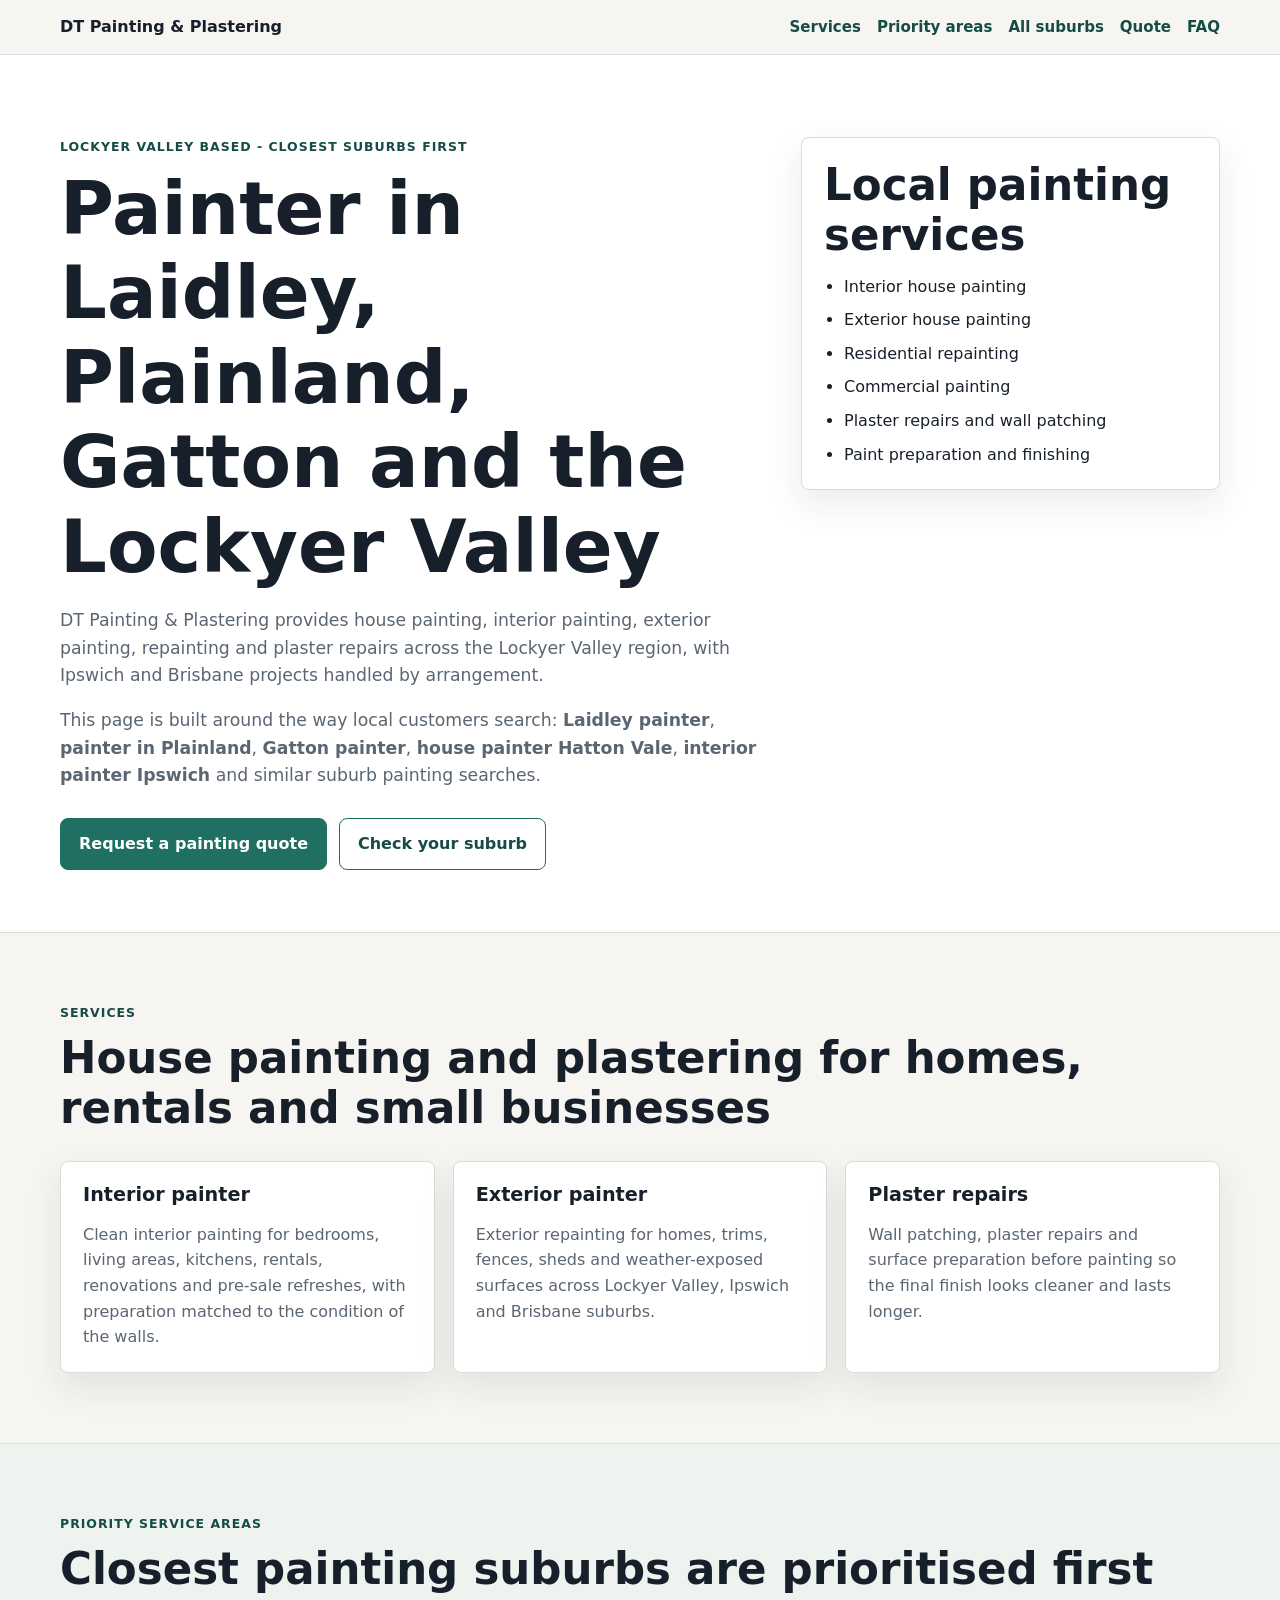
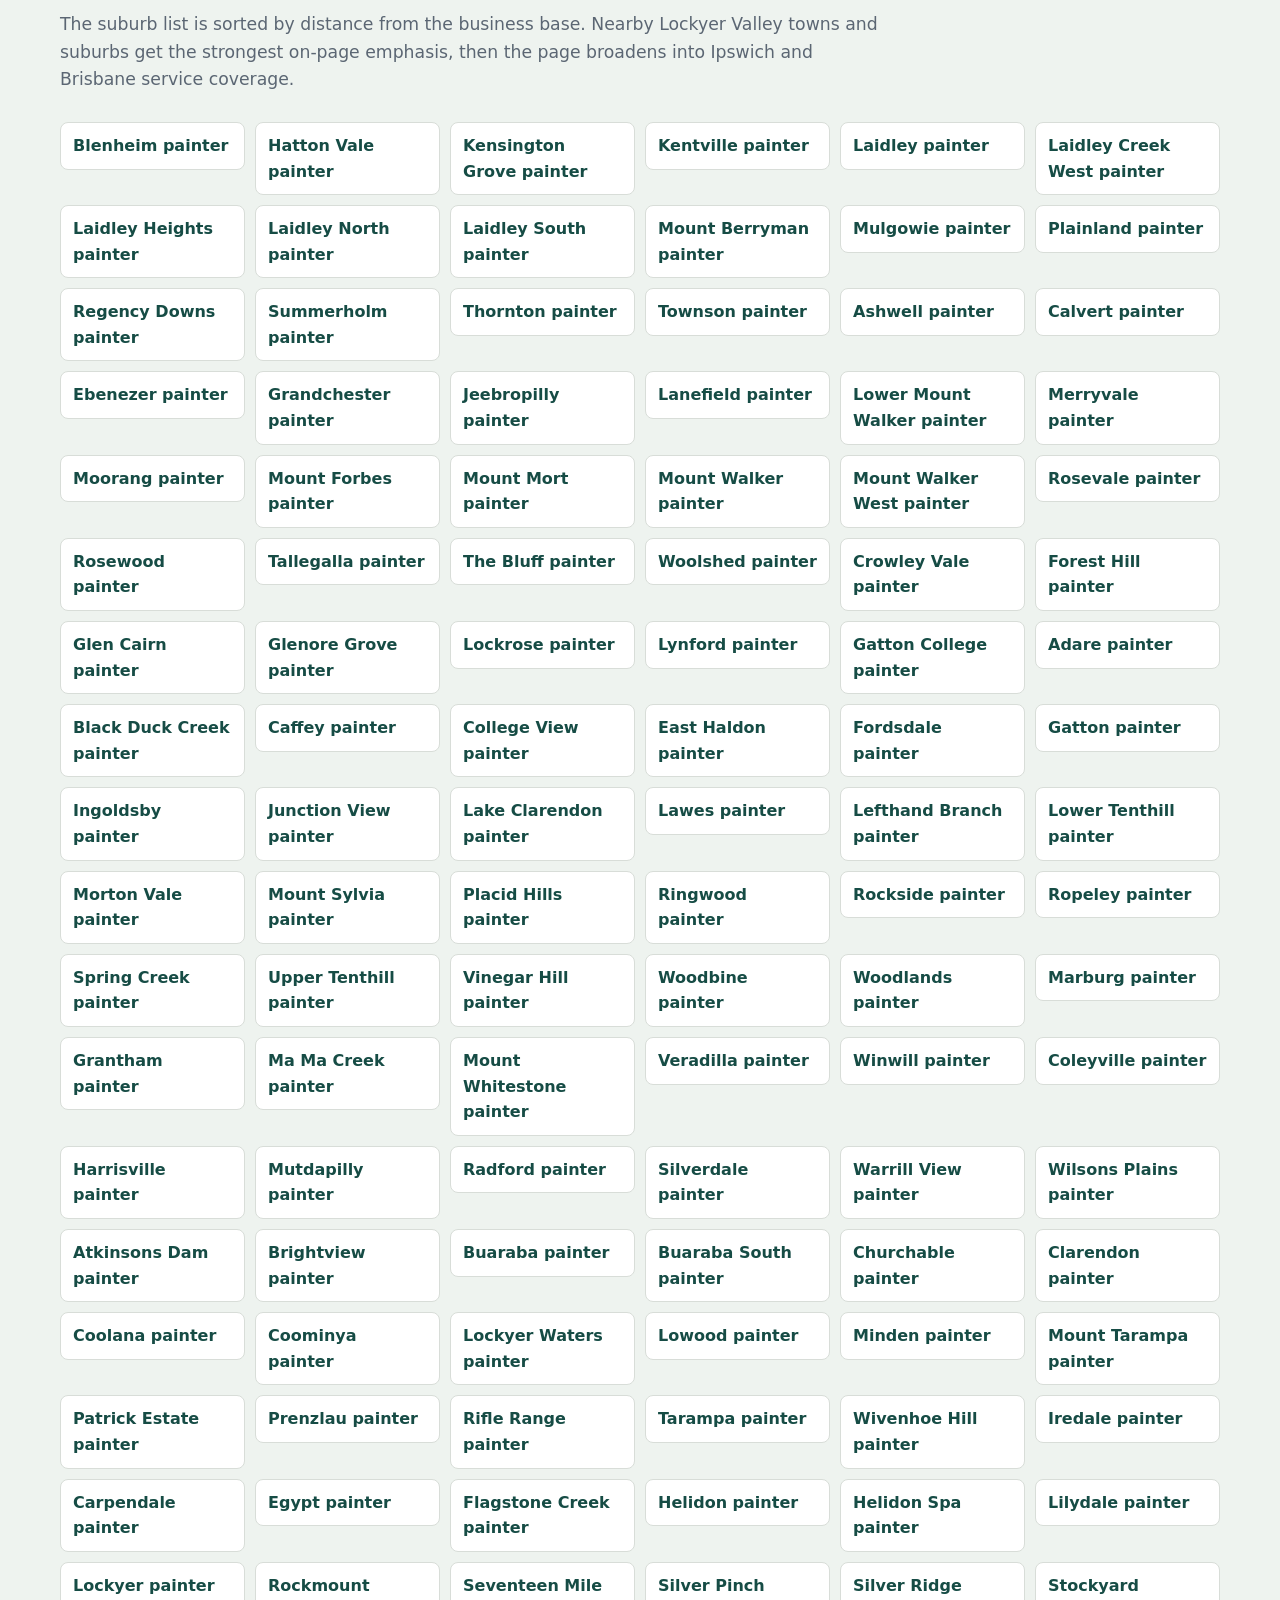
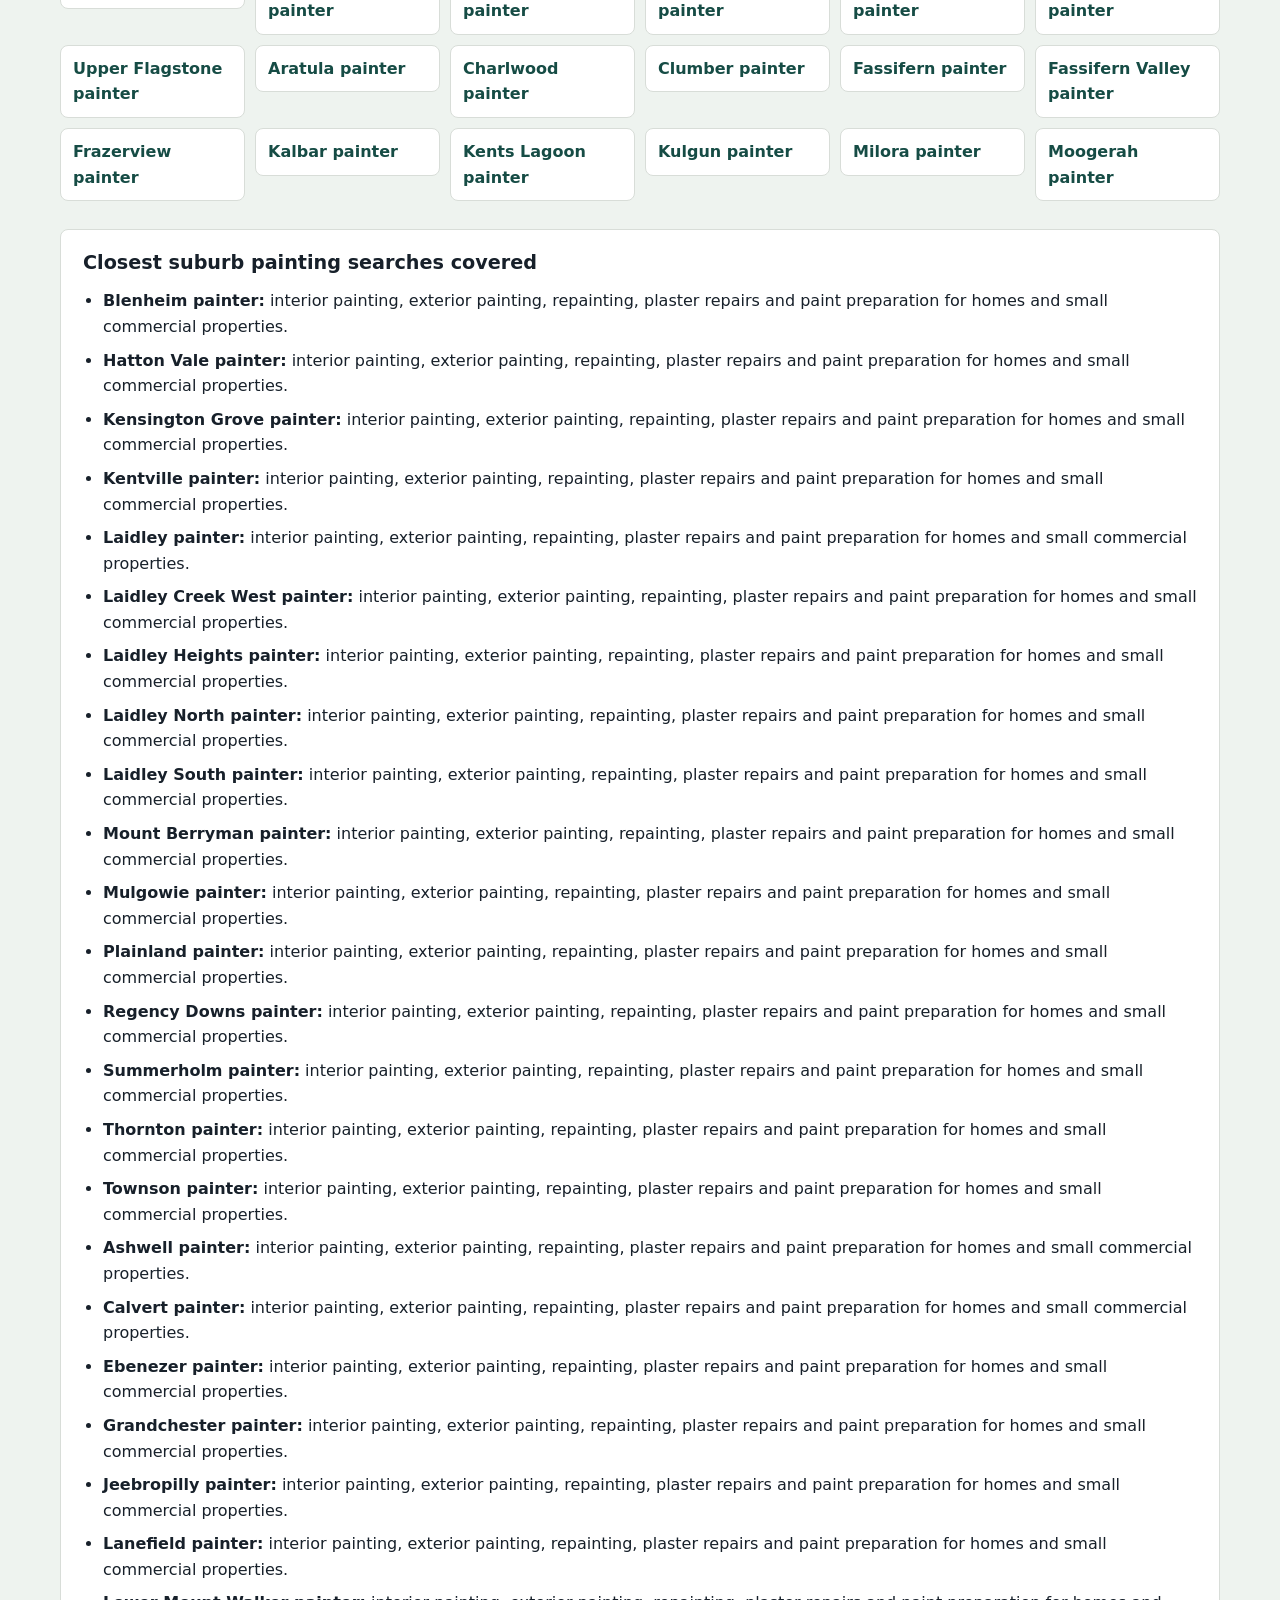
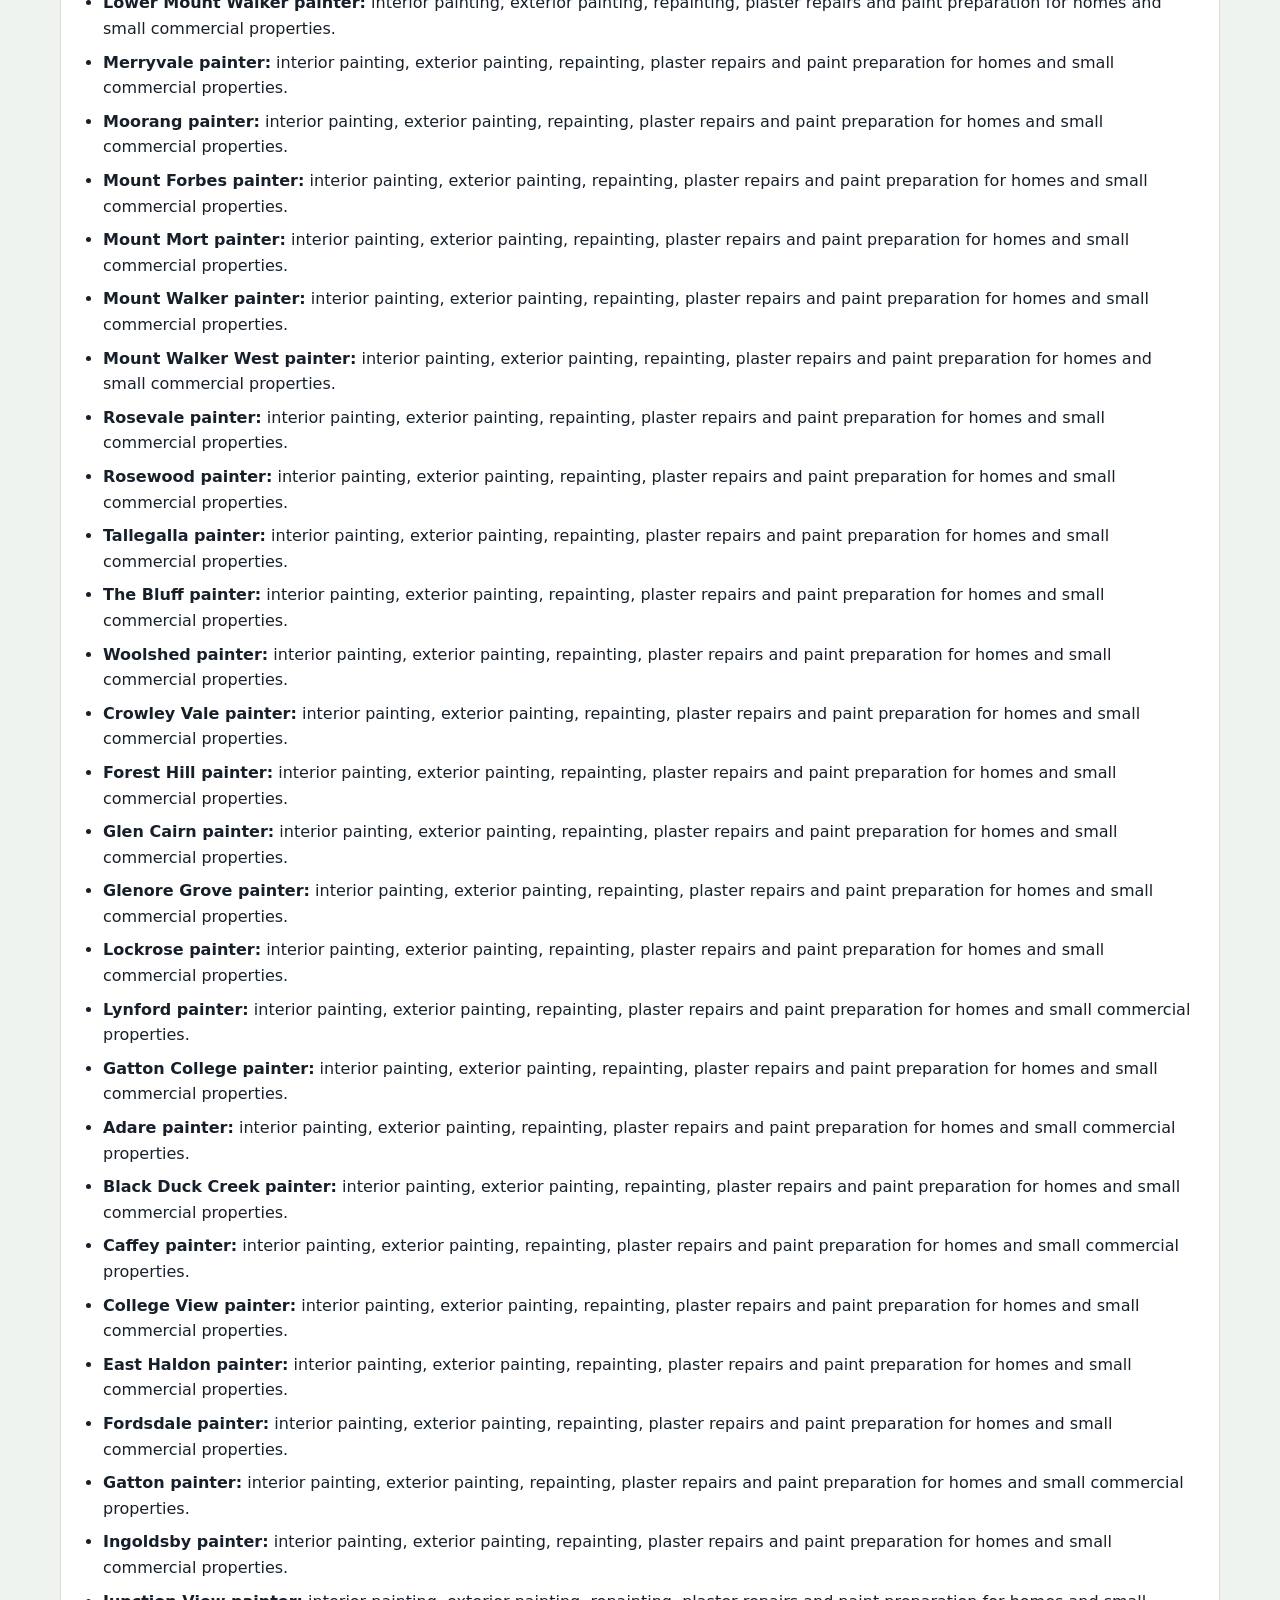
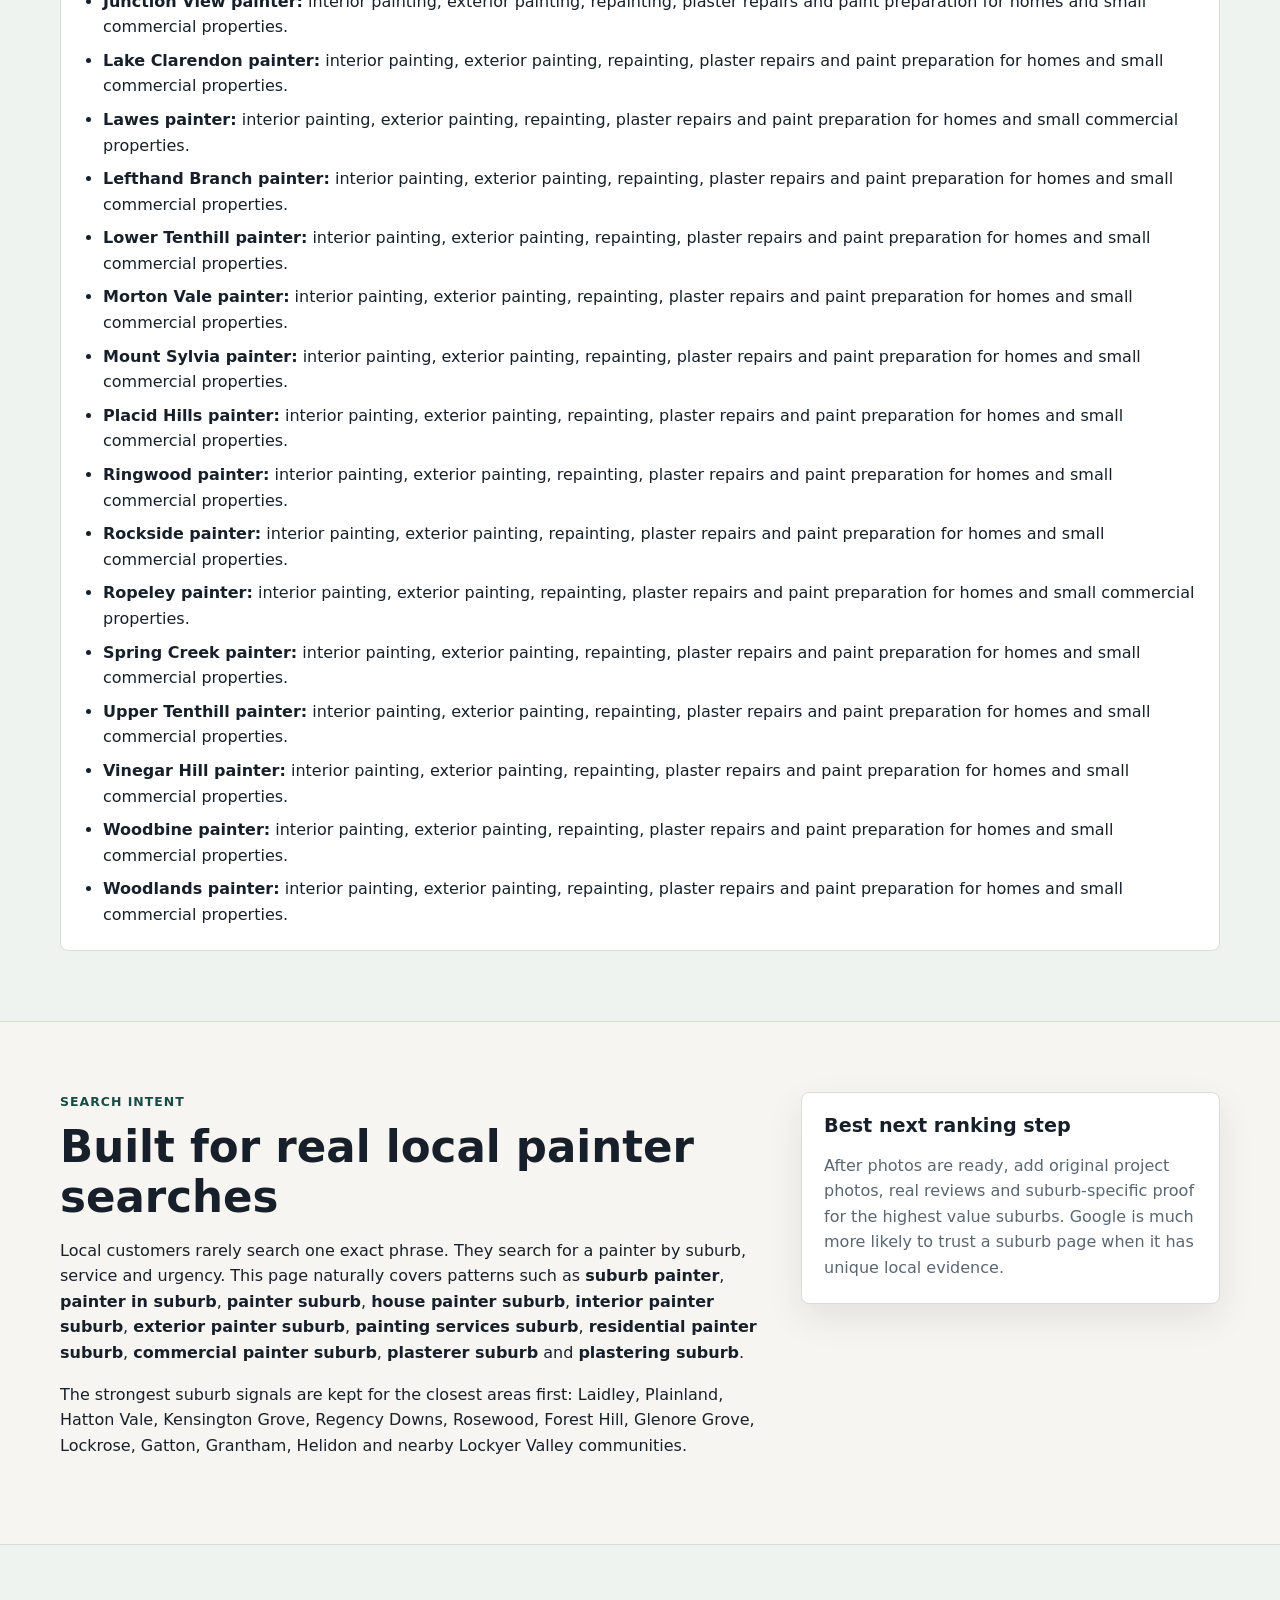
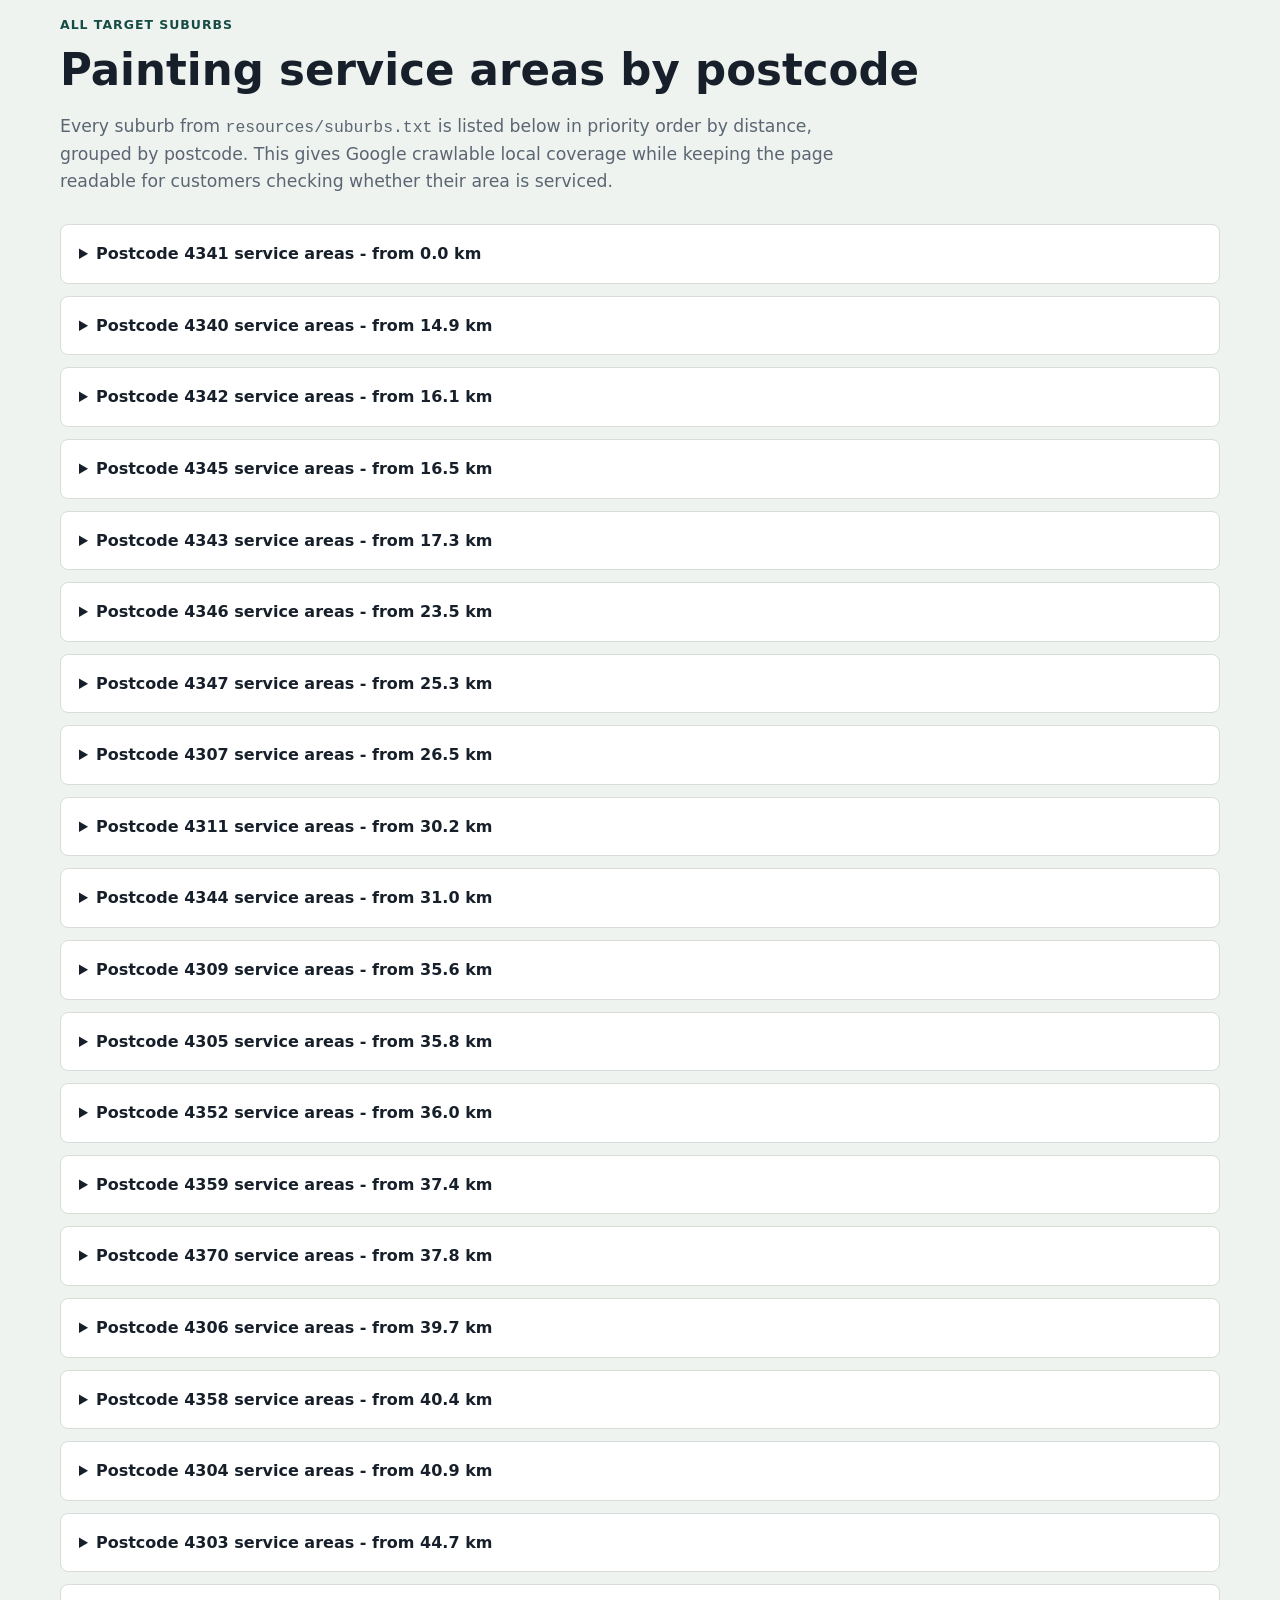
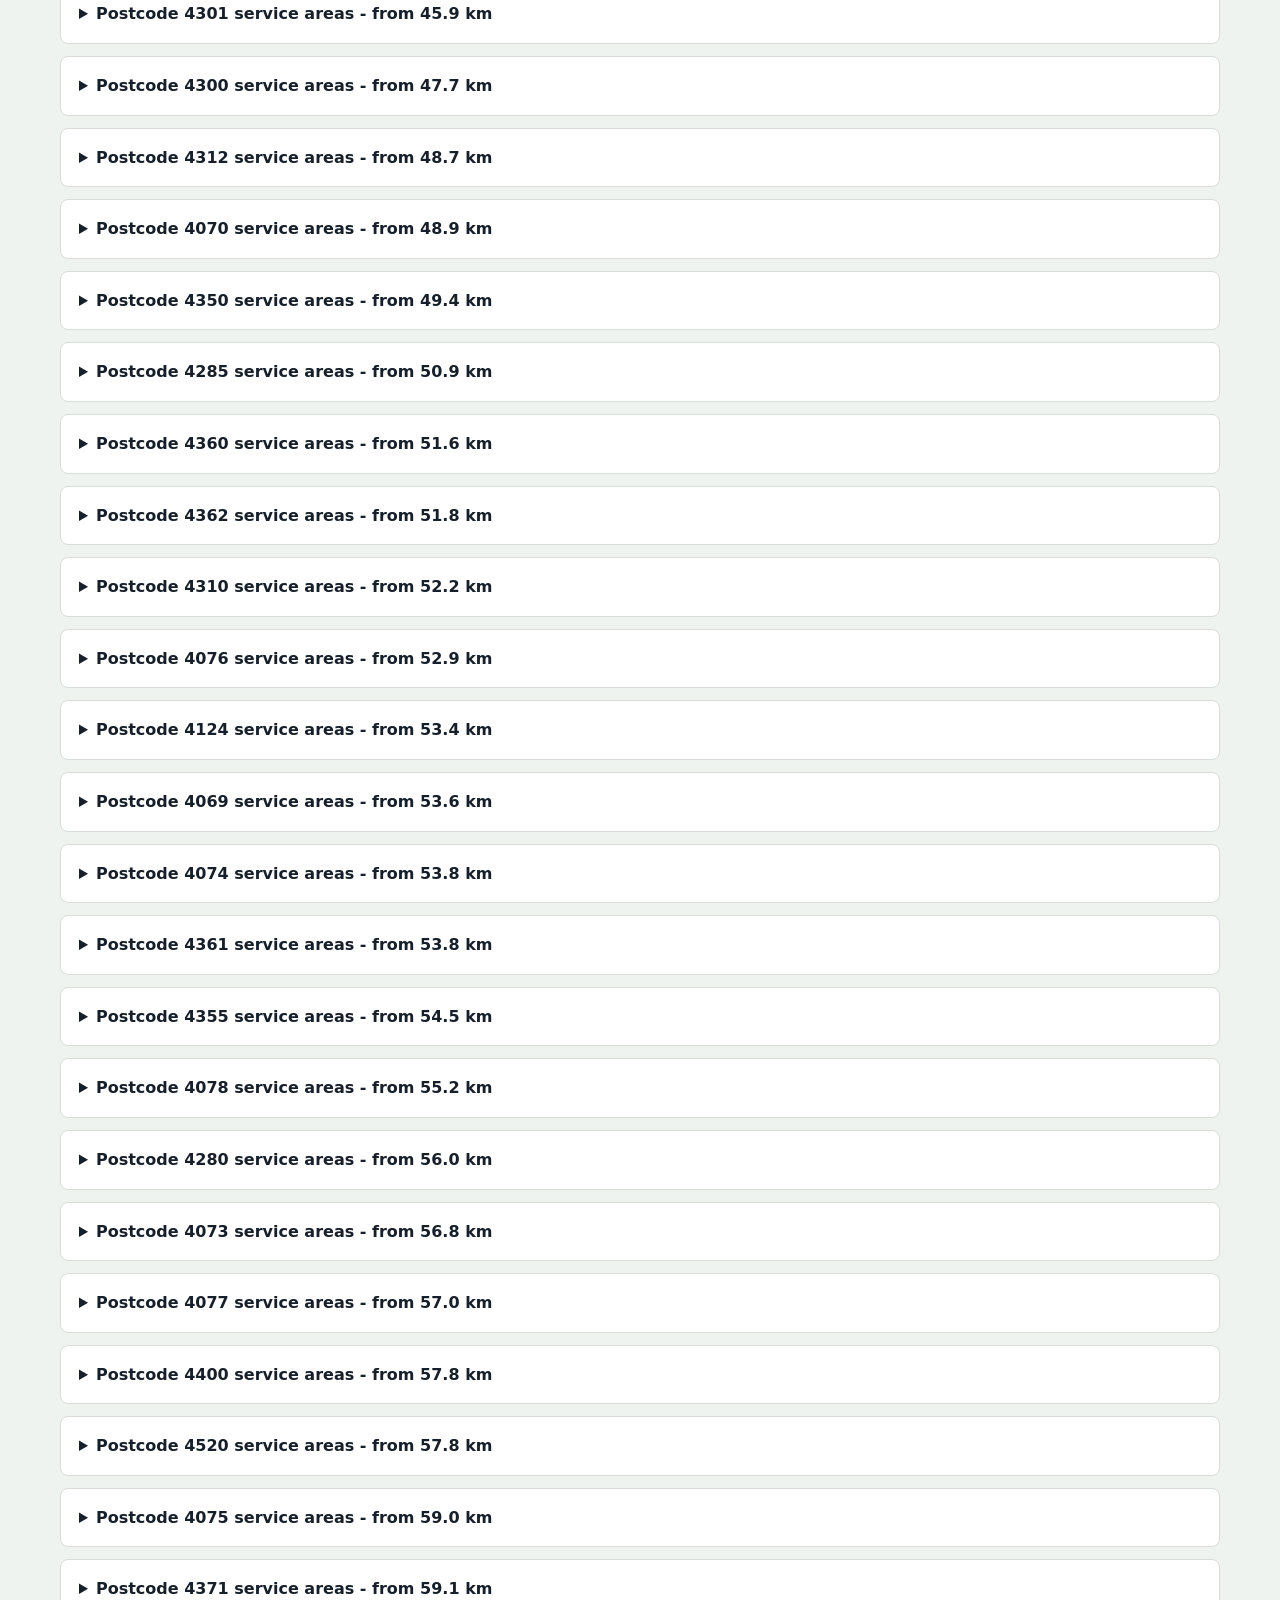
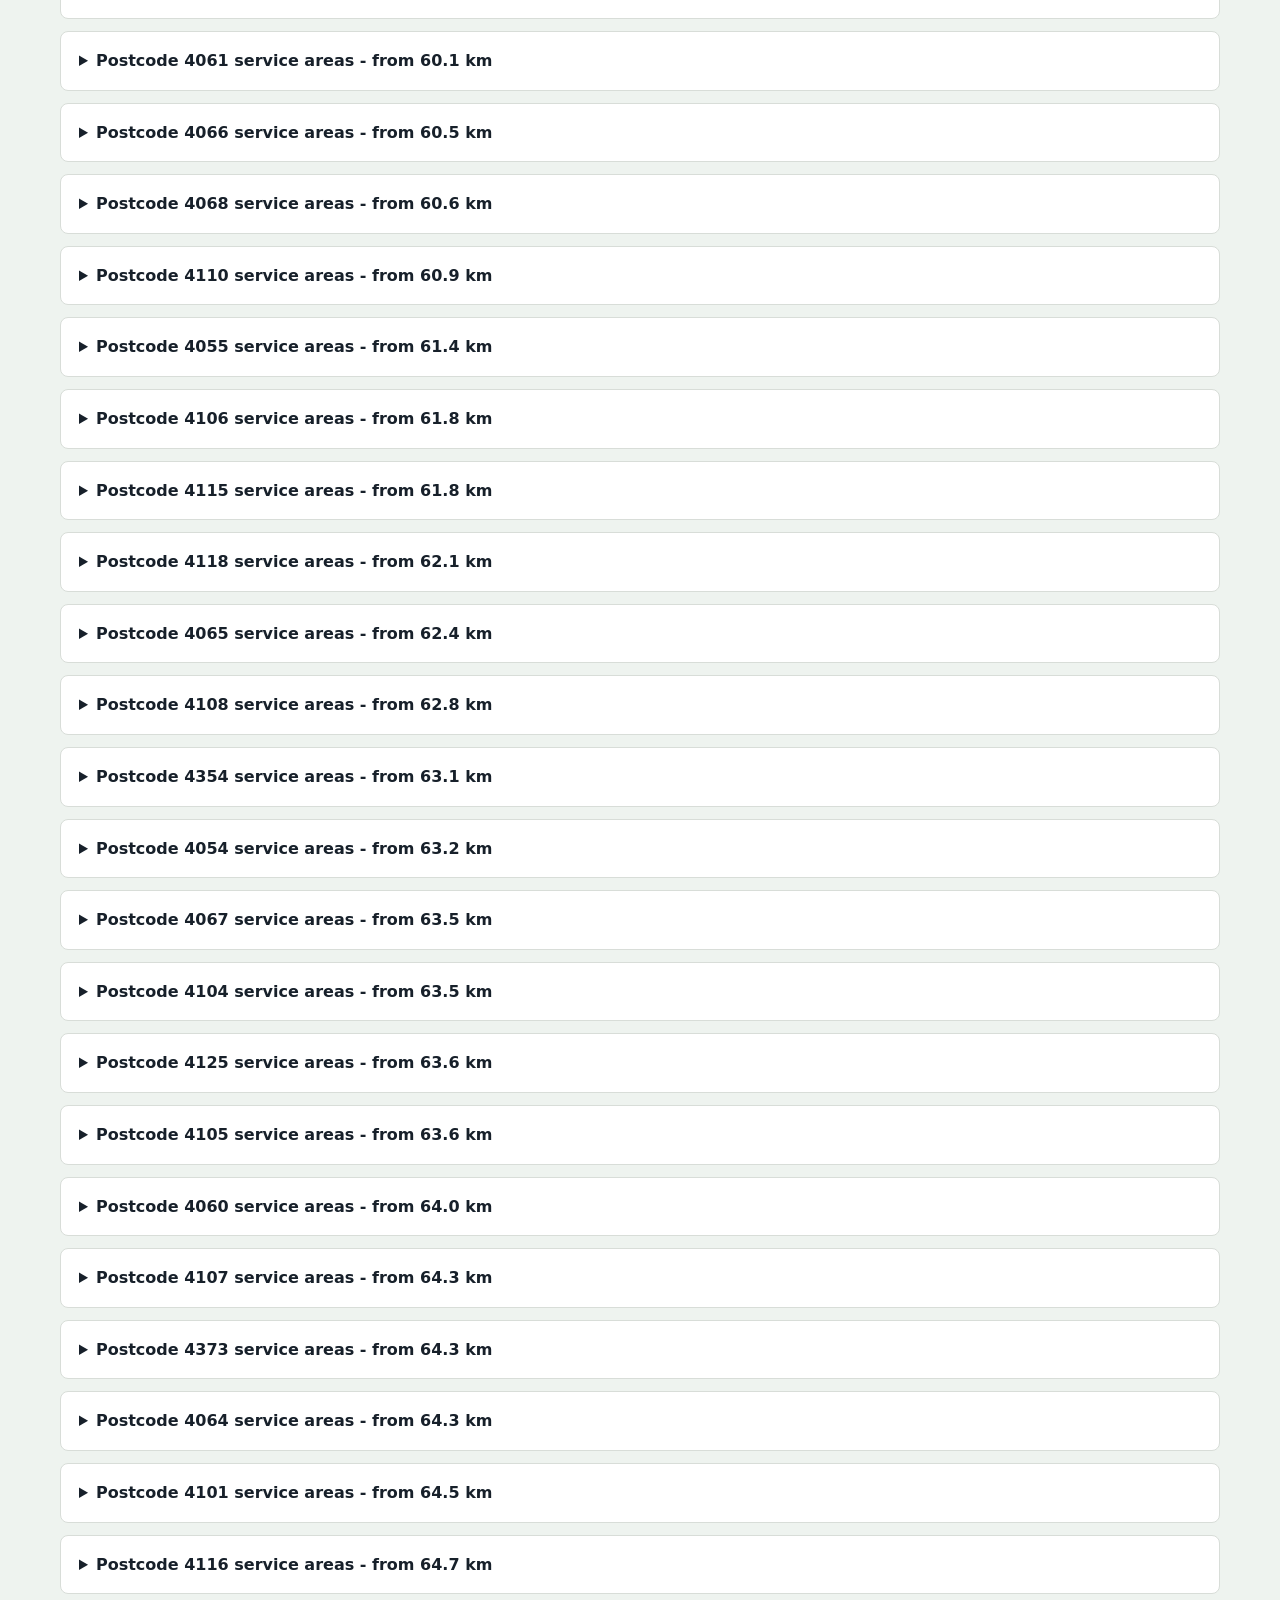
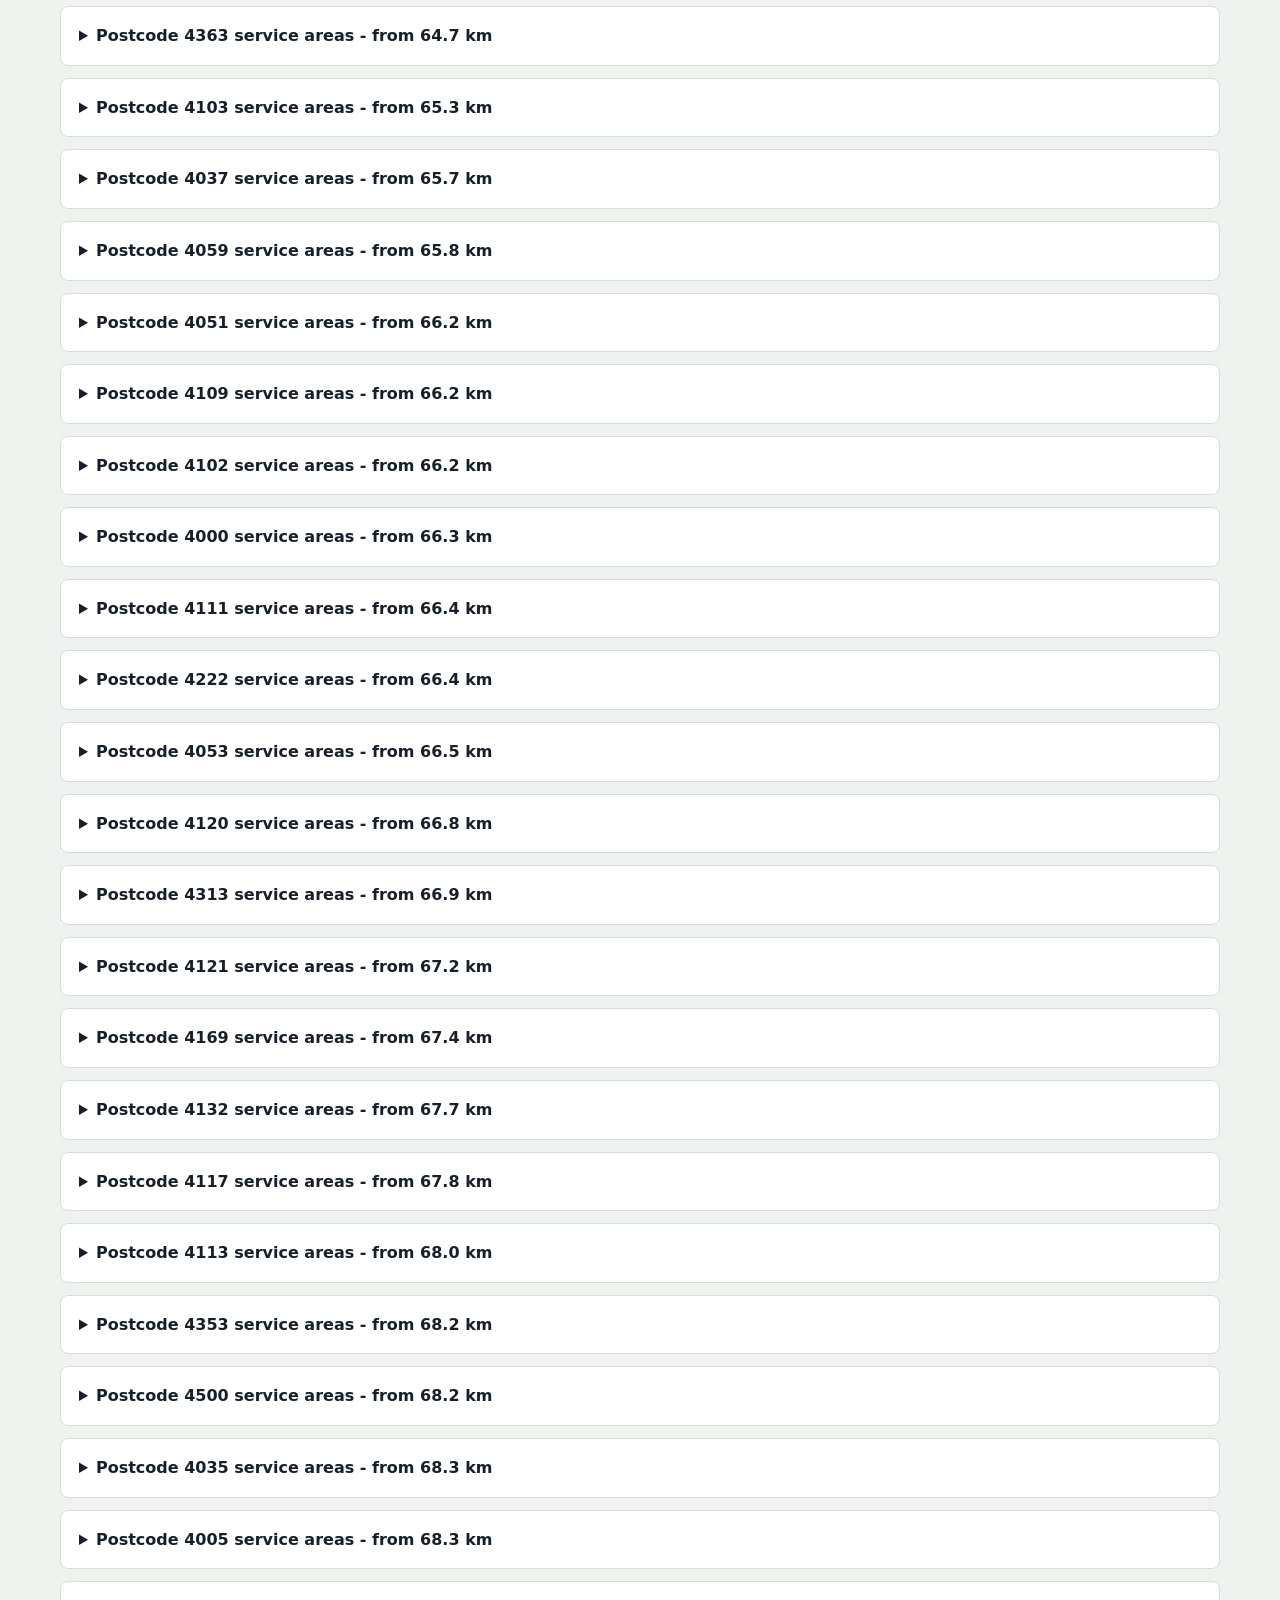
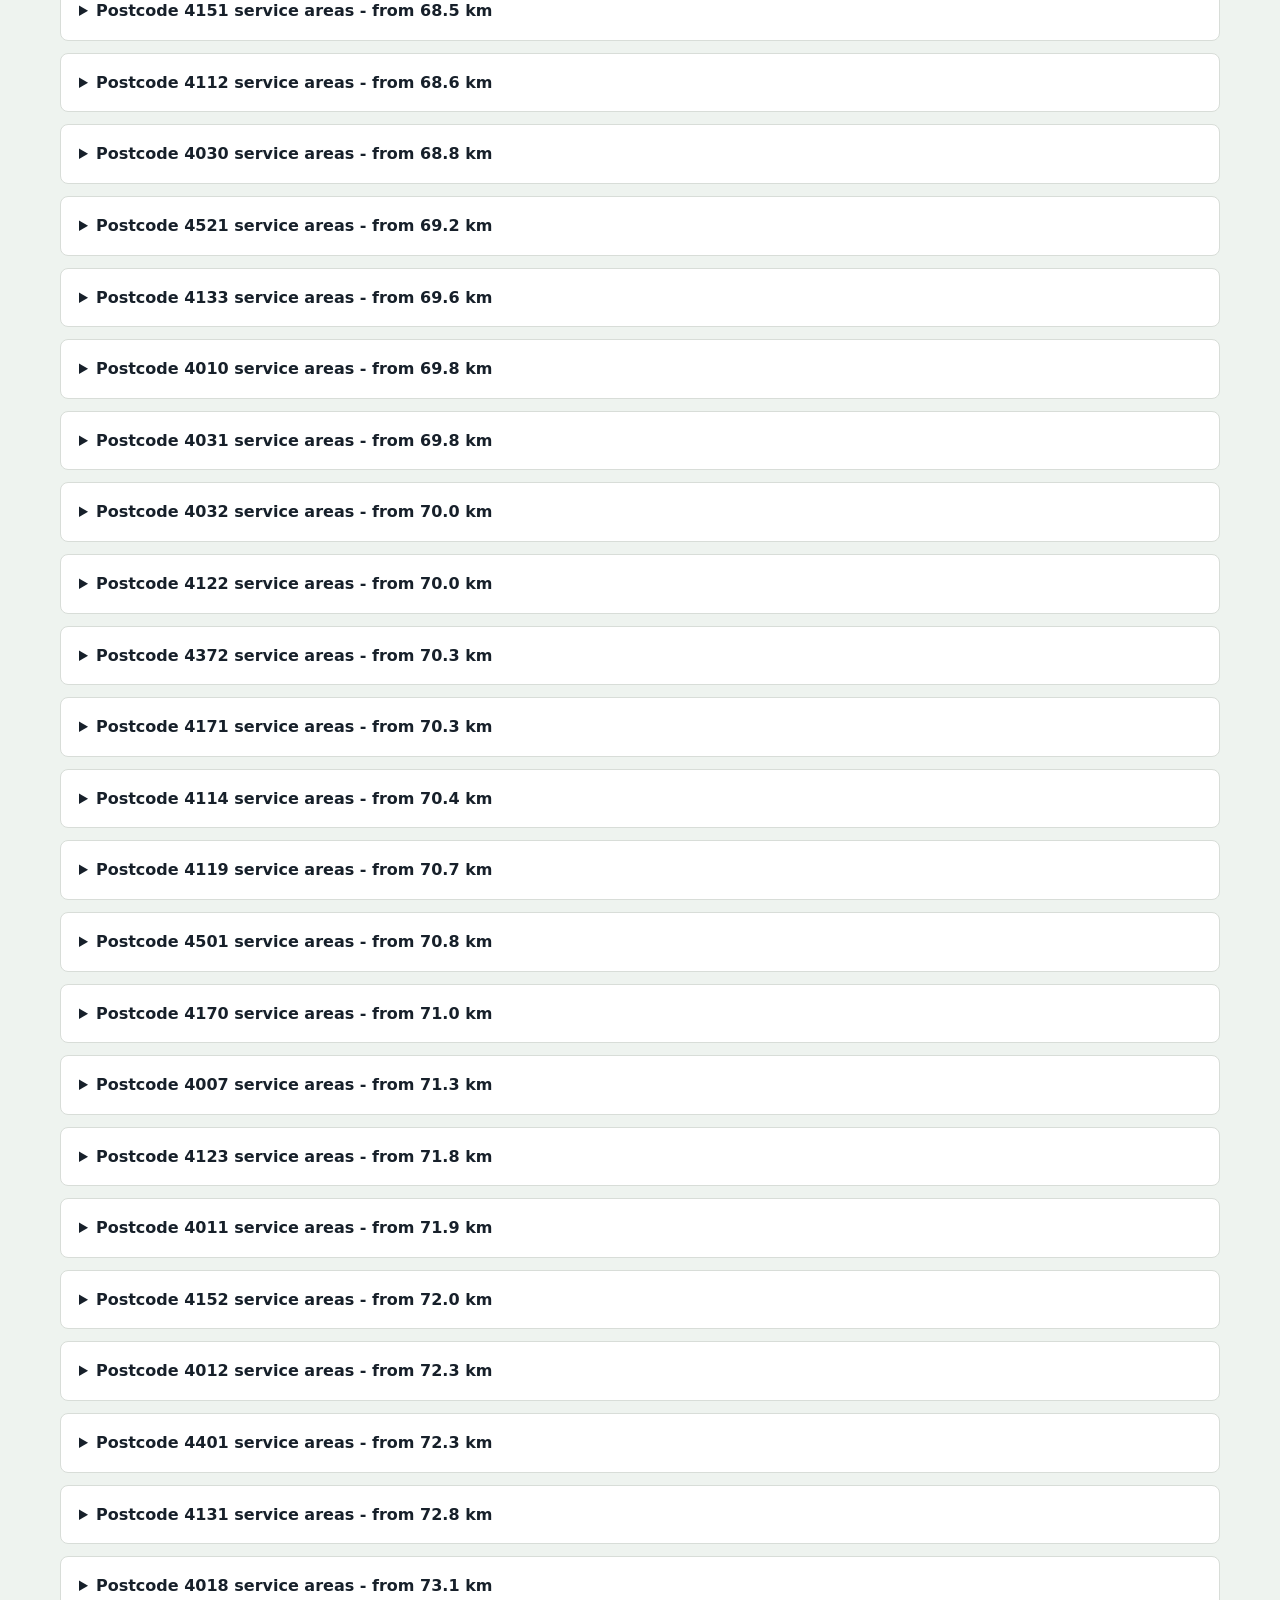
==== index.html @ c520f099 "Flatten static site files" ====
﻿<!doctype html>
<html lang="en-AU">
<head>
  <meta charset="utf-8">
  <meta name="viewport" content="width=device-width, initial-scale=1">
  <title>Painter in Laidley, Plainland, Gatton &amp; Lockyer Valley | DT Painting &amp; Plastering</title>
  <meta name="description" content="Lockyer Valley painter for Laidley, Plainland, Gatton, Hatton Vale, Rosewood, Ipswich and Brisbane. Interior painting, exterior painting, house painting and plaster repairs.">
  <meta name="robots" content="index,follow,max-image-preview:large">
  <link rel="canonical" href="https://dtpaintingandplastering.com/">

  <meta property="og:type" content="website">
  <meta property="og:locale" content="en_AU">
  <meta property="og:site_name" content="DT Painting &amp; Plastering">
  <meta property="og:title" content="Painter in Laidley, Plainland, Gatton &amp; Lockyer Valley">
  <meta property="og:description" content="House painting, interior painting, exterior painting and plaster repairs across Lockyer Valley, Ipswich and Brisbane.">
  <meta property="og:url" content="https://dtpaintingandplastering.com/">
  <meta property="og:image" content="https://dtpaintingandplastering.com/assets/og-image.svg">

  <meta name="twitter:card" content="summary_large_image">
  <meta name="twitter:title" content="Painter in Laidley, Plainland, Gatton &amp; Lockyer Valley">
  <meta name="twitter:description" content="Painting and plastering services across Lockyer Valley, Ipswich and Brisbane, QLD.">
  <meta name="twitter:image" content="https://dtpaintingandplastering.com/assets/og-image.svg">

  <link rel="preload" href="/assets/site.css" as="style">
  <link rel="stylesheet" href="/assets/site.css">
  <link rel="icon" href="/assets/favicon.svg" type="image/svg+xml">

  <script type="application/ld+json">{"@context":"https://schema.org","@graph":[{"name":"DT Painting \u0026 Plastering","@id":"https://dtpaintingandplastering.com/#website","publisher":{"@id":"https://dtpaintingandplastering.com/#business"},"@type":"WebSite","url":"https://dtpaintingandplastering.com/","inLanguage":"en-AU"},{"@id":"https://dtpaintingandplastering.com/#webpage","@type":"WebPage","url":"https://dtpaintingandplastering.com/","name":"Painter in Laidley, Plainland, Gatton, Lockyer Valley, Ipswich and Brisbane","description":"DT Painting \u0026 Plastering provides house painting, interior painting, exterior painting, repainting and plaster repairs across Lockyer Valley, Ipswich and Brisbane, QLD.","inLanguage":"en-AU","about":{"@id":"https://dtpaintingandplastering.com/#business"},"isPartOf":{"@id":"https://dtpaintingandplastering.com/#website"}},{"url":"https://dtpaintingandplastering.com/","knowsAbout":["Painter near me","House painting","Interior painting","Exterior painting","Residential repainting","Commercial painting","Plaster repairs","Wall patching","Paint preparation"],"description":"Lockyer Valley based painting and plastering business servicing nearby suburbs first, plus Ipswich and Brisbane areas.","@type":"HousePainter","hasOfferCatalog":{"name":"Painting and plastering services","itemListElement":[{"@type":"Offer","itemOffered":{"name":"Interior house painting","@type":"Service"}},{"@type":"Offer","itemOffered":{"name":"Exterior house painting","@type":"Service"}},{"@type":"Offer","itemOffered":{"name":"Plastering and wall repairs","@type":"Service"}}],"@type":"OfferCatalog"},"image":"https://dtpaintingandplastering.com/assets/og-image.svg","name":"DT Painting \u0026 Plastering","address":{"addressRegion":"QLD","addressLocality":"Lockyer Valley","@type":"PostalAddress","addressCountry":"AU"},"areaServed":[{"name":"Lockyer Valley QLD","@type":"AdministrativeArea"},{"name":"Ipswich QLD","@type":"City"},{"name":"Brisbane QLD","@type":"City"},{"name":"Blenheim QLD 4341","@type":"Place"},{"name":"Hatton Vale QLD 4341","@type":"Place"},{"name":"Kensington Grove QLD 4341","@type":"Place"},{"name":"Kentville QLD 4341","@type":"Place"},{"name":"Laidley QLD 4341","@type":"Place"},{"name":"Laidley Creek West QLD 4341","@type":"Place"},{"name":"Laidley Heights QLD 4341","@type":"Place"},{"name":"Laidley North QLD 4341","@type":"Place"},{"name":"Laidley South QLD 4341","@type":"Place"},{"name":"Mount Berryman QLD 4341","@type":"Place"},{"name":"Mulgowie QLD 4341","@type":"Place"},{"name":"Plainland QLD 4341","@type":"Place"},{"name":"Regency Downs QLD 4341","@type":"Place"},{"name":"Summerholm QLD 4341","@type":"Place"},{"name":"Thornton QLD 4341","@type":"Place"},{"name":"Townson QLD 4341","@type":"Place"},{"name":"Ashwell QLD 4340","@type":"Place"},{"name":"Calvert QLD 4340","@type":"Place"},{"name":"Ebenezer QLD 4340","@type":"Place"},{"name":"Grandchester QLD 4340","@type":"Place"},{"name":"Jeebropilly QLD 4340","@type":"Place"},{"name":"Lanefield QLD 4340","@type":"Place"},{"name":"Lower Mount Walker QLD 4340","@type":"Place"},{"name":"Merryvale QLD 4340","@type":"Place"},{"name":"Moorang QLD 4340","@type":"Place"},{"name":"Mount Forbes QLD 4340","@type":"Place"},{"name":"Mount Mort QLD 4340","@type":"Place"},{"name":"Mount Walker QLD 4340","@type":"Place"},{"name":"Mount Walker West QLD 4340","@type":"Place"},{"name":"Rosevale QLD 4340","@type":"Place"},{"name":"Rosewood QLD 4340","@type":"Place"},{"name":"Tallegalla QLD 4340","@type":"Place"},{"name":"The Bluff QLD 4340","@type":"Place"},{"name":"Woolshed QLD 4340","@type":"Place"},{"name":"Crowley Vale QLD 4342","@type":"Place"},{"name":"Forest Hill QLD 4342","@type":"Place"},{"name":"Glen Cairn QLD 4342","@type":"Place"},{"name":"Glenore Grove QLD 4342","@type":"Place"},{"name":"Lockrose QLD 4342","@type":"Place"},{"name":"Lynford QLD 4342","@type":"Place"},{"name":"Gatton College QLD 4345","@type":"Place"},{"name":"Adare QLD 4343","@type":"Place"},{"name":"Black Duck Creek QLD 4343","@type":"Place"},{"name":"Caffey QLD 4343","@type":"Place"},{"name":"College View QLD 4343","@type":"Place"},{"name":"East Haldon QLD 4343","@type":"Place"},{"name":"Fordsdale QLD 4343","@type":"Place"},{"name":"Gatton QLD 4343","@type":"Place"},{"name":"Ingoldsby QLD 4343","@type":"Place"},{"name":"Junction View QLD 4343","@type":"Place"},{"name":"Lake Clarendon QLD 4343","@type":"Place"},{"name":"Lawes QLD 4343","@type":"Place"},{"name":"Lefthand Branch QLD 4343","@type":"Place"},{"name":"Lower Tenthill QLD 4343","@type":"Place"},{"name":"Morton Vale QLD 4343","@type":"Place"},{"name":"Mount Sylvia QLD 4343","@type":"Place"},{"name":"Placid Hills QLD 4343","@type":"Place"},{"name":"Ringwood QLD 4343","@type":"Place"},{"name":"Rockside QLD 4343","@type":"Place"},{"name":"Ropeley QLD 4343","@type":"Place"},{"name":"Spring Creek QLD 4343","@type":"Place"},{"name":"Upper Tenthill QLD 4343","@type":"Place"},{"name":"Vinegar Hill QLD 4343","@type":"Place"},{"name":"Woodbine QLD 4343","@type":"Place"},{"name":"Woodlands QLD 4343","@type":"Place"},{"name":"Marburg QLD 4346","@type":"Place"},{"name":"Grantham QLD 4347","@type":"Place"},{"name":"Ma Ma Creek QLD 4347","@type":"Place"},{"name":"Mount Whitestone QLD 4347","@type":"Place"},{"name":"Veradilla QLD 4347","@type":"Place"},{"name":"Winwill QLD 4347","@type":"Place"},{"name":"Coleyville QLD 4307","@type":"Place"},{"name":"Harrisville QLD 4307","@type":"Place"},{"name":"Mutdapilly QLD 4307","@type":"Place"},{"name":"Radford QLD 4307","@type":"Place"},{"name":"Silverdale QLD 4307","@type":"Place"},{"name":"Warrill View QLD 4307","@type":"Place"},{"name":"Wilsons Plains QLD 4307","@type":"Place"},{"name":"Atkinsons Dam QLD 4311","@type":"Place"},{"name":"Brightview QLD 4311","@type":"Place"},{"name":"Buaraba QLD 4311","@type":"Place"},{"name":"Buaraba South QLD 4311","@type":"Place"},{"name":"Churchable QLD 4311","@type":"Place"},{"name":"Clarendon QLD 4311","@type":"Place"},{"name":"Coolana QLD 4311","@type":"Place"},{"name":"Coominya QLD 4311","@type":"Place"},{"name":"Lockyer Waters QLD 4311","@type":"Place"},{"name":"Lowood QLD 4311","@type":"Place"},{"name":"Minden QLD 4311","@type":"Place"},{"name":"Mount Tarampa QLD 4311","@type":"Place"},{"name":"Patrick Estate QLD 4311","@type":"Place"},{"name":"Prenzlau QLD 4311","@type":"Place"},{"name":"Rifle Range QLD 4311","@type":"Place"},{"name":"Tarampa QLD 4311","@type":"Place"},{"name":"Wivenhoe Hill QLD 4311","@type":"Place"},{"name":"Iredale QLD 4344","@type":"Place"},{"name":"Carpendale QLD 4344","@type":"Place"},{"name":"Egypt QLD 4344","@type":"Place"},{"name":"Flagstone Creek QLD 4344","@type":"Place"},{"name":"Helidon QLD 4344","@type":"Place"},{"name":"Helidon Spa QLD 4344","@type":"Place"},{"name":"Lilydale QLD 4344","@type":"Place"},{"name":"Lockyer QLD 4344","@type":"Place"},{"name":"Rockmount QLD 4344","@type":"Place"},{"name":"Seventeen Mile QLD 4344","@type":"Place"},{"name":"Silver Pinch QLD 4344","@type":"Place"},{"name":"Silver Ridge QLD 4344","@type":"Place"},{"name":"Stockyard QLD 4344","@type":"Place"},{"name":"Upper Flagstone QLD 4344","@type":"Place"},{"name":"Aratula QLD 4309","@type":"Place"},{"name":"Charlwood QLD 4309","@type":"Place"},{"name":"Clumber QLD 4309","@type":"Place"},{"name":"Fassifern QLD 4309","@type":"Place"},{"name":"Fassifern Valley QLD 4309","@type":"Place"},{"name":"Frazerview QLD 4309","@type":"Place"},{"name":"Kalbar QLD 4309","@type":"Place"},{"name":"Kents Lagoon QLD 4309","@type":"Place"},{"name":"Kulgun QLD 4309","@type":"Place"},{"name":"Milora QLD 4309","@type":"Place"},{"name":"Moogerah QLD 4309","@type":"Place"},{"name":"Morwincha QLD 4309","@type":"Place"},{"name":"Mount Edwards QLD 4309","@type":"Place"},{"name":"Munbilla QLD 4309","@type":"Place"},{"name":"Obum Obum QLD 4309","@type":"Place"},{"name":"Tarome QLD 4309","@type":"Place"},{"name":"Teviotville QLD 4309","@type":"Place"},{"name":"Washpool QLD 4309","@type":"Place"},{"name":"Basin Pocket QLD 4305","@type":"Place"},{"name":"Brassall QLD 4305","@type":"Place"},{"name":"Brassall Heights QLD 4305","@type":"Place"},{"name":"Bremer QLD 4305","@type":"Place"},{"name":"Churchill QLD 4305","@type":"Place"},{"name":"Coalfalls QLD 4305","@type":"Place"},{"name":"East Ipswich QLD 4305","@type":"Place"},{"name":"Eastern Heights QLD 4305","@type":"Place"},{"name":"Flinders View QLD 4305","@type":"Place"},{"name":"Ipswich QLD 4305","@type":"Place"},{"name":"Leichhardt QLD 4305","@type":"Place"},{"name":"Limestone Ridges QLD 4305","@type":"Place"},{"name":"Moores Pocket QLD 4305","@type":"Place"},{"name":"Newtown QLD 4305","@type":"Place"},{"name":"North Ipswich QLD 4305","@type":"Place"},{"name":"North Tivoli QLD 4305","@type":"Place"},{"name":"One Mile QLD 4305","@type":"Place"},{"name":"Raceview QLD 4305","@type":"Place"},{"name":"Raymonds Hill QLD 4305","@type":"Place"},{"name":"Sadliers Crossing QLD 4305","@type":"Place"},{"name":"Tivoli QLD 4305","@type":"Place"},{"name":"West Ipswich QLD 4305","@type":"Place"},{"name":"Woodend QLD 4305","@type":"Place"},{"name":"Wulkuraka QLD 4305","@type":"Place"},{"name":"Yamanto QLD 4305","@type":"Place"},{"name":"Silver Ridge QLD 4352","@type":"Place"},{"name":"Ascot QLD 4359","@type":"Place"},{"name":"Budgee QLD 4359","@type":"Place"},{"name":"Greenmount QLD 4359","@type":"Place"},{"name":"Greenmount East QLD 4359","@type":"Place"},{"name":"Hirstglen QLD 4359","@type":"Place"},{"name":"West Haldon QLD 4359","@type":"Place"},{"name":"North Branch QLD 4370","@type":"Place"},{"name":"Amberley QLD 4306","@type":"Place"},{"name":"Avoca Vale QLD 4306","@type":"Place"},{"name":"Banks Creek QLD 4306","@type":"Place"},{"name":"Barellan Point QLD 4306","@type":"Place"},{"name":"Bellhaven QLD 4306","@type":"Place"},{"name":"Benarkin QLD 4306","@type":"Place"},{"name":"Benarkin North QLD 4306","@type":"Place"},{"name":"Blackbutt QLD 4306","@type":"Place"},{"name":"Blackbutt North QLD 4306","@type":"Place"},{"name":"Blackbutt South QLD 4306","@type":"Place"},{"name":"Blacksoil QLD 4306","@type":"Place"},{"name":"Blackwall QLD 4306","@type":"Place"},{"name":"Borallon QLD 4306","@type":"Place"},{"name":"Cherry Creek QLD 4306","@type":"Place"},{"name":"Chuwar QLD 4306","@type":"Place"},{"name":"Colinton QLD 4306","@type":"Place"},{"name":"Deebing Heights QLD 4306","@type":"Place"},{"name":"Dundas QLD 4306","@type":"Place"},{"name":"England Creek QLD 4306","@type":"Place"},{"name":"Fairney View QLD 4306","@type":"Place"}],"@id":"https://dtpaintingandplastering.com/#business"},{"mainEntity":[{"acceptedAnswer":{"text":"Yes. DT Painting \u0026 Plastering is based in the Lockyer Valley region and prioritises nearby suburbs including Laidley, Plainland, Hatton Vale, Kensington Grove, Regency Downs and surrounding communities.","@type":"Answer"},"name":"Do you service Laidley, Plainland and nearby Lockyer Valley suburbs?","@type":"Question"},{"acceptedAnswer":{"text":"The page is written around common local searches such as suburb painter, painter in suburb, painter suburb, house painter suburb, interior painter suburb, exterior painter suburb and plastering suburb.","@type":"Answer"},"name":"What searches is this painting page relevant for?","@type":"Question"},{"acceptedAnswer":{"text":"Yes. DT Painting \u0026 Plastering services the Lockyer Valley region first, then Ipswich and Brisbane areas by project size, timing and location.","@type":"Answer"},"name":"Do you provide painting services in Ipswich and Brisbane?","@type":"Question"},{"acceptedAnswer":{"text":"Services include interior house painting, exterior house painting, residential repainting, commercial painting, plaster repairs, wall patching, surface preparation and finishing.","@type":"Answer"},"name":"What painting and plastering services do you offer?","@type":"Question"}],"@id":"https://dtpaintingandplastering.com/#faq-schema","@type":"FAQPage"}]}</script>
</head>
<body>
  <a class="skip-link" href="#main">Skip to content</a>

  <header class="site-header" aria-label="Site header">
    <div class="container header-inner">
      <p class="brand" aria-label="DT Painting and Plastering">DT Painting &amp; Plastering</p>
      <nav class="nav" aria-label="Main navigation">
        <a href="#services">Services</a>
        <a href="#priority-areas">Priority areas</a>
        <a href="#all-areas">All suburbs</a>
        <a href="#quote">Quote</a>
        <a href="#faq">FAQ</a>
      </nav>
    </div>
  </header>

  <main id="main">
    <section class="hero">
      <div class="container hero-grid">
        <div>
          <p class="eyebrow">Lockyer Valley based - closest suburbs first</p>
          <h1>Painter in Laidley, Plainland, Gatton and the Lockyer Valley</h1>
          <p class="hero-copy">DT Painting &amp; Plastering provides house painting, interior painting, exterior painting, repainting and plaster repairs across the Lockyer Valley region, with Ipswich and Brisbane projects handled by arrangement.</p>
          <p class="hero-copy">This page is built around the way local customers search: <strong>Laidley painter</strong>, <strong>painter in Plainland</strong>, <strong>Gatton painter</strong>, <strong>house painter Hatton Vale</strong>, <strong>interior painter Ipswich</strong> and similar suburb painting searches.</p>
          <div class="cta-row" aria-label="Contact options">
            <a class="button primary" href="#quote">Request a painting quote</a>
            <a class="button secondary" href="#all-areas">Check your suburb</a>
          </div>
        </div>
        <div class="hero-panel" aria-label="Core local painting services">
          <h2>Local painting services</h2>
          <ul>
            <li>Interior house painting</li>
            <li>Exterior house painting</li>
            <li>Residential repainting</li>
            <li>Commercial painting</li>
            <li>Plaster repairs and wall patching</li>
            <li>Paint preparation and finishing</li>
          </ul>
        </div>
      </div>
    </section>

    <section class="section" id="services">
      <div class="container">
        <p class="eyebrow">Services</p>
        <h2>House painting and plastering for homes, rentals and small businesses</h2>
        <div class="cards three">
          <article class="card">
            <h3>Interior painter</h3>
            <p>Clean interior painting for bedrooms, living areas, kitchens, rentals, renovations and pre-sale refreshes, with preparation matched to the condition of the walls.</p>
          </article>
          <article class="card">
            <h3>Exterior painter</h3>
            <p>Exterior repainting for homes, trims, fences, sheds and weather-exposed surfaces across Lockyer Valley, Ipswich and Brisbane suburbs.</p>
          </article>
          <article class="card">
            <h3>Plaster repairs</h3>
            <p>Wall patching, plaster repairs and surface preparation before painting so the final finish looks cleaner and lasts longer.</p>
          </article>
        </div>
      </div>
    </section>

    <section class="section muted" id="priority-areas">
      <div class="container">
        <p class="eyebrow">Priority service areas</p>
        <h2>Closest painting suburbs are prioritised first</h2>
        <p class="section-copy">The suburb list is sorted by distance from the business base. Nearby Lockyer Valley towns and suburbs get the strongest on-page emphasis, then the page broadens into Ipswich and Brisbane service coverage.</p>

        <ul class="chip-list" aria-label="Priority suburb painter links">
              <li><a href="#area-blenheim-4341">Blenheim painter</a></li>
              <li><a href="#area-hatton-vale-4341">Hatton Vale painter</a></li>
              <li><a href="#area-kensington-grove-4341">Kensington Grove painter</a></li>
              <li><a href="#area-kentville-4341">Kentville painter</a></li>
              <li><a href="#area-laidley-4341">Laidley painter</a></li>
              <li><a href="#area-laidley-creek-west-4341">Laidley Creek West painter</a></li>
              <li><a href="#area-laidley-heights-4341">Laidley Heights painter</a></li>
              <li><a href="#area-laidley-north-4341">Laidley North painter</a></li>
              <li><a href="#area-laidley-south-4341">Laidley South painter</a></li>
              <li><a href="#area-mount-berryman-4341">Mount Berryman painter</a></li>
              <li><a href="#area-mulgowie-4341">Mulgowie painter</a></li>
              <li><a href="#area-plainland-4341">Plainland painter</a></li>
              <li><a href="#area-regency-downs-4341">Regency Downs painter</a></li>
              <li><a href="#area-summerholm-4341">Summerholm painter</a></li>
              <li><a href="#area-thornton-4341">Thornton painter</a></li>
              <li><a href="#area-townson-4341">Townson painter</a></li>
              <li><a href="#area-ashwell-4340">Ashwell painter</a></li>
              <li><a href="#area-calvert-4340">Calvert painter</a></li>
              <li><a href="#area-ebenezer-4340">Ebenezer painter</a></li>
              <li><a href="#area-grandchester-4340">Grandchester painter</a></li>
              <li><a href="#area-jeebropilly-4340">Jeebropilly painter</a></li>
              <li><a href="#area-lanefield-4340">Lanefield painter</a></li>
              <li><a href="#area-lower-mount-walker-4340">Lower Mount Walker painter</a></li>
              <li><a href="#area-merryvale-4340">Merryvale painter</a></li>
              <li><a href="#area-moorang-4340">Moorang painter</a></li>
              <li><a href="#area-mount-forbes-4340">Mount Forbes painter</a></li>
              <li><a href="#area-mount-mort-4340">Mount Mort painter</a></li>
              <li><a href="#area-mount-walker-4340">Mount Walker painter</a></li>
              <li><a href="#area-mount-walker-west-4340">Mount Walker West painter</a></li>
              <li><a href="#area-rosevale-4340">Rosevale painter</a></li>
              <li><a href="#area-rosewood-4340">Rosewood painter</a></li>
              <li><a href="#area-tallegalla-4340">Tallegalla painter</a></li>
              <li><a href="#area-the-bluff-4340">The Bluff painter</a></li>
              <li><a href="#area-woolshed-4340">Woolshed painter</a></li>
              <li><a href="#area-crowley-vale-4342">Crowley Vale painter</a></li>
              <li><a href="#area-forest-hill-4342">Forest Hill painter</a></li>
              <li><a href="#area-glen-cairn-4342">Glen Cairn painter</a></li>
              <li><a href="#area-glenore-grove-4342">Glenore Grove painter</a></li>
              <li><a href="#area-lockrose-4342">Lockrose painter</a></li>
              <li><a href="#area-lynford-4342">Lynford painter</a></li>
              <li><a href="#area-gatton-college-4345">Gatton College painter</a></li>
              <li><a href="#area-adare-4343">Adare painter</a></li>
              <li><a href="#area-black-duck-creek-4343">Black Duck Creek painter</a></li>
              <li><a href="#area-caffey-4343">Caffey painter</a></li>
              <li><a href="#area-college-view-4343">College View painter</a></li>
              <li><a href="#area-east-haldon-4343">East Haldon painter</a></li>
              <li><a href="#area-fordsdale-4343">Fordsdale painter</a></li>
              <li><a href="#area-gatton-4343">Gatton painter</a></li>
              <li><a href="#area-ingoldsby-4343">Ingoldsby painter</a></li>
              <li><a href="#area-junction-view-4343">Junction View painter</a></li>
              <li><a href="#area-lake-clarendon-4343">Lake Clarendon painter</a></li>
              <li><a href="#area-lawes-4343">Lawes painter</a></li>
              <li><a href="#area-lefthand-branch-4343">Lefthand Branch painter</a></li>
              <li><a href="#area-lower-tenthill-4343">Lower Tenthill painter</a></li>
              <li><a href="#area-morton-vale-4343">Morton Vale painter</a></li>
              <li><a href="#area-mount-sylvia-4343">Mount Sylvia painter</a></li>
              <li><a href="#area-placid-hills-4343">Placid Hills painter</a></li>
              <li><a href="#area-ringwood-4343">Ringwood painter</a></li>
              <li><a href="#area-rockside-4343">Rockside painter</a></li>
              <li><a href="#area-ropeley-4343">Ropeley painter</a></li>
              <li><a href="#area-spring-creek-4343">Spring Creek painter</a></li>
              <li><a href="#area-upper-tenthill-4343">Upper Tenthill painter</a></li>
              <li><a href="#area-vinegar-hill-4343">Vinegar Hill painter</a></li>
              <li><a href="#area-woodbine-4343">Woodbine painter</a></li>
              <li><a href="#area-woodlands-4343">Woodlands painter</a></li>
              <li><a href="#area-marburg-4346">Marburg painter</a></li>
              <li><a href="#area-grantham-4347">Grantham painter</a></li>
              <li><a href="#area-ma-ma-creek-4347">Ma Ma Creek painter</a></li>
              <li><a href="#area-mount-whitestone-4347">Mount Whitestone painter</a></li>
              <li><a href="#area-veradilla-4347">Veradilla painter</a></li>
              <li><a href="#area-winwill-4347">Winwill painter</a></li>
              <li><a href="#area-coleyville-4307">Coleyville painter</a></li>
              <li><a href="#area-harrisville-4307">Harrisville painter</a></li>
              <li><a href="#area-mutdapilly-4307">Mutdapilly painter</a></li>
              <li><a href="#area-radford-4307">Radford painter</a></li>
              <li><a href="#area-silverdale-4307">Silverdale painter</a></li>
              <li><a href="#area-warrill-view-4307">Warrill View painter</a></li>
              <li><a href="#area-wilsons-plains-4307">Wilsons Plains painter</a></li>
              <li><a href="#area-atkinsons-dam-4311">Atkinsons Dam painter</a></li>
              <li><a href="#area-brightview-4311">Brightview painter</a></li>
              <li><a href="#area-buaraba-4311">Buaraba painter</a></li>
              <li><a href="#area-buaraba-south-4311">Buaraba South painter</a></li>
              <li><a href="#area-churchable-4311">Churchable painter</a></li>
              <li><a href="#area-clarendon-4311">Clarendon painter</a></li>
              <li><a href="#area-coolana-4311">Coolana painter</a></li>
              <li><a href="#area-coominya-4311">Coominya painter</a></li>
              <li><a href="#area-lockyer-waters-4311">Lockyer Waters painter</a></li>
              <li><a href="#area-lowood-4311">Lowood painter</a></li>
              <li><a href="#area-minden-4311">Minden painter</a></li>
              <li><a href="#area-mount-tarampa-4311">Mount Tarampa painter</a></li>
              <li><a href="#area-patrick-estate-4311">Patrick Estate painter</a></li>
              <li><a href="#area-prenzlau-4311">Prenzlau painter</a></li>
              <li><a href="#area-rifle-range-4311">Rifle Range painter</a></li>
              <li><a href="#area-tarampa-4311">Tarampa painter</a></li>
              <li><a href="#area-wivenhoe-hill-4311">Wivenhoe Hill painter</a></li>
              <li><a href="#area-iredale-4344">Iredale painter</a></li>
              <li><a href="#area-carpendale-4344">Carpendale painter</a></li>
              <li><a href="#area-egypt-4344">Egypt painter</a></li>
              <li><a href="#area-flagstone-creek-4344">Flagstone Creek painter</a></li>
              <li><a href="#area-helidon-4344">Helidon painter</a></li>
              <li><a href="#area-helidon-spa-4344">Helidon Spa painter</a></li>
              <li><a href="#area-lilydale-4344">Lilydale painter</a></li>
              <li><a href="#area-lockyer-4344">Lockyer painter</a></li>
              <li><a href="#area-rockmount-4344">Rockmount painter</a></li>
              <li><a href="#area-seventeen-mile-4344">Seventeen Mile painter</a></li>
              <li><a href="#area-silver-pinch-4344">Silver Pinch painter</a></li>
              <li><a href="#area-silver-ridge-4344">Silver Ridge painter</a></li>
              <li><a href="#area-stockyard-4344">Stockyard painter</a></li>
              <li><a href="#area-upper-flagstone-4344">Upper Flagstone painter</a></li>
              <li><a href="#area-aratula-4309">Aratula painter</a></li>
              <li><a href="#area-charlwood-4309">Charlwood painter</a></li>
              <li><a href="#area-clumber-4309">Clumber painter</a></li>
              <li><a href="#area-fassifern-4309">Fassifern painter</a></li>
              <li><a href="#area-fassifern-valley-4309">Fassifern Valley painter</a></li>
              <li><a href="#area-frazerview-4309">Frazerview painter</a></li>
              <li><a href="#area-kalbar-4309">Kalbar painter</a></li>
              <li><a href="#area-kents-lagoon-4309">Kents Lagoon painter</a></li>
              <li><a href="#area-kulgun-4309">Kulgun painter</a></li>
              <li><a href="#area-milora-4309">Milora painter</a></li>
              <li><a href="#area-moogerah-4309">Moogerah painter</a></li>
        </ul>

        <div class="local-intent">
          <h3>Closest suburb painting searches covered</h3>
          <ul>
              <li><strong>Blenheim painter:</strong> interior painting, exterior painting, repainting, plaster repairs and paint preparation for homes and small commercial properties.</li>
              <li><strong>Hatton Vale painter:</strong> interior painting, exterior painting, repainting, plaster repairs and paint preparation for homes and small commercial properties.</li>
              <li><strong>Kensington Grove painter:</strong> interior painting, exterior painting, repainting, plaster repairs and paint preparation for homes and small commercial properties.</li>
              <li><strong>Kentville painter:</strong> interior painting, exterior painting, repainting, plaster repairs and paint preparation for homes and small commercial properties.</li>
              <li><strong>Laidley painter:</strong> interior painting, exterior painting, repainting, plaster repairs and paint preparation for homes and small commercial properties.</li>
              <li><strong>Laidley Creek West painter:</strong> interior painting, exterior painting, repainting, plaster repairs and paint preparation for homes and small commercial properties.</li>
              <li><strong>Laidley Heights painter:</strong> interior painting, exterior painting, repainting, plaster repairs and paint preparation for homes and small commercial properties.</li>
              <li><strong>Laidley North painter:</strong> interior painting, exterior painting, repainting, plaster repairs and paint preparation for homes and small commercial properties.</li>
              <li><strong>Laidley South painter:</strong> interior painting, exterior painting, repainting, plaster repairs and paint preparation for homes and small commercial properties.</li>
              <li><strong>Mount Berryman painter:</strong> interior painting, exterior painting, repainting, plaster repairs and paint preparation for homes and small commercial properties.</li>
              <li><strong>Mulgowie painter:</strong> interior painting, exterior painting, repainting, plaster repairs and paint preparation for homes and small commercial properties.</li>
              <li><strong>Plainland painter:</strong> interior painting, exterior painting, repainting, plaster repairs and paint preparation for homes and small commercial properties.</li>
              <li><strong>Regency Downs painter:</strong> interior painting, exterior painting, repainting, plaster repairs and paint preparation for homes and small commercial properties.</li>
              <li><strong>Summerholm painter:</strong> interior painting, exterior painting, repainting, plaster repairs and paint preparation for homes and small commercial properties.</li>
              <li><strong>Thornton painter:</strong> interior painting, exterior painting, repainting, plaster repairs and paint preparation for homes and small commercial properties.</li>
              <li><strong>Townson painter:</strong> interior painting, exterior painting, repainting, plaster repairs and paint preparation for homes and small commercial properties.</li>
              <li><strong>Ashwell painter:</strong> interior painting, exterior painting, repainting, plaster repairs and paint preparation for homes and small commercial properties.</li>
              <li><strong>Calvert painter:</strong> interior painting, exterior painting, repainting, plaster repairs and paint preparation for homes and small commercial properties.</li>
              <li><strong>Ebenezer painter:</strong> interior painting, exterior painting, repainting, plaster repairs and paint preparation for homes and small commercial properties.</li>
              <li><strong>Grandchester painter:</strong> interior painting, exterior painting, repainting, plaster repairs and paint preparation for homes and small commercial properties.</li>
              <li><strong>Jeebropilly painter:</strong> interior painting, exterior painting, repainting, plaster repairs and paint preparation for homes and small commercial properties.</li>
              <li><strong>Lanefield painter:</strong> interior painting, exterior painting, repainting, plaster repairs and paint preparation for homes and small commercial properties.</li>
              <li><strong>Lower Mount Walker painter:</strong> interior painting, exterior painting, repainting, plaster repairs and paint preparation for homes and small commercial properties.</li>
              <li><strong>Merryvale painter:</strong> interior painting, exterior painting, repainting, plaster repairs and paint preparation for homes and small commercial properties.</li>
              <li><strong>Moorang painter:</strong> interior painting, exterior painting, repainting, plaster repairs and paint preparation for homes and small commercial properties.</li>
              <li><strong>Mount Forbes painter:</strong> interior painting, exterior painting, repainting, plaster repairs and paint preparation for homes and small commercial properties.</li>
              <li><strong>Mount Mort painter:</strong> interior painting, exterior painting, repainting, plaster repairs and paint preparation for homes and small commercial properties.</li>
              <li><strong>Mount Walker painter:</strong> interior painting, exterior painting, repainting, plaster repairs and paint preparation for homes and small commercial properties.</li>
              <li><strong>Mount Walker West painter:</strong> interior painting, exterior painting, repainting, plaster repairs and paint preparation for homes and small commercial properties.</li>
              <li><strong>Rosevale painter:</strong> interior painting, exterior painting, repainting, plaster repairs and paint preparation for homes and small commercial properties.</li>
              <li><strong>Rosewood painter:</strong> interior painting, exterior painting, repainting, plaster repairs and paint preparation for homes and small commercial properties.</li>
              <li><strong>Tallegalla painter:</strong> interior painting, exterior painting, repainting, plaster repairs and paint preparation for homes and small commercial properties.</li>
              <li><strong>The Bluff painter:</strong> interior painting, exterior painting, repainting, plaster repairs and paint preparation for homes and small commercial properties.</li>
              <li><strong>Woolshed painter:</strong> interior painting, exterior painting, repainting, plaster repairs and paint preparation for homes and small commercial properties.</li>
              <li><strong>Crowley Vale painter:</strong> interior painting, exterior painting, repainting, plaster repairs and paint preparation for homes and small commercial properties.</li>
              <li><strong>Forest Hill painter:</strong> interior painting, exterior painting, repainting, plaster repairs and paint preparation for homes and small commercial properties.</li>
              <li><strong>Glen Cairn painter:</strong> interior painting, exterior painting, repainting, plaster repairs and paint preparation for homes and small commercial properties.</li>
              <li><strong>Glenore Grove painter:</strong> interior painting, exterior painting, repainting, plaster repairs and paint preparation for homes and small commercial properties.</li>
              <li><strong>Lockrose painter:</strong> interior painting, exterior painting, repainting, plaster repairs and paint preparation for homes and small commercial properties.</li>
              <li><strong>Lynford painter:</strong> interior painting, exterior painting, repainting, plaster repairs and paint preparation for homes and small commercial properties.</li>
              <li><strong>Gatton College painter:</strong> interior painting, exterior painting, repainting, plaster repairs and paint preparation for homes and small commercial properties.</li>
              <li><strong>Adare painter:</strong> interior painting, exterior painting, repainting, plaster repairs and paint preparation for homes and small commercial properties.</li>
              <li><strong>Black Duck Creek painter:</strong> interior painting, exterior painting, repainting, plaster repairs and paint preparation for homes and small commercial properties.</li>
              <li><strong>Caffey painter:</strong> interior painting, exterior painting, repainting, plaster repairs and paint preparation for homes and small commercial properties.</li>
              <li><strong>College View painter:</strong> interior painting, exterior painting, repainting, plaster repairs and paint preparation for homes and small commercial properties.</li>
              <li><strong>East Haldon painter:</strong> interior painting, exterior painting, repainting, plaster repairs and paint preparation for homes and small commercial properties.</li>
              <li><strong>Fordsdale painter:</strong> interior painting, exterior painting, repainting, plaster repairs and paint preparation for homes and small commercial properties.</li>
              <li><strong>Gatton painter:</strong> interior painting, exterior painting, repainting, plaster repairs and paint preparation for homes and small commercial properties.</li>
              <li><strong>Ingoldsby painter:</strong> interior painting, exterior painting, repainting, plaster repairs and paint preparation for homes and small commercial properties.</li>
              <li><strong>Junction View painter:</strong> interior painting, exterior painting, repainting, plaster repairs and paint preparation for homes and small commercial properties.</li>
              <li><strong>Lake Clarendon painter:</strong> interior painting, exterior painting, repainting, plaster repairs and paint preparation for homes and small commercial properties.</li>
              <li><strong>Lawes painter:</strong> interior painting, exterior painting, repainting, plaster repairs and paint preparation for homes and small commercial properties.</li>
              <li><strong>Lefthand Branch painter:</strong> interior painting, exterior painting, repainting, plaster repairs and paint preparation for homes and small commercial properties.</li>
              <li><strong>Lower Tenthill painter:</strong> interior painting, exterior painting, repainting, plaster repairs and paint preparation for homes and small commercial properties.</li>
              <li><strong>Morton Vale painter:</strong> interior painting, exterior painting, repainting, plaster repairs and paint preparation for homes and small commercial properties.</li>
              <li><strong>Mount Sylvia painter:</strong> interior painting, exterior painting, repainting, plaster repairs and paint preparation for homes and small commercial properties.</li>
              <li><strong>Placid Hills painter:</strong> interior painting, exterior painting, repainting, plaster repairs and paint preparation for homes and small commercial properties.</li>
              <li><strong>Ringwood painter:</strong> interior painting, exterior painting, repainting, plaster repairs and paint preparation for homes and small commercial properties.</li>
              <li><strong>Rockside painter:</strong> interior painting, exterior painting, repainting, plaster repairs and paint preparation for homes and small commercial properties.</li>
              <li><strong>Ropeley painter:</strong> interior painting, exterior painting, repainting, plaster repairs and paint preparation for homes and small commercial properties.</li>
              <li><strong>Spring Creek painter:</strong> interior painting, exterior painting, repainting, plaster repairs and paint preparation for homes and small commercial properties.</li>
              <li><strong>Upper Tenthill painter:</strong> interior painting, exterior painting, repainting, plaster repairs and paint preparation for homes and small commercial properties.</li>
              <li><strong>Vinegar Hill painter:</strong> interior painting, exterior painting, repainting, plaster repairs and paint preparation for homes and small commercial properties.</li>
              <li><strong>Woodbine painter:</strong> interior painting, exterior painting, repainting, plaster repairs and paint preparation for homes and small commercial properties.</li>
              <li><strong>Woodlands painter:</strong> interior painting, exterior painting, repainting, plaster repairs and paint preparation for homes and small commercial properties.</li>
          </ul>
        </div>
      </div>
    </section>

    <section class="section" id="seo-targets">
      <div class="container split">
        <div>
          <p class="eyebrow">Search intent</p>
          <h2>Built for real local painter searches</h2>
          <p>Local customers rarely search one exact phrase. They search for a painter by suburb, service and urgency. This page naturally covers patterns such as <strong>suburb painter</strong>, <strong>painter in suburb</strong>, <strong>painter suburb</strong>, <strong>house painter suburb</strong>, <strong>interior painter suburb</strong>, <strong>exterior painter suburb</strong>, <strong>painting services suburb</strong>, <strong>residential painter suburb</strong>, <strong>commercial painter suburb</strong>, <strong>plasterer suburb</strong> and <strong>plastering suburb</strong>.</p>
          <p>The strongest suburb signals are kept for the closest areas first: Laidley, Plainland, Hatton Vale, Kensington Grove, Regency Downs, Rosewood, Forest Hill, Glenore Grove, Lockrose, Gatton, Grantham, Helidon and nearby Lockyer Valley communities.</p>
        </div>
        <aside class="note" aria-label="Important SEO note">
          <h3>Best next ranking step</h3>
          <p>After photos are ready, add original project photos, real reviews and suburb-specific proof for the highest value suburbs. Google is much more likely to trust a suburb page when it has unique local evidence.</p>
        </aside>
      </div>
    </section>

    <section class="section muted" id="all-areas">
      <div class="container">
        <p class="eyebrow">All target suburbs</p>
        <h2>Painting service areas by postcode</h2>
        <p class="section-copy">Every suburb from <code>resources/suburbs.txt</code> is listed below in priority order by distance, grouped by postcode. This gives Google crawlable local coverage while keeping the page readable for customers checking whether their area is serviced.</p>
        <div class="postcode-groups">
            <details>
              <summary>Postcode 4341 service areas - from 0.0 km</summary>
              <ul class="suburb-list">
                  <li id="area-blenheim-4341">Blenheim painter, painter in Blenheim, house painter Blenheim, interior painter Blenheim, exterior painter Blenheim</li>
                  <li id="area-hatton-vale-4341">Hatton Vale painter, painter in Hatton Vale, house painter Hatton Vale, interior painter Hatton Vale, exterior painter Hatton Vale</li>
                  <li id="area-kensington-grove-4341">Kensington Grove painter, painter in Kensington Grove, house painter Kensington Grove, interior painter Kensington Grove, exterior painter Kensington Grove</li>
                  <li id="area-kentville-4341">Kentville painter, painter in Kentville, house painter Kentville, interior painter Kentville, exterior painter Kentville</li>
                  <li id="area-laidley-4341">Laidley painter, painter in Laidley, house painter Laidley, interior painter Laidley, exterior painter Laidley</li>
                  <li id="area-laidley-creek-west-4341">Laidley Creek West painter, painter in Laidley Creek West, house painter Laidley Creek West, interior painter Laidley Creek West, exterior painter Laidley Creek West</li>
                  <li id="area-laidley-heights-4341">Laidley Heights painter, painter in Laidley Heights, house painter Laidley Heights, interior painter Laidley Heights, exterior painter Laidley Heights</li>
                  <li id="area-laidley-north-4341">Laidley North painter, painter in Laidley North, house painter Laidley North, interior painter Laidley North, exterior painter Laidley North</li>
                  <li id="area-laidley-south-4341">Laidley South painter, painter in Laidley South, house painter Laidley South, interior painter Laidley South, exterior painter Laidley South</li>
                  <li id="area-mount-berryman-4341">Mount Berryman painter, painter in Mount Berryman, house painter Mount Berryman, interior painter Mount Berryman, exterior painter Mount Berryman</li>
                  <li id="area-mulgowie-4341">Mulgowie painter, painter in Mulgowie, house painter Mulgowie, interior painter Mulgowie, exterior painter Mulgowie</li>
                  <li id="area-plainland-4341">Plainland painter, painter in Plainland, house painter Plainland, interior painter Plainland, exterior painter Plainland</li>
                  <li id="area-regency-downs-4341">Regency Downs painter, painter in Regency Downs, house painter Regency Downs, interior painter Regency Downs, exterior painter Regency Downs</li>
                  <li id="area-summerholm-4341">Summerholm painter, painter in Summerholm, house painter Summerholm, interior painter Summerholm, exterior painter Summerholm</li>
                  <li id="area-thornton-4341">Thornton painter, painter in Thornton, house painter Thornton, interior painter Thornton, exterior painter Thornton</li>
                  <li id="area-townson-4341">Townson painter, painter in Townson, house painter Townson, interior painter Townson, exterior painter Townson</li>
              </ul>
            </details>
            <details>
              <summary>Postcode 4340 service areas - from 14.9 km</summary>
              <ul class="suburb-list">
                  <li id="area-ashwell-4340">Ashwell painter, painter in Ashwell, house painter Ashwell, interior painter Ashwell, exterior painter Ashwell</li>
                  <li id="area-calvert-4340">Calvert painter, painter in Calvert, house painter Calvert, interior painter Calvert, exterior painter Calvert</li>
                  <li id="area-ebenezer-4340">Ebenezer painter, painter in Ebenezer, house painter Ebenezer, interior painter Ebenezer, exterior painter Ebenezer</li>
                  <li id="area-grandchester-4340">Grandchester painter, painter in Grandchester, house painter Grandchester, interior painter Grandchester, exterior painter Grandchester</li>
                  <li id="area-jeebropilly-4340">Jeebropilly painter, painter in Jeebropilly, house painter Jeebropilly, interior painter Jeebropilly, exterior painter Jeebropilly</li>
                  <li id="area-lanefield-4340">Lanefield painter, painter in Lanefield, house painter Lanefield, interior painter Lanefield, exterior painter Lanefield</li>
                  <li id="area-lower-mount-walker-4340">Lower Mount Walker painter, painter in Lower Mount Walker, house painter Lower Mount Walker, interior painter Lower Mount Walker, exterior painter Lower Mount Walker</li>
                  <li id="area-merryvale-4340">Merryvale painter, painter in Merryvale, house painter Merryvale, interior painter Merryvale, exterior painter Merryvale</li>
                  <li id="area-moorang-4340">Moorang painter, painter in Moorang, house painter Moorang, interior painter Moorang, exterior painter Moorang</li>
                  <li id="area-mount-forbes-4340">Mount Forbes painter, painter in Mount Forbes, house painter Mount Forbes, interior painter Mount Forbes, exterior painter Mount Forbes</li>
                  <li id="area-mount-mort-4340">Mount Mort painter, painter in Mount Mort, house painter Mount Mort, interior painter Mount Mort, exterior painter Mount Mort</li>
                  <li id="area-mount-walker-4340">Mount Walker painter, painter in Mount Walker, house painter Mount Walker, interior painter Mount Walker, exterior painter Mount Walker</li>
                  <li id="area-mount-walker-west-4340">Mount Walker West painter, painter in Mount Walker West, house painter Mount Walker West, interior painter Mount Walker West, exterior painter Mount Walker West</li>
                  <li id="area-rosevale-4340">Rosevale painter, painter in Rosevale, house painter Rosevale, interior painter Rosevale, exterior painter Rosevale</li>
                  <li id="area-rosewood-4340">Rosewood painter, painter in Rosewood, house painter Rosewood, interior painter Rosewood, exterior painter Rosewood</li>
                  <li id="area-tallegalla-4340">Tallegalla painter, painter in Tallegalla, house painter Tallegalla, interior painter Tallegalla, exterior painter Tallegalla</li>
                  <li id="area-the-bluff-4340">The Bluff painter, painter in The Bluff, house painter The Bluff, interior painter The Bluff, exterior painter The Bluff</li>
                  <li id="area-woolshed-4340">Woolshed painter, painter in Woolshed, house painter Woolshed, interior painter Woolshed, exterior painter Woolshed</li>
              </ul>
            </details>
            <details>
              <summary>Postcode 4342 service areas - from 16.1 km</summary>
              <ul class="suburb-list">
                  <li id="area-crowley-vale-4342">Crowley Vale painter, painter in Crowley Vale, house painter Crowley Vale, interior painter Crowley Vale, exterior painter Crowley Vale</li>
                  <li id="area-forest-hill-4342">Forest Hill painter, painter in Forest Hill, house painter Forest Hill, interior painter Forest Hill, exterior painter Forest Hill</li>
                  <li id="area-glen-cairn-4342">Glen Cairn painter, painter in Glen Cairn, house painter Glen Cairn, interior painter Glen Cairn, exterior painter Glen Cairn</li>
                  <li id="area-glenore-grove-4342">Glenore Grove painter, painter in Glenore Grove, house painter Glenore Grove, interior painter Glenore Grove, exterior painter Glenore Grove</li>
                  <li id="area-lockrose-4342">Lockrose painter, painter in Lockrose, house painter Lockrose, interior painter Lockrose, exterior painter Lockrose</li>
                  <li id="area-lynford-4342">Lynford painter, painter in Lynford, house painter Lynford, interior painter Lynford, exterior painter Lynford</li>
              </ul>
            </details>
            <details>
              <summary>Postcode 4345 service areas - from 16.5 km</summary>
              <ul class="suburb-list">
                  <li id="area-gatton-college-4345">Gatton College painter, painter in Gatton College, house painter Gatton College, interior painter Gatton College, exterior painter Gatton College</li>
              </ul>
            </details>
            <details>
              <summary>Postcode 4343 service areas - from 17.3 km</summary>
              <ul class="suburb-list">
                  <li id="area-adare-4343">Adare painter, painter in Adare, house painter Adare, interior painter Adare, exterior painter Adare</li>
                  <li id="area-black-duck-creek-4343">Black Duck Creek painter, painter in Black Duck Creek, house painter Black Duck Creek, interior painter Black Duck Creek, exterior painter Black Duck Creek</li>
                  <li id="area-caffey-4343">Caffey painter, painter in Caffey, house painter Caffey, interior painter Caffey, exterior painter Caffey</li>
                  <li id="area-college-view-4343">College View painter, painter in College View, house painter College View, interior painter College View, exterior painter College View</li>
                  <li id="area-east-haldon-4343">East Haldon painter, painter in East Haldon, house painter East Haldon, interior painter East Haldon, exterior painter East Haldon</li>
                  <li id="area-fordsdale-4343">Fordsdale painter, painter in Fordsdale, house painter Fordsdale, interior painter Fordsdale, exterior painter Fordsdale</li>
                  <li id="area-gatton-4343">Gatton painter, painter in Gatton, house painter Gatton, interior painter Gatton, exterior painter Gatton</li>
                  <li id="area-ingoldsby-4343">Ingoldsby painter, painter in Ingoldsby, house painter Ingoldsby, interior painter Ingoldsby, exterior painter Ingoldsby</li>
                  <li id="area-junction-view-4343">Junction View painter, painter in Junction View, house painter Junction View, interior painter Junction View, exterior painter Junction View</li>
                  <li id="area-lake-clarendon-4343">Lake Clarendon painter, painter in Lake Clarendon, house painter Lake Clarendon, interior painter Lake Clarendon, exterior painter Lake Clarendon</li>
                  <li id="area-lawes-4343">Lawes painter, painter in Lawes, house painter Lawes, interior painter Lawes, exterior painter Lawes</li>
                  <li id="area-lefthand-branch-4343">Lefthand Branch painter, painter in Lefthand Branch, house painter Lefthand Branch, interior painter Lefthand Branch, exterior painter Lefthand Branch</li>
                  <li id="area-lower-tenthill-4343">Lower Tenthill painter, painter in Lower Tenthill, house painter Lower Tenthill, interior painter Lower Tenthill, exterior painter Lower Tenthill</li>
                  <li id="area-morton-vale-4343">Morton Vale painter, painter in Morton Vale, house painter Morton Vale, interior painter Morton Vale, exterior painter Morton Vale</li>
                  <li id="area-mount-sylvia-4343">Mount Sylvia painter, painter in Mount Sylvia, house painter Mount Sylvia, interior painter Mount Sylvia, exterior painter Mount Sylvia</li>
                  <li id="area-placid-hills-4343">Placid Hills painter, painter in Placid Hills, house painter Placid Hills, interior painter Placid Hills, exterior painter Placid Hills</li>
                  <li id="area-ringwood-4343">Ringwood painter, painter in Ringwood, house painter Ringwood, interior painter Ringwood, exterior painter Ringwood</li>
                  <li id="area-rockside-4343">Rockside painter, painter in Rockside, house painter Rockside, interior painter Rockside, exterior painter Rockside</li>
                  <li id="area-ropeley-4343">Ropeley painter, painter in Ropeley, house painter Ropeley, interior painter Ropeley, exterior painter Ropeley</li>
                  <li id="area-spring-creek-4343">Spring Creek painter, painter in Spring Creek, house painter Spring Creek, interior painter Spring Creek, exterior painter Spring Creek</li>
                  <li id="area-upper-tenthill-4343">Upper Tenthill painter, painter in Upper Tenthill, house painter Upper Tenthill, interior painter Upper Tenthill, exterior painter Upper Tenthill</li>
                  <li id="area-vinegar-hill-4343">Vinegar Hill painter, painter in Vinegar Hill, house painter Vinegar Hill, interior painter Vinegar Hill, exterior painter Vinegar Hill</li>
                  <li id="area-woodbine-4343">Woodbine painter, painter in Woodbine, house painter Woodbine, interior painter Woodbine, exterior painter Woodbine</li>
                  <li id="area-woodlands-4343">Woodlands painter, painter in Woodlands, house painter Woodlands, interior painter Woodlands, exterior painter Woodlands</li>
              </ul>
            </details>
            <details>
              <summary>Postcode 4346 service areas - from 23.5 km</summary>
              <ul class="suburb-list">
                  <li id="area-marburg-4346">Marburg painter, painter in Marburg, house painter Marburg, interior painter Marburg, exterior painter Marburg</li>
              </ul>
            </details>
            <details>
              <summary>Postcode 4347 service areas - from 25.3 km</summary>
              <ul class="suburb-list">
                  <li id="area-grantham-4347">Grantham painter, painter in Grantham, house painter Grantham, interior painter Grantham, exterior painter Grantham</li>
                  <li id="area-ma-ma-creek-4347">Ma Ma Creek painter, painter in Ma Ma Creek, house painter Ma Ma Creek, interior painter Ma Ma Creek, exterior painter Ma Ma Creek</li>
                  <li id="area-mount-whitestone-4347">Mount Whitestone painter, painter in Mount Whitestone, house painter Mount Whitestone, interior painter Mount Whitestone, exterior painter Mount Whitestone</li>
                  <li id="area-veradilla-4347">Veradilla painter, painter in Veradilla, house painter Veradilla, interior painter Veradilla, exterior painter Veradilla</li>
                  <li id="area-winwill-4347">Winwill painter, painter in Winwill, house painter Winwill, interior painter Winwill, exterior painter Winwill</li>
              </ul>
            </details>
            <details>
              <summary>Postcode 4307 service areas - from 26.5 km</summary>
              <ul class="suburb-list">
                  <li id="area-coleyville-4307">Coleyville painter, painter in Coleyville, house painter Coleyville, interior painter Coleyville, exterior painter Coleyville</li>
                  <li id="area-harrisville-4307">Harrisville painter, painter in Harrisville, house painter Harrisville, interior painter Harrisville, exterior painter Harrisville</li>
                  <li id="area-mutdapilly-4307">Mutdapilly painter, painter in Mutdapilly, house painter Mutdapilly, interior painter Mutdapilly, exterior painter Mutdapilly</li>
                  <li id="area-radford-4307">Radford painter, painter in Radford, house painter Radford, interior painter Radford, exterior painter Radford</li>
                  <li id="area-silverdale-4307">Silverdale painter, painter in Silverdale, house painter Silverdale, interior painter Silverdale, exterior painter Silverdale</li>
                  <li id="area-warrill-view-4307">Warrill View painter, painter in Warrill View, house painter Warrill View, interior painter Warrill View, exterior painter Warrill View</li>
                  <li id="area-wilsons-plains-4307">Wilsons Plains painter, painter in Wilsons Plains, house painter Wilsons Plains, interior painter Wilsons Plains, exterior painter Wilsons Plains</li>
              </ul>
            </details>
            <details>
              <summary>Postcode 4311 service areas - from 30.2 km</summary>
              <ul class="suburb-list">
                  <li id="area-atkinsons-dam-4311">Atkinsons Dam painter, painter in Atkinsons Dam, house painter Atkinsons Dam, interior painter Atkinsons Dam, exterior painter Atkinsons Dam</li>
                  <li id="area-brightview-4311">Brightview painter, painter in Brightview, house painter Brightview, interior painter Brightview, exterior painter Brightview</li>
                  <li id="area-buaraba-4311">Buaraba painter, painter in Buaraba, house painter Buaraba, interior painter Buaraba, exterior painter Buaraba</li>
                  <li id="area-buaraba-south-4311">Buaraba South painter, painter in Buaraba South, house painter Buaraba South, interior painter Buaraba South, exterior painter Buaraba South</li>
                  <li id="area-churchable-4311">Churchable painter, painter in Churchable, house painter Churchable, interior painter Churchable, exterior painter Churchable</li>
                  <li id="area-clarendon-4311">Clarendon painter, painter in Clarendon, house painter Clarendon, interior painter Clarendon, exterior painter Clarendon</li>
                  <li id="area-coolana-4311">Coolana painter, painter in Coolana, house painter Coolana, interior painter Coolana, exterior painter Coolana</li>
                  <li id="area-coominya-4311">Coominya painter, painter in Coominya, house painter Coominya, interior painter Coominya, exterior painter Coominya</li>
                  <li id="area-lockyer-waters-4311">Lockyer Waters painter, painter in Lockyer Waters, house painter Lockyer Waters, interior painter Lockyer Waters, exterior painter Lockyer Waters</li>
                  <li id="area-lowood-4311">Lowood painter, painter in Lowood, house painter Lowood, interior painter Lowood, exterior painter Lowood</li>
                  <li id="area-minden-4311">Minden painter, painter in Minden, house painter Minden, interior painter Minden, exterior painter Minden</li>
                  <li id="area-mount-tarampa-4311">Mount Tarampa painter, painter in Mount Tarampa, house painter Mount Tarampa, interior painter Mount Tarampa, exterior painter Mount Tarampa</li>
                  <li id="area-patrick-estate-4311">Patrick Estate painter, painter in Patrick Estate, house painter Patrick Estate, interior painter Patrick Estate, exterior painter Patrick Estate</li>
                  <li id="area-prenzlau-4311">Prenzlau painter, painter in Prenzlau, house painter Prenzlau, interior painter Prenzlau, exterior painter Prenzlau</li>
                  <li id="area-rifle-range-4311">Rifle Range painter, painter in Rifle Range, house painter Rifle Range, interior painter Rifle Range, exterior painter Rifle Range</li>
                  <li id="area-tarampa-4311">Tarampa painter, painter in Tarampa, house painter Tarampa, interior painter Tarampa, exterior painter Tarampa</li>
                  <li id="area-wivenhoe-hill-4311">Wivenhoe Hill painter, painter in Wivenhoe Hill, house painter Wivenhoe Hill, interior painter Wivenhoe Hill, exterior painter Wivenhoe Hill</li>
              </ul>
            </details>
            <details>
              <summary>Postcode 4344 service areas - from 31.0 km</summary>
              <ul class="suburb-list">
                  <li id="area-iredale-4344">Iredale painter, painter in Iredale, house painter Iredale, interior painter Iredale, exterior painter Iredale</li>
                  <li id="area-carpendale-4344">Carpendale painter, painter in Carpendale, house painter Carpendale, interior painter Carpendale, exterior painter Carpendale</li>
                  <li id="area-egypt-4344">Egypt painter, painter in Egypt, house painter Egypt, interior painter Egypt, exterior painter Egypt</li>
                  <li id="area-flagstone-creek-4344">Flagstone Creek painter, painter in Flagstone Creek, house painter Flagstone Creek, interior painter Flagstone Creek, exterior painter Flagstone Creek</li>
                  <li id="area-helidon-4344">Helidon painter, painter in Helidon, house painter Helidon, interior painter Helidon, exterior painter Helidon</li>
                  <li id="area-helidon-spa-4344">Helidon Spa painter, painter in Helidon Spa, house painter Helidon Spa, interior painter Helidon Spa, exterior painter Helidon Spa</li>
                  <li id="area-lilydale-4344">Lilydale painter, painter in Lilydale, house painter Lilydale, interior painter Lilydale, exterior painter Lilydale</li>
                  <li id="area-lockyer-4344">Lockyer painter, painter in Lockyer, house painter Lockyer, interior painter Lockyer, exterior painter Lockyer</li>
                  <li id="area-rockmount-4344">Rockmount painter, painter in Rockmount, house painter Rockmount, interior painter Rockmount, exterior painter Rockmount</li>
                  <li id="area-seventeen-mile-4344">Seventeen Mile painter, painter in Seventeen Mile, house painter Seventeen Mile, interior painter Seventeen Mile, exterior painter Seventeen Mile</li>
                  <li id="area-silver-pinch-4344">Silver Pinch painter, painter in Silver Pinch, house painter Silver Pinch, interior painter Silver Pinch, exterior painter Silver Pinch</li>
                  <li id="area-silver-ridge-4344">Silver Ridge painter, painter in Silver Ridge, house painter Silver Ridge, interior painter Silver Ridge, exterior painter Silver Ridge</li>
                  <li id="area-stockyard-4344">Stockyard painter, painter in Stockyard, house painter Stockyard, interior painter Stockyard, exterior painter Stockyard</li>
                  <li id="area-upper-flagstone-4344">Upper Flagstone painter, painter in Upper Flagstone, house painter Upper Flagstone, interior painter Upper Flagstone, exterior painter Upper Flagstone</li>
              </ul>
            </details>
            <details>
              <summary>Postcode 4309 service areas - from 35.6 km</summary>
              <ul class="suburb-list">
                  <li id="area-aratula-4309">Aratula painter, painter in Aratula, house painter Aratula, interior painter Aratula, exterior painter Aratula</li>
                  <li id="area-charlwood-4309">Charlwood painter, painter in Charlwood, house painter Charlwood, interior painter Charlwood, exterior painter Charlwood</li>
                  <li id="area-clumber-4309">Clumber painter, painter in Clumber, house painter Clumber, interior painter Clumber, exterior painter Clumber</li>
                  <li id="area-fassifern-4309">Fassifern painter, painter in Fassifern, house painter Fassifern, interior painter Fassifern, exterior painter Fassifern</li>
                  <li id="area-fassifern-valley-4309">Fassifern Valley painter, painter in Fassifern Valley, house painter Fassifern Valley, interior painter Fassifern Valley, exterior painter Fassifern Valley</li>
                  <li id="area-frazerview-4309">Frazerview painter, painter in Frazerview, house painter Frazerview, interior painter Frazerview, exterior painter Frazerview</li>
                  <li id="area-kalbar-4309">Kalbar painter, painter in Kalbar, house painter Kalbar, interior painter Kalbar, exterior painter Kalbar</li>
                  <li id="area-kents-lagoon-4309">Kents Lagoon painter, painter in Kents Lagoon, house painter Kents Lagoon, interior painter Kents Lagoon, exterior painter Kents Lagoon</li>
                  <li id="area-kulgun-4309">Kulgun painter, painter in Kulgun, house painter Kulgun, interior painter Kulgun, exterior painter Kulgun</li>
                  <li id="area-milora-4309">Milora painter, painter in Milora, house painter Milora, interior painter Milora, exterior painter Milora</li>
                  <li id="area-moogerah-4309">Moogerah painter, painter in Moogerah, house painter Moogerah, interior painter Moogerah, exterior painter Moogerah</li>
                  <li id="area-morwincha-4309">Morwincha painter, painter in Morwincha, house painter Morwincha, interior painter Morwincha, exterior painter Morwincha</li>
                  <li id="area-mount-edwards-4309">Mount Edwards painter, painter in Mount Edwards, house painter Mount Edwards, interior painter Mount Edwards, exterior painter Mount Edwards</li>
                  <li id="area-munbilla-4309">Munbilla painter, painter in Munbilla, house painter Munbilla, interior painter Munbilla, exterior painter Munbilla</li>
                  <li id="area-obum-obum-4309">Obum Obum painter, painter in Obum Obum, house painter Obum Obum, interior painter Obum Obum, exterior painter Obum Obum</li>
                  <li id="area-tarome-4309">Tarome painter, painter in Tarome, house painter Tarome, interior painter Tarome, exterior painter Tarome</li>
                  <li id="area-teviotville-4309">Teviotville painter, painter in Teviotville, house painter Teviotville, interior painter Teviotville, exterior painter Teviotville</li>
                  <li id="area-washpool-4309">Washpool painter, painter in Washpool, house painter Washpool, interior painter Washpool, exterior painter Washpool</li>
              </ul>
            </details>
            <details>
              <summary>Postcode 4305 service areas - from 35.8 km</summary>
              <ul class="suburb-list">
                  <li id="area-basin-pocket-4305">Basin Pocket painter, painter in Basin Pocket, house painter Basin Pocket, interior painter Basin Pocket, exterior painter Basin Pocket</li>
                  <li id="area-brassall-4305">Brassall painter, painter in Brassall, house painter Brassall, interior painter Brassall, exterior painter Brassall</li>
                  <li id="area-brassall-heights-4305">Brassall Heights painter, painter in Brassall Heights, house painter Brassall Heights, interior painter Brassall Heights, exterior painter Brassall Heights</li>
                  <li id="area-bremer-4305">Bremer painter, painter in Bremer, house painter Bremer, interior painter Bremer, exterior painter Bremer</li>
                  <li id="area-churchill-4305">Churchill painter, painter in Churchill, house painter Churchill, interior painter Churchill, exterior painter Churchill</li>
                  <li id="area-coalfalls-4305">Coalfalls painter, painter in Coalfalls, house painter Coalfalls, interior painter Coalfalls, exterior painter Coalfalls</li>
                  <li id="area-east-ipswich-4305">East Ipswich painter, painter in East Ipswich, house painter East Ipswich, interior painter East Ipswich, exterior painter East Ipswich</li>
                  <li id="area-eastern-heights-4305">Eastern Heights painter, painter in Eastern Heights, house painter Eastern Heights, interior painter Eastern Heights, exterior painter Eastern Heights</li>
                  <li id="area-flinders-view-4305">Flinders View painter, painter in Flinders View, house painter Flinders View, interior painter Flinders View, exterior painter Flinders View</li>
                  <li id="area-ipswich-4305">Ipswich painter, painter in Ipswich, house painter Ipswich, interior painter Ipswich, exterior painter Ipswich</li>
                  <li id="area-leichhardt-4305">Leichhardt painter, painter in Leichhardt, house painter Leichhardt, interior painter Leichhardt, exterior painter Leichhardt</li>
                  <li id="area-limestone-ridges-4305">Limestone Ridges painter, painter in Limestone Ridges, house painter Limestone Ridges, interior painter Limestone Ridges, exterior painter Limestone Ridges</li>
                  <li id="area-moores-pocket-4305">Moores Pocket painter, painter in Moores Pocket, house painter Moores Pocket, interior painter Moores Pocket, exterior painter Moores Pocket</li>
                  <li id="area-newtown-4305">Newtown painter, painter in Newtown, house painter Newtown, interior painter Newtown, exterior painter Newtown</li>
                  <li id="area-north-ipswich-4305">North Ipswich painter, painter in North Ipswich, house painter North Ipswich, interior painter North Ipswich, exterior painter North Ipswich</li>
                  <li id="area-north-tivoli-4305">North Tivoli painter, painter in North Tivoli, house painter North Tivoli, interior painter North Tivoli, exterior painter North Tivoli</li>
                  <li id="area-one-mile-4305">One Mile painter, painter in One Mile, house painter One Mile, interior painter One Mile, exterior painter One Mile</li>
                  <li id="area-raceview-4305">Raceview painter, painter in Raceview, house painter Raceview, interior painter Raceview, exterior painter Raceview</li>
                  <li id="area-raymonds-hill-4305">Raymonds Hill painter, painter in Raymonds Hill, house painter Raymonds Hill, interior painter Raymonds Hill, exterior painter Raymonds Hill</li>
                  <li id="area-sadliers-crossing-4305">Sadliers Crossing painter, painter in Sadliers Crossing, house painter Sadliers Crossing, interior painter Sadliers Crossing, exterior painter Sadliers Crossing</li>
                  <li id="area-tivoli-4305">Tivoli painter, painter in Tivoli, house painter Tivoli, interior painter Tivoli, exterior painter Tivoli</li>
                  <li id="area-west-ipswich-4305">West Ipswich painter, painter in West Ipswich, house painter West Ipswich, interior painter West Ipswich, exterior painter West Ipswich</li>
                  <li id="area-woodend-4305">Woodend painter, painter in Woodend, house painter Woodend, interior painter Woodend, exterior painter Woodend</li>
                  <li id="area-wulkuraka-4305">Wulkuraka painter, painter in Wulkuraka, house painter Wulkuraka, interior painter Wulkuraka, exterior painter Wulkuraka</li>
                  <li id="area-yamanto-4305">Yamanto painter, painter in Yamanto, house painter Yamanto, interior painter Yamanto, exterior painter Yamanto</li>
              </ul>
            </details>
            <details>
              <summary>Postcode 4352 service areas - from 36.0 km</summary>
              <ul class="suburb-list">
                  <li id="area-silver-ridge-4352">Silver Ridge painter, painter in Silver Ridge, house painter Silver Ridge, interior painter Silver Ridge, exterior painter Silver Ridge</li>
                  <li id="area-palmtree-4352">Palmtree painter, painter in Palmtree, house painter Palmtree, interior painter Palmtree, exterior painter Palmtree</li>
                  <li id="area-amiens-4352">Amiens painter, painter in Amiens, house painter Amiens, interior painter Amiens, exterior painter Amiens</li>
                  <li id="area-ballard-4352">Ballard painter, painter in Ballard, house painter Ballard, interior painter Ballard, exterior painter Ballard</li>
                  <li id="area-bapaume-4352">Bapaume painter, painter in Bapaume, house painter Bapaume, interior painter Bapaume, exterior painter Bapaume</li>
                  <li id="area-birnam-4352">Birnam painter, painter in Birnam, house painter Birnam, interior painter Birnam, exterior painter Birnam</li>
                  <li id="area-blanchview-4352">Blanchview painter, painter in Blanchview, house painter Blanchview, interior painter Blanchview, exterior painter Blanchview</li>
                  <li id="area-branchview-4352">Branchview painter, painter in Branchview, house painter Branchview, interior painter Branchview, exterior painter Branchview</li>
                  <li id="area-cabarlah-4352">Cabarlah painter, painter in Cabarlah, house painter Cabarlah, interior painter Cabarlah, exterior painter Cabarlah</li>
                  <li id="area-cawdor-4352">Cawdor painter, painter in Cawdor, house painter Cawdor, interior painter Cawdor, exterior painter Cawdor</li>
                  <li id="area-cement-mills-4352">Cement Mills painter, painter in Cement Mills, house painter Cement Mills, interior painter Cement Mills, exterior painter Cement Mills</li>
                  <li id="area-coalbank-4352">Coalbank painter, painter in Coalbank, house painter Coalbank, interior painter Coalbank, exterior painter Coalbank</li>
                  <li id="area-condamine-plains-4352">Condamine Plains painter, painter in Condamine Plains, house painter Condamine Plains, interior painter Condamine Plains, exterior painter Condamine Plains</li>
                  <li id="area-cutella-4352">Cutella painter, painter in Cutella, house painter Cutella, interior painter Cutella, exterior painter Cutella</li>
                  <li id="area-derrymore-4352">Derrymore painter, painter in Derrymore, house painter Derrymore, interior painter Derrymore, exterior painter Derrymore</li>
                  <li id="area-djuan-4352">Djuan painter, painter in Djuan, house painter Djuan, interior painter Djuan, exterior painter Djuan</li>
                  <li id="area-doctor-creek-4352">Doctor Creek painter, painter in Doctor Creek, house painter Doctor Creek, interior painter Doctor Creek, exterior painter Doctor Creek</li>
                  <li id="area-evergreen-4352">Evergreen painter, painter in Evergreen, house painter Evergreen, interior painter Evergreen, exterior painter Evergreen</li>
                  <li id="area-fifteen-mile-4352">Fifteen Mile painter, painter in Fifteen Mile, house painter Fifteen Mile, interior painter Fifteen Mile, exterior painter Fifteen Mile</li>
                  <li id="area-geham-4352">Geham painter, painter in Geham, house painter Geham, interior painter Geham, exterior painter Geham</li>
                  <li id="area-glencoe-4352">Glencoe painter, painter in Glencoe, house painter Glencoe, interior painter Glencoe, exterior painter Glencoe</li>
                  <li id="area-gore-4352">Gore painter, painter in Gore, house painter Gore, interior painter Gore, exterior painter Gore</li>
                  <li id="area-gowrie-junction-4352">Gowrie Junction painter, painter in Gowrie Junction, house painter Gowrie Junction, interior painter Gowrie Junction, exterior painter Gowrie Junction</li>
                  <li id="area-gowrie-little-plain-4352">Gowrie Little Plain painter, painter in Gowrie Little Plain, house painter Gowrie Little Plain, interior painter Gowrie Little Plain, exterior painter Gowrie Little Plain</li>
                  <li id="area-grape-tree-4352">Grape Tree painter, painter in Grape Tree, house painter Grape Tree, interior painter Grape Tree, exterior painter Grape Tree</li>
                  <li id="area-groomsville-4352">Groomsville painter, painter in Groomsville, house painter Groomsville, interior painter Groomsville, exterior painter Groomsville</li>
                  <li id="area-hampton-4352">Hampton painter, painter in Hampton, house painter Hampton, interior painter Hampton, exterior painter Hampton</li>
                  <li id="area-highfields-4352">Highfields painter, painter in Highfields, house painter Highfields, interior painter Highfields, exterior painter Highfields</li>
                  <li id="area-highgrove-4352">Highgrove painter, painter in Highgrove, house painter Highgrove, interior painter Highgrove, exterior painter Highgrove</li>
                  <li id="area-hodgson-vale-4352">Hodgson Vale painter, painter in Hodgson Vale, house painter Hodgson Vale, interior painter Hodgson Vale, exterior painter Hodgson Vale</li>
                  <li id="area-iredale-4352">Iredale painter, painter in Iredale, house painter Iredale, interior painter Iredale, exterior painter Iredale</li>
                  <li id="area-karara-4352">Karara painter, painter in Karara, house painter Karara, interior painter Karara, exterior painter Karara</li>
                  <li id="area-kleinton-4352">Kleinton painter, painter in Kleinton, house painter Kleinton, interior painter Kleinton, exterior painter Kleinton</li>
                  <li id="area-kulpi-4352">Kulpi painter, painter in Kulpi, house painter Kulpi, interior painter Kulpi, exterior painter Kulpi</li>
                  <li id="area-kurrowah-4352">Kurrowah painter, painter in Kurrowah, house painter Kurrowah, interior painter Kurrowah, exterior painter Kurrowah</li>
                  <li id="area-lilyvale-4352">Lilyvale painter, painter in Lilyvale, house painter Lilyvale, interior painter Lilyvale, exterior painter Lilyvale</li>
                  <li id="area-lyra-4352">Lyra painter, painter in Lyra, house painter Lyra, interior painter Lyra, exterior painter Lyra</li>
                  <li id="area-maclagan-4352">Maclagan painter, painter in Maclagan, house painter Maclagan, interior painter Maclagan, exterior painter Maclagan</li>
                  <li id="area-malling-4352">Malling painter, painter in Malling, house painter Malling, interior painter Malling, exterior painter Malling</li>
                  <li id="area-meringandan-4352">Meringandan painter, painter in Meringandan, house painter Meringandan, interior painter Meringandan, exterior painter Meringandan</li>
                  <li id="area-meringandan-west-4352">Meringandan West painter, painter in Meringandan West, house painter Meringandan West, interior painter Meringandan West, exterior painter Meringandan West</li>
                  <li id="area-merritts-creek-4352">Merritts Creek painter, painter in Merritts Creek, house painter Merritts Creek, interior painter Merritts Creek, exterior painter Merritts Creek</li>
                  <li id="area-mount-luke-4352">Mount Luke painter, painter in Mount Luke, house painter Mount Luke, interior painter Mount Luke, exterior painter Mount Luke</li>
                  <li id="area-muniganeen-4352">Muniganeen painter, painter in Muniganeen, house painter Muniganeen, interior painter Muniganeen, exterior painter Muniganeen</li>
                  <li id="area-murphys-creek-4352">Murphys Creek painter, painter in Murphys Creek, house painter Murphys Creek, interior painter Murphys Creek, exterior painter Murphys Creek</li>
                  <li id="area-narko-4352">Narko painter, painter in Narko, house painter Narko, interior painter Narko, exterior painter Narko</li>
                  <li id="area-north-maclagan-4352">North Maclagan painter, painter in North Maclagan, house painter North Maclagan, interior painter North Maclagan, exterior painter North Maclagan</li>
                  <li id="area-nutgrove-4352">Nutgrove painter, painter in Nutgrove, house painter Nutgrove, interior painter Nutgrove, exterior painter Nutgrove</li>
                  <li id="area-oman-ama-4352">Oman Ama painter, painter in Oman Ama, house painter Oman Ama, interior painter Oman Ama, exterior painter Oman Ama</li>
                  <li id="area-palm-tree-4352">Palm Tree painter, painter in Palm Tree, house painter Palm Tree, interior painter Palm Tree, exterior painter Palm Tree</li>
                  <li id="area-pampas-4352">Pampas painter, painter in Pampas, house painter Pampas, interior painter Pampas, exterior painter Pampas</li>
                  <li id="area-pechey-4352">Pechey painter, painter in Pechey, house painter Pechey, interior painter Pechey, exterior painter Pechey</li>
                  <li id="area-peranga-4352">Peranga painter, painter in Peranga, house painter Peranga, interior painter Peranga, exterior painter Peranga</li>
                  <li id="area-perseverance-4352">Perseverance painter, painter in Perseverance, house painter Perseverance, interior painter Perseverance, exterior painter Perseverance</li>
                  <li id="area-postmans-ridge-4352">Postmans Ridge painter, painter in Postmans Ridge, house painter Postmans Ridge, interior painter Postmans Ridge, exterior painter Postmans Ridge</li>
                  <li id="area-pozieres-4352">Pozieres painter, painter in Pozieres, house painter Pozieres, interior painter Pozieres, exterior painter Pozieres</li>
                  <li id="area-preston-4352">Preston painter, painter in Preston, house painter Preston, interior painter Preston, exterior painter Preston</li>
                  <li id="area-ramsay-4352">Ramsay painter, painter in Ramsay, house painter Ramsay, interior painter Ramsay, exterior painter Ramsay</li>
                  <li id="area-rangemore-4352">Rangemore painter, painter in Rangemore, house painter Rangemore, interior painter Rangemore, exterior painter Rangemore</li>
                  <li id="area-ravensbourne-4352">Ravensbourne painter, painter in Ravensbourne, house painter Ravensbourne, interior painter Ravensbourne, exterior painter Ravensbourne</li>
                  <li id="area-severnlea-4352">Severnlea painter, painter in Severnlea, house painter Severnlea, interior painter Severnlea, exterior painter Severnlea</li>
                  <li id="area-spring-bluff-4352">Spring Bluff painter, painter in Spring Bluff, house painter Spring Bluff, interior painter Spring Bluff, exterior painter Spring Bluff</li>
                  <li id="area-st-aubyn-4352">St Aubyn painter, painter in St Aubyn, house painter St Aubyn, interior painter St Aubyn, exterior painter St Aubyn</li>
                  <li id="area-thornville-4352">Thornville painter, painter in Thornville, house painter Thornville, interior painter Thornville, exterior painter Thornville</li>
                  <li id="area-toowoomba-mc-4352">Toowoomba Mc painter, painter in Toowoomba Mc, house painter Toowoomba Mc, interior painter Toowoomba Mc, exterior painter Toowoomba Mc</li>
                  <li id="area-tummaville-4352">Tummaville painter, painter in Tummaville, house painter Tummaville, interior painter Tummaville, exterior painter Tummaville</li>
                  <li id="area-umbiram-4352">Umbiram painter, painter in Umbiram, house painter Umbiram, interior painter Umbiram, exterior painter Umbiram</li>
                  <li id="area-upper-lockyer-4352">Upper Lockyer painter, painter in Upper Lockyer, house painter Upper Lockyer, interior painter Upper Lockyer, exterior painter Upper Lockyer</li>
                  <li id="area-whichello-4352">Whichello painter, painter in Whichello, house painter Whichello, interior painter Whichello, exterior painter Whichello</li>
                  <li id="area-white-mountain-4352">White Mountain painter, painter in White Mountain, house painter White Mountain, interior painter White Mountain, exterior painter White Mountain</li>
                  <li id="area-withcott-4352">Withcott painter, painter in Withcott, house painter Withcott, interior painter Withcott, exterior painter Withcott</li>
                  <li id="area-woodleigh-4352">Woodleigh painter, painter in Woodleigh, house painter Woodleigh, interior painter Woodleigh, exterior painter Woodleigh</li>
                  <li id="area-woolmer-4352">Woolmer painter, painter in Woolmer, house painter Woolmer, interior painter Woolmer, exterior painter Woolmer</li>
                  <li id="area-wutul-4352">Wutul painter, painter in Wutul, house painter Wutul, interior painter Wutul, exterior painter Wutul</li>
                  <li id="area-wyreema-4352">Wyreema painter, painter in Wyreema, house painter Wyreema, interior painter Wyreema, exterior painter Wyreema</li>
                  <li id="area-yalangur-4352">Yalangur painter, painter in Yalangur, house painter Yalangur, interior painter Yalangur, exterior painter Yalangur</li>
                  <li id="area-yandilla-4352">Yandilla painter, painter in Yandilla, house painter Yandilla, interior painter Yandilla, exterior painter Yandilla</li>
                  <li id="area-vale-view-4352">Vale View painter, painter in Vale View, house painter Vale View, interior painter Vale View, exterior painter Vale View</li>
                  <li id="area-grapetree-4352">Grapetree painter, painter in Grapetree, house painter Grapetree, interior painter Grapetree, exterior painter Grapetree</li>
              </ul>
            </details>
            <details>
              <summary>Postcode 4359 service areas - from 37.4 km</summary>
              <ul class="suburb-list">
                  <li id="area-ascot-4359">Ascot painter, painter in Ascot, house painter Ascot, interior painter Ascot, exterior painter Ascot</li>
                  <li id="area-budgee-4359">Budgee painter, painter in Budgee, house painter Budgee, interior painter Budgee, exterior painter Budgee</li>
                  <li id="area-greenmount-4359">Greenmount painter, painter in Greenmount, house painter Greenmount, interior painter Greenmount, exterior painter Greenmount</li>
                  <li id="area-greenmount-east-4359">Greenmount East painter, painter in Greenmount East, house painter Greenmount East, interior painter Greenmount East, exterior painter Greenmount East</li>
                  <li id="area-hirstglen-4359">Hirstglen painter, painter in Hirstglen, house painter Hirstglen, interior painter Hirstglen, exterior painter Hirstglen</li>
                  <li id="area-west-haldon-4359">West Haldon painter, painter in West Haldon, house painter West Haldon, interior painter West Haldon, exterior painter West Haldon</li>
                  <li id="area-east-greenmount-4359">East Greenmount painter, painter in East Greenmount, house painter East Greenmount, interior painter East Greenmount, exterior painter East Greenmount</li>
              </ul>
            </details>
            <details>
              <summary>Postcode 4370 service areas - from 37.8 km</summary>
              <ul class="suburb-list">
                  <li id="area-north-branch-4370">North Branch painter, painter in North Branch, house painter North Branch, interior painter North Branch, exterior painter North Branch</li>
                  <li id="area-tregony-4370">Tregony painter, painter in Tregony, house painter Tregony, interior painter Tregony, exterior painter Tregony</li>
                  <li id="area-upper-freestone-4370">Upper Freestone painter, painter in Upper Freestone, house painter Upper Freestone, interior painter Upper Freestone, exterior painter Upper Freestone</li>
                  <li id="area-glengallan-4370">Glengallan painter, painter in Glengallan, house painter Glengallan, interior painter Glengallan, exterior painter Glengallan</li>
                  <li id="area-mount-sturt-4370">Mount Sturt painter, painter in Mount Sturt, house painter Mount Sturt, interior painter Mount Sturt, exterior painter Mount Sturt</li>
                  <li id="area-sladevale-4370">Sladevale painter, painter in Sladevale, house painter Sladevale, interior painter Sladevale, exterior painter Sladevale</li>
                  <li id="area-willowvale-4370">Willowvale painter, painter in Willowvale, house painter Willowvale, interior painter Willowvale, exterior painter Willowvale</li>
                  <li id="area-swan-creek-4370">Swan Creek painter, painter in Swan Creek, house painter Swan Creek, interior painter Swan Creek, exterior painter Swan Creek</li>
                  <li id="area-mount-colliery-4370">Mount Colliery painter, painter in Mount Colliery, house painter Mount Colliery, interior painter Mount Colliery, exterior painter Mount Colliery</li>
                  <li id="area-the-hermitage-4370">The Hermitage painter, painter in The Hermitage, house painter The Hermitage, interior painter The Hermitage, exterior painter The Hermitage</li>
                  <li id="area-danderoo-4370">Danderoo painter, painter in Danderoo, house painter Danderoo, interior painter Danderoo, exterior painter Danderoo</li>
                  <li id="area-womina-4370">Womina painter, painter in Womina, house painter Womina, interior painter Womina, exterior painter Womina</li>
                  <li id="area-mount-tabor-4370">Mount Tabor painter, painter in Mount Tabor, house painter Mount Tabor, interior painter Mount Tabor, exterior painter Mount Tabor</li>
                  <li id="area-massie-4370">Massie painter, painter in Massie, house painter Massie, interior painter Massie, exterior painter Massie</li>
                  <li id="area-rosehill-4370">Rosehill painter, painter in Rosehill, house painter Rosehill, interior painter Rosehill, exterior painter Rosehill</li>
                  <li id="area-toolburra-4370">Toolburra painter, painter in Toolburra, house painter Toolburra, interior painter Toolburra, exterior painter Toolburra</li>
                  <li id="area-wiyarra-4370">Wiyarra painter, painter in Wiyarra, house painter Wiyarra, interior painter Wiyarra, exterior painter Wiyarra</li>
                  <li id="area-canningvale-4370">Canningvale painter, painter in Canningvale, house painter Canningvale, interior painter Canningvale, exterior painter Canningvale</li>
                  <li id="area-bony-mountain-4370">Bony Mountain painter, painter in Bony Mountain, house painter Bony Mountain, interior painter Bony Mountain, exterior painter Bony Mountain</li>
                  <li id="area-leslie-4370">Leslie painter, painter in Leslie, house painter Leslie, interior painter Leslie, exterior painter Leslie</li>
                  <li id="area-allan-4370">Allan painter, painter in Allan, house painter Allan, interior painter Allan, exterior painter Allan</li>
                  <li id="area-upper-wheatvale-4370">Upper Wheatvale painter, painter in Upper Wheatvale, house painter Upper Wheatvale, interior painter Upper Wheatvale, exterior painter Upper Wheatvale</li>
                  <li id="area-clintonvale-4370">Clintonvale painter, painter in Clintonvale, house painter Clintonvale, interior painter Clintonvale, exterior painter Clintonvale</li>
                  <li id="area-cunningham-4370">Cunningham painter, painter in Cunningham, house painter Cunningham, interior painter Cunningham, exterior painter Cunningham</li>
                  <li id="area-elbow-valley-4370">Elbow Valley painter, painter in Elbow Valley, house painter Elbow Valley, interior painter Elbow Valley, exterior painter Elbow Valley</li>
                  <li id="area-freestone-4370">Freestone painter, painter in Freestone, house painter Freestone, interior painter Freestone, exterior painter Freestone</li>
                  <li id="area-gladfield-4370">Gladfield painter, painter in Gladfield, house painter Gladfield, interior painter Gladfield, exterior painter Gladfield</li>
                  <li id="area-glennie-heights-4370">Glennie Heights painter, painter in Glennie Heights, house painter Glennie Heights, interior painter Glennie Heights, exterior painter Glennie Heights</li>
                  <li id="area-junabee-4370">Junabee painter, painter in Junabee, house painter Junabee, interior painter Junabee, exterior painter Junabee</li>
                  <li id="area-maryvale-4370">Maryvale painter, painter in Maryvale, house painter Maryvale, interior painter Maryvale, exterior painter Maryvale</li>
                  <li id="area-murrays-bridge-4370">Murrays Bridge painter, painter in Murrays Bridge, house painter Murrays Bridge, interior painter Murrays Bridge, exterior painter Murrays Bridge</li>
                  <li id="area-pratten-4370">Pratten painter, painter in Pratten, house painter Pratten, interior painter Pratten, exterior painter Pratten</li>
                  <li id="area-rosenthal-4370">Rosenthal painter, painter in Rosenthal, house painter Rosenthal, interior painter Rosenthal, exterior painter Rosenthal</li>
                  <li id="area-warwick-4370">Warwick painter, painter in Warwick, house painter Warwick, interior painter Warwick, exterior painter Warwick</li>
                  <li id="area-warwick-dc-4370">Warwick Dc painter, painter in Warwick Dc, house painter Warwick Dc, interior painter Warwick Dc, exterior painter Warwick Dc</li>
                  <li id="area-morgan-park-4370">Morgan Park painter, painter in Morgan Park, house painter Morgan Park, interior painter Morgan Park, exterior painter Morgan Park</li>
                  <li id="area-wheatvale-4370">Wheatvale painter, painter in Wheatvale, house painter Wheatvale, interior painter Wheatvale, exterior painter Wheatvale</li>
                  <li id="area-loch-lomond-4370">Loch Lomond painter, painter in Loch Lomond, house painter Loch Lomond, interior painter Loch Lomond, exterior painter Loch Lomond</li>
              </ul>
            </details>
            <details>
              <summary>Postcode 4306 service areas - from 39.7 km</summary>
              <ul class="suburb-list">
                  <li id="area-amberley-4306">Amberley painter, painter in Amberley, house painter Amberley, interior painter Amberley, exterior painter Amberley</li>
                  <li id="area-avoca-vale-4306">Avoca Vale painter, painter in Avoca Vale, house painter Avoca Vale, interior painter Avoca Vale, exterior painter Avoca Vale</li>
                  <li id="area-banks-creek-4306">Banks Creek painter, painter in Banks Creek, house painter Banks Creek, interior painter Banks Creek, exterior painter Banks Creek</li>
                  <li id="area-barellan-point-4306">Barellan Point painter, painter in Barellan Point, house painter Barellan Point, interior painter Barellan Point, exterior painter Barellan Point</li>
                  <li id="area-bellhaven-4306">Bellhaven painter, painter in Bellhaven, house painter Bellhaven, interior painter Bellhaven, exterior painter Bellhaven</li>
                  <li id="area-benarkin-4306">Benarkin painter, painter in Benarkin, house painter Benarkin, interior painter Benarkin, exterior painter Benarkin</li>
                  <li id="area-benarkin-north-4306">Benarkin North painter, painter in Benarkin North, house painter Benarkin North, interior painter Benarkin North, exterior painter Benarkin North</li>
                  <li id="area-blackbutt-4306">Blackbutt painter, painter in Blackbutt, house painter Blackbutt, interior painter Blackbutt, exterior painter Blackbutt</li>
                  <li id="area-blackbutt-north-4306">Blackbutt North painter, painter in Blackbutt North, house painter Blackbutt North, interior painter Blackbutt North, exterior painter Blackbutt North</li>
                  <li id="area-blackbutt-south-4306">Blackbutt South painter, painter in Blackbutt South, house painter Blackbutt South, interior painter Blackbutt South, exterior painter Blackbutt South</li>
                  <li id="area-blacksoil-4306">Blacksoil painter, painter in Blacksoil, house painter Blacksoil, interior painter Blacksoil, exterior painter Blacksoil</li>
                  <li id="area-blackwall-4306">Blackwall painter, painter in Blackwall, house painter Blackwall, interior painter Blackwall, exterior painter Blackwall</li>
                  <li id="area-borallon-4306">Borallon painter, painter in Borallon, house painter Borallon, interior painter Borallon, exterior painter Borallon</li>
                  <li id="area-cherry-creek-4306">Cherry Creek painter, painter in Cherry Creek, house painter Cherry Creek, interior painter Cherry Creek, exterior painter Cherry Creek</li>
                  <li id="area-chuwar-4306">Chuwar painter, painter in Chuwar, house painter Chuwar, interior painter Chuwar, exterior painter Chuwar</li>
                  <li id="area-colinton-4306">Colinton painter, painter in Colinton, house painter Colinton, interior painter Colinton, exterior painter Colinton</li>
                  <li id="area-deebing-heights-4306">Deebing Heights painter, painter in Deebing Heights, house painter Deebing Heights, interior painter Deebing Heights, exterior painter Deebing Heights</li>
                  <li id="area-dundas-4306">Dundas painter, painter in Dundas, house painter Dundas, interior painter Dundas, exterior painter Dundas</li>
                  <li id="area-england-creek-4306">England Creek painter, painter in England Creek, house painter England Creek, interior painter England Creek, exterior painter England Creek</li>
                  <li id="area-fairney-view-4306">Fairney View painter, painter in Fairney View, house painter Fairney View, interior painter Fairney View, exterior painter Fairney View</li>
                  <li id="area-fernvale-4306">Fernvale painter, painter in Fernvale, house painter Fernvale, interior painter Fernvale, exterior painter Fernvale</li>
                  <li id="area-forest-glade-4306">Forest Glade painter, painter in Forest Glade, house painter Forest Glade, interior painter Forest Glade, exterior painter Forest Glade</li>
                  <li id="area-glamorgan-vale-4306">Glamorgan Vale painter, painter in Glamorgan Vale, house painter Glamorgan Vale, interior painter Glamorgan Vale, exterior painter Glamorgan Vale</li>
                  <li id="area-googa-creek-4306">Googa Creek painter, painter in Googa Creek, house painter Googa Creek, interior painter Googa Creek, exterior painter Googa Creek</li>
                  <li id="area-goolman-4306">Goolman painter, painter in Goolman, house painter Goolman, interior painter Goolman, exterior painter Goolman</li>
                  <li id="area-haigslea-4306">Haigslea painter, painter in Haigslea, house painter Haigslea, interior painter Haigslea, exterior painter Haigslea</li>
                  <li id="area-harlin-4306">Harlin painter, painter in Harlin, house painter Harlin, interior painter Harlin, exterior painter Harlin</li>
                  <li id="area-holts-hill-4306">Holts Hill painter, painter in Holts Hill, house painter Holts Hill, interior painter Holts Hill, exterior painter Holts Hill</li>
                  <li id="area-ironbark-4306">Ironbark painter, painter in Ironbark, house painter Ironbark, interior painter Ironbark, exterior painter Ironbark</li>
                  <li id="area-karalee-4306">Karalee painter, painter in Karalee, house painter Karalee, interior painter Karalee, exterior painter Karalee</li>
                  <li id="area-karana-downs-4306">Karana Downs painter, painter in Karana Downs, house painter Karana Downs, interior painter Karana Downs, exterior painter Karana Downs</li>
                  <li id="area-karrabin-4306">Karrabin painter, painter in Karrabin, house painter Karrabin, interior painter Karrabin, exterior painter Karrabin</li>
                  <li id="area-kholo-4306">Kholo painter, painter in Kholo, house painter Kholo, interior painter Kholo, exterior painter Kholo</li>
                  <li id="area-lake-manchester-4306">Lake Manchester painter, painter in Lake Manchester, house painter Lake Manchester, interior painter Lake Manchester, exterior painter Lake Manchester</li>
                  <li id="area-lark-hill-4306">Lark Hill painter, painter in Lark Hill, house painter Lark Hill, interior painter Lark Hill, exterior painter Lark Hill</li>
                  <li id="area-linville-4306">Linville painter, painter in Linville, house painter Linville, interior painter Linville, exterior painter Linville</li>
                  <li id="area-loamside-4306">Loamside painter, painter in Loamside, house painter Loamside, interior painter Loamside, exterior painter Loamside</li>
                  <li id="area-monsildale-4306">Monsildale painter, painter in Monsildale, house painter Monsildale, interior painter Monsildale, exterior painter Monsildale</li>
                  <li id="area-moore-4306">Moore painter, painter in Moore, house painter Moore, interior painter Moore, exterior painter Moore</li>
                  <li id="area-mount-binga-4306">Mount Binga painter, painter in Mount Binga, house painter Mount Binga, interior painter Mount Binga, exterior painter Mount Binga</li>
                  <li id="area-mount-crosby-4306">Mount Crosby painter, painter in Mount Crosby, house painter Mount Crosby, interior painter Mount Crosby, exterior painter Mount Crosby</li>
                  <li id="area-mount-marrow-4306">Mount Marrow painter, painter in Mount Marrow, house painter Mount Marrow, interior painter Mount Marrow, exterior painter Mount Marrow</li>
                  <li id="area-mount-stanley-4306">Mount Stanley painter, painter in Mount Stanley, house painter Mount Stanley, interior painter Mount Stanley, exterior painter Mount Stanley</li>
                  <li id="area-muirlea-4306">Muirlea painter, painter in Muirlea, house painter Muirlea, interior painter Muirlea, exterior painter Muirlea</li>
                  <li id="area-nukku-4306">Nukku painter, painter in Nukku, house painter Nukku, interior painter Nukku, exterior painter Nukku</li>
                  <li id="area-peak-crossing-4306">Peak Crossing painter, painter in Peak Crossing, house painter Peak Crossing, interior painter Peak Crossing, exterior painter Peak Crossing</li>
                  <li id="area-pine-mountain-4306">Pine Mountain painter, painter in Pine Mountain, house painter Pine Mountain, interior painter Pine Mountain, exterior painter Pine Mountain</li>
                  <li id="area-purga-4306">Purga painter, painter in Purga, house painter Purga, interior painter Purga, exterior painter Purga</li>
                  <li id="area-ripley-4306">Ripley painter, painter in Ripley, house painter Ripley, interior painter Ripley, exterior painter Ripley</li>
                  <li id="area-south-ripley-4306">South Ripley painter, painter in South Ripley, house painter South Ripley, interior painter South Ripley, exterior painter South Ripley</li>
                  <li id="area-split-yard-creek-4306">Split Yard Creek painter, painter in Split Yard Creek, house painter Split Yard Creek, interior painter Split Yard Creek, exterior painter Split Yard Creek</li>
                  <li id="area-swanbank-4306">Swanbank painter, painter in Swanbank, house painter Swanbank, interior painter Swanbank, exterior painter Swanbank</li>
                  <li id="area-taromeo-4306">Taromeo painter, painter in Taromeo, house painter Taromeo, interior painter Taromeo, exterior painter Taromeo</li>
                  <li id="area-teelah-4306">Teelah painter, painter in Teelah, house painter Teelah, interior painter Teelah, exterior painter Teelah</li>
                  <li id="area-thagoona-4306">Thagoona painter, painter in Thagoona, house painter Thagoona, interior painter Thagoona, exterior painter Thagoona</li>
                  <li id="area-vernor-4306">Vernor painter, painter in Vernor, house painter Vernor, interior painter Vernor, exterior painter Vernor</li>
                  <li id="area-walloon-4306">Walloon painter, painter in Walloon, house painter Walloon, interior painter Walloon, exterior painter Walloon</li>
                  <li id="area-wanora-4306">Wanora painter, painter in Wanora, house painter Wanora, interior painter Wanora, exterior painter Wanora</li>
                  <li id="area-west-amberley-4306">West Amberley painter, painter in West Amberley, house painter West Amberley, interior painter West Amberley, exterior painter West Amberley</li>
                  <li id="area-willowbank-4306">Willowbank painter, painter in Willowbank, house painter Willowbank, interior painter Willowbank, exterior painter Willowbank</li>
                  <li id="area-wivenhoe-4306">Wivenhoe painter, painter in Wivenhoe, house painter Wivenhoe, interior painter Wivenhoe, exterior painter Wivenhoe</li>
                  <li id="area-wivenhoe-pocket-4306">Wivenhoe Pocket painter, painter in Wivenhoe Pocket, house painter Wivenhoe Pocket, interior painter Wivenhoe Pocket, exterior painter Wivenhoe Pocket</li>
                  <li id="area-washpool-4306">Washpool painter, painter in Washpool, house painter Washpool, interior painter Washpool, exterior painter Washpool</li>
                  <li id="area-white-rock-4306">White Rock painter, painter in White Rock, house painter White Rock, interior painter White Rock, exterior painter White Rock</li>
              </ul>
            </details>
            <details>
              <summary>Postcode 4358 service areas - from 40.4 km</summary>
              <ul class="suburb-list">
                  <li id="area-ramsay-4358">Ramsay painter, painter in Ramsay, house painter Ramsay, interior painter Ramsay, exterior painter Ramsay</li>
                  <li id="area-cambooya-4358">Cambooya painter, painter in Cambooya, house painter Cambooya, interior painter Cambooya, exterior painter Cambooya</li>
                  <li id="area-felton-4358">Felton painter, painter in Felton, house painter Felton, interior painter Felton, exterior painter Felton</li>
                  <li id="area-felton-east-4358">Felton East painter, painter in Felton East, house painter Felton East, interior painter Felton East, exterior painter Felton East</li>
                  <li id="area-felton-south-4358">Felton South painter, painter in Felton South, house painter Felton South, interior painter Felton South, exterior painter Felton South</li>
                  <li id="area-vale-view-4358">Vale View painter, painter in Vale View, house painter Vale View, interior painter Vale View, exterior painter Vale View</li>
              </ul>
            </details>
            <details>
              <summary>Postcode 4304 service areas - from 40.9 km</summary>
              <ul class="suburb-list">
                  <li id="area-blackstone-4304">Blackstone painter, painter in Blackstone, house painter Blackstone, interior painter Blackstone, exterior painter Blackstone</li>
                  <li id="area-booval-4304">Booval painter, painter in Booval, house painter Booval, interior painter Booval, exterior painter Booval</li>
                  <li id="area-booval-bc-4304">Booval Bc painter, painter in Booval Bc, house painter Booval Bc, interior painter Booval Bc, exterior painter Booval Bc</li>
                  <li id="area-booval-dc-4304">Booval Dc painter, painter in Booval Dc, house painter Booval Dc, interior painter Booval Dc, exterior painter Booval Dc</li>
                  <li id="area-booval-fair-4304">Booval Fair painter, painter in Booval Fair, house painter Booval Fair, interior painter Booval Fair, exterior painter Booval Fair</li>
                  <li id="area-bundamba-4304">Bundamba painter, painter in Bundamba, house painter Bundamba, interior painter Bundamba, exterior painter Bundamba</li>
                  <li id="area-ebbw-vale-4304">Ebbw Vale painter, painter in Ebbw Vale, house painter Ebbw Vale, interior painter Ebbw Vale, exterior painter Ebbw Vale</li>
                  <li id="area-north-booval-4304">North Booval painter, painter in North Booval, house painter North Booval, interior painter North Booval, exterior painter North Booval</li>
                  <li id="area-silkstone-4304">Silkstone painter, painter in Silkstone, house painter Silkstone, interior painter Silkstone, exterior painter Silkstone</li>
              </ul>
            </details>
            <details>
              <summary>Postcode 4303 service areas - from 44.7 km</summary>
              <ul class="suburb-list">
                  <li id="area-dinmore-4303">Dinmore painter, painter in Dinmore, house painter Dinmore, interior painter Dinmore, exterior painter Dinmore</li>
                  <li id="area-new-chum-4303">New Chum painter, painter in New Chum, house painter New Chum, interior painter New Chum, exterior painter New Chum</li>
                  <li id="area-riverview-4303">Riverview painter, painter in Riverview, house painter Riverview, interior painter Riverview, exterior painter Riverview</li>
              </ul>
            </details>
            <details>
              <summary>Postcode 4301 service areas - from 45.9 km</summary>
              <ul class="suburb-list">
                  <li id="area-collingwood-park-4301">Collingwood Park painter, painter in Collingwood Park, house painter Collingwood Park, interior painter Collingwood Park, exterior painter Collingwood Park</li>
                  <li id="area-greenwood-village-4301">Greenwood Village painter, painter in Greenwood Village, house painter Greenwood Village, interior painter Greenwood Village, exterior painter Greenwood Village</li>
                  <li id="area-redbank-4301">Redbank painter, painter in Redbank, house painter Redbank, interior painter Redbank, exterior painter Redbank</li>
                  <li id="area-redbank-plains-4301">Redbank Plains painter, painter in Redbank Plains, house painter Redbank Plains, interior painter Redbank Plains, exterior painter Redbank Plains</li>
              </ul>
            </details>
            <details>
              <summary>Postcode 4300 service areas - from 47.7 km</summary>
              <ul class="suburb-list">
                  <li id="area-spring-mountain-4300">Spring Mountain painter, painter in Spring Mountain, house painter Spring Mountain, interior painter Spring Mountain, exterior painter Spring Mountain</li>
                  <li id="area-augustine-heights-4300">Augustine Heights painter, painter in Augustine Heights, house painter Augustine Heights, interior painter Augustine Heights, exterior painter Augustine Heights</li>
                  <li id="area-bellbird-park-4300">Bellbird Park painter, painter in Bellbird Park, house painter Bellbird Park, interior painter Bellbird Park, exterior painter Bellbird Park</li>
                  <li id="area-brookwater-4300">Brookwater painter, painter in Brookwater, house painter Brookwater, interior painter Brookwater, exterior painter Brookwater</li>
                  <li id="area-camira-4300">Camira painter, painter in Camira, house painter Camira, interior painter Camira, exterior painter Camira</li>
                  <li id="area-carole-park-4300">Carole Park painter, painter in Carole Park, house painter Carole Park, interior painter Carole Park, exterior painter Carole Park</li>
                  <li id="area-gailes-4300">Gailes painter, painter in Gailes, house painter Gailes, interior painter Gailes, exterior painter Gailes</li>
                  <li id="area-goodna-4300">Goodna painter, painter in Goodna, house painter Goodna, interior painter Goodna, exterior painter Goodna</li>
                  <li id="area-goodna-dc-4300">Goodna Dc painter, painter in Goodna Dc, house painter Goodna Dc, interior painter Goodna Dc, exterior painter Goodna Dc</li>
                  <li id="area-goodna-east-4300">Goodna East painter, painter in Goodna East, house painter Goodna East, interior painter Goodna East, exterior painter Goodna East</li>
                  <li id="area-opossum-creek-4300">Opossum Creek painter, painter in Opossum Creek, house painter Opossum Creek, interior painter Opossum Creek, exterior painter Opossum Creek</li>
                  <li id="area-springfield-4300">Springfield painter, painter in Springfield, house painter Springfield, interior painter Springfield, exterior painter Springfield</li>
                  <li id="area-springfield-lakes-4300">Springfield Lakes painter, painter in Springfield Lakes, house painter Springfield Lakes, interior painter Springfield Lakes, exterior painter Springfield Lakes</li>
                  <li id="area-springfield-central-4300">Springfield Central painter, painter in Springfield Central, house painter Springfield Central, interior painter Springfield Central, exterior painter Springfield Central</li>
              </ul>
            </details>
            <details>
              <summary>Postcode 4312 service areas - from 48.7 km</summary>
              <ul class="suburb-list">
                  <li id="area-bryden-4312">Bryden painter, painter in Bryden, house painter Bryden, interior painter Bryden, exterior painter Bryden</li>
                  <li id="area-caboonbah-4312">Caboonbah painter, painter in Caboonbah, house painter Caboonbah, interior painter Caboonbah, exterior painter Caboonbah</li>
                  <li id="area-coal-creek-4312">Coal Creek painter, painter in Coal Creek, house painter Coal Creek, interior painter Coal Creek, exterior painter Coal Creek</li>
                  <li id="area-crossdale-4312">Crossdale painter, painter in Crossdale, house painter Crossdale, interior painter Crossdale, exterior painter Crossdale</li>
                  <li id="area-esk-4312">Esk painter, painter in Esk, house painter Esk, interior painter Esk, exterior painter Esk</li>
                  <li id="area-eskdale-4312">Eskdale painter, painter in Eskdale, house painter Eskdale, interior painter Eskdale, exterior painter Eskdale</li>
                  <li id="area-glen-esk-4312">Glen Esk painter, painter in Glen Esk, house painter Glen Esk, interior painter Glen Esk, exterior painter Glen Esk</li>
                  <li id="area-moombra-4312">Moombra painter, painter in Moombra, house painter Moombra, interior painter Moombra, exterior painter Moombra</li>
                  <li id="area-mount-byron-4312">Mount Byron painter, painter in Mount Byron, house painter Mount Byron, interior painter Mount Byron, exterior painter Mount Byron</li>
                  <li id="area-mount-hallen-4312">Mount Hallen painter, painter in Mount Hallen, house painter Mount Hallen, interior painter Mount Hallen, exterior painter Mount Hallen</li>
                  <li id="area-murrumba-4312">Murrumba painter, painter in Murrumba, house painter Murrumba, interior painter Murrumba, exterior painter Murrumba</li>
                  <li id="area-redbank-creek-4312">Redbank Creek painter, painter in Redbank Creek, house painter Redbank Creek, interior painter Redbank Creek, exterior painter Redbank Creek</li>
                  <li id="area-somerset-dam-4312">Somerset Dam painter, painter in Somerset Dam, house painter Somerset Dam, interior painter Somerset Dam, exterior painter Somerset Dam</li>
              </ul>
            </details>
            <details>
              <summary>Postcode 4070 service areas - from 48.9 km</summary>
              <ul class="suburb-list">
                  <li id="area-anstead-4070">Anstead painter, painter in Anstead, house painter Anstead, interior painter Anstead, exterior painter Anstead</li>
                  <li id="area-bellbowrie-4070">Bellbowrie painter, painter in Bellbowrie, house painter Bellbowrie, interior painter Bellbowrie, exterior painter Bellbowrie</li>
                  <li id="area-moggill-4070">Moggill painter, painter in Moggill, house painter Moggill, interior painter Moggill, exterior painter Moggill</li>
                  <li id="area-priors-pocket-4070">Priors Pocket painter, painter in Priors Pocket, house painter Priors Pocket, interior painter Priors Pocket, exterior painter Priors Pocket</li>
              </ul>
            </details>
            <details>
              <summary>Postcode 4350 service areas - from 49.4 km</summary>
              <ul class="suburb-list">
                  <li id="area-wilsonton-heights-4350">Wilsonton Heights painter, painter in Wilsonton Heights, house painter Wilsonton Heights, interior painter Wilsonton Heights, exterior painter Wilsonton Heights</li>
                  <li id="area-athol-4350">Athol painter, painter in Athol, house painter Athol, interior painter Athol, exterior painter Athol</li>
                  <li id="area-blue-mountain-heights-4350">Blue Mountain Heights painter, painter in Blue Mountain Heights, house painter Blue Mountain Heights, interior painter Blue Mountain Heights, exterior painter Blue Mountain Heights</li>
                  <li id="area-carrington-4350">Carrington painter, painter in Carrington, house painter Carrington, interior painter Carrington, exterior painter Carrington</li>
                  <li id="area-centenary-heights-4350">Centenary Heights painter, painter in Centenary Heights, house painter Centenary Heights, interior painter Centenary Heights, exterior painter Centenary Heights</li>
                  <li id="area-charlton-4350">Charlton painter, painter in Charlton, house painter Charlton, interior painter Charlton, exterior painter Charlton</li>
                  <li id="area-clifford-gardens-4350">Clifford Gardens painter, painter in Clifford Gardens, house painter Clifford Gardens, interior painter Clifford Gardens, exterior painter Clifford Gardens</li>
                  <li id="area-cotswold-hills-4350">Cotswold Hills painter, painter in Cotswold Hills, house painter Cotswold Hills, interior painter Cotswold Hills, exterior painter Cotswold Hills</li>
                  <li id="area-cranley-4350">Cranley painter, painter in Cranley, house painter Cranley, interior painter Cranley, exterior painter Cranley</li>
                  <li id="area-darling-heights-4350">Darling Heights painter, painter in Darling Heights, house painter Darling Heights, interior painter Darling Heights, exterior painter Darling Heights</li>
                  <li id="area-drayton-4350">Drayton painter, painter in Drayton, house painter Drayton, interior painter Drayton, exterior painter Drayton</li>
                  <li id="area-drayton-north-4350">Drayton North painter, painter in Drayton North, house painter Drayton North, interior painter Drayton North, exterior painter Drayton North</li>
                  <li id="area-east-toowoomba-4350">East Toowoomba painter, painter in East Toowoomba, house painter East Toowoomba, interior painter East Toowoomba, exterior painter East Toowoomba</li>
                  <li id="area-eastlake-4350">Eastlake painter, painter in Eastlake, house painter Eastlake, interior painter Eastlake, exterior painter Eastlake</li>
                  <li id="area-finnie-4350">Finnie painter, painter in Finnie, house painter Finnie, interior painter Finnie, exterior painter Finnie</li>
                  <li id="area-glenvale-4350">Glenvale painter, painter in Glenvale, house painter Glenvale, interior painter Glenvale, exterior painter Glenvale</li>
                  <li id="area-glenvale-park-4350">Glenvale Park painter, painter in Glenvale Park, house painter Glenvale Park, interior painter Glenvale Park, exterior painter Glenvale Park</li>
                  <li id="area-gowrie-4350">Gowrie painter, painter in Gowrie, house painter Gowrie, interior painter Gowrie, exterior painter Gowrie</li>
                  <li id="area-gowrie-mountain-4350">Gowrie Mountain painter, painter in Gowrie Mountain, house painter Gowrie Mountain, interior painter Gowrie Mountain, exterior painter Gowrie Mountain</li>
                  <li id="area-harlaxton-4350">Harlaxton painter, painter in Harlaxton, house painter Harlaxton, interior painter Harlaxton, exterior painter Harlaxton</li>
                  <li id="area-harristown-4350">Harristown painter, painter in Harristown, house painter Harristown, interior painter Harristown, exterior painter Harristown</li>
                  <li id="area-kearneys-spring-4350">Kearneys Spring painter, painter in Kearneys Spring, house painter Kearneys Spring, interior painter Kearneys Spring, exterior painter Kearneys Spring</li>
                  <li id="area-macdonaldtown-4350">Macdonaldtown painter, painter in Macdonaldtown, house painter Macdonaldtown, interior painter Macdonaldtown, exterior painter Macdonaldtown</li>
                  <li id="area-middle-ridge-4350">Middle Ridge painter, painter in Middle Ridge, house painter Middle Ridge, interior painter Middle Ridge, exterior painter Middle Ridge</li>
                  <li id="area-mount-kynoch-4350">Mount Kynoch painter, painter in Mount Kynoch, house painter Mount Kynoch, interior painter Mount Kynoch, exterior painter Mount Kynoch</li>
                  <li id="area-mount-lofty-4350">Mount Lofty painter, painter in Mount Lofty, house painter Mount Lofty, interior painter Mount Lofty, exterior painter Mount Lofty</li>
                  <li id="area-mount-rascal-4350">Mount Rascal painter, painter in Mount Rascal, house painter Mount Rascal, interior painter Mount Rascal, exterior painter Mount Rascal</li>
                  <li id="area-newtown-4350">Newtown painter, painter in Newtown, house painter Newtown, interior painter Newtown, exterior painter Newtown</li>
                  <li id="area-north-toowoomba-4350">North Toowoomba painter, painter in North Toowoomba, house painter North Toowoomba, interior painter North Toowoomba, exterior painter North Toowoomba</li>
                  <li id="area-northlands-4350">Northlands painter, painter in Northlands, house painter Northlands, interior painter Northlands, exterior painter Northlands</li>
                  <li id="area-picnic-point-4350">Picnic Point painter, painter in Picnic Point, house painter Picnic Point, interior painter Picnic Point, exterior painter Picnic Point</li>
                  <li id="area-prince-henry-heights-4350">Prince Henry Heights painter, painter in Prince Henry Heights, house painter Prince Henry Heights, interior painter Prince Henry Heights, exterior painter Prince Henry Heights</li>
                  <li id="area-rangeville-4350">Rangeville painter, painter in Rangeville, house painter Rangeville, interior painter Rangeville, exterior painter Rangeville</li>
                  <li id="area-redwood-4350">Redwood painter, painter in Redwood, house painter Redwood, interior painter Redwood, exterior painter Redwood</li>
                  <li id="area-rockville-4350">Rockville painter, painter in Rockville, house painter Rockville, interior painter Rockville, exterior painter Rockville</li>
                  <li id="area-south-toowoomba-4350">South Toowoomba painter, painter in South Toowoomba, house painter South Toowoomba, interior painter South Toowoomba, exterior painter South Toowoomba</li>
                  <li id="area-southtown-4350">Southtown painter, painter in Southtown, house painter Southtown, interior painter Southtown, exterior painter Southtown</li>
                  <li id="area-toowoomba-4350">Toowoomba painter, painter in Toowoomba, house painter Toowoomba, interior painter Toowoomba, exterior painter Toowoomba</li>
                  <li id="area-toowoomba-bc-4350">Toowoomba Bc painter, painter in Toowoomba Bc, house painter Toowoomba Bc, interior painter Toowoomba Bc, exterior painter Toowoomba Bc</li>
                  <li id="area-toowoomba-city-4350">Toowoomba City painter, painter in Toowoomba City, house painter Toowoomba City, interior painter Toowoomba City, exterior painter Toowoomba City</li>
                  <li id="area-toowoomba-dc-4350">Toowoomba Dc painter, painter in Toowoomba Dc, house painter Toowoomba Dc, interior painter Toowoomba Dc, exterior painter Toowoomba Dc</li>
                  <li id="area-toowoomba-east-4350">Toowoomba East painter, painter in Toowoomba East, house painter Toowoomba East, interior painter Toowoomba East, exterior painter Toowoomba East</li>
                  <li id="area-toowoomba-south-4350">Toowoomba South painter, painter in Toowoomba South, house painter Toowoomba South, interior painter Toowoomba South, exterior painter Toowoomba South</li>
                  <li id="area-toowoomba-village-fair-4350">Toowoomba Village Fair painter, painter in Toowoomba Village Fair, house painter Toowoomba Village Fair, interior painter Toowoomba Village Fair, exterior painter Toowoomba Village Fair</li>
                  <li id="area-toowoomba-west-4350">Toowoomba West painter, painter in Toowoomba West, house painter Toowoomba West, interior painter Toowoomba West, exterior painter Toowoomba West</li>
                  <li id="area-top-camp-4350">Top Camp painter, painter in Top Camp, house painter Top Camp, interior painter Top Camp, exterior painter Top Camp</li>
                  <li id="area-torrington-4350">Torrington painter, painter in Torrington, house painter Torrington, interior painter Torrington, exterior painter Torrington</li>
                  <li id="area-wellcamp-4350">Wellcamp painter, painter in Wellcamp, house painter Wellcamp, interior painter Wellcamp, exterior painter Wellcamp</li>
                  <li id="area-westbrook-4350">Westbrook painter, painter in Westbrook, house painter Westbrook, interior painter Westbrook, exterior painter Westbrook</li>
                  <li id="area-wilsonton-4350">Wilsonton painter, painter in Wilsonton, house painter Wilsonton, interior painter Wilsonton, exterior painter Wilsonton</li>
                  <li id="area-wyalla-plaza-4350">Wyalla Plaza painter, painter in Wyalla Plaza, house painter Wyalla Plaza, interior painter Wyalla Plaza, exterior painter Wyalla Plaza</li>
              </ul>
            </details>
            <details>
              <summary>Postcode 4285 service areas - from 50.9 km</summary>
              <ul class="suburb-list">
                  <li id="area-flinders-lakes-4285">Flinders Lakes painter, painter in Flinders Lakes, house painter Flinders Lakes, interior painter Flinders Lakes, exterior painter Flinders Lakes</li>
                  <li id="area-monarch-glen-4285">Monarch Glen painter, painter in Monarch Glen, house painter Monarch Glen, interior painter Monarch Glen, exterior painter Monarch Glen</li>
                  <li id="area-allenview-4285">Allenview painter, painter in Allenview, house painter Allenview, interior painter Allenview, exterior painter Allenview</li>
                  <li id="area-beaudesert-4285">Beaudesert painter, painter in Beaudesert, house painter Beaudesert, interior painter Beaudesert, exterior painter Beaudesert</li>
                  <li id="area-birnam-4285">Birnam painter, painter in Birnam, house painter Birnam, interior painter Birnam, exterior painter Birnam</li>
                  <li id="area-bromelton-4285">Bromelton painter, painter in Bromelton, house painter Bromelton, interior painter Bromelton, exterior painter Bromelton</li>
                  <li id="area-cainbable-4285">Cainbable painter, painter in Cainbable, house painter Cainbable, interior painter Cainbable, exterior painter Cainbable</li>
                  <li id="area-cedar-grove-4285">Cedar Grove painter, painter in Cedar Grove, house painter Cedar Grove, interior painter Cedar Grove, exterior painter Cedar Grove</li>
                  <li id="area-cedar-vale-4285">Cedar Vale painter, painter in Cedar Vale, house painter Cedar Vale, interior painter Cedar Vale, exterior painter Cedar Vale</li>
                  <li id="area-chinghee-creek-4285">Chinghee Creek painter, painter in Chinghee Creek, house painter Chinghee Creek, interior painter Chinghee Creek, exterior painter Chinghee Creek</li>
                  <li id="area-christmas-creek-4285">Christmas Creek painter, painter in Christmas Creek, house painter Christmas Creek, interior painter Christmas Creek, exterior painter Christmas Creek</li>
                  <li id="area-cryna-4285">Cryna painter, painter in Cryna, house painter Cryna, interior painter Cryna, exterior painter Cryna</li>
                  <li id="area-darlington-4285">Darlington painter, painter in Darlington, house painter Darlington, interior painter Darlington, exterior painter Darlington</li>
                  <li id="area-gleneagle-4285">Gleneagle painter, painter in Gleneagle, house painter Gleneagle, interior painter Gleneagle, exterior painter Gleneagle</li>
                  <li id="area-hillview-4285">Hillview painter, painter in Hillview, house painter Hillview, interior painter Hillview, exterior painter Hillview</li>
                  <li id="area-ilbogan-4285">Ilbogan painter, painter in Ilbogan, house painter Ilbogan, interior painter Ilbogan, exterior painter Ilbogan</li>
                  <li id="area-innisplain-4285">Innisplain painter, painter in Innisplain, house painter Innisplain, interior painter Innisplain, exterior painter Innisplain</li>
                  <li id="area-josephville-4285">Josephville painter, painter in Josephville, house painter Josephville, interior painter Josephville, exterior painter Josephville</li>
                  <li id="area-kagaru-4285">Kagaru painter, painter in Kagaru, house painter Kagaru, interior painter Kagaru, exterior painter Kagaru</li>
                  <li id="area-kerry-4285">Kerry painter, painter in Kerry, house painter Kerry, interior painter Kerry, exterior painter Kerry</li>
                  <li id="area-knapp-creek-4285">Knapp Creek painter, painter in Knapp Creek, house painter Knapp Creek, interior painter Knapp Creek, exterior painter Knapp Creek</li>
                  <li id="area-kooralbyn-4285">Kooralbyn painter, painter in Kooralbyn, house painter Kooralbyn, interior painter Kooralbyn, exterior painter Kooralbyn</li>
                  <li id="area-lamington-4285">Lamington painter, painter in Lamington, house painter Lamington, interior painter Lamington, exterior painter Lamington</li>
                  <li id="area-laravale-4285">Laravale painter, painter in Laravale, house painter Laravale, interior painter Laravale, exterior painter Laravale</li>
                  <li id="area-mount-gipps-4285">Mount Gipps painter, painter in Mount Gipps, house painter Mount Gipps, interior painter Mount Gipps, exterior painter Mount Gipps</li>
                  <li id="area-mundoolun-4285">Mundoolun painter, painter in Mundoolun, house painter Mundoolun, interior painter Mundoolun, exterior painter Mundoolun</li>
                  <li id="area-nindooinbah-4285">Nindooinbah painter, painter in Nindooinbah, house painter Nindooinbah, interior painter Nindooinbah, exterior painter Nindooinbah</li>
                  <li id="area-oaky-creek-4285">Oaky Creek painter, painter in Oaky Creek, house painter Oaky Creek, interior painter Oaky Creek, exterior painter Oaky Creek</li>
                  <li id="area-tabooba-4285">Tabooba painter, painter in Tabooba, house painter Tabooba, interior painter Tabooba, exterior painter Tabooba</li>
                  <li id="area-tabragalba-4285">Tabragalba painter, painter in Tabragalba, house painter Tabragalba, interior painter Tabragalba, exterior painter Tabragalba</li>
                  <li id="area-tamrookum-4285">Tamrookum painter, painter in Tamrookum, house painter Tamrookum, interior painter Tamrookum, exterior painter Tamrookum</li>
                  <li id="area-tamrookum-creek-4285">Tamrookum Creek painter, painter in Tamrookum Creek, house painter Tamrookum Creek, interior painter Tamrookum Creek, exterior painter Tamrookum Creek</li>
                  <li id="area-undullah-4285">Undullah painter, painter in Undullah, house painter Undullah, interior painter Undullah, exterior painter Undullah</li>
                  <li id="area-veresdale-4285">Veresdale painter, painter in Veresdale, house painter Veresdale, interior painter Veresdale, exterior painter Veresdale</li>
                  <li id="area-veresdale-scrub-4285">Veresdale Scrub painter, painter in Veresdale Scrub, house painter Veresdale Scrub, interior painter Veresdale Scrub, exterior painter Veresdale Scrub</li>
                  <li id="area-woodhill-4285">Woodhill painter, painter in Woodhill, house painter Woodhill, interior painter Woodhill, exterior painter Woodhill</li>
              </ul>
            </details>
            <details>
              <summary>Postcode 4360 service areas - from 51.6 km</summary>
              <ul class="suburb-list">
                  <li id="area-nobby-4360">Nobby painter, painter in Nobby, house painter Nobby, interior painter Nobby, exterior painter Nobby</li>
              </ul>
            </details>
            <details>
              <summary>Postcode 4362 service areas - from 51.8 km</summary>
              <ul class="suburb-list">
                  <li id="area-berat-4362">Berat painter, painter in Berat, house painter Berat, interior painter Berat, exterior painter Berat</li>
                  <li id="area-hendon-4362">Hendon painter, painter in Hendon, house painter Hendon, interior painter Hendon, exterior painter Hendon</li>
                  <li id="area-ellinthorp-4362">Ellinthorp painter, painter in Ellinthorp, house painter Ellinthorp, interior painter Ellinthorp, exterior painter Ellinthorp</li>
                  <li id="area-talgai-4362">Talgai painter, painter in Talgai, house painter Talgai, interior painter Talgai, exterior painter Talgai</li>
                  <li id="area-allora-4362">Allora painter, painter in Allora, house painter Allora, interior painter Allora, exterior painter Allora</li>
                  <li id="area-deuchar-4362">Deuchar painter, painter in Deuchar, house painter Deuchar, interior painter Deuchar, exterior painter Deuchar</li>
                  <li id="area-goomburra-4362">Goomburra painter, painter in Goomburra, house painter Goomburra, interior painter Goomburra, exterior painter Goomburra</li>
                  <li id="area-mount-marshall-4362">Mount Marshall painter, painter in Mount Marshall, house painter Mount Marshall, interior painter Mount Marshall, exterior painter Mount Marshall</li>
              </ul>
            </details>
            <details>
              <summary>Postcode 4310 service areas - from 52.2 km</summary>
              <ul class="suburb-list">
                  <li id="area-allandale-4310">Allandale painter, painter in Allandale, house painter Allandale, interior painter Allandale, exterior painter Allandale</li>
                  <li id="area-anthony-4310">Anthony painter, painter in Anthony, house painter Anthony, interior painter Anthony, exterior painter Anthony</li>
                  <li id="area-blantyre-4310">Blantyre painter, painter in Blantyre, house painter Blantyre, interior painter Blantyre, exterior painter Blantyre</li>
                  <li id="area-boonah-4310">Boonah painter, painter in Boonah, house painter Boonah, interior painter Boonah, exterior painter Boonah</li>
                  <li id="area-bunburra-4310">Bunburra painter, painter in Bunburra, house painter Bunburra, interior painter Bunburra, exterior painter Bunburra</li>
                  <li id="area-bunjurgen-4310">Bunjurgen painter, painter in Bunjurgen, house painter Bunjurgen, interior painter Bunjurgen, exterior painter Bunjurgen</li>
                  <li id="area-burnett-creek-4310">Burnett Creek painter, painter in Burnett Creek, house painter Burnett Creek, interior painter Burnett Creek, exterior painter Burnett Creek</li>
                  <li id="area-cannon-creek-4310">Cannon Creek painter, painter in Cannon Creek, house painter Cannon Creek, interior painter Cannon Creek, exterior painter Cannon Creek</li>
                  <li id="area-carneys-creek-4310">Carneys Creek painter, painter in Carneys Creek, house painter Carneys Creek, interior painter Carneys Creek, exterior painter Carneys Creek</li>
                  <li id="area-coochin-4310">Coochin painter, painter in Coochin, house painter Coochin, interior painter Coochin, exterior painter Coochin</li>
                  <li id="area-coulson-4310">Coulson painter, painter in Coulson, house painter Coulson, interior painter Coulson, exterior painter Coulson</li>
                  <li id="area-croftby-4310">Croftby painter, painter in Croftby, house painter Croftby, interior painter Croftby, exterior painter Croftby</li>
                  <li id="area-dugandan-4310">Dugandan painter, painter in Dugandan, house painter Dugandan, interior painter Dugandan, exterior painter Dugandan</li>
                  <li id="area-frenches-creek-4310">Frenches Creek painter, painter in Frenches Creek, house painter Frenches Creek, interior painter Frenches Creek, exterior painter Frenches Creek</li>
                  <li id="area-hoya-4310">Hoya painter, painter in Hoya, house painter Hoya, interior painter Hoya, exterior painter Hoya</li>
                  <li id="area-kents-pocket-4310">Kents Pocket painter, painter in Kents Pocket, house painter Kents Pocket, interior painter Kents Pocket, exterior painter Kents Pocket</li>
                  <li id="area-lake-moogerah-4310">Lake Moogerah painter, painter in Lake Moogerah, house painter Lake Moogerah, interior painter Lake Moogerah, exterior painter Lake Moogerah</li>
                  <li id="area-maroon-4310">Maroon painter, painter in Maroon, house painter Maroon, interior painter Maroon, exterior painter Maroon</li>
                  <li id="area-maroon-dam-4310">Maroon Dam painter, painter in Maroon Dam, house painter Maroon Dam, interior painter Maroon Dam, exterior painter Maroon Dam</li>
                  <li id="area-milbong-4310">Milbong painter, painter in Milbong, house painter Milbong, interior painter Milbong, exterior painter Milbong</li>
                  <li id="area-milford-4310">Milford painter, painter in Milford, house painter Milford, interior painter Milford, exterior painter Milford</li>
                  <li id="area-mount-alford-4310">Mount Alford painter, painter in Mount Alford, house painter Mount Alford, interior painter Mount Alford, exterior painter Mount Alford</li>
                  <li id="area-mount-french-4310">Mount French painter, painter in Mount French, house painter Mount French, interior painter Mount French, exterior painter Mount French</li>
                  <li id="area-roadvale-4310">Roadvale painter, painter in Roadvale, house painter Roadvale, interior painter Roadvale, exterior painter Roadvale</li>
                  <li id="area-templin-4310">Templin painter, painter in Templin, house painter Templin, interior painter Templin, exterior painter Templin</li>
                  <li id="area-wallaces-creek-4310">Wallaces Creek painter, painter in Wallaces Creek, house painter Wallaces Creek, interior painter Wallaces Creek, exterior painter Wallaces Creek</li>
                  <li id="area-woolooman-4310">Woolooman painter, painter in Woolooman, house painter Woolooman, interior painter Woolooman, exterior painter Woolooman</li>
                  <li id="area-wyaralong-4310">Wyaralong painter, painter in Wyaralong, house painter Wyaralong, interior painter Wyaralong, exterior painter Wyaralong</li>
              </ul>
            </details>
            <details>
              <summary>Postcode 4076 service areas - from 52.9 km</summary>
              <ul class="suburb-list">
                  <li id="area-darra-4076">Darra painter, painter in Darra, house painter Darra, interior painter Darra, exterior painter Darra</li>
                  <li id="area-wacol-4076">Wacol painter, painter in Wacol, house painter Wacol, interior painter Wacol, exterior painter Wacol</li>
                  <li id="area-wacol-east-immigration-centre-4076">Wacol East Immigration Centre painter, painter in Wacol East Immigration Centre, house painter Wacol East Immigration Centre, interior painter Wacol East Immigration Centre, exterior painter Wacol East Immigration Centre</li>
              </ul>
            </details>
            <details>
              <summary>Postcode 4124 service areas - from 53.4 km</summary>
              <ul class="suburb-list">
                  <li id="area-silverbark-ridge-4124">Silverbark Ridge painter, painter in Silverbark Ridge, house painter Silverbark Ridge, interior painter Silverbark Ridge, exterior painter Silverbark Ridge</li>
                  <li id="area-boronia-heights-4124">Boronia Heights painter, painter in Boronia Heights, house painter Boronia Heights, interior painter Boronia Heights, exterior painter Boronia Heights</li>
                  <li id="area-greenbank-4124">Greenbank painter, painter in Greenbank, house painter Greenbank, interior painter Greenbank, exterior painter Greenbank</li>
                  <li id="area-lyons-4124">Lyons painter, painter in Lyons, house painter Lyons, interior painter Lyons, exterior painter Lyons</li>
                  <li id="area-new-beith-4124">New Beith painter, painter in New Beith, house painter New Beith, interior painter New Beith, exterior painter New Beith</li>
              </ul>
            </details>
            <details>
              <summary>Postcode 4069 service areas - from 53.6 km</summary>
              <ul class="suburb-list">
                  <li id="area-brookfield-4069">Brookfield painter, painter in Brookfield, house painter Brookfield, interior painter Brookfield, exterior painter Brookfield</li>
                  <li id="area-chapel-hill-4069">Chapel Hill painter, painter in Chapel Hill, house painter Chapel Hill, interior painter Chapel Hill, exterior painter Chapel Hill</li>
                  <li id="area-fig-tree-pocket-4069">Fig Tree Pocket painter, painter in Fig Tree Pocket, house painter Fig Tree Pocket, interior painter Fig Tree Pocket, exterior painter Fig Tree Pocket</li>
                  <li id="area-kenmore-4069">Kenmore painter, painter in Kenmore, house painter Kenmore, interior painter Kenmore, exterior painter Kenmore</li>
                  <li id="area-kenmore-dc-4069">Kenmore Dc painter, painter in Kenmore Dc, house painter Kenmore Dc, interior painter Kenmore Dc, exterior painter Kenmore Dc</li>
                  <li id="area-kenmore-east-4069">Kenmore East painter, painter in Kenmore East, house painter Kenmore East, interior painter Kenmore East, exterior painter Kenmore East</li>
                  <li id="area-kenmore-hills-4069">Kenmore Hills painter, painter in Kenmore Hills, house painter Kenmore Hills, interior painter Kenmore Hills, exterior painter Kenmore Hills</li>
                  <li id="area-lone-pine-4069">Lone Pine painter, painter in Lone Pine, house painter Lone Pine, interior painter Lone Pine, exterior painter Lone Pine</li>
                  <li id="area-pinjarra-hills-4069">Pinjarra Hills painter, painter in Pinjarra Hills, house painter Pinjarra Hills, interior painter Pinjarra Hills, exterior painter Pinjarra Hills</li>
                  <li id="area-pullenvale-4069">Pullenvale painter, painter in Pullenvale, house painter Pullenvale, interior painter Pullenvale, exterior painter Pullenvale</li>
                  <li id="area-upper-brookfield-4069">Upper Brookfield painter, painter in Upper Brookfield, house painter Upper Brookfield, interior painter Upper Brookfield, exterior painter Upper Brookfield</li>
              </ul>
            </details>
            <details>
              <summary>Postcode 4074 service areas - from 53.8 km</summary>
              <ul class="suburb-list">
                  <li id="area-jamboree-heights-4074">Jamboree Heights painter, painter in Jamboree Heights, house painter Jamboree Heights, interior painter Jamboree Heights, exterior painter Jamboree Heights</li>
                  <li id="area-jindalee-4074">Jindalee painter, painter in Jindalee, house painter Jindalee, interior painter Jindalee, exterior painter Jindalee</li>
                  <li id="area-middle-park-4074">Middle Park painter, painter in Middle Park, house painter Middle Park, interior painter Middle Park, exterior painter Middle Park</li>
                  <li id="area-mount-ommaney-4074">Mount Ommaney painter, painter in Mount Ommaney, house painter Mount Ommaney, interior painter Mount Ommaney, exterior painter Mount Ommaney</li>
                  <li id="area-riverhills-4074">Riverhills painter, painter in Riverhills, house painter Riverhills, interior painter Riverhills, exterior painter Riverhills</li>
                  <li id="area-sumner-4074">Sumner painter, painter in Sumner, house painter Sumner, interior painter Sumner, exterior painter Sumner</li>
                  <li id="area-sumner-park-bc-4074">Sumner Park Bc painter, painter in Sumner Park Bc, house painter Sumner Park Bc, interior painter Sumner Park Bc, exterior painter Sumner Park Bc</li>
                  <li id="area-westlake-4074">Westlake painter, painter in Westlake, house painter Westlake, interior painter Westlake, exterior painter Westlake</li>
              </ul>
            </details>
            <details>
              <summary>Postcode 4361 service areas - from 53.8 km</summary>
              <ul class="suburb-list">
                  <li id="area-back-plains-4361">Back Plains painter, painter in Back Plains, house painter Back Plains, interior painter Back Plains, exterior painter Back Plains</li>
                  <li id="area-clifton-4361">Clifton painter, painter in Clifton, house painter Clifton, interior painter Clifton, exterior painter Clifton</li>
                  <li id="area-ellangowan-4361">Ellangowan painter, painter in Ellangowan, house painter Ellangowan, interior painter Ellangowan, exterior painter Ellangowan</li>
                  <li id="area-elphinstone-4361">Elphinstone painter, painter in Elphinstone, house painter Elphinstone, interior painter Elphinstone, exterior painter Elphinstone</li>
                  <li id="area-headington-hill-4361">Headington Hill painter, painter in Headington Hill, house painter Headington Hill, interior painter Headington Hill, exterior painter Headington Hill</li>
                  <li id="area-kings-creek-4361">Kings Creek painter, painter in Kings Creek, house painter Kings Creek, interior painter Kings Creek, exterior painter Kings Creek</li>
                  <li id="area-manapouri-4361">Manapouri painter, painter in Manapouri, house painter Manapouri, interior painter Manapouri, exterior painter Manapouri</li>
                  <li id="area-missen-flat-4361">Missen Flat painter, painter in Missen Flat, house painter Missen Flat, interior painter Missen Flat, exterior painter Missen Flat</li>
                  <li id="area-mount-molar-4361">Mount Molar painter, painter in Mount Molar, house painter Mount Molar, interior painter Mount Molar, exterior painter Mount Molar</li>
                  <li id="area-nevilton-4361">Nevilton painter, painter in Nevilton, house painter Nevilton, interior painter Nevilton, exterior painter Nevilton</li>
                  <li id="area-pilton-4361">Pilton painter, painter in Pilton, house painter Pilton, interior painter Pilton, exterior painter Pilton</li>
                  <li id="area-ryeford-4361">Ryeford painter, painter in Ryeford, house painter Ryeford, interior painter Ryeford, exterior painter Ryeford</li>
                  <li id="area-sandy-camp-4361">Sandy Camp painter, painter in Sandy Camp, house painter Sandy Camp, interior painter Sandy Camp, exterior painter Sandy Camp</li>
                  <li id="area-spring-creek-4361">Spring Creek painter, painter in Spring Creek, house painter Spring Creek, interior painter Spring Creek, exterior painter Spring Creek</li>
                  <li id="area-upper-pilton-4361">Upper Pilton painter, painter in Upper Pilton, house painter Upper Pilton, interior painter Upper Pilton, exterior painter Upper Pilton</li>
                  <li id="area-victoria-hill-4361">Victoria Hill painter, painter in Victoria Hill, house painter Victoria Hill, interior painter Victoria Hill, exterior painter Victoria Hill</li>
              </ul>
            </details>
            <details>
              <summary>Postcode 4355 service areas - from 54.5 km</summary>
              <ul class="suburb-list">
                  <li id="area-cressbrook-creek-4355">Cressbrook Creek painter, painter in Cressbrook Creek, house painter Cressbrook Creek, interior painter Cressbrook Creek, exterior painter Cressbrook Creek</li>
                  <li id="area-anduramba-4355">Anduramba painter, painter in Anduramba, house painter Anduramba, interior painter Anduramba, exterior painter Anduramba</li>
                  <li id="area-crows-nest-4355">Crows Nest painter, painter in Crows Nest, house painter Crows Nest, interior painter Crows Nest, exterior painter Crows Nest</li>
                  <li id="area-emu-creek-4355">Emu Creek painter, painter in Emu Creek, house painter Emu Creek, interior painter Emu Creek, exterior painter Emu Creek</li>
                  <li id="area-genaven-4355">Genaven painter, painter in Genaven, house painter Genaven, interior painter Genaven, exterior painter Genaven</li>
                  <li id="area-glenhaven-4355">Glenhaven painter, painter in Glenhaven, house painter Glenhaven, interior painter Glenhaven, exterior painter Glenhaven</li>
                  <li id="area-jones-gully-4355">Jones Gully painter, painter in Jones Gully, house painter Jones Gully, interior painter Jones Gully, exterior painter Jones Gully</li>
                  <li id="area-mountain-camp-4355">Mountain Camp painter, painter in Mountain Camp, house painter Mountain Camp, interior painter Mountain Camp, exterior painter Mountain Camp</li>
                  <li id="area-nukinenda-4355">Nukinenda painter, painter in Nukinenda, house painter Nukinenda, interior painter Nukinenda, exterior painter Nukinenda</li>
                  <li id="area-pierce-creek-4355">Pierce Creek painter, painter in Pierce Creek, house painter Pierce Creek, interior painter Pierce Creek, exterior painter Pierce Creek</li>
                  <li id="area-pinelands-4355">Pinelands painter, painter in Pinelands, house painter Pinelands, interior painter Pinelands, exterior painter Pinelands</li>
                  <li id="area-plainby-4355">Plainby painter, painter in Plainby, house painter Plainby, interior painter Plainby, exterior painter Plainby</li>
                  <li id="area-sylvia-vale-4355">Sylvia Vale painter, painter in Sylvia Vale, house painter Sylvia Vale, interior painter Sylvia Vale, exterior painter Sylvia Vale</li>
                  <li id="area-the-bluff-4355">The Bluff painter, painter in The Bluff, house painter The Bluff, interior painter The Bluff, exterior painter The Bluff</li>
                  <li id="area-upper-pinelands-4355">Upper Pinelands painter, painter in Upper Pinelands, house painter Upper Pinelands, interior painter Upper Pinelands, exterior painter Upper Pinelands</li>
                  <li id="area-pierces-creek-4355">Pierces Creek painter, painter in Pierces Creek, house painter Pierces Creek, interior painter Pierces Creek, exterior painter Pierces Creek</li>
                  <li id="area-glenaven-4355">Glenaven painter, painter in Glenaven, house painter Glenaven, interior painter Glenaven, exterior painter Glenaven</li>
              </ul>
            </details>
            <details>
              <summary>Postcode 4078 service areas - from 55.2 km</summary>
              <ul class="suburb-list">
                  <li id="area-ellen-grove-4078">Ellen Grove painter, painter in Ellen Grove, house painter Ellen Grove, interior painter Ellen Grove, exterior painter Ellen Grove</li>
                  <li id="area-forest-lake-4078">Forest Lake painter, painter in Forest Lake, house painter Forest Lake, interior painter Forest Lake, exterior painter Forest Lake</li>
              </ul>
            </details>
            <details>
              <summary>Postcode 4280 service areas - from 56.0 km</summary>
              <ul class="suburb-list">
                  <li id="area-flagstone-4280">Flagstone painter, painter in Flagstone, house painter Flagstone, interior painter Flagstone, exterior painter Flagstone</li>
                  <li id="area-riverbend-4280">Riverbend painter, painter in Riverbend, house painter Riverbend, interior painter Riverbend, exterior painter Riverbend</li>
                  <li id="area-glenlogan-4280">Glenlogan painter, painter in Glenlogan, house painter Glenlogan, interior painter Glenlogan, exterior painter Glenlogan</li>
                  <li id="area-jimboomba-4280">Jimboomba painter, painter in Jimboomba, house painter Jimboomba, interior painter Jimboomba, exterior painter Jimboomba</li>
                  <li id="area-maclean-4280">Maclean painter, painter in Maclean, house painter Maclean, interior painter Maclean, exterior painter Maclean</li>
                  <li id="area-north-maclean-4280">North Maclean painter, painter in North Maclean, house painter North Maclean, interior painter North Maclean, exterior painter North Maclean</li>
                  <li id="area-south-maclean-4280">South Maclean painter, painter in South Maclean, house painter South Maclean, interior painter South Maclean, exterior painter South Maclean</li>
                  <li id="area-stockleigh-4280">Stockleigh painter, painter in Stockleigh, house painter Stockleigh, interior painter Stockleigh, exterior painter Stockleigh</li>
              </ul>
            </details>
            <details>
              <summary>Postcode 4073 service areas - from 56.8 km</summary>
              <ul class="suburb-list">
                  <li id="area-seventeen-mile-rocks-4073">Seventeen Mile Rocks painter, painter in Seventeen Mile Rocks, house painter Seventeen Mile Rocks, interior painter Seventeen Mile Rocks, exterior painter Seventeen Mile Rocks</li>
                  <li id="area-sinnamon-park-4073">Sinnamon Park painter, painter in Sinnamon Park, house painter Sinnamon Park, interior painter Sinnamon Park, exterior painter Sinnamon Park</li>
              </ul>
            </details>
            <details>
              <summary>Postcode 4077 service areas - from 57.0 km</summary>
              <ul class="suburb-list">
                  <li id="area-doolandella-4077">Doolandella painter, painter in Doolandella, house painter Doolandella, interior painter Doolandella, exterior painter Doolandella</li>
                  <li id="area-durack-4077">Durack painter, painter in Durack, house painter Durack, interior painter Durack, exterior painter Durack</li>
                  <li id="area-inala-4077">Inala painter, painter in Inala, house painter Inala, interior painter Inala, exterior painter Inala</li>
                  <li id="area-inala-east-4077">Inala East painter, painter in Inala East, house painter Inala East, interior painter Inala East, exterior painter Inala East</li>
                  <li id="area-inala-heights-4077">Inala Heights painter, painter in Inala Heights, house painter Inala Heights, interior painter Inala Heights, exterior painter Inala Heights</li>
                  <li id="area-inala-west-4077">Inala West painter, painter in Inala West, house painter Inala West, interior painter Inala West, exterior painter Inala West</li>
                  <li id="area-richlands-4077">Richlands painter, painter in Richlands, house painter Richlands, interior painter Richlands, exterior painter Richlands</li>
                  <li id="area-richlands-bc-4077">Richlands Bc painter, painter in Richlands Bc, house painter Richlands Bc, interior painter Richlands Bc, exterior painter Richlands Bc</li>
                  <li id="area-richlands-dc-4077">Richlands Dc painter, painter in Richlands Dc, house painter Richlands Dc, interior painter Richlands Dc, exterior painter Richlands Dc</li>
                  <li id="area-serviceton-4077">Serviceton painter, painter in Serviceton, house painter Serviceton, interior painter Serviceton, exterior painter Serviceton</li>
              </ul>
            </details>
            <details>
              <summary>Postcode 4400 service areas - from 57.8 km</summary>
              <ul class="suburb-list">
                  <li id="area-kingsthorpe-4400">Kingsthorpe painter, painter in Kingsthorpe, house painter Kingsthorpe, interior painter Kingsthorpe, exterior painter Kingsthorpe</li>
              </ul>
            </details>
            <details>
              <summary>Postcode 4520 service areas - from 57.8 km</summary>
              <ul class="suburb-list">
                  <li id="area-camp-mountain-4520">Camp Mountain painter, painter in Camp Mountain, house painter Camp Mountain, interior painter Camp Mountain, exterior painter Camp Mountain</li>
                  <li id="area-cedar-creek-4520">Cedar Creek painter, painter in Cedar Creek, house painter Cedar Creek, interior painter Cedar Creek, exterior painter Cedar Creek</li>
                  <li id="area-closeburn-4520">Closeburn painter, painter in Closeburn, house painter Closeburn, interior painter Closeburn, exterior painter Closeburn</li>
                  <li id="area-draper-4520">Draper painter, painter in Draper, house painter Draper, interior painter Draper, exterior painter Draper</li>
                  <li id="area-enoggera-reservoir-4520">Enoggera Reservoir painter, painter in Enoggera Reservoir, house painter Enoggera Reservoir, interior painter Enoggera Reservoir, exterior painter Enoggera Reservoir</li>
                  <li id="area-highvale-4520">Highvale painter, painter in Highvale, house painter Highvale, interior painter Highvale, exterior painter Highvale</li>
                  <li id="area-jollys-lookout-4520">Jollys Lookout painter, painter in Jollys Lookout, house painter Jollys Lookout, interior painter Jollys Lookout, exterior painter Jollys Lookout</li>
                  <li id="area-kobble-creek-4520">Kobble Creek painter, painter in Kobble Creek, house painter Kobble Creek, interior painter Kobble Creek, exterior painter Kobble Creek</li>
                  <li id="area-mount-glorious-4520">Mount Glorious painter, painter in Mount Glorious, house painter Mount Glorious, interior painter Mount Glorious, exterior painter Mount Glorious</li>
                  <li id="area-mount-nebo-4520">Mount Nebo painter, painter in Mount Nebo, house painter Mount Nebo, interior painter Mount Nebo, exterior painter Mount Nebo</li>
                  <li id="area-mount-samson-4520">Mount Samson painter, painter in Mount Samson, house painter Mount Samson, interior painter Mount Samson, exterior painter Mount Samson</li>
                  <li id="area-samford-4520">Samford painter, painter in Samford, house painter Samford, interior painter Samford, exterior painter Samford</li>
                  <li id="area-samford-valley-4520">Samford Valley painter, painter in Samford Valley, house painter Samford Valley, interior painter Samford Valley, exterior painter Samford Valley</li>
                  <li id="area-samford-village-4520">Samford Village painter, painter in Samford Village, house painter Samford Village, interior painter Samford Village, exterior painter Samford Village</li>
                  <li id="area-samsonvale-4520">Samsonvale painter, painter in Samsonvale, house painter Samsonvale, interior painter Samsonvale, exterior painter Samsonvale</li>
                  <li id="area-wights-mountain-4520">Wights Mountain painter, painter in Wights Mountain, house painter Wights Mountain, interior painter Wights Mountain, exterior painter Wights Mountain</li>
                  <li id="area-yugar-4520">Yugar painter, painter in Yugar, house painter Yugar, interior painter Yugar, exterior painter Yugar</li>
                  <li id="area-armstrong-creek-4520">Armstrong Creek painter, painter in Armstrong Creek, house painter Armstrong Creek, interior painter Armstrong Creek, exterior painter Armstrong Creek</li>
              </ul>
            </details>
            <details>
              <summary>Postcode 4075 service areas - from 59.0 km</summary>
              <ul class="suburb-list">
                  <li id="area-corinda-4075">Corinda painter, painter in Corinda, house painter Corinda, interior painter Corinda, exterior painter Corinda</li>
                  <li id="area-graceville-4075">Graceville painter, painter in Graceville, house painter Graceville, interior painter Graceville, exterior painter Graceville</li>
                  <li id="area-graceville-east-4075">Graceville East painter, painter in Graceville East, house painter Graceville East, interior painter Graceville East, exterior painter Graceville East</li>
                  <li id="area-oxley-4075">Oxley painter, painter in Oxley, house painter Oxley, interior painter Oxley, exterior painter Oxley</li>
                  <li id="area-sherwood-4075">Sherwood painter, painter in Sherwood, house painter Sherwood, interior painter Sherwood, exterior painter Sherwood</li>
              </ul>
            </details>
            <details>
              <summary>Postcode 4371 service areas - from 59.1 km</summary>
              <ul class="suburb-list">
                  <li id="area-emu-vale-4371">Emu Vale painter, painter in Emu Vale, house painter Emu Vale, interior painter Emu Vale, exterior painter Emu Vale</li>
                  <li id="area-swanfels-4371">Swanfels painter, painter in Swanfels, house painter Swanfels, interior painter Swanfels, exterior painter Swanfels</li>
                  <li id="area-yangan-4371">Yangan painter, painter in Yangan, house painter Yangan, interior painter Yangan, exterior painter Yangan</li>
              </ul>
            </details>
            <details>
              <summary>Postcode 4061 service areas - from 60.1 km</summary>
              <ul class="suburb-list">
                  <li id="area-the-gap-4061">The Gap painter, painter in The Gap, house painter The Gap, interior painter The Gap, exterior painter The Gap</li>
              </ul>
            </details>
            <details>
              <summary>Postcode 4066 service areas - from 60.5 km</summary>
              <ul class="suburb-list">
                  <li id="area-auchenflower-4066">Auchenflower painter, painter in Auchenflower, house painter Auchenflower, interior painter Auchenflower, exterior painter Auchenflower</li>
                  <li id="area-mount-coot-tha-4066">Mount Coot-tha painter, painter in Mount Coot-tha, house painter Mount Coot-tha, interior painter Mount Coot-tha, exterior painter Mount Coot-tha</li>
                  <li id="area-stuartholme-4066">Stuartholme painter, painter in Stuartholme, house painter Stuartholme, interior painter Stuartholme, exterior painter Stuartholme</li>
                  <li id="area-toowong-4066">Toowong painter, painter in Toowong, house painter Toowong, interior painter Toowong, exterior painter Toowong</li>
                  <li id="area-toowong-bc-4066">Toowong Bc painter, painter in Toowong Bc, house painter Toowong Bc, interior painter Toowong Bc, exterior painter Toowong Bc</li>
                  <li id="area-toowong-dc-4066">Toowong Dc painter, painter in Toowong Dc, house painter Toowong Dc, interior painter Toowong Dc, exterior painter Toowong Dc</li>
                  <li id="area-torwood-4066">Torwood painter, painter in Torwood, house painter Torwood, interior painter Torwood, exterior painter Torwood</li>
              </ul>
            </details>
            <details>
              <summary>Postcode 4068 service areas - from 60.6 km</summary>
              <ul class="suburb-list">
                  <li id="area-chelmer-4068">Chelmer painter, painter in Chelmer, house painter Chelmer, interior painter Chelmer, exterior painter Chelmer</li>
                  <li id="area-indooroopilly-4068">Indooroopilly painter, painter in Indooroopilly, house painter Indooroopilly, interior painter Indooroopilly, exterior painter Indooroopilly</li>
                  <li id="area-indooroopilly-centre-4068">Indooroopilly Centre painter, painter in Indooroopilly Centre, house painter Indooroopilly Centre, interior painter Indooroopilly Centre, exterior painter Indooroopilly Centre</li>
                  <li id="area-long-pocket-4068">Long Pocket painter, painter in Long Pocket, house painter Long Pocket, interior painter Long Pocket, exterior painter Long Pocket</li>
                  <li id="area-taringa-4068">Taringa painter, painter in Taringa, house painter Taringa, interior painter Taringa, exterior painter Taringa</li>
              </ul>
            </details>
            <details>
              <summary>Postcode 4110 service areas - from 60.9 km</summary>
              <ul class="suburb-list">
                  <li id="area-acacia-ridge-4110">Acacia Ridge painter, painter in Acacia Ridge, house painter Acacia Ridge, interior painter Acacia Ridge, exterior painter Acacia Ridge</li>
                  <li id="area-acacia-ridge-bc-4110">Acacia Ridge Bc painter, painter in Acacia Ridge Bc, house painter Acacia Ridge Bc, interior painter Acacia Ridge Bc, exterior painter Acacia Ridge Bc</li>
                  <li id="area-acacia-ridge-dc-4110">Acacia Ridge Dc painter, painter in Acacia Ridge Dc, house painter Acacia Ridge Dc, interior painter Acacia Ridge Dc, exterior painter Acacia Ridge Dc</li>
                  <li id="area-heathwood-4110">Heathwood painter, painter in Heathwood, house painter Heathwood, interior painter Heathwood, exterior painter Heathwood</li>
                  <li id="area-larapinta-4110">Larapinta painter, painter in Larapinta, house painter Larapinta, interior painter Larapinta, exterior painter Larapinta</li>
                  <li id="area-pallara-4110">Pallara painter, painter in Pallara, house painter Pallara, interior painter Pallara, exterior painter Pallara</li>
                  <li id="area-willawong-4110">Willawong painter, painter in Willawong, house painter Willawong, interior painter Willawong, exterior painter Willawong</li>
              </ul>
            </details>
            <details>
              <summary>Postcode 4055 service areas - from 61.4 km</summary>
              <ul class="suburb-list">
                  <li id="area-bunya-4055">Bunya painter, painter in Bunya, house painter Bunya, interior painter Bunya, exterior painter Bunya</li>
                  <li id="area-ferny-grove-4055">Ferny Grove painter, painter in Ferny Grove, house painter Ferny Grove, interior painter Ferny Grove, exterior painter Ferny Grove</li>
                  <li id="area-ferny-hills-4055">Ferny Hills painter, painter in Ferny Hills, house painter Ferny Hills, interior painter Ferny Hills, exterior painter Ferny Hills</li>
                  <li id="area-ferny-hills-dc-4055">Ferny Hills Dc painter, painter in Ferny Hills Dc, house painter Ferny Hills Dc, interior painter Ferny Hills Dc, exterior painter Ferny Hills Dc</li>
                  <li id="area-kedron-upper-4055">Kedron Upper painter, painter in Kedron Upper, house painter Kedron Upper, interior painter Kedron Upper, exterior painter Kedron Upper</li>
                  <li id="area-upper-kedron-4055">Upper Kedron painter, painter in Upper Kedron, house painter Upper Kedron, interior painter Upper Kedron, exterior painter Upper Kedron</li>
              </ul>
            </details>
            <details>
              <summary>Postcode 4106 service areas - from 61.8 km</summary>
              <ul class="suburb-list">
                  <li id="area-brisbane-market-4106">Brisbane Market painter, painter in Brisbane Market, house painter Brisbane Market, interior painter Brisbane Market, exterior painter Brisbane Market</li>
                  <li id="area-rocklea-4106">Rocklea painter, painter in Rocklea, house painter Rocklea, interior painter Rocklea, exterior painter Rocklea</li>
                  <li id="area-rocklea-dc-4106">Rocklea Dc painter, painter in Rocklea Dc, house painter Rocklea Dc, interior painter Rocklea Dc, exterior painter Rocklea Dc</li>
              </ul>
            </details>
            <details>
              <summary>Postcode 4115 service areas - from 61.8 km</summary>
              <ul class="suburb-list">
                  <li id="area-algester-4115">Algester painter, painter in Algester, house painter Algester, interior painter Algester, exterior painter Algester</li>
                  <li id="area-parkinson-4115">Parkinson painter, painter in Parkinson, house painter Parkinson, interior painter Parkinson, exterior painter Parkinson</li>
              </ul>
            </details>
            <details>
              <summary>Postcode 4118 service areas - from 62.1 km</summary>
              <ul class="suburb-list">
                  <li id="area-browns-plains-4118">Browns Plains painter, painter in Browns Plains, house painter Browns Plains, interior painter Browns Plains, exterior painter Browns Plains</li>
                  <li id="area-browns-plains-bc-4118">Browns Plains Bc painter, painter in Browns Plains Bc, house painter Browns Plains Bc, interior painter Browns Plains Bc, exterior painter Browns Plains Bc</li>
                  <li id="area-brownsleigh-4118">Brownsleigh painter, painter in Brownsleigh, house painter Brownsleigh, interior painter Brownsleigh, exterior painter Brownsleigh</li>
                  <li id="area-forestdale-4118">Forestdale painter, painter in Forestdale, house painter Forestdale, interior painter Forestdale, exterior painter Forestdale</li>
                  <li id="area-heritage-park-4118">Heritage Park painter, painter in Heritage Park, house painter Heritage Park, interior painter Heritage Park, exterior painter Heritage Park</li>
                  <li id="area-hillcrest-4118">Hillcrest painter, painter in Hillcrest, house painter Hillcrest, interior painter Hillcrest, exterior painter Hillcrest</li>
                  <li id="area-regents-park-4118">Regents Park painter, painter in Regents Park, house painter Regents Park, interior painter Regents Park, exterior painter Regents Park</li>
              </ul>
            </details>
            <details>
              <summary>Postcode 4065 service areas - from 62.4 km</summary>
              <ul class="suburb-list">
                  <li id="area-bardon-4065">Bardon painter, painter in Bardon, house painter Bardon, interior painter Bardon, exterior painter Bardon</li>
                  <li id="area-bardon-west-4065">Bardon West painter, painter in Bardon West, house painter Bardon West, interior painter Bardon West, exterior painter Bardon West</li>
                  <li id="area-jubilee-4065">Jubilee painter, painter in Jubilee, house painter Jubilee, interior painter Jubilee, exterior painter Jubilee</li>
                  <li id="area-rainworth-4065">Rainworth painter, painter in Rainworth, house painter Rainworth, interior painter Rainworth, exterior painter Rainworth</li>
              </ul>
            </details>
            <details>
              <summary>Postcode 4108 service areas - from 62.8 km</summary>
              <ul class="suburb-list">
                  <li id="area-archerfield-4108">Archerfield painter, painter in Archerfield, house painter Archerfield, interior painter Archerfield, exterior painter Archerfield</li>
                  <li id="area-coopers-plains-4108">Coopers Plains painter, painter in Coopers Plains, house painter Coopers Plains, interior painter Coopers Plains, exterior painter Coopers Plains</li>
              </ul>
            </details>
            <details>
              <summary>Postcode 4354 service areas - from 63.1 km</summary>
              <ul class="suburb-list">
                  <li id="area-douglas-4354">Douglas painter, painter in Douglas, house painter Douglas, interior painter Douglas, exterior painter Douglas</li>
                  <li id="area-goombungee-4354">Goombungee painter, painter in Goombungee, house painter Goombungee, interior painter Goombungee, exterior painter Goombungee</li>
                  <li id="area-kilbirnie-4354">Kilbirnie painter, painter in Kilbirnie, house painter Kilbirnie, interior painter Kilbirnie, exterior painter Kilbirnie</li>
              </ul>
            </details>
            <details>
              <summary>Postcode 4054 service areas - from 63.2 km</summary>
              <ul class="suburb-list">
                  <li id="area-arana-hills-4054">Arana Hills painter, painter in Arana Hills, house painter Arana Hills, interior painter Arana Hills, exterior painter Arana Hills</li>
                  <li id="area-grovely-4054">Grovely painter, painter in Grovely, house painter Grovely, interior painter Grovely, exterior painter Grovely</li>
                  <li id="area-keperra-4054">Keperra painter, painter in Keperra, house painter Keperra, interior painter Keperra, exterior painter Keperra</li>
              </ul>
            </details>
            <details>
              <summary>Postcode 4067 service areas - from 63.5 km</summary>
              <ul class="suburb-list">
                  <li id="area-ironside-4067">Ironside painter, painter in Ironside, house painter Ironside, interior painter Ironside, exterior painter Ironside</li>
                  <li id="area-st-lucia-4067">St Lucia painter, painter in St Lucia, house painter St Lucia, interior painter St Lucia, exterior painter St Lucia</li>
                  <li id="area-st-lucia-south-4067">St Lucia South painter, painter in St Lucia South, house painter St Lucia South, interior painter St Lucia South, exterior painter St Lucia South</li>
              </ul>
            </details>
            <details>
              <summary>Postcode 4104 service areas - from 63.5 km</summary>
              <ul class="suburb-list">
                  <li id="area-yeronga-4104">Yeronga painter, painter in Yeronga, house painter Yeronga, interior painter Yeronga, exterior painter Yeronga</li>
                  <li id="area-yeronga-west-4104">Yeronga West painter, painter in Yeronga West, house painter Yeronga West, interior painter Yeronga West, exterior painter Yeronga West</li>
              </ul>
            </details>
            <details>
              <summary>Postcode 4125 service areas - from 63.6 km</summary>
              <ul class="suburb-list">
                  <li id="area-munruben-4125">Munruben painter, painter in Munruben, house painter Munruben, interior painter Munruben, exterior painter Munruben</li>
                  <li id="area-park-ridge-4125">Park Ridge painter, painter in Park Ridge, house painter Park Ridge, interior painter Park Ridge, exterior painter Park Ridge</li>
                  <li id="area-park-ridge-south-4125">Park Ridge South painter, painter in Park Ridge South, house painter Park Ridge South, interior painter Park Ridge South, exterior painter Park Ridge South</li>
              </ul>
            </details>
            <details>
              <summary>Postcode 4105 service areas - from 63.6 km</summary>
              <ul class="suburb-list">
                  <li id="area-clifton-hill-4105">Clifton Hill painter, painter in Clifton Hill, house painter Clifton Hill, interior painter Clifton Hill, exterior painter Clifton Hill</li>
                  <li id="area-moorooka-4105">Moorooka painter, painter in Moorooka, house painter Moorooka, interior painter Moorooka, exterior painter Moorooka</li>
                  <li id="area-moorvale-4105">Moorvale painter, painter in Moorvale, house painter Moorvale, interior painter Moorvale, exterior painter Moorvale</li>
                  <li id="area-tennyson-4105">Tennyson painter, painter in Tennyson, house painter Tennyson, interior painter Tennyson, exterior painter Tennyson</li>
                  <li id="area-yeerongpilly-4105">Yeerongpilly painter, painter in Yeerongpilly, house painter Yeerongpilly, interior painter Yeerongpilly, exterior painter Yeerongpilly</li>
              </ul>
            </details>
            <details>
              <summary>Postcode 4060 service areas - from 64.0 km</summary>
              <ul class="suburb-list">
                  <li id="area-ashgrove-4060">Ashgrove painter, painter in Ashgrove, house painter Ashgrove, interior painter Ashgrove, exterior painter Ashgrove</li>
                  <li id="area-ashgrove-west-4060">Ashgrove West painter, painter in Ashgrove West, house painter Ashgrove West, interior painter Ashgrove West, exterior painter Ashgrove West</li>
                  <li id="area-dorrington-4060">Dorrington painter, painter in Dorrington, house painter Dorrington, interior painter Dorrington, exterior painter Dorrington</li>
                  <li id="area-st-johns-wood-4060">St Johns Wood painter, painter in St Johns Wood, house painter St Johns Wood, interior painter St Johns Wood, exterior painter St Johns Wood</li>
              </ul>
            </details>
            <details>
              <summary>Postcode 4107 service areas - from 64.3 km</summary>
              <ul class="suburb-list">
                  <li id="area-salisbury-4107">Salisbury painter, painter in Salisbury, house painter Salisbury, interior painter Salisbury, exterior painter Salisbury</li>
                  <li id="area-salisbury-east-4107">Salisbury East painter, painter in Salisbury East, house painter Salisbury East, interior painter Salisbury East, exterior painter Salisbury East</li>
              </ul>
            </details>
            <details>
              <summary>Postcode 4373 service areas - from 64.3 km</summary>
              <ul class="suburb-list">
                  <li id="area-the-head-4373">The Head painter, painter in The Head, house painter The Head, interior painter The Head, exterior painter The Head</li>
                  <li id="area-the-falls-4373">The Falls painter, painter in The Falls, house painter The Falls, interior painter The Falls, exterior painter The Falls</li>
                  <li id="area-killarney-4373">Killarney painter, painter in Killarney, house painter Killarney, interior painter Killarney, exterior painter Killarney</li>
              </ul>
            </details>
            <details>
              <summary>Postcode 4064 service areas - from 64.3 km</summary>
              <ul class="suburb-list">
                  <li id="area-baroona-4064">Baroona painter, painter in Baroona, house painter Baroona, interior painter Baroona, exterior painter Baroona</li>
                  <li id="area-milton-4064">Milton painter, painter in Milton, house painter Milton, interior painter Milton, exterior painter Milton</li>
                  <li id="area-milton-bc-4064">Milton Bc painter, painter in Milton Bc, house painter Milton Bc, interior painter Milton Bc, exterior painter Milton Bc</li>
                  <li id="area-paddington-4064">Paddington painter, painter in Paddington, house painter Paddington, interior painter Paddington, exterior painter Paddington</li>
                  <li id="area-rosalie-4064">Rosalie painter, painter in Rosalie, house painter Rosalie, interior painter Rosalie, exterior painter Rosalie</li>
              </ul>
            </details>
            <details>
              <summary>Postcode 4101 service areas - from 64.5 km</summary>
              <ul class="suburb-list">
                  <li id="area-highgate-hill-4101">Highgate Hill painter, painter in Highgate Hill, house painter Highgate Hill, interior painter Highgate Hill, exterior painter Highgate Hill</li>
                  <li id="area-mater-hill-4101">Mater Hill painter, painter in Mater Hill, house painter Mater Hill, interior painter Mater Hill, exterior painter Mater Hill</li>
                  <li id="area-mater-hospital-4101">Mater Hospital painter, painter in Mater Hospital, house painter Mater Hospital, interior painter Mater Hospital, exterior painter Mater Hospital</li>
                  <li id="area-south-bank-4101">South Bank painter, painter in South Bank, house painter South Bank, interior painter South Bank, exterior painter South Bank</li>
                  <li id="area-south-brisbane-4101">South Brisbane painter, painter in South Brisbane, house painter South Brisbane, interior painter South Brisbane, exterior painter South Brisbane</li>
                  <li id="area-south-brisbane-bc-4101">South Brisbane Bc painter, painter in South Brisbane Bc, house painter South Brisbane Bc, interior painter South Brisbane Bc, exterior painter South Brisbane Bc</li>
                  <li id="area-west-end-4101">West End painter, painter in West End, house painter West End, interior painter West End, exterior painter West End</li>
              </ul>
            </details>
            <details>
              <summary>Postcode 4116 service areas - from 64.7 km</summary>
              <ul class="suburb-list">
                  <li id="area-calamvale-4116">Calamvale painter, painter in Calamvale, house painter Calamvale, interior painter Calamvale, exterior painter Calamvale</li>
                  <li id="area-drewvale-4116">Drewvale painter, painter in Drewvale, house painter Drewvale, interior painter Drewvale, exterior painter Drewvale</li>
                  <li id="area-stretton-4116">Stretton painter, painter in Stretton, house painter Stretton, interior painter Stretton, exterior painter Stretton</li>
              </ul>
            </details>
            <details>
              <summary>Postcode 4363 service areas - from 64.7 km</summary>
              <ul class="suburb-list">
                  <li id="area-southbrook-4363">Southbrook painter, painter in Southbrook, house painter Southbrook, interior painter Southbrook, exterior painter Southbrook</li>
              </ul>
            </details>
            <details>
              <summary>Postcode 4103 service areas - from 65.3 km</summary>
              <ul class="suburb-list">
                  <li id="area-annerley-4103">Annerley painter, painter in Annerley, house painter Annerley, interior painter Annerley, exterior painter Annerley</li>
                  <li id="area-annerley-dc-4103">Annerley Dc painter, painter in Annerley Dc, house painter Annerley Dc, interior painter Annerley Dc, exterior painter Annerley Dc</li>
                  <li id="area-fairfield-4103">Fairfield painter, painter in Fairfield, house painter Fairfield, interior painter Fairfield, exterior painter Fairfield</li>
                  <li id="area-fairfield-gardens-4103">Fairfield Gardens painter, painter in Fairfield Gardens, house painter Fairfield Gardens, interior painter Fairfield Gardens, exterior painter Fairfield Gardens</li>
                  <li id="area-thompson-estate-4103">Thompson Estate painter, painter in Thompson Estate, house painter Thompson Estate, interior painter Thompson Estate, exterior painter Thompson Estate</li>
              </ul>
            </details>
            <details>
              <summary>Postcode 4037 service areas - from 65.7 km</summary>
              <ul class="suburb-list">
                  <li id="area-eatons-hill-4037">Eatons Hill painter, painter in Eatons Hill, house painter Eatons Hill, interior painter Eatons Hill, exterior painter Eatons Hill</li>
              </ul>
            </details>
            <details>
              <summary>Postcode 4059 service areas - from 65.8 km</summary>
              <ul class="suburb-list">
                  <li id="area-ballymore-4059">Ballymore painter, painter in Ballymore, house painter Ballymore, interior painter Ballymore, exterior painter Ballymore</li>
                  <li id="area-ithaca-4059">Ithaca painter, painter in Ithaca, house painter Ithaca, interior painter Ithaca, exterior painter Ithaca</li>
                  <li id="area-kelvin-grove-4059">Kelvin Grove painter, painter in Kelvin Grove, house painter Kelvin Grove, interior painter Kelvin Grove, exterior painter Kelvin Grove</li>
                  <li id="area-kelvin-grove-bc-4059">Kelvin Grove Bc painter, painter in Kelvin Grove Bc, house painter Kelvin Grove Bc, interior painter Kelvin Grove Bc, exterior painter Kelvin Grove Bc</li>
                  <li id="area-kelvin-grove-dc-4059">Kelvin Grove Dc painter, painter in Kelvin Grove Dc, house painter Kelvin Grove Dc, interior painter Kelvin Grove Dc, exterior painter Kelvin Grove Dc</li>
                  <li id="area-normanby-4059">Normanby painter, painter in Normanby, house painter Normanby, interior painter Normanby, exterior painter Normanby</li>
                  <li id="area-red-hill-4059">Red Hill painter, painter in Red Hill, house painter Red Hill, interior painter Red Hill, exterior painter Red Hill</li>
              </ul>
            </details>
            <details>
              <summary>Postcode 4051 service areas - from 66.2 km</summary>
              <ul class="suburb-list">
                  <li id="area-alderley-4051">Alderley painter, painter in Alderley, house painter Alderley, interior painter Alderley, exterior painter Alderley</li>
                  <li id="area-enoggera-4051">Enoggera painter, painter in Enoggera, house painter Enoggera, interior painter Enoggera, exterior painter Enoggera</li>
                  <li id="area-gaythorne-4051">Gaythorne painter, painter in Gaythorne, house painter Gaythorne, interior painter Gaythorne, exterior painter Gaythorne</li>
                  <li id="area-grange-4051">Grange painter, painter in Grange, house painter Grange, interior painter Grange, exterior painter Grange</li>
                  <li id="area-newmarket-4051">Newmarket painter, painter in Newmarket, house painter Newmarket, interior painter Newmarket, exterior painter Newmarket</li>
                  <li id="area-the-grange-4051">The Grange painter, painter in The Grange, house painter The Grange, interior painter The Grange, exterior painter The Grange</li>
                  <li id="area-wilston-4051">Wilston painter, painter in Wilston, house painter Wilston, interior painter Wilston, exterior painter Wilston</li>
              </ul>
            </details>
            <details>
              <summary>Postcode 4109 service areas - from 66.2 km</summary>
              <ul class="suburb-list">
                  <li id="area-altandi-4109">Altandi painter, painter in Altandi, house painter Altandi, interior painter Altandi, exterior painter Altandi</li>
                  <li id="area-banoon-4109">Banoon painter, painter in Banoon, house painter Banoon, interior painter Banoon, exterior painter Banoon</li>
                  <li id="area-macgregor-4109">Macgregor painter, painter in Macgregor, house painter Macgregor, interior painter Macgregor, exterior painter Macgregor</li>
                  <li id="area-robertson-4109">Robertson painter, painter in Robertson, house painter Robertson, interior painter Robertson, exterior painter Robertson</li>
                  <li id="area-sunnybank-4109">Sunnybank painter, painter in Sunnybank, house painter Sunnybank, interior painter Sunnybank, exterior painter Sunnybank</li>
                  <li id="area-sunnybank-hills-4109">Sunnybank Hills painter, painter in Sunnybank Hills, house painter Sunnybank Hills, interior painter Sunnybank Hills, exterior painter Sunnybank Hills</li>
                  <li id="area-sunnybank-south-4109">Sunnybank South painter, painter in Sunnybank South, house painter Sunnybank South, interior painter Sunnybank South, exterior painter Sunnybank South</li>
              </ul>
            </details>
            <details>
              <summary>Postcode 4102 service areas - from 66.2 km</summary>
              <ul class="suburb-list">
                  <li id="area-buranda-4102">Buranda painter, painter in Buranda, house painter Buranda, interior painter Buranda, exterior painter Buranda</li>
                  <li id="area-dutton-park-4102">Dutton Park painter, painter in Dutton Park, house painter Dutton Park, interior painter Dutton Park, exterior painter Dutton Park</li>
                  <li id="area-princess-alexandra-hospital-4102">Princess Alexandra Hospital painter, painter in Princess Alexandra Hospital, house painter Princess Alexandra Hospital, interior painter Princess Alexandra Hospital, exterior painter Princess Alexandra Hospital</li>
                  <li id="area-woolloongabba-4102">Woolloongabba painter, painter in Woolloongabba, house painter Woolloongabba, interior painter Woolloongabba, exterior painter Woolloongabba</li>
              </ul>
            </details>
            <details>
              <summary>Postcode 4000 service areas - from 66.3 km</summary>
              <ul class="suburb-list">
                  <li id="area-brisbane-4000">Brisbane painter, painter in Brisbane, house painter Brisbane, interior painter Brisbane, exterior painter Brisbane</li>
                  <li id="area-brisbane-adelaide-street-4000">Brisbane Adelaide Street painter, painter in Brisbane Adelaide Street, house painter Brisbane Adelaide Street, interior painter Brisbane Adelaide Street, exterior painter Brisbane Adelaide Street</li>
                  <li id="area-brisbane-city-dc-4000">Brisbane City Dc painter, painter in Brisbane City Dc, house painter Brisbane City Dc, interior painter Brisbane City Dc, exterior painter Brisbane City Dc</li>
                  <li id="area-brisbane-gpo-4000">Brisbane Gpo painter, painter in Brisbane Gpo, house painter Brisbane Gpo, interior painter Brisbane Gpo, exterior painter Brisbane Gpo</li>
                  <li id="area-brisbane-city-4000">Brisbane-city painter, painter in Brisbane-city, house painter Brisbane-city, interior painter Brisbane-city, exterior painter Brisbane-city</li>
                  <li id="area-parliament-house-4000">Parliament House painter, painter in Parliament House, house painter Parliament House, interior painter Parliament House, exterior painter Parliament House</li>
                  <li id="area-petrie-terrace-4000">Petrie Terrace painter, painter in Petrie Terrace, house painter Petrie Terrace, interior painter Petrie Terrace, exterior painter Petrie Terrace</li>
                  <li id="area-spring-hill-4000">Spring Hill painter, painter in Spring Hill, house painter Spring Hill, interior painter Spring Hill, exterior painter Spring Hill</li>
                  <li id="area-brisbane-city-4000-2">Brisbane City painter, painter in Brisbane City, house painter Brisbane City, interior painter Brisbane City, exterior painter Brisbane City</li>
              </ul>
            </details>
            <details>
              <summary>Postcode 4111 service areas - from 66.4 km</summary>
              <ul class="suburb-list">
                  <li id="area-griffith-university-4111">Griffith University painter, painter in Griffith University, house painter Griffith University, interior painter Griffith University, exterior painter Griffith University</li>
                  <li id="area-nathan-4111">Nathan painter, painter in Nathan, house painter Nathan, interior painter Nathan, exterior painter Nathan</li>
              </ul>
            </details>
            <details>
              <summary>Postcode 4222 service areas - from 66.4 km</summary>
              <ul class="suburb-list">
                  <li id="area-griffith-university-4222">Griffith University painter, painter in Griffith University, house painter Griffith University, interior painter Griffith University, exterior painter Griffith University</li>
              </ul>
            </details>
            <details>
              <summary>Postcode 4053 service areas - from 66.5 km</summary>
              <ul class="suburb-list">
                  <li id="area-brookside-centre-4053">Brookside Centre painter, painter in Brookside Centre, house painter Brookside Centre, interior painter Brookside Centre, exterior painter Brookside Centre</li>
                  <li id="area-everton-hills-4053">Everton Hills painter, painter in Everton Hills, house painter Everton Hills, interior painter Everton Hills, exterior painter Everton Hills</li>
                  <li id="area-everton-park-4053">Everton Park painter, painter in Everton Park, house painter Everton Park, interior painter Everton Park, exterior painter Everton Park</li>
                  <li id="area-mcdowall-4053">Mcdowall painter, painter in Mcdowall, house painter Mcdowall, interior painter Mcdowall, exterior painter Mcdowall</li>
                  <li id="area-mitchelton-4053">Mitchelton painter, painter in Mitchelton, house painter Mitchelton, interior painter Mitchelton, exterior painter Mitchelton</li>
                  <li id="area-oxford-park-4053">Oxford Park painter, painter in Oxford Park, house painter Oxford Park, interior painter Oxford Park, exterior painter Oxford Park</li>
                  <li id="area-somerset-hills-4053">Somerset Hills painter, painter in Somerset Hills, house painter Somerset Hills, interior painter Somerset Hills, exterior painter Somerset Hills</li>
                  <li id="area-stafford-4053">Stafford painter, painter in Stafford, house painter Stafford, interior painter Stafford, exterior painter Stafford</li>
                  <li id="area-stafford-bc-4053">Stafford Bc painter, painter in Stafford Bc, house painter Stafford Bc, interior painter Stafford Bc, exterior painter Stafford Bc</li>
                  <li id="area-stafford-city-4053">Stafford City painter, painter in Stafford City, house painter Stafford City, interior painter Stafford City, exterior painter Stafford City</li>
                  <li id="area-stafford-dc-4053">Stafford Dc painter, painter in Stafford Dc, house painter Stafford Dc, interior painter Stafford Dc, exterior painter Stafford Dc</li>
                  <li id="area-stafford-heights-4053">Stafford Heights painter, painter in Stafford Heights, house painter Stafford Heights, interior painter Stafford Heights, exterior painter Stafford Heights</li>
              </ul>
            </details>
            <details>
              <summary>Postcode 4120 service areas - from 66.8 km</summary>
              <ul class="suburb-list">
                  <li id="area-greenslopes-4120">Greenslopes painter, painter in Greenslopes, house painter Greenslopes, interior painter Greenslopes, exterior painter Greenslopes</li>
                  <li id="area-loreto-hill-4120">Loreto Hill painter, painter in Loreto Hill, house painter Loreto Hill, interior painter Loreto Hill, exterior painter Loreto Hill</li>
                  <li id="area-stones-corner-4120">Stones Corner painter, painter in Stones Corner, house painter Stones Corner, interior painter Stones Corner, exterior painter Stones Corner</li>
              </ul>
            </details>
            <details>
              <summary>Postcode 4313 service areas - from 66.9 km</summary>
              <ul class="suburb-list">
                  <li id="area-biarra-4313">Biarra painter, painter in Biarra, house painter Biarra, interior painter Biarra, exterior painter Biarra</li>
                  <li id="area-braemore-4313">Braemore painter, painter in Braemore, house painter Braemore, interior painter Braemore, exterior painter Braemore</li>
                  <li id="area-cooeeimbardi-4313">Cooeeimbardi painter, painter in Cooeeimbardi, house painter Cooeeimbardi, interior painter Cooeeimbardi, exterior painter Cooeeimbardi</li>
                  <li id="area-cressbrook-4313">Cressbrook painter, painter in Cressbrook, house painter Cressbrook, interior painter Cressbrook, exterior painter Cressbrook</li>
                  <li id="area-fulham-4313">Fulham painter, painter in Fulham, house painter Fulham, interior painter Fulham, exterior painter Fulham</li>
                  <li id="area-gregors-creek-4313">Gregors Creek painter, painter in Gregors Creek, house painter Gregors Creek, interior painter Gregors Creek, exterior painter Gregors Creek</li>
                  <li id="area-ivory-creek-4313">Ivory Creek painter, painter in Ivory Creek, house painter Ivory Creek, interior painter Ivory Creek, exterior painter Ivory Creek</li>
                  <li id="area-lower-cressbrook-4313">Lower Cressbrook painter, painter in Lower Cressbrook, house painter Lower Cressbrook, interior painter Lower Cressbrook, exterior painter Lower Cressbrook</li>
                  <li id="area-mount-beppo-4313">Mount Beppo painter, painter in Mount Beppo, house painter Mount Beppo, interior painter Mount Beppo, exterior painter Mount Beppo</li>
                  <li id="area-ottaba-4313">Ottaba painter, painter in Ottaba, house painter Ottaba, interior painter Ottaba, exterior painter Ottaba</li>
                  <li id="area-scrub-creek-4313">Scrub Creek painter, painter in Scrub Creek, house painter Scrub Creek, interior painter Scrub Creek, exterior painter Scrub Creek</li>
                  <li id="area-toogoolawah-4313">Toogoolawah painter, painter in Toogoolawah, house painter Toogoolawah, interior painter Toogoolawah, exterior painter Toogoolawah</li>
                  <li id="area-yimbun-4313">Yimbun painter, painter in Yimbun, house painter Yimbun, interior painter Yimbun, exterior painter Yimbun</li>
              </ul>
            </details>
            <details>
              <summary>Postcode 4121 service areas - from 67.2 km</summary>
              <ul class="suburb-list">
                  <li id="area-ekibin-4121">Ekibin painter, painter in Ekibin, house painter Ekibin, interior painter Ekibin, exterior painter Ekibin</li>
                  <li id="area-holland-park-4121">Holland Park painter, painter in Holland Park, house painter Holland Park, interior painter Holland Park, exterior painter Holland Park</li>
                  <li id="area-holland-park-east-4121">Holland Park East painter, painter in Holland Park East, house painter Holland Park East, interior painter Holland Park East, exterior painter Holland Park East</li>
                  <li id="area-holland-park-west-4121">Holland Park West painter, painter in Holland Park West, house painter Holland Park West, interior painter Holland Park West, exterior painter Holland Park West</li>
                  <li id="area-mount-thompson-4121">Mount Thompson painter, painter in Mount Thompson, house painter Mount Thompson, interior painter Mount Thompson, exterior painter Mount Thompson</li>
                  <li id="area-tarragindi-4121">Tarragindi painter, painter in Tarragindi, house painter Tarragindi, interior painter Tarragindi, exterior painter Tarragindi</li>
                  <li id="area-wellers-hill-4121">Wellers Hill painter, painter in Wellers Hill, house painter Wellers Hill, interior painter Wellers Hill, exterior painter Wellers Hill</li>
              </ul>
            </details>
            <details>
              <summary>Postcode 4169 service areas - from 67.4 km</summary>
              <ul class="suburb-list">
                  <li id="area-east-brisbane-4169">East Brisbane painter, painter in East Brisbane, house painter East Brisbane, interior painter East Brisbane, exterior painter East Brisbane</li>
                  <li id="area-kangaroo-point-4169">Kangaroo Point painter, painter in Kangaroo Point, house painter Kangaroo Point, interior painter Kangaroo Point, exterior painter Kangaroo Point</li>
                  <li id="area-stanley-bridge-4169">Stanley Bridge painter, painter in Stanley Bridge, house painter Stanley Bridge, interior painter Stanley Bridge, exterior painter Stanley Bridge</li>
              </ul>
            </details>
            <details>
              <summary>Postcode 4132 service areas - from 67.7 km</summary>
              <ul class="suburb-list">
                  <li id="area-crestmead-4132">Crestmead painter, painter in Crestmead, house painter Crestmead, interior painter Crestmead, exterior painter Crestmead</li>
                  <li id="area-crestmead-dc-4132">Crestmead Dc painter, painter in Crestmead Dc, house painter Crestmead Dc, interior painter Crestmead Dc, exterior painter Crestmead Dc</li>
                  <li id="area-marsden-4132">Marsden painter, painter in Marsden, house painter Marsden, interior painter Marsden, exterior painter Marsden</li>
                  <li id="area-marsden-postal-depot-4132">Marsden Postal Depot painter, painter in Marsden Postal Depot, house painter Marsden Postal Depot, interior painter Marsden Postal Depot, exterior painter Marsden Postal Depot</li>
              </ul>
            </details>
            <details>
              <summary>Postcode 4117 service areas - from 67.8 km</summary>
              <ul class="suburb-list">
                  <li id="area-berrinba-4117">Berrinba painter, painter in Berrinba, house painter Berrinba, interior painter Berrinba, exterior painter Berrinba</li>
                  <li id="area-karawatha-4117">Karawatha painter, painter in Karawatha, house painter Karawatha, interior painter Karawatha, exterior painter Karawatha</li>
              </ul>
            </details>
            <details>
              <summary>Postcode 4113 service areas - from 68.0 km</summary>
              <ul class="suburb-list">
                  <li id="area-eight-mile-plains-4113">Eight Mile Plains painter, painter in Eight Mile Plains, house painter Eight Mile Plains, interior painter Eight Mile Plains, exterior painter Eight Mile Plains</li>
                  <li id="area-fruitgrove-4113">Fruitgrove painter, painter in Fruitgrove, house painter Fruitgrove, interior painter Fruitgrove, exterior painter Fruitgrove</li>
                  <li id="area-runcorn-4113">Runcorn painter, painter in Runcorn, house painter Runcorn, interior painter Runcorn, exterior painter Runcorn</li>
              </ul>
            </details>
            <details>
              <summary>Postcode 4353 service areas - from 68.2 km</summary>
              <ul class="suburb-list">
                  <li id="area-bergen-4353">Bergen painter, painter in Bergen, house painter Bergen, interior painter Bergen, exterior painter Bergen</li>
                  <li id="area-east-cooyar-4353">East Cooyar painter, painter in East Cooyar, house painter East Cooyar, interior painter East Cooyar, exterior painter East Cooyar</li>
                  <li id="area-haden-4353">Haden painter, painter in Haden, house painter Haden, interior painter Haden, exterior painter Haden</li>
              </ul>
            </details>
            <details>
              <summary>Postcode 4500 service areas - from 68.2 km</summary>
              <ul class="suburb-list">
                  <li id="area-bray-park-4500">Bray Park painter, painter in Bray Park, house painter Bray Park, interior painter Bray Park, exterior painter Bray Park</li>
                  <li id="area-brendale-4500">Brendale painter, painter in Brendale, house painter Brendale, interior painter Brendale, exterior painter Brendale</li>
                  <li id="area-brendale-bc-4500">Brendale Bc painter, painter in Brendale Bc, house painter Brendale Bc, interior painter Brendale Bc, exterior painter Brendale Bc</li>
                  <li id="area-brendale-dc-4500">Brendale Dc painter, painter in Brendale Dc, house painter Brendale Dc, interior painter Brendale Dc, exterior painter Brendale Dc</li>
                  <li id="area-cashmere-4500">Cashmere painter, painter in Cashmere, house painter Cashmere, interior painter Cashmere, exterior painter Cashmere</li>
                  <li id="area-clear-mountain-4500">Clear Mountain painter, painter in Clear Mountain, house painter Clear Mountain, interior painter Clear Mountain, exterior painter Clear Mountain</li>
                  <li id="area-joyner-4500">Joyner painter, painter in Joyner, house painter Joyner, interior painter Joyner, exterior painter Joyner</li>
                  <li id="area-strathpine-4500">Strathpine painter, painter in Strathpine, house painter Strathpine, interior painter Strathpine, exterior painter Strathpine</li>
                  <li id="area-strathpine-centre-4500">Strathpine Centre painter, painter in Strathpine Centre, house painter Strathpine Centre, interior painter Strathpine Centre, exterior painter Strathpine Centre</li>
                  <li id="area-strathpine-city-4500">Strathpine City painter, painter in Strathpine City, house painter Strathpine City, interior painter Strathpine City, exterior painter Strathpine City</li>
                  <li id="area-warner-4500">Warner painter, painter in Warner, house painter Warner, interior painter Warner, exterior painter Warner</li>
              </ul>
            </details>
            <details>
              <summary>Postcode 4035 service areas - from 68.3 km</summary>
              <ul class="suburb-list">
                  <li id="area-albany-creek-4035">Albany Creek painter, painter in Albany Creek, house painter Albany Creek, interior painter Albany Creek, exterior painter Albany Creek</li>
                  <li id="area-bridgeman-downs-4035">Bridgeman Downs painter, painter in Bridgeman Downs, house painter Bridgeman Downs, interior painter Bridgeman Downs, exterior painter Bridgeman Downs</li>
                  <li id="area-cashs-crossing-4035">Cashs Crossing painter, painter in Cashs Crossing, house painter Cashs Crossing, interior painter Cashs Crossing, exterior painter Cashs Crossing</li>
              </ul>
            </details>
            <details>
              <summary>Postcode 4005 service areas - from 68.3 km</summary>
              <ul class="suburb-list">
                  <li id="area-new-farm-4005">New Farm painter, painter in New Farm, house painter New Farm, interior painter New Farm, exterior painter New Farm</li>
                  <li id="area-teneriffe-4005">Teneriffe painter, painter in Teneriffe, house painter Teneriffe, interior painter Teneriffe, exterior painter Teneriffe</li>
              </ul>
            </details>
            <details>
              <summary>Postcode 4151 service areas - from 68.5 km</summary>
              <ul class="suburb-list">
                  <li id="area-coorparoo-4151">Coorparoo painter, painter in Coorparoo, house painter Coorparoo, interior painter Coorparoo, exterior painter Coorparoo</li>
                  <li id="area-coorparoo-bc-4151">Coorparoo Bc painter, painter in Coorparoo Bc, house painter Coorparoo Bc, interior painter Coorparoo Bc, exterior painter Coorparoo Bc</li>
                  <li id="area-coorparoo-dc-4151">Coorparoo Dc painter, painter in Coorparoo Dc, house painter Coorparoo Dc, interior painter Coorparoo Dc, exterior painter Coorparoo Dc</li>
              </ul>
            </details>
            <details>
              <summary>Postcode 4112 service areas - from 68.6 km</summary>
              <ul class="suburb-list">
                  <li id="area-kuraby-4112">Kuraby painter, painter in Kuraby, house painter Kuraby, interior painter Kuraby, exterior painter Kuraby</li>
              </ul>
            </details>
            <details>
              <summary>Postcode 4030 service areas - from 68.8 km</summary>
              <ul class="suburb-list">
                  <li id="area-eildon-hill-4030">Eildon Hill painter, painter in Eildon Hill, house painter Eildon Hill, interior painter Eildon Hill, exterior painter Eildon Hill</li>
                  <li id="area-kalinga-4030">Kalinga painter, painter in Kalinga, house painter Kalinga, interior painter Kalinga, exterior painter Kalinga</li>
                  <li id="area-lutwyche-4030">Lutwyche painter, painter in Lutwyche, house painter Lutwyche, interior painter Lutwyche, exterior painter Lutwyche</li>
                  <li id="area-windsor-4030">Windsor painter, painter in Windsor, house painter Windsor, interior painter Windsor, exterior painter Windsor</li>
                  <li id="area-wooloowin-4030">Wooloowin painter, painter in Wooloowin, house painter Wooloowin, interior painter Wooloowin, exterior painter Wooloowin</li>
              </ul>
            </details>
            <details>
              <summary>Postcode 4521 service areas - from 69.2 km</summary>
              <ul class="suburb-list">
                  <li id="area-campbells-pocket-4521">Campbells Pocket painter, painter in Campbells Pocket, house painter Campbells Pocket, interior painter Campbells Pocket, exterior painter Campbells Pocket</li>
                  <li id="area-dayboro-4521">Dayboro painter, painter in Dayboro, house painter Dayboro, interior painter Dayboro, exterior painter Dayboro</li>
                  <li id="area-king-scrub-4521">King Scrub painter, painter in King Scrub, house painter King Scrub, interior painter King Scrub, exterior painter King Scrub</li>
                  <li id="area-laceys-creek-4521">Laceys Creek painter, painter in Laceys Creek, house painter Laceys Creek, interior painter Laceys Creek, exterior painter Laceys Creek</li>
                  <li id="area-mount-mee-4521">Mount Mee painter, painter in Mount Mee, house painter Mount Mee, interior painter Mount Mee, exterior painter Mount Mee</li>
                  <li id="area-mount-pleasant-4521">Mount Pleasant painter, painter in Mount Pleasant, house painter Mount Pleasant, interior painter Mount Pleasant, exterior painter Mount Pleasant</li>
                  <li id="area-ocean-view-4521">Ocean View painter, painter in Ocean View, house painter Ocean View, interior painter Ocean View, exterior painter Ocean View</li>
                  <li id="area-rush-creek-4521">Rush Creek painter, painter in Rush Creek, house painter Rush Creek, interior painter Rush Creek, exterior painter Rush Creek</li>
              </ul>
            </details>
            <details>
              <summary>Postcode 4133 service areas - from 69.6 km</summary>
              <ul class="suburb-list">
                  <li id="area-chambers-flat-4133">Chambers Flat painter, painter in Chambers Flat, house painter Chambers Flat, interior painter Chambers Flat, exterior painter Chambers Flat</li>
                  <li id="area-logan-reserve-4133">Logan Reserve painter, painter in Logan Reserve, house painter Logan Reserve, interior painter Logan Reserve, exterior painter Logan Reserve</li>
                  <li id="area-waterford-4133">Waterford painter, painter in Waterford, house painter Waterford, interior painter Waterford, exterior painter Waterford</li>
                  <li id="area-waterford-west-4133">Waterford West painter, painter in Waterford West, house painter Waterford West, interior painter Waterford West, exterior painter Waterford West</li>
              </ul>
            </details>
            <details>
              <summary>Postcode 4010 service areas - from 69.8 km</summary>
              <ul class="suburb-list">
                  <li id="area-albion-4010">Albion painter, painter in Albion, house painter Albion, interior painter Albion, exterior painter Albion</li>
                  <li id="area-albion-bc-4010">Albion Bc painter, painter in Albion Bc, house painter Albion Bc, interior painter Albion Bc, exterior painter Albion Bc</li>
                  <li id="area-albion-dc-4010">Albion Dc painter, painter in Albion Dc, house painter Albion Dc, interior painter Albion Dc, exterior painter Albion Dc</li>
                  <li id="area-breakfast-creek-4010">Breakfast Creek painter, painter in Breakfast Creek, house painter Breakfast Creek, interior painter Breakfast Creek, exterior painter Breakfast Creek</li>
              </ul>
            </details>
            <details>
              <summary>Postcode 4031 service areas - from 69.8 km</summary>
              <ul class="suburb-list">
                  <li id="area-glen-kedron-4031">Glen Kedron painter, painter in Glen Kedron, house painter Glen Kedron, interior painter Glen Kedron, exterior painter Glen Kedron</li>
                  <li id="area-gordon-park-4031">Gordon Park painter, painter in Gordon Park, house painter Gordon Park, interior painter Gordon Park, exterior painter Gordon Park</li>
                  <li id="area-kedron-4031">Kedron painter, painter in Kedron, house painter Kedron, interior painter Kedron, exterior painter Kedron</li>
              </ul>
            </details>
            <details>
              <summary>Postcode 4032 service areas - from 70.0 km</summary>
              <ul class="suburb-list">
                  <li id="area-chermside-4032">Chermside painter, painter in Chermside, house painter Chermside, interior painter Chermside, exterior painter Chermside</li>
                  <li id="area-chermside-bc-4032">Chermside Bc painter, painter in Chermside Bc, house painter Chermside Bc, interior painter Chermside Bc, exterior painter Chermside Bc</li>
                  <li id="area-chermside-centre-4032">Chermside Centre painter, painter in Chermside Centre, house painter Chermside Centre, interior painter Chermside Centre, exterior painter Chermside Centre</li>
                  <li id="area-chermside-south-4032">Chermside South painter, painter in Chermside South, house painter Chermside South, interior painter Chermside South, exterior painter Chermside South</li>
                  <li id="area-chermside-west-4032">Chermside West painter, painter in Chermside West, house painter Chermside West, interior painter Chermside West, exterior painter Chermside West</li>
                  <li id="area-craigslea-4032">Craigslea painter, painter in Craigslea, house painter Craigslea, interior painter Craigslea, exterior painter Craigslea</li>
              </ul>
            </details>
            <details>
              <summary>Postcode 4122 service areas - from 70.0 km</summary>
              <ul class="suburb-list">
                  <li id="area-mansfield-4122">Mansfield painter, painter in Mansfield, house painter Mansfield, interior painter Mansfield, exterior painter Mansfield</li>
                  <li id="area-mansfield-bc-4122">Mansfield Bc painter, painter in Mansfield Bc, house painter Mansfield Bc, interior painter Mansfield Bc, exterior painter Mansfield Bc</li>
                  <li id="area-mansfield-dc-4122">Mansfield Dc painter, painter in Mansfield Dc, house painter Mansfield Dc, interior painter Mansfield Dc, exterior painter Mansfield Dc</li>
                  <li id="area-mount-gravatt-4122">Mount Gravatt painter, painter in Mount Gravatt, house painter Mount Gravatt, interior painter Mount Gravatt, exterior painter Mount Gravatt</li>
                  <li id="area-mount-gravatt-east-4122">Mount Gravatt East painter, painter in Mount Gravatt East, house painter Mount Gravatt East, interior painter Mount Gravatt East, exterior painter Mount Gravatt East</li>
                  <li id="area-upper-mount-gravatt-4122">Upper Mount Gravatt painter, painter in Upper Mount Gravatt, house painter Upper Mount Gravatt, interior painter Upper Mount Gravatt, exterior painter Upper Mount Gravatt</li>
                  <li id="area-upper-mount-gravatt-bc-4122">Upper Mount Gravatt Bc painter, painter in Upper Mount Gravatt Bc, house painter Upper Mount Gravatt Bc, interior painter Upper Mount Gravatt Bc, exterior painter Upper Mount Gravatt Bc</li>
                  <li id="area-wishart-4122">Wishart painter, painter in Wishart, house painter Wishart, interior painter Wishart, exterior painter Wishart</li>
              </ul>
            </details>
            <details>
              <summary>Postcode 4372 service areas - from 70.3 km</summary>
              <ul class="suburb-list">
                  <li id="area-tannymorel-4372">Tannymorel painter, painter in Tannymorel, house painter Tannymorel, interior painter Tannymorel, exterior painter Tannymorel</li>
              </ul>
            </details>
            <details>
              <summary>Postcode 4171 service areas - from 70.3 km</summary>
              <ul class="suburb-list">
                  <li id="area-balmoral-4171">Balmoral painter, painter in Balmoral, house painter Balmoral, interior painter Balmoral, exterior painter Balmoral</li>
                  <li id="area-bulimba-4171">Bulimba painter, painter in Bulimba, house painter Bulimba, interior painter Bulimba, exterior painter Bulimba</li>
                  <li id="area-galloways-hill-4171">Galloways Hill painter, painter in Galloways Hill, house painter Galloways Hill, interior painter Galloways Hill, exterior painter Galloways Hill</li>
                  <li id="area-hawthorne-4171">Hawthorne painter, painter in Hawthorne, house painter Hawthorne, interior painter Hawthorne, exterior painter Hawthorne</li>
              </ul>
            </details>
            <details>
              <summary>Postcode 4114 service areas - from 70.4 km</summary>
              <ul class="suburb-list">
                  <li id="area-kingston-4114">Kingston painter, painter in Kingston, house painter Kingston, interior painter Kingston, exterior painter Kingston</li>
                  <li id="area-logan-central-4114">Logan Central painter, painter in Logan Central, house painter Logan Central, interior painter Logan Central, exterior painter Logan Central</li>
                  <li id="area-logan-city-bc-4114">Logan City Bc painter, painter in Logan City Bc, house painter Logan City Bc, interior painter Logan City Bc, exterior painter Logan City Bc</li>
                  <li id="area-logan-city-dc-4114">Logan City Dc painter, painter in Logan City Dc, house painter Logan City Dc, interior painter Logan City Dc, exterior painter Logan City Dc</li>
                  <li id="area-trinder-park-4114">Trinder Park painter, painter in Trinder Park, house painter Trinder Park, interior painter Trinder Park, exterior painter Trinder Park</li>
                  <li id="area-woodridge-4114">Woodridge painter, painter in Woodridge, house painter Woodridge, interior painter Woodridge, exterior painter Woodridge</li>
                  <li id="area-woodridge-east-4114">Woodridge East painter, painter in Woodridge East, house painter Woodridge East, interior painter Woodridge East, exterior painter Woodridge East</li>
              </ul>
            </details>
            <details>
              <summary>Postcode 4119 service areas - from 70.7 km</summary>
              <ul class="suburb-list">
                  <li id="area-underwood-4119">Underwood painter, painter in Underwood, house painter Underwood, interior painter Underwood, exterior painter Underwood</li>
              </ul>
            </details>
            <details>
              <summary>Postcode 4501 service areas - from 70.8 km</summary>
              <ul class="suburb-list">
                  <li id="area-lawnton-4501">Lawnton painter, painter in Lawnton, house painter Lawnton, interior painter Lawnton, exterior painter Lawnton</li>
              </ul>
            </details>
            <details>
              <summary>Postcode 4170 service areas - from 71.0 km</summary>
              <ul class="suburb-list">
                  <li id="area-cannon-hill-4170">Cannon Hill painter, painter in Cannon Hill, house painter Cannon Hill, interior painter Cannon Hill, exterior painter Cannon Hill</li>
                  <li id="area-colmslie-4170">Colmslie painter, painter in Colmslie, house painter Colmslie, interior painter Colmslie, exterior painter Colmslie</li>
                  <li id="area-morningside-4170">Morningside painter, painter in Morningside, house painter Morningside, interior painter Morningside, exterior painter Morningside</li>
                  <li id="area-norman-park-4170">Norman Park painter, painter in Norman Park, house painter Norman Park, interior painter Norman Park, exterior painter Norman Park</li>
                  <li id="area-seven-hills-4170">Seven Hills painter, painter in Seven Hills, house painter Seven Hills, interior painter Seven Hills, exterior painter Seven Hills</li>
              </ul>
            </details>
            <details>
              <summary>Postcode 4007 service areas - from 71.3 km</summary>
              <ul class="suburb-list">
                  <li id="area-ascot-4007">Ascot painter, painter in Ascot, house painter Ascot, interior painter Ascot, exterior painter Ascot</li>
                  <li id="area-brisbane-airport-4007">Brisbane Airport painter, painter in Brisbane Airport, house painter Brisbane Airport, interior painter Brisbane Airport, exterior painter Brisbane Airport</li>
                  <li id="area-doomben-4007">Doomben painter, painter in Doomben, house painter Doomben, interior painter Doomben, exterior painter Doomben</li>
                  <li id="area-hamilton-4007">Hamilton painter, painter in Hamilton, house painter Hamilton, interior painter Hamilton, exterior painter Hamilton</li>
                  <li id="area-hamilton-central-4007">Hamilton Central painter, painter in Hamilton Central, house painter Hamilton Central, interior painter Hamilton Central, exterior painter Hamilton Central</li>
                  <li id="area-whinstanes-4007">Whinstanes painter, painter in Whinstanes, house painter Whinstanes, interior painter Whinstanes, exterior painter Whinstanes</li>
              </ul>
            </details>
            <details>
              <summary>Postcode 4123 service areas - from 71.8 km</summary>
              <ul class="suburb-list">
                  <li id="area-priests-gully-4123">Priests Gully painter, painter in Priests Gully, house painter Priests Gully, interior painter Priests Gully, exterior painter Priests Gully</li>
                  <li id="area-rochedale-4123">Rochedale painter, painter in Rochedale, house painter Rochedale, interior painter Rochedale, exterior painter Rochedale</li>
                  <li id="area-rochedale-south-4123">Rochedale South painter, painter in Rochedale South, house painter Rochedale South, interior painter Rochedale South, exterior painter Rochedale South</li>
              </ul>
            </details>
            <details>
              <summary>Postcode 4011 service areas - from 71.9 km</summary>
              <ul class="suburb-list">
                  <li id="area-clayfield-4011">Clayfield painter, painter in Clayfield, house painter Clayfield, interior painter Clayfield, exterior painter Clayfield</li>
                  <li id="area-eagle-junction-4011">Eagle Junction painter, painter in Eagle Junction, house painter Eagle Junction, interior painter Eagle Junction, exterior painter Eagle Junction</li>
                  <li id="area-hendra-4011">Hendra painter, painter in Hendra, house painter Hendra, interior painter Hendra, exterior painter Hendra</li>
              </ul>
            </details>
            <details>
              <summary>Postcode 4152 service areas - from 72.0 km</summary>
              <ul class="suburb-list">
                  <li id="area-camp-hill-4152">Camp Hill painter, painter in Camp Hill, house painter Camp Hill, interior painter Camp Hill, exterior painter Camp Hill</li>
                  <li id="area-carina-4152">Carina painter, painter in Carina, house painter Carina, interior painter Carina, exterior painter Carina</li>
                  <li id="area-carina-heights-4152">Carina Heights painter, painter in Carina Heights, house painter Carina Heights, interior painter Carina Heights, exterior painter Carina Heights</li>
                  <li id="area-carina-north-4152">Carina North painter, painter in Carina North, house painter Carina North, interior painter Carina North, exterior painter Carina North</li>
                  <li id="area-carindale-4152">Carindale painter, painter in Carindale, house painter Carindale, interior painter Carindale, exterior painter Carindale</li>
                  <li id="area-whites-hill-4152">Whites Hill painter, painter in Whites Hill, house painter Whites Hill, interior painter Whites Hill, exterior painter Whites Hill</li>
              </ul>
            </details>
            <details>
              <summary>Postcode 4012 service areas - from 72.3 km</summary>
              <ul class="suburb-list">
                  <li id="area-nundah-4012">Nundah painter, painter in Nundah, house painter Nundah, interior painter Nundah, exterior painter Nundah</li>
                  <li id="area-toombul-4012">Toombul painter, painter in Toombul, house painter Toombul, interior painter Toombul, exterior painter Toombul</li>
                  <li id="area-wavell-heights-4012">Wavell Heights painter, painter in Wavell Heights, house painter Wavell Heights, interior painter Wavell Heights, exterior painter Wavell Heights</li>
                  <li id="area-wavell-heights-north-4012">Wavell Heights North painter, painter in Wavell Heights North, house painter Wavell Heights North, interior painter Wavell Heights North, exterior painter Wavell Heights North</li>
              </ul>
            </details>
            <details>
              <summary>Postcode 4401 service areas - from 72.3 km</summary>
              <ul class="suburb-list">
                  <li id="area-acland-4401">Acland painter, painter in Acland, house painter Acland, interior painter Acland, exterior painter Acland</li>
                  <li id="area-aubigny-4401">Aubigny painter, painter in Aubigny, house painter Aubigny, interior painter Aubigny, exterior painter Aubigny</li>
                  <li id="area-balgowan-4401">Balgowan painter, painter in Balgowan, house painter Balgowan, interior painter Balgowan, exterior painter Balgowan</li>
                  <li id="area-biddeston-4401">Biddeston painter, painter in Biddeston, house painter Biddeston, interior painter Biddeston, exterior painter Biddeston</li>
                  <li id="area-boodua-4401">Boodua painter, painter in Boodua, house painter Boodua, interior painter Boodua, exterior painter Boodua</li>
                  <li id="area-devon-park-4401">Devon Park painter, painter in Devon Park, house painter Devon Park, interior painter Devon Park, exterior painter Devon Park</li>
                  <li id="area-greenwood-4401">Greenwood painter, painter in Greenwood, house painter Greenwood, interior painter Greenwood, exterior painter Greenwood</li>
                  <li id="area-highland-plains-4401">Highland Plains painter, painter in Highland Plains, house painter Highland Plains, interior painter Highland Plains, exterior painter Highland Plains</li>
                  <li id="area-kelvinhaugh-4401">Kelvinhaugh painter, painter in Kelvinhaugh, house painter Kelvinhaugh, interior painter Kelvinhaugh, exterior painter Kelvinhaugh</li>
                  <li id="area-mount-irving-4401">Mount Irving painter, painter in Mount Irving, house painter Mount Irving, interior painter Mount Irving, exterior painter Mount Irving</li>
                  <li id="area-muldu-4401">Muldu painter, painter in Muldu, house painter Muldu, interior painter Muldu, exterior painter Muldu</li>
                  <li id="area-oakey-4401">Oakey painter, painter in Oakey, house painter Oakey, interior painter Oakey, exterior painter Oakey</li>
                  <li id="area-rosalie-plains-4401">Rosalie Plains painter, painter in Rosalie Plains, house painter Rosalie Plains, interior painter Rosalie Plains, exterior painter Rosalie Plains</li>
                  <li id="area-sabine-4401">Sabine painter, painter in Sabine, house painter Sabine, interior painter Sabine, exterior painter Sabine</li>
                  <li id="area-silverleigh-4401">Silverleigh painter, painter in Silverleigh, house painter Silverleigh, interior painter Silverleigh, exterior painter Silverleigh</li>
                  <li id="area-yargullen-4401">Yargullen painter, painter in Yargullen, house painter Yargullen, interior painter Yargullen, exterior painter Yargullen</li>
              </ul>
            </details>
            <details>
              <summary>Postcode 4131 service areas - from 72.8 km</summary>
              <ul class="suburb-list">
                  <li id="area-loganlea-4131">Loganlea painter, painter in Loganlea, house painter Loganlea, interior painter Loganlea, exterior painter Loganlea</li>
                  <li id="area-meadowbrook-4131">Meadowbrook painter, painter in Meadowbrook, house painter Meadowbrook, interior painter Meadowbrook, exterior painter Meadowbrook</li>
              </ul>
            </details>
            <details>
              <summary>Postcode 4018 service areas - from 73.1 km</summary>
              <ul class="suburb-list">
                  <li id="area-fitzgibbon-4018">Fitzgibbon painter, painter in Fitzgibbon, house painter Fitzgibbon, interior painter Fitzgibbon, exterior painter Fitzgibbon</li>
                  <li id="area-taigum-4018">Taigum painter, painter in Taigum, house painter Taigum, interior painter Taigum, exterior painter Taigum</li>
              </ul>
            </details>
            <details>
              <summary>Postcode 4036 service areas - from 73.3 km</summary>
              <ul class="suburb-list">
                  <li id="area-bald-hills-4036">Bald Hills painter, painter in Bald Hills, house painter Bald Hills, interior painter Bald Hills, exterior painter Bald Hills</li>
              </ul>
            </details>
            <details>
              <summary>Postcode 4502 service areas - from 73.3 km</summary>
              <ul class="suburb-list">
                  <li id="area-frenchs-forest-4502">Frenchs Forest painter, painter in Frenchs Forest, house painter Frenchs Forest, interior painter Frenchs Forest, exterior painter Frenchs Forest</li>
                  <li id="area-petrie-4502">Petrie painter, painter in Petrie, house painter Petrie, interior painter Petrie, exterior painter Petrie</li>
              </ul>
            </details>
            <details>
              <summary>Postcode 4034 service areas - from 73.5 km</summary>
              <ul class="suburb-list">
                  <li id="area-aspley-4034">Aspley painter, painter in Aspley, house painter Aspley, interior painter Aspley, exterior painter Aspley</li>
                  <li id="area-boondall-4034">Boondall painter, painter in Boondall, house painter Boondall, interior painter Boondall, exterior painter Boondall</li>
                  <li id="area-carseldine-4034">Carseldine painter, painter in Carseldine, house painter Carseldine, interior painter Carseldine, exterior painter Carseldine</li>
                  <li id="area-geebung-4034">Geebung painter, painter in Geebung, house painter Geebung, interior painter Geebung, exterior painter Geebung</li>
                  <li id="area-zillmere-4034">Zillmere painter, painter in Zillmere, house painter Zillmere, interior painter Zillmere, exterior painter Zillmere</li>
              </ul>
            </details>
            <details>
              <summary>Postcode 4127 service areas - from 73.7 km</summary>
              <ul class="suburb-list">
                  <li id="area-chatswood-hills-4127">Chatswood Hills painter, painter in Chatswood Hills, house painter Chatswood Hills, interior painter Chatswood Hills, exterior painter Chatswood Hills</li>
                  <li id="area-daisy-hill-4127">Daisy Hill painter, painter in Daisy Hill, house painter Daisy Hill, interior painter Daisy Hill, exterior painter Daisy Hill</li>
                  <li id="area-priestdale-4127">Priestdale painter, painter in Priestdale, house painter Priestdale, interior painter Priestdale, exterior painter Priestdale</li>
                  <li id="area-slacks-creek-4127">Slacks Creek painter, painter in Slacks Creek, house painter Slacks Creek, interior painter Slacks Creek, exterior painter Slacks Creek</li>
                  <li id="area-springwood-4127">Springwood painter, painter in Springwood, house painter Springwood, interior painter Springwood, exterior painter Springwood</li>
                  <li id="area-springwood-bc-4127">Springwood Bc painter, painter in Springwood Bc, house painter Springwood Bc, interior painter Springwood Bc, exterior painter Springwood Bc</li>
              </ul>
            </details>
            <details>
              <summary>Postcode 4172 service areas - from 74.2 km</summary>
              <ul class="suburb-list">
                  <li id="area-murarrie-4172">Murarrie painter, painter in Murarrie, house painter Murarrie, interior painter Murarrie, exterior painter Murarrie</li>
              </ul>
            </details>
            <details>
              <summary>Postcode 4013 service areas - from 74.3 km</summary>
              <ul class="suburb-list">
                  <li id="area-northgate-4013">Northgate painter, painter in Northgate, house painter Northgate, interior painter Northgate, exterior painter Northgate</li>
                  <li id="area-northgate-mc-4013">Northgate Mc painter, painter in Northgate Mc, house painter Northgate Mc, interior painter Northgate Mc, exterior painter Northgate Mc</li>
              </ul>
            </details>
            <details>
              <summary>Postcode 9464 service areas - from 74.3 km</summary>
              <ul class="suburb-list">
                  <li id="area-northgate-mc-9464">Northgate Mc painter, painter in Northgate Mc, house painter Northgate Mc, interior painter Northgate Mc, exterior painter Northgate Mc</li>
              </ul>
            </details>
            <details>
              <summary>Postcode 4515 service areas - from 74.3 km</summary>
              <ul class="suburb-list">
                  <li id="area-hazeldean-4515">Hazeldean painter, painter in Hazeldean, house painter Hazeldean, interior painter Hazeldean, exterior painter Hazeldean</li>
              </ul>
            </details>
            <details>
              <summary>Postcode 4207 service areas - from 74.7 km</summary>
              <ul class="suburb-list">
                  <li id="area-kairabah-4207">Kairabah painter, painter in Kairabah, house painter Kairabah, interior painter Kairabah, exterior painter Kairabah</li>
              </ul>
            </details>
            <details>
              <summary>Postcode 4205 service areas - from 74.8 km</summary>
              <ul class="suburb-list">
                  <li id="area-bethania-4205">Bethania painter, painter in Bethania, house painter Bethania, interior painter Bethania, exterior painter Bethania</li>
              </ul>
            </details>
        </div>
      </div>
    </section>

    <section class="section" id="quote">
      <div class="container">
        <p class="eyebrow">Quotes</p>
        <h2>Request a painting quote</h2>
        <p class="section-copy">Add the real phone number, email address or quote form here. Keep the same business name, phone, service area and address wording on the Google Business Profile, website and local directory listings.</p>
        <div class="contact-panel">
          <p><strong>Business:</strong> DT Painting &amp; Plastering</p>
          <p><strong>Base:</strong> Lockyer Valley region, Queensland</p>
          <p><strong>Service area:</strong> Lockyer Valley first, plus Ipswich and Brisbane regions</p>
          <p><strong>Phone:</strong> TODO: add phone number</p>
          <p><strong>Email:</strong> TODO: add quote email</p>
        </div>
      </div>
    </section>

    <section class="section muted" id="faq">
      <div class="container">
        <p class="eyebrow">FAQ</p>
        <h2>Painting service questions</h2>
        <div class="faq-list">
          <details>
            <summary>Do you service Laidley, Plainland and nearby Lockyer Valley suburbs?</summary>
            <p>Yes. DT Painting &amp; Plastering is based in the Lockyer Valley region and prioritises nearby suburbs including Laidley, Plainland, Hatton Vale, Kensington Grove, Regency Downs and surrounding communities.</p>
          </details>
          <details>
            <summary>Do you provide painting services in Ipswich and Brisbane?</summary>
            <p>Yes. Ipswich and Brisbane jobs are available by arrangement depending on project size, location and schedule.</p>
          </details>
          <details>
            <summary>What painting services do you offer?</summary>
            <p>Core services include interior painting, exterior painting, residential repainting, commercial painting, plaster repairs, wall patching, paint preparation and finishing.</p>
          </details>
          <details>
            <summary>Can you help before selling or renting a property?</summary>
            <p>Yes. Repainting and wall repairs can help present a home or rental property more cleanly before sale, lease or inspection.</p>
          </details>
          <details>
            <summary>Why are the closest suburbs listed first?</summary>
            <p>Nearby suburbs are more relevant to the business location, so they receive stronger priority signals before broader Ipswich and Brisbane coverage.</p>
          </details>
        </div>
      </div>
    </section>
  </main>

  <footer class="site-footer">
    <div class="container footer-inner">
      <p>&copy; <span id="year">2026</span> DT Painting &amp; Plastering. Painter for Lockyer Valley, Ipswich and Brisbane, QLD.</p>
      <p><a href="/sitemap.xml">Sitemap</a></p>
    </div>
  </footer>

  <script>
    document.getElementById('year').textContent = new Date().getFullYear();
  </script>
</body>
</html>
---- assets/site.css ----
:root {
  color-scheme: light;
  --bg: #f7f5f1;
  --ink: #17202a;
  --muted: #5b6673;
  --brand: #1f6f63;
  --brand-dark: #164c45;
  --accent: #b4582d;
  --card: #ffffff;
  --line: #d8ddd8;
  --soft: #eef3ef;
  --shadow: 0 14px 36px rgba(23, 32, 42, 0.09);
  --radius: 8px;
  font-family: Inter, ui-sans-serif, system-ui, -apple-system, BlinkMacSystemFont, "Segoe UI", sans-serif;
}

* { box-sizing: border-box; }

html { scroll-behavior: smooth; }

body {
  margin: 0;
  background: var(--bg);
  color: var(--ink);
  line-height: 1.6;
}

a { color: var(--brand-dark); }
a:hover { color: var(--brand); }
code { font-size: 0.95em; }

.container {
  width: min(1160px, calc(100% - 32px));
  margin-inline: auto;
}

.skip-link {
  position: absolute;
  left: -999px;
  top: 12px;
  background: var(--ink);
  color: #fff;
  padding: 8px 12px;
  border-radius: var(--radius);
  z-index: 10;
}
.skip-link:focus { left: 12px; }

.site-header {
  position: sticky;
  top: 0;
  z-index: 5;
  background: rgba(247, 245, 241, 0.96);
  backdrop-filter: blur(10px);
  border-bottom: 1px solid var(--line);
}

.header-inner,
.footer-inner {
  display: flex;
  align-items: center;
  justify-content: space-between;
  gap: 20px;
}

.brand {
  margin: 14px 0;
  font-weight: 800;
  letter-spacing: 0;
}

.nav {
  display: flex;
  gap: 16px;
  flex-wrap: wrap;
  font-size: 0.94rem;
}
.nav a { text-decoration: none; font-weight: 700; }

.hero {
  padding: 82px 0 62px;
  background: #fff;
  border-bottom: 1px solid var(--line);
}

.hero-grid,
.split {
  display: grid;
  grid-template-columns: minmax(0, 1.35fr) minmax(300px, 0.8fr);
  gap: 34px;
  align-items: start;
}

.eyebrow {
  margin: 0 0 10px;
  color: var(--brand-dark);
  font-weight: 800;
  text-transform: uppercase;
  letter-spacing: 0.08em;
  font-size: 0.78rem;
}

h1,
h2,
h3 {
  line-height: 1.15;
  letter-spacing: 0;
  margin: 0 0 14px;
}

h1 {
  font-size: clamp(2.2rem, 6vw, 4.6rem);
  max-width: 980px;
}

h2 { font-size: clamp(1.75rem, 3.4vw, 2.8rem); }
h3 { font-size: 1.2rem; }

.hero-copy,
.section-copy {
  max-width: 820px;
  color: var(--muted);
  font-size: 1.08rem;
}

.cta-row {
  display: flex;
  gap: 12px;
  flex-wrap: wrap;
  margin-top: 28px;
}

.button {
  display: inline-flex;
  align-items: center;
  justify-content: center;
  min-height: 46px;
  padding: 12px 18px;
  border-radius: var(--radius);
  font-weight: 800;
  text-decoration: none;
  border: 1px solid var(--brand);
}
.button.primary { background: var(--brand); color: #fff; }
.button.secondary { color: var(--brand-dark); background: #fff; }

.hero-panel,
.card,
.note,
.contact-panel,
.local-intent {
  background: var(--card);
  border: 1px solid var(--line);
  border-radius: var(--radius);
  padding: 22px;
  box-shadow: var(--shadow);
}

.hero-panel ul,
.local-intent ul {
  margin: 0;
  padding-left: 20px;
}
.hero-panel li + li,
.local-intent li + li { margin-top: 8px; }

.section { padding: 70px 0; }
.muted { background: var(--soft); border-block: 1px solid var(--line); }

.cards {
  display: grid;
  gap: 18px;
  margin-top: 28px;
}
.cards.three { grid-template-columns: repeat(3, minmax(0, 1fr)); }

.card p,
.note p,
.contact-panel p,
.local-intent p { color: var(--muted); margin-bottom: 0; }

.chip-list {
  display: grid;
  grid-template-columns: repeat(auto-fit, minmax(180px, 1fr));
  gap: 10px;
  margin: 28px 0;
  padding: 0;
  list-style: none;
}

.chip-list a {
  display: block;
  min-height: 44px;
  padding: 10px 12px;
  background: #fff;
  border: 1px solid var(--line);
  border-radius: var(--radius);
  text-decoration: none;
  font-weight: 700;
}

.local-intent {
  margin-top: 22px;
  box-shadow: none;
}

.postcode-groups {
  display: grid;
  gap: 12px;
  margin-top: 28px;
}

details {
  background: var(--card);
  border: 1px solid var(--line);
  border-radius: var(--radius);
  padding: 16px 18px;
}

summary {
  cursor: pointer;
  font-weight: 800;
}

details p { color: var(--muted); margin-bottom: 0; }

.suburb-list {
  columns: 2 280px;
  column-gap: 34px;
  margin: 16px 0 0;
  padding-left: 20px;
}

.suburb-list li {
  break-inside: avoid;
  margin: 0 0 8px;
  color: var(--muted);
}

.faq-list {
  display: grid;
  gap: 12px;
  margin-top: 28px;
}

.site-footer {
  padding: 28px 0;
  background: var(--ink);
  color: #fff;
}
.site-footer a { color: #fff; }
.site-footer p { margin: 0; }

@media (max-width: 820px) {
  .header-inner,
  .footer-inner,
  .hero-grid,
  .split,
  .cards.three {
    grid-template-columns: 1fr;
  }

  .header-inner,
  .footer-inner {
    align-items: flex-start;
    flex-direction: column;
    gap: 4px;
  }

  .nav { gap: 10px 14px; padding-bottom: 12px; }
  .hero { padding-top: 48px; }
  .section { padding: 54px 0; }
}
---- assets/site.css ----
:root {
  color-scheme: light;
  --bg: #f7f5f1;
  --ink: #17202a;
  --muted: #5b6673;
  --brand: #1f6f63;
  --brand-dark: #164c45;
  --accent: #b4582d;
  --card: #ffffff;
  --line: #d8ddd8;
  --soft: #eef3ef;
  --shadow: 0 14px 36px rgba(23, 32, 42, 0.09);
  --radius: 8px;
  font-family: Inter, ui-sans-serif, system-ui, -apple-system, BlinkMacSystemFont, "Segoe UI", sans-serif;
}

* { box-sizing: border-box; }

html { scroll-behavior: smooth; }

body {
  margin: 0;
  background: var(--bg);
  color: var(--ink);
  line-height: 1.6;
}

a { color: var(--brand-dark); }
a:hover { color: var(--brand); }
code { font-size: 0.95em; }

.container {
  width: min(1160px, calc(100% - 32px));
  margin-inline: auto;
}

.skip-link {
  position: absolute;
  left: -999px;
  top: 12px;
  background: var(--ink);
  color: #fff;
  padding: 8px 12px;
  border-radius: var(--radius);
  z-index: 10;
}
.skip-link:focus { left: 12px; }

.site-header {
  position: sticky;
  top: 0;
  z-index: 5;
  background: rgba(247, 245, 241, 0.96);
  backdrop-filter: blur(10px);
  border-bottom: 1px solid var(--line);
}

.header-inner,
.footer-inner {
  display: flex;
  align-items: center;
  justify-content: space-between;
  gap: 20px;
}

.brand {
  margin: 14px 0;
  font-weight: 800;
  letter-spacing: 0;
}

.nav {
  display: flex;
  gap: 16px;
  flex-wrap: wrap;
  font-size: 0.94rem;
}
.nav a { text-decoration: none; font-weight: 700; }

.hero {
  padding: 82px 0 62px;
  background: #fff;
  border-bottom: 1px solid var(--line);
}

.hero-grid,
.split {
  display: grid;
  grid-template-columns: minmax(0, 1.35fr) minmax(300px, 0.8fr);
  gap: 34px;
  align-items: start;
}

.eyebrow {
  margin: 0 0 10px;
  color: var(--brand-dark);
  font-weight: 800;
  text-transform: uppercase;
  letter-spacing: 0.08em;
  font-size: 0.78rem;
}

h1,
h2,
h3 {
  line-height: 1.15;
  letter-spacing: 0;
  margin: 0 0 14px;
}

h1 {
  font-size: clamp(2.2rem, 6vw, 4.6rem);
  max-width: 980px;
}

h2 { font-size: clamp(1.75rem, 3.4vw, 2.8rem); }
h3 { font-size: 1.2rem; }

.hero-copy,
.section-copy {
  max-width: 820px;
  color: var(--muted);
  font-size: 1.08rem;
}

.cta-row {
  display: flex;
  gap: 12px;
  flex-wrap: wrap;
  margin-top: 28px;
}

.button {
  display: inline-flex;
  align-items: center;
  justify-content: center;
  min-height: 46px;
  padding: 12px 18px;
  border-radius: var(--radius);
  font-weight: 800;
  text-decoration: none;
  border: 1px solid var(--brand);
}
.button.primary { background: var(--brand); color: #fff; }
.button.secondary { color: var(--brand-dark); background: #fff; }

.hero-panel,
.card,
.note,
.contact-panel,
.local-intent {
  background: var(--card);
  border: 1px solid var(--line);
  border-radius: var(--radius);
  padding: 22px;
  box-shadow: var(--shadow);
}

.hero-panel ul,
.local-intent ul {
  margin: 0;
  padding-left: 20px;
}
.hero-panel li + li,
.local-intent li + li { margin-top: 8px; }

.section { padding: 70px 0; }
.muted { background: var(--soft); border-block: 1px solid var(--line); }

.cards {
  display: grid;
  gap: 18px;
  margin-top: 28px;
}
.cards.three { grid-template-columns: repeat(3, minmax(0, 1fr)); }

.card p,
.note p,
.contact-panel p,
.local-intent p { color: var(--muted); margin-bottom: 0; }

.chip-list {
  display: grid;
  grid-template-columns: repeat(auto-fit, minmax(180px, 1fr));
  gap: 10px;
  margin: 28px 0;
  padding: 0;
  list-style: none;
}

.chip-list a {
  display: block;
  min-height: 44px;
  padding: 10px 12px;
  background: #fff;
  border: 1px solid var(--line);
  border-radius: var(--radius);
  text-decoration: none;
  font-weight: 700;
}

.local-intent {
  margin-top: 22px;
  box-shadow: none;
}

.postcode-groups {
  display: grid;
  gap: 12px;
  margin-top: 28px;
}

details {
  background: var(--card);
  border: 1px solid var(--line);
  border-radius: var(--radius);
  padding: 16px 18px;
}

summary {
  cursor: pointer;
  font-weight: 800;
}

details p { color: var(--muted); margin-bottom: 0; }

.suburb-list {
  columns: 2 280px;
  column-gap: 34px;
  margin: 16px 0 0;
  padding-left: 20px;
}

.suburb-list li {
  break-inside: avoid;
  margin: 0 0 8px;
  color: var(--muted);
}

.faq-list {
  display: grid;
  gap: 12px;
  margin-top: 28px;
}

.site-footer {
  padding: 28px 0;
  background: var(--ink);
  color: #fff;
}
.site-footer a { color: #fff; }
.site-footer p { margin: 0; }

@media (max-width: 820px) {
  .header-inner,
  .footer-inner,
  .hero-grid,
  .split,
  .cards.three {
    grid-template-columns: 1fr;
  }

  .header-inner,
  .footer-inner {
    align-items: flex-start;
    flex-direction: column;
    gap: 4px;
  }

  .nav { gap: 10px 14px; padding-bottom: 12px; }
  .hero { padding-top: 48px; }
  .section { padding: 54px 0; }
}
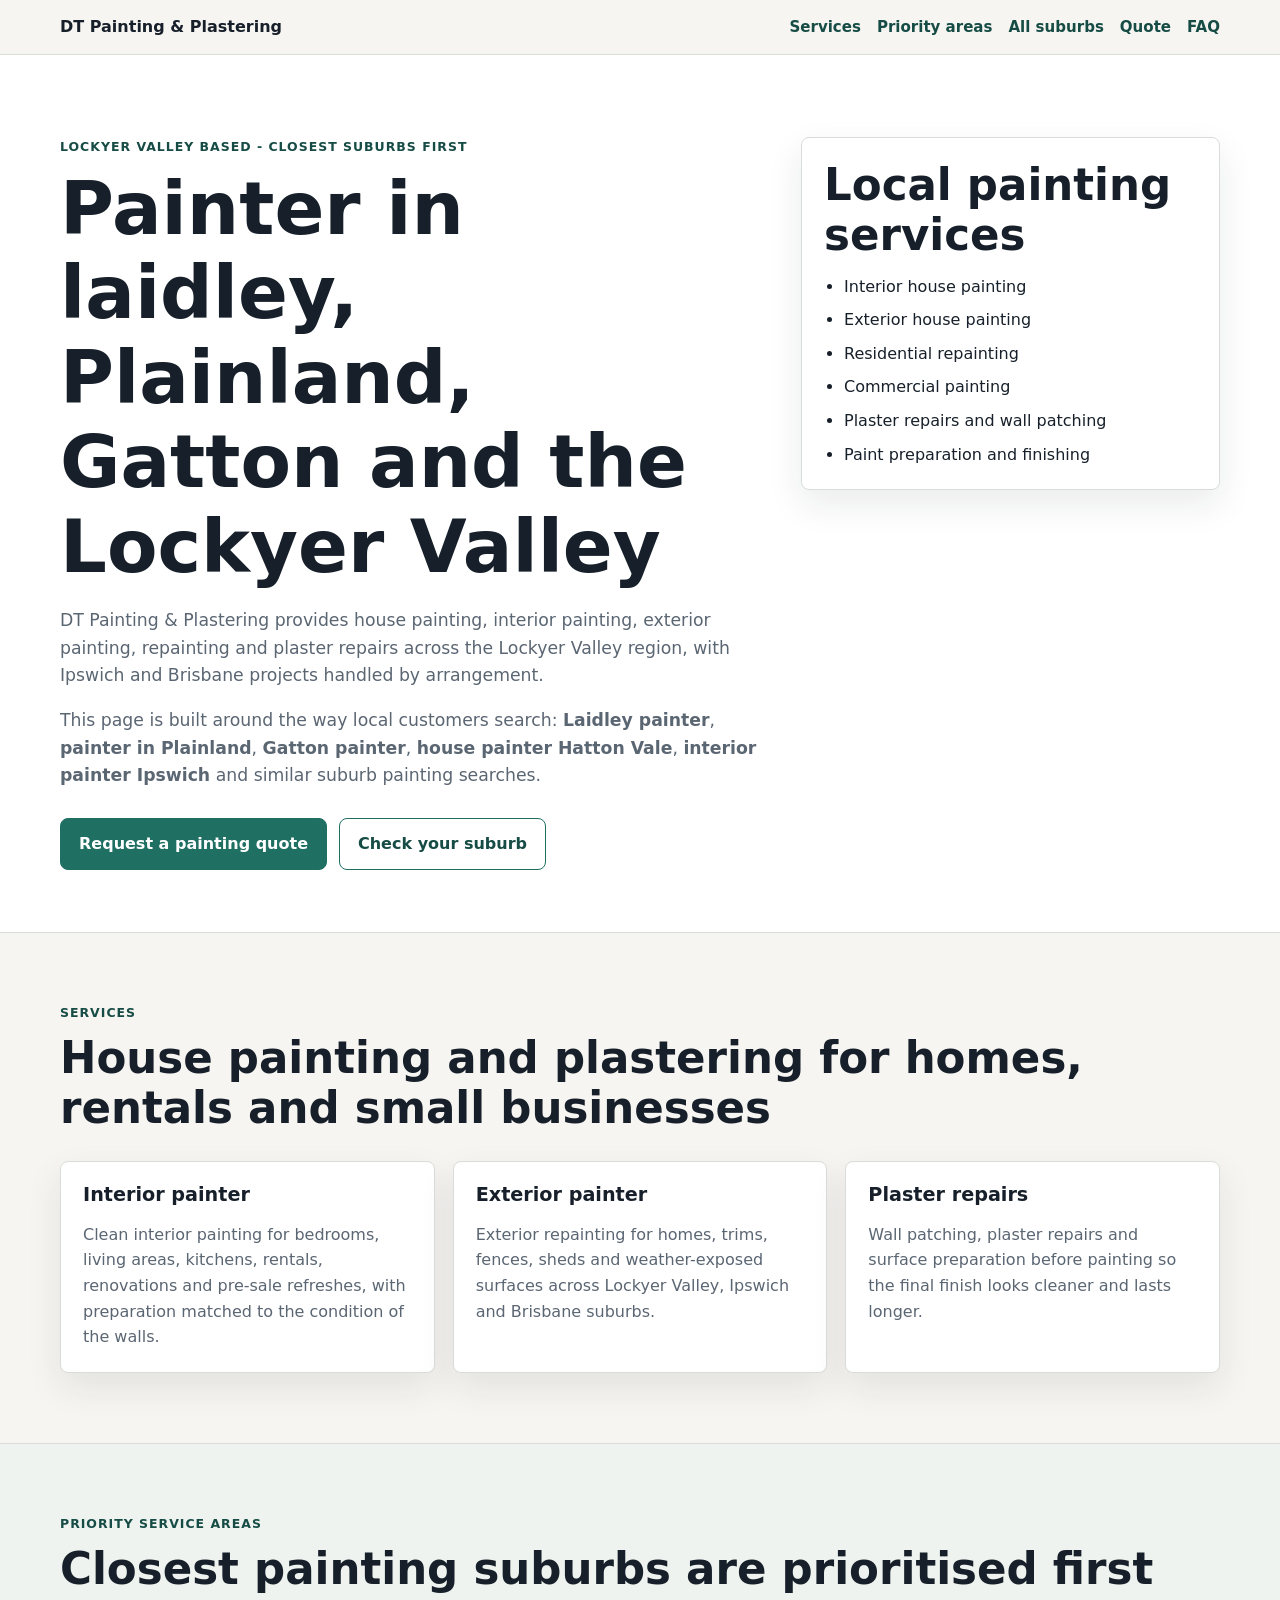
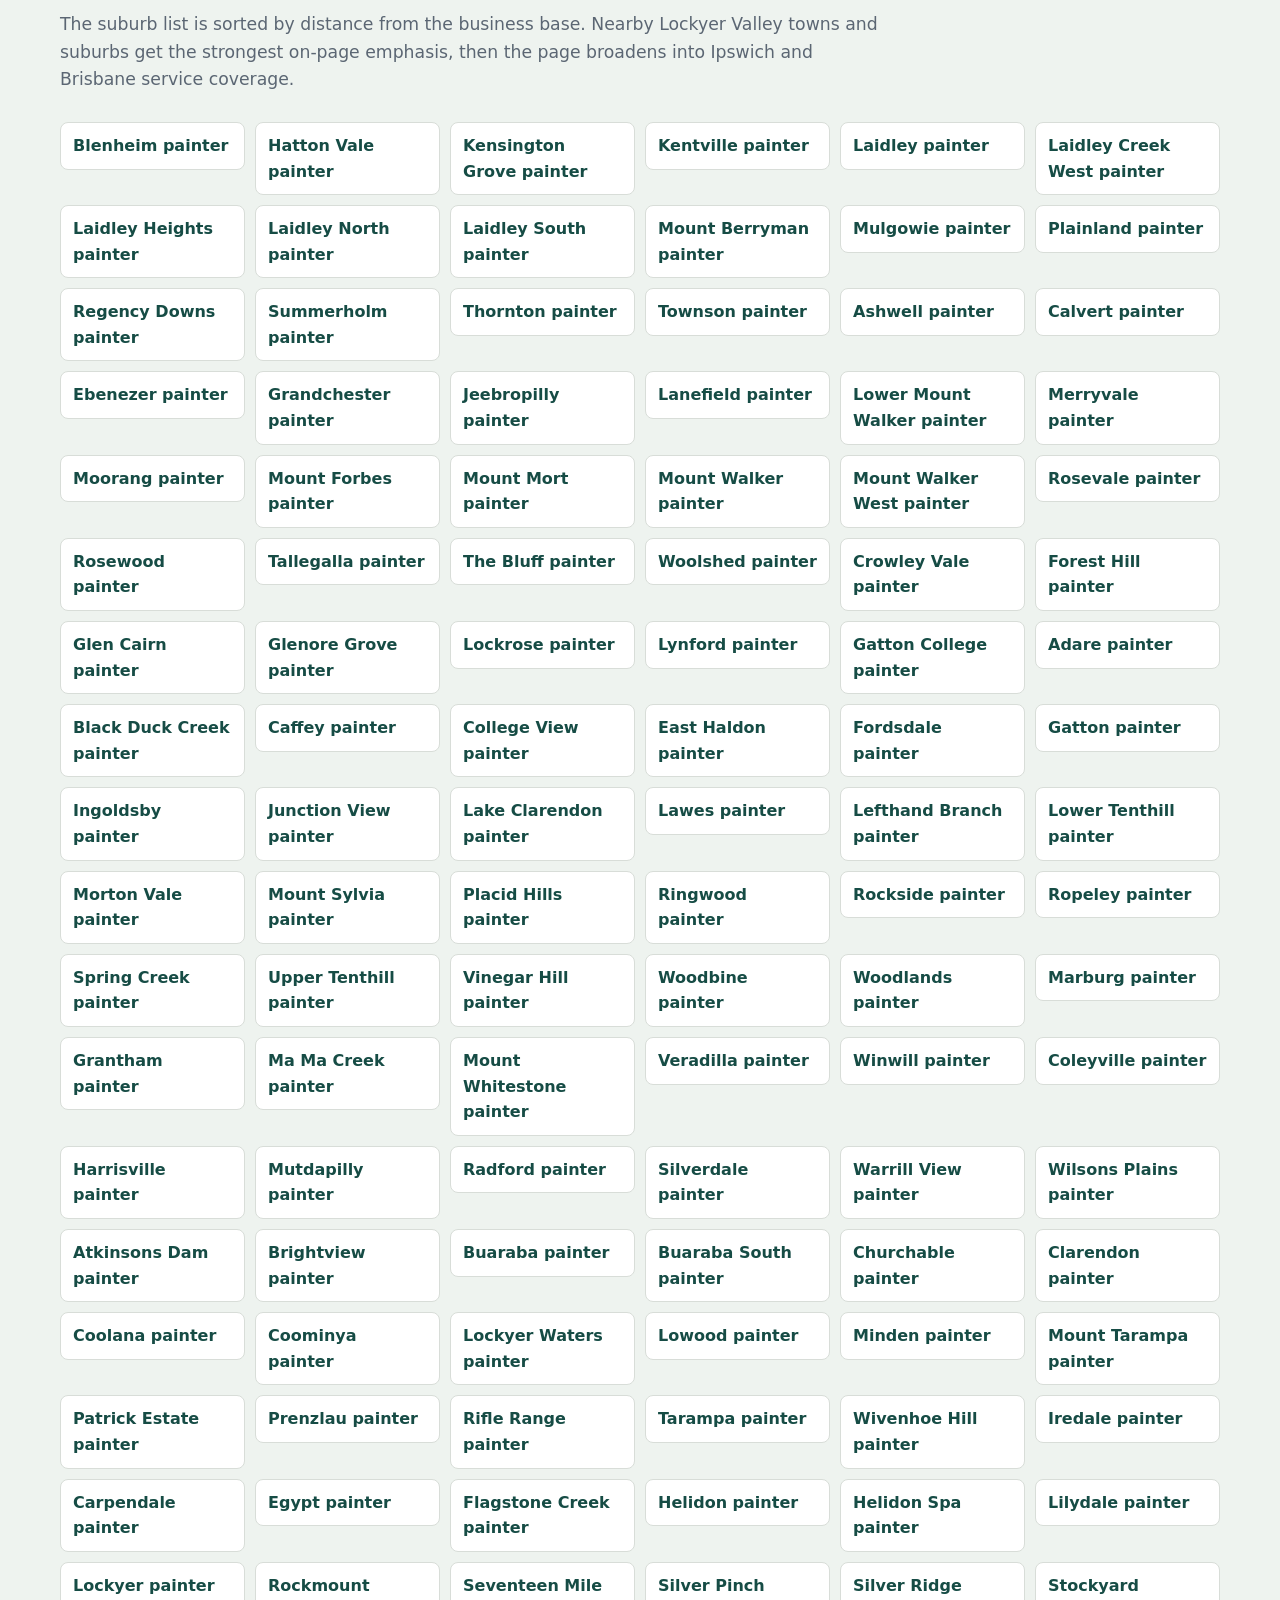
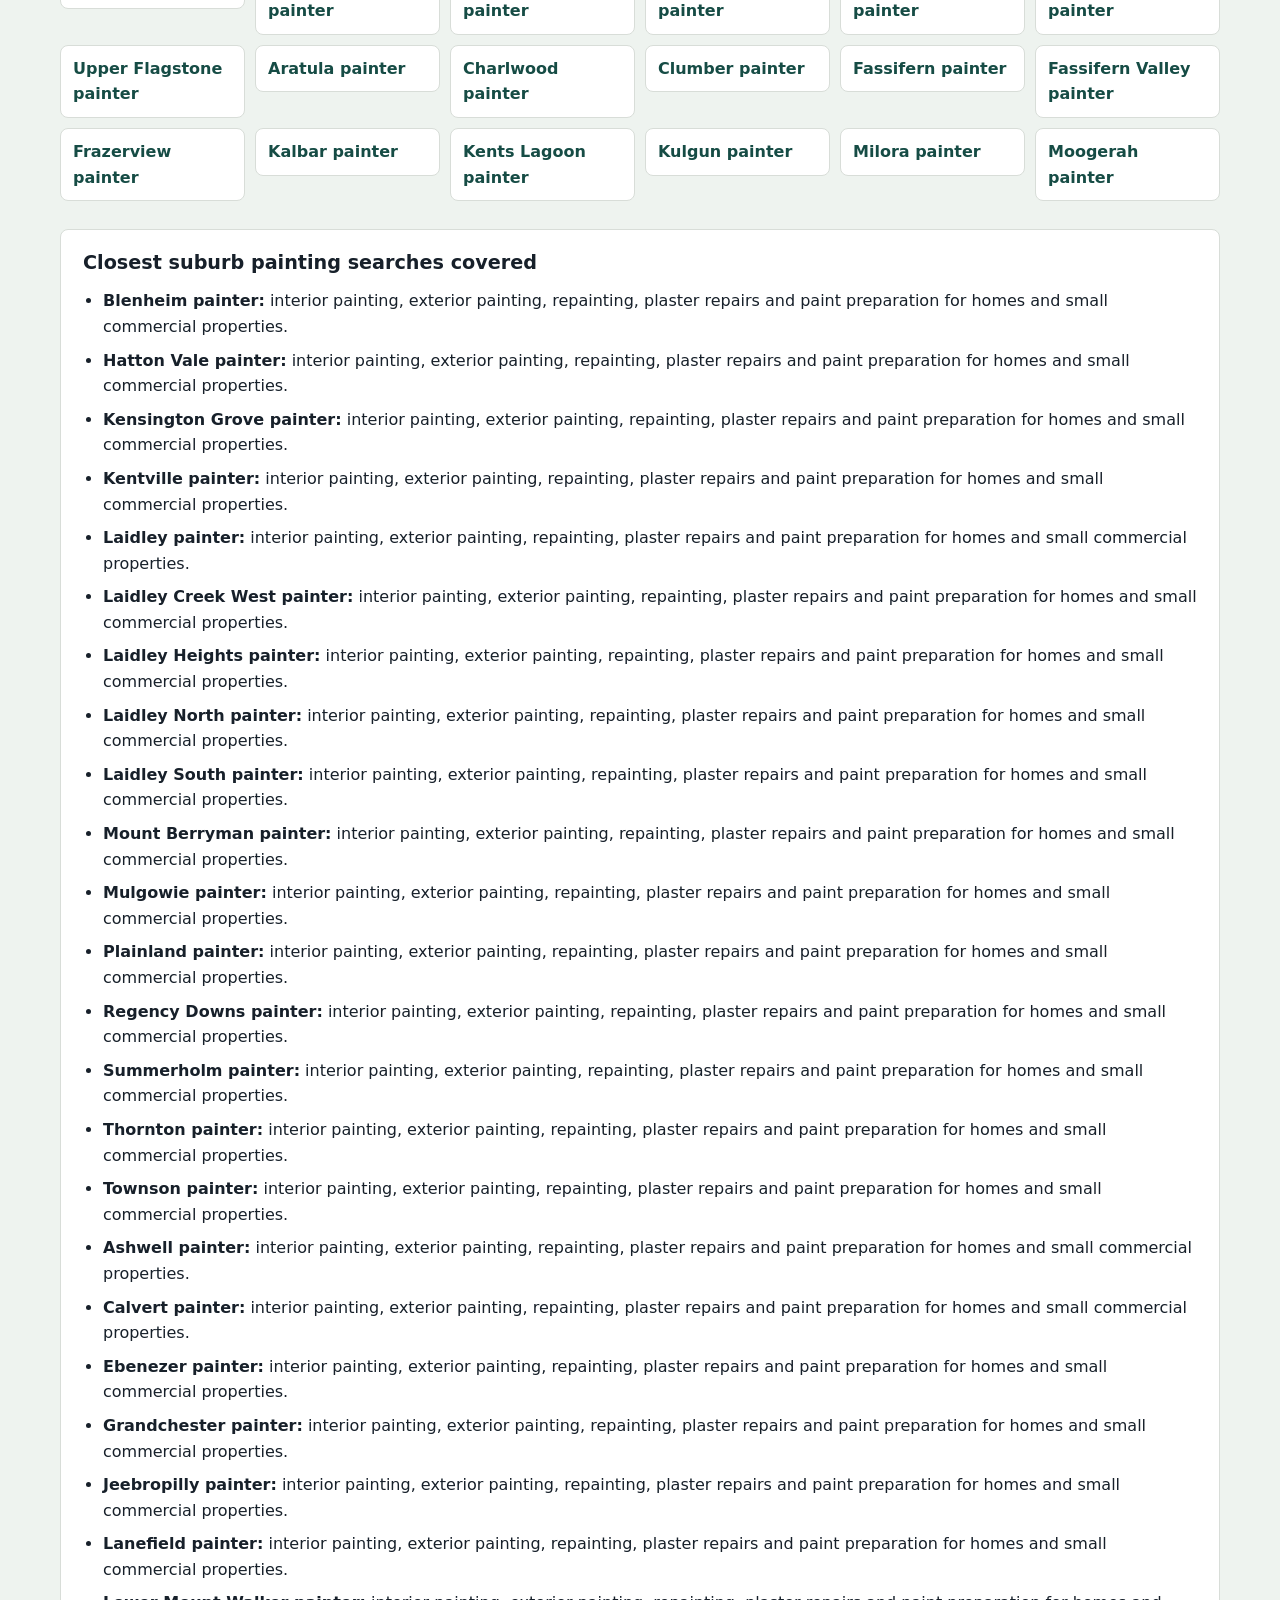
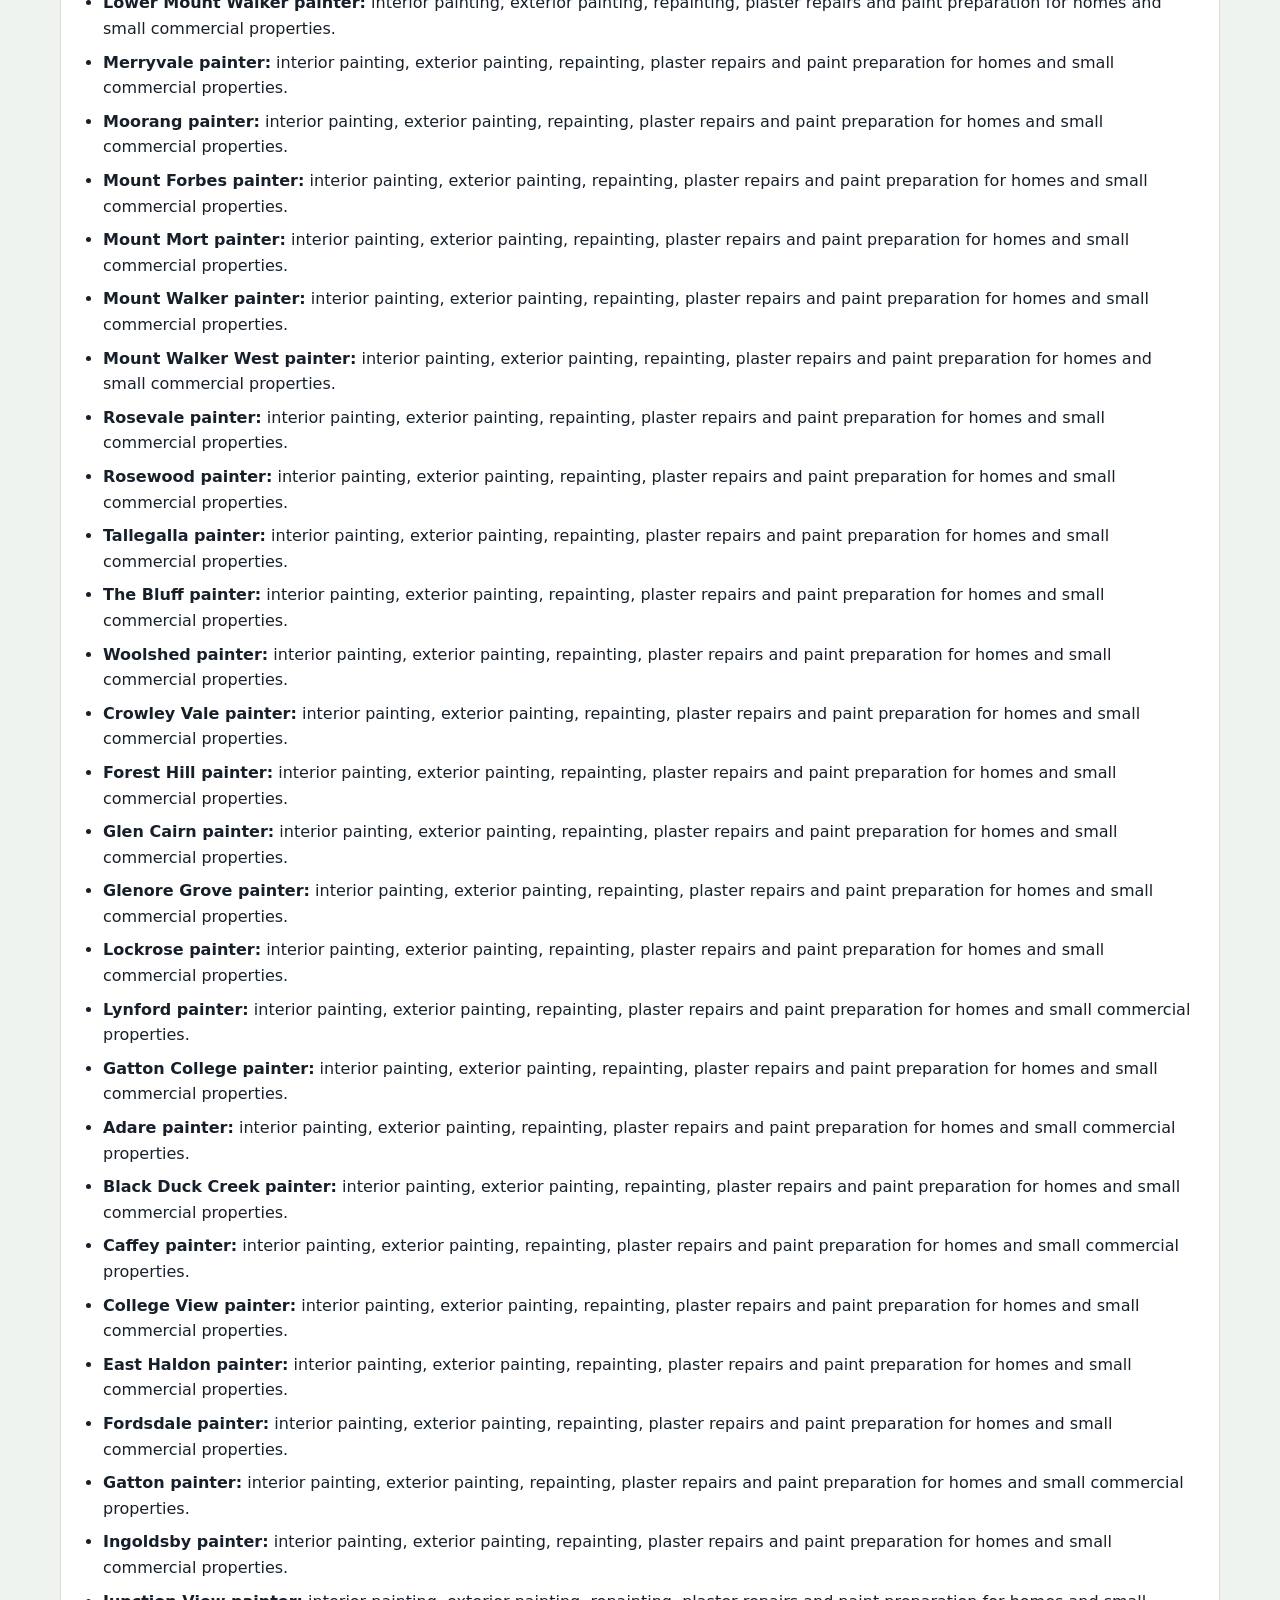
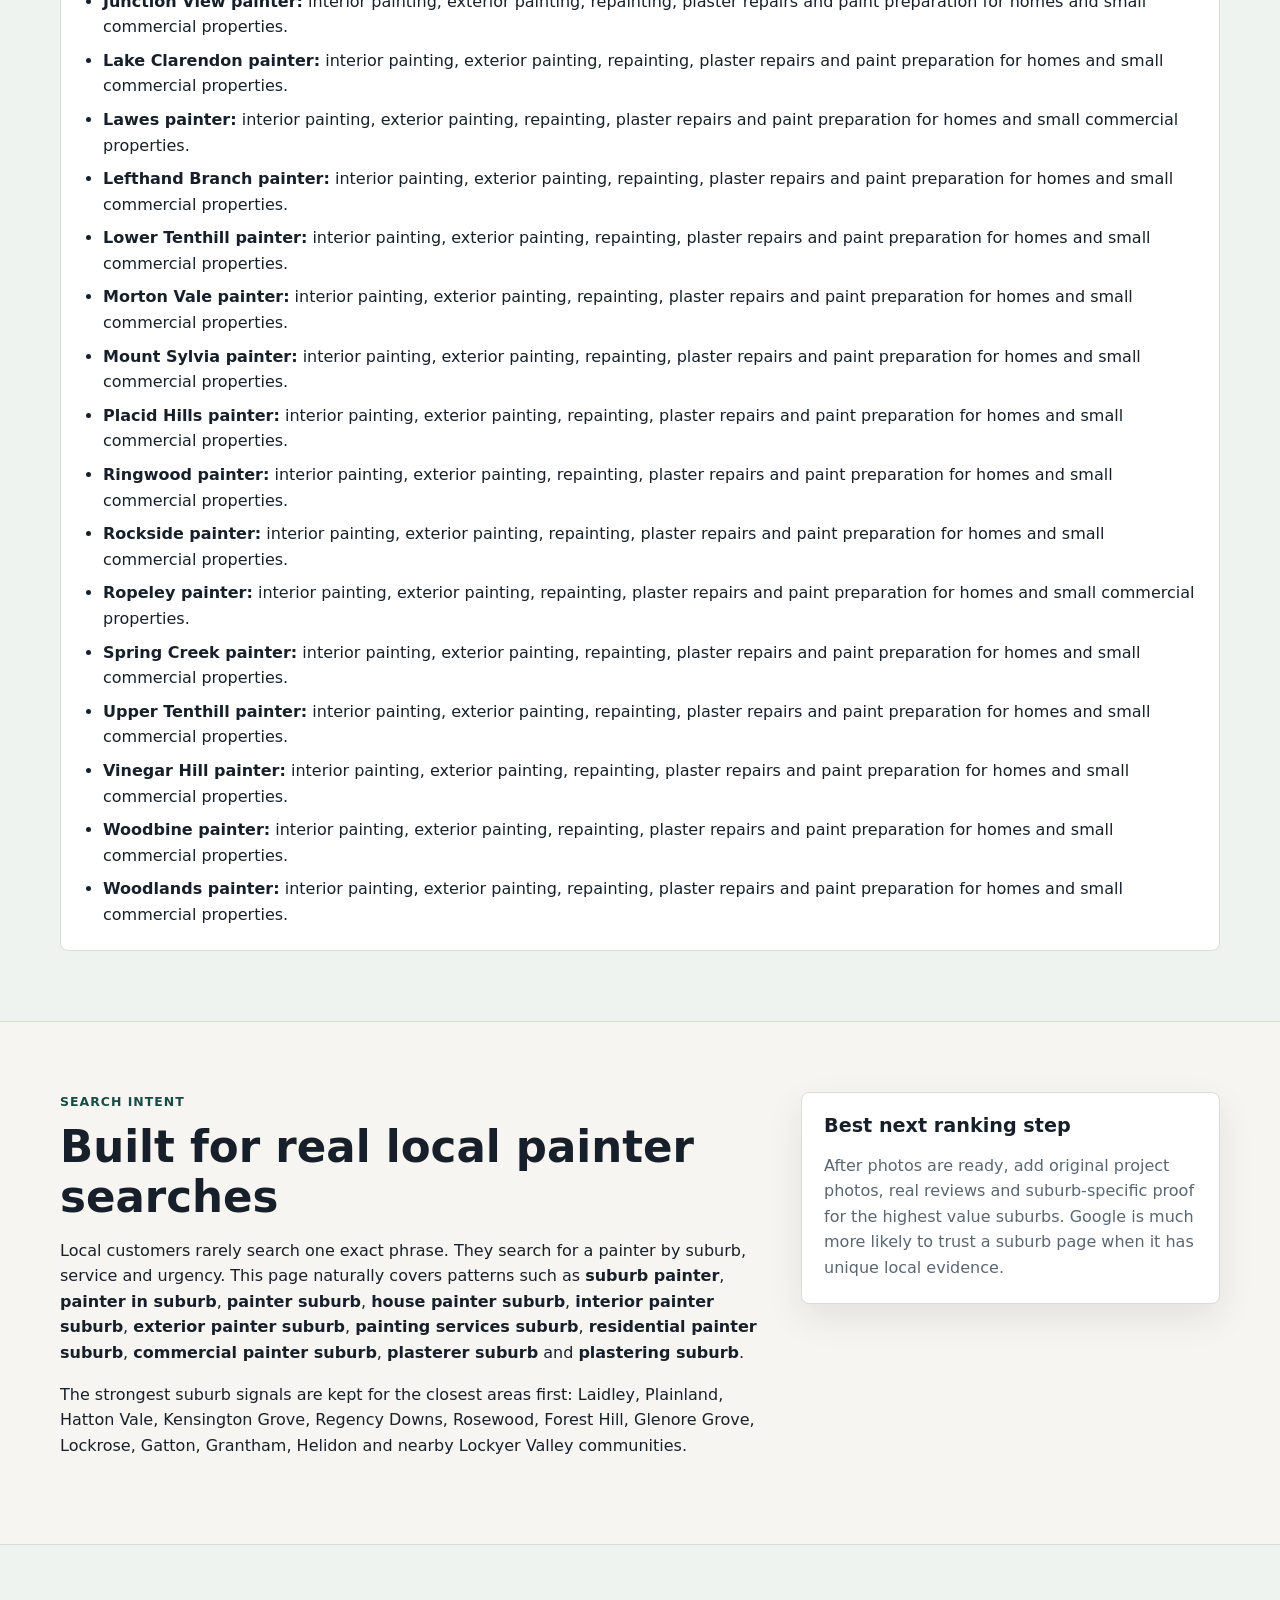
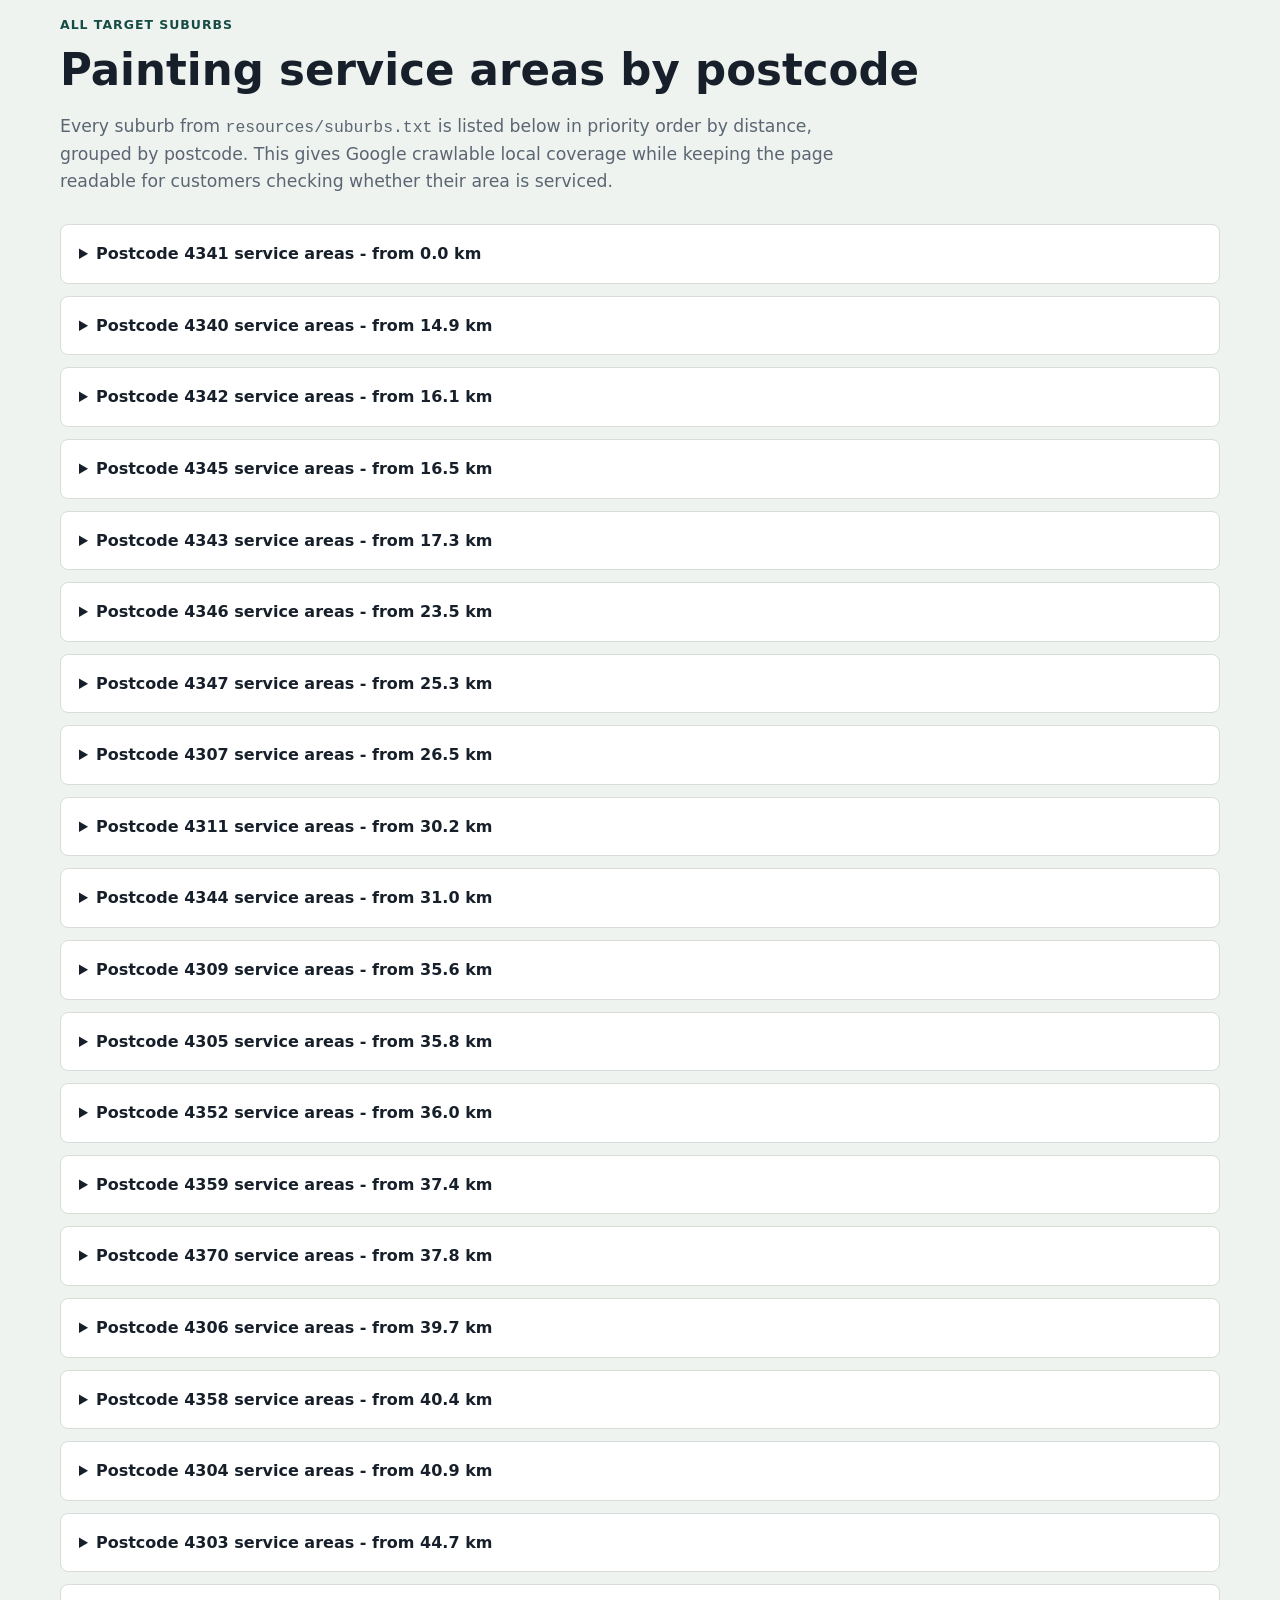
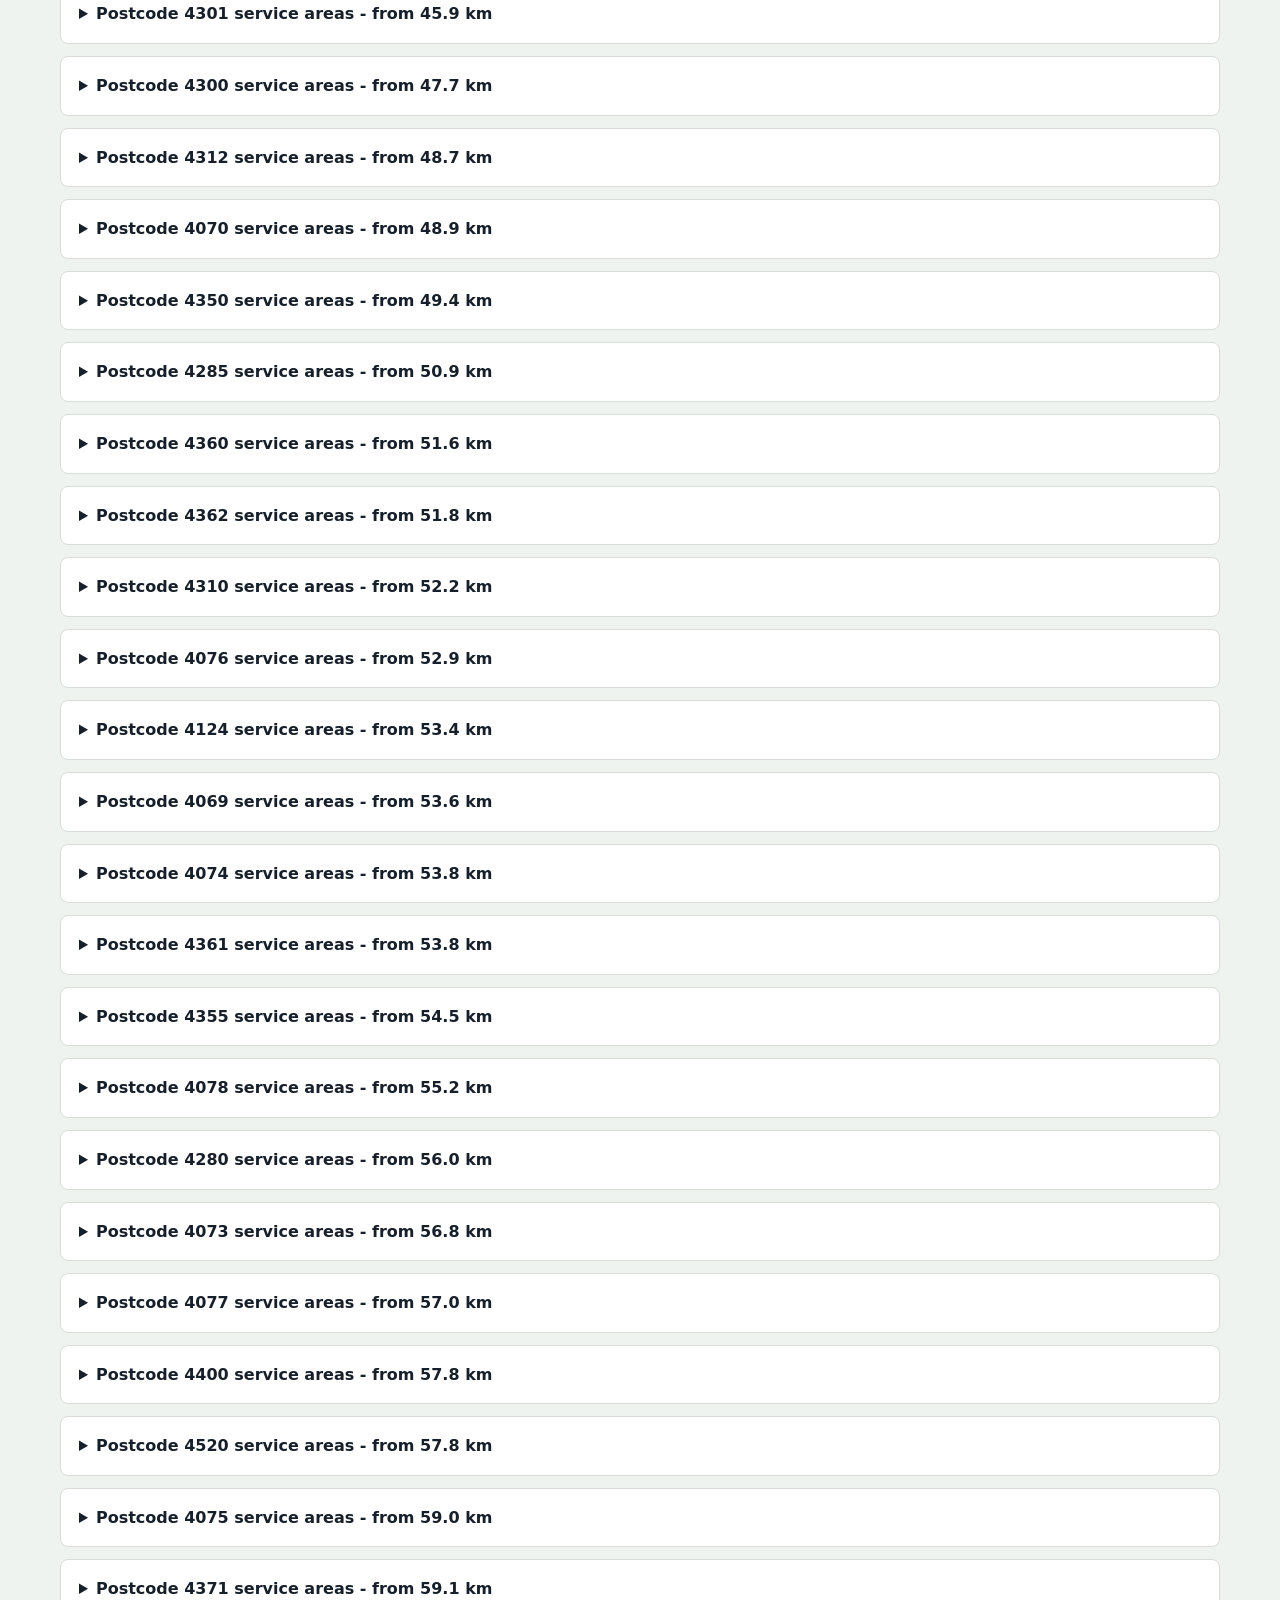
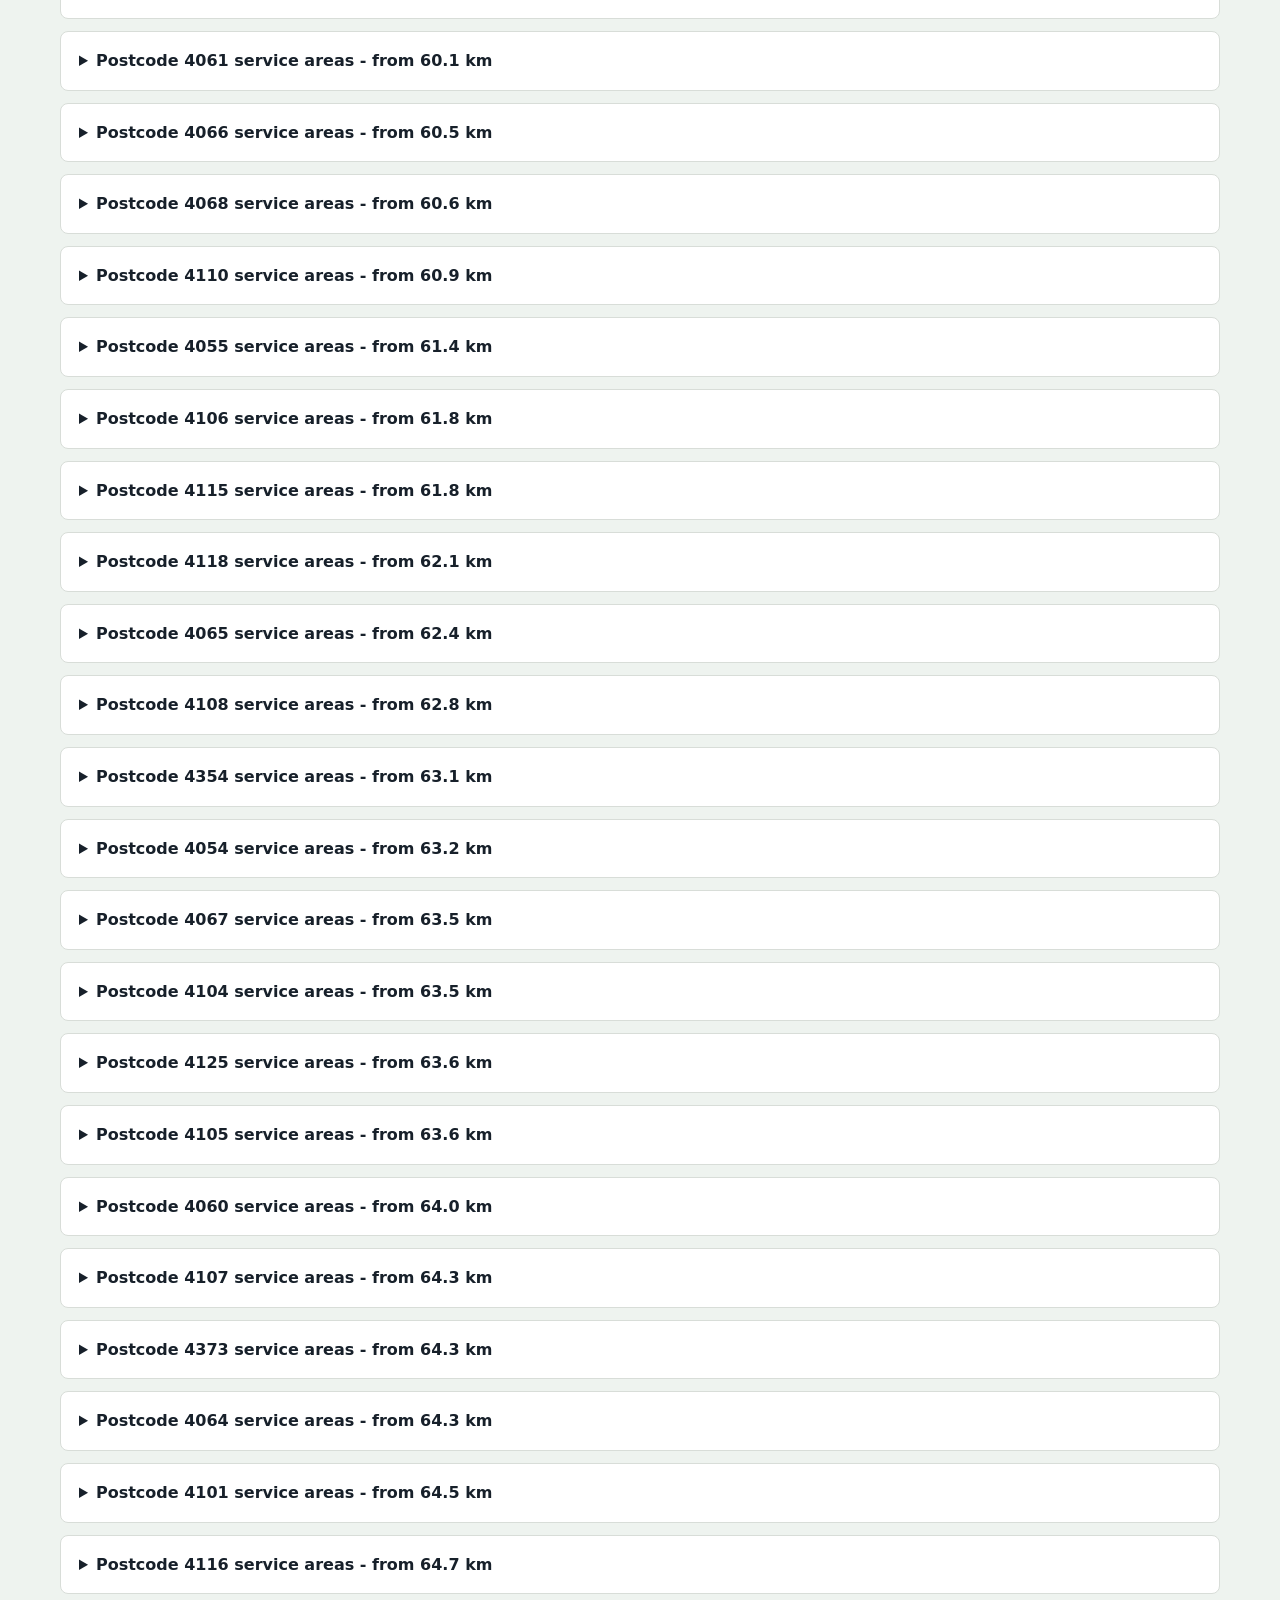
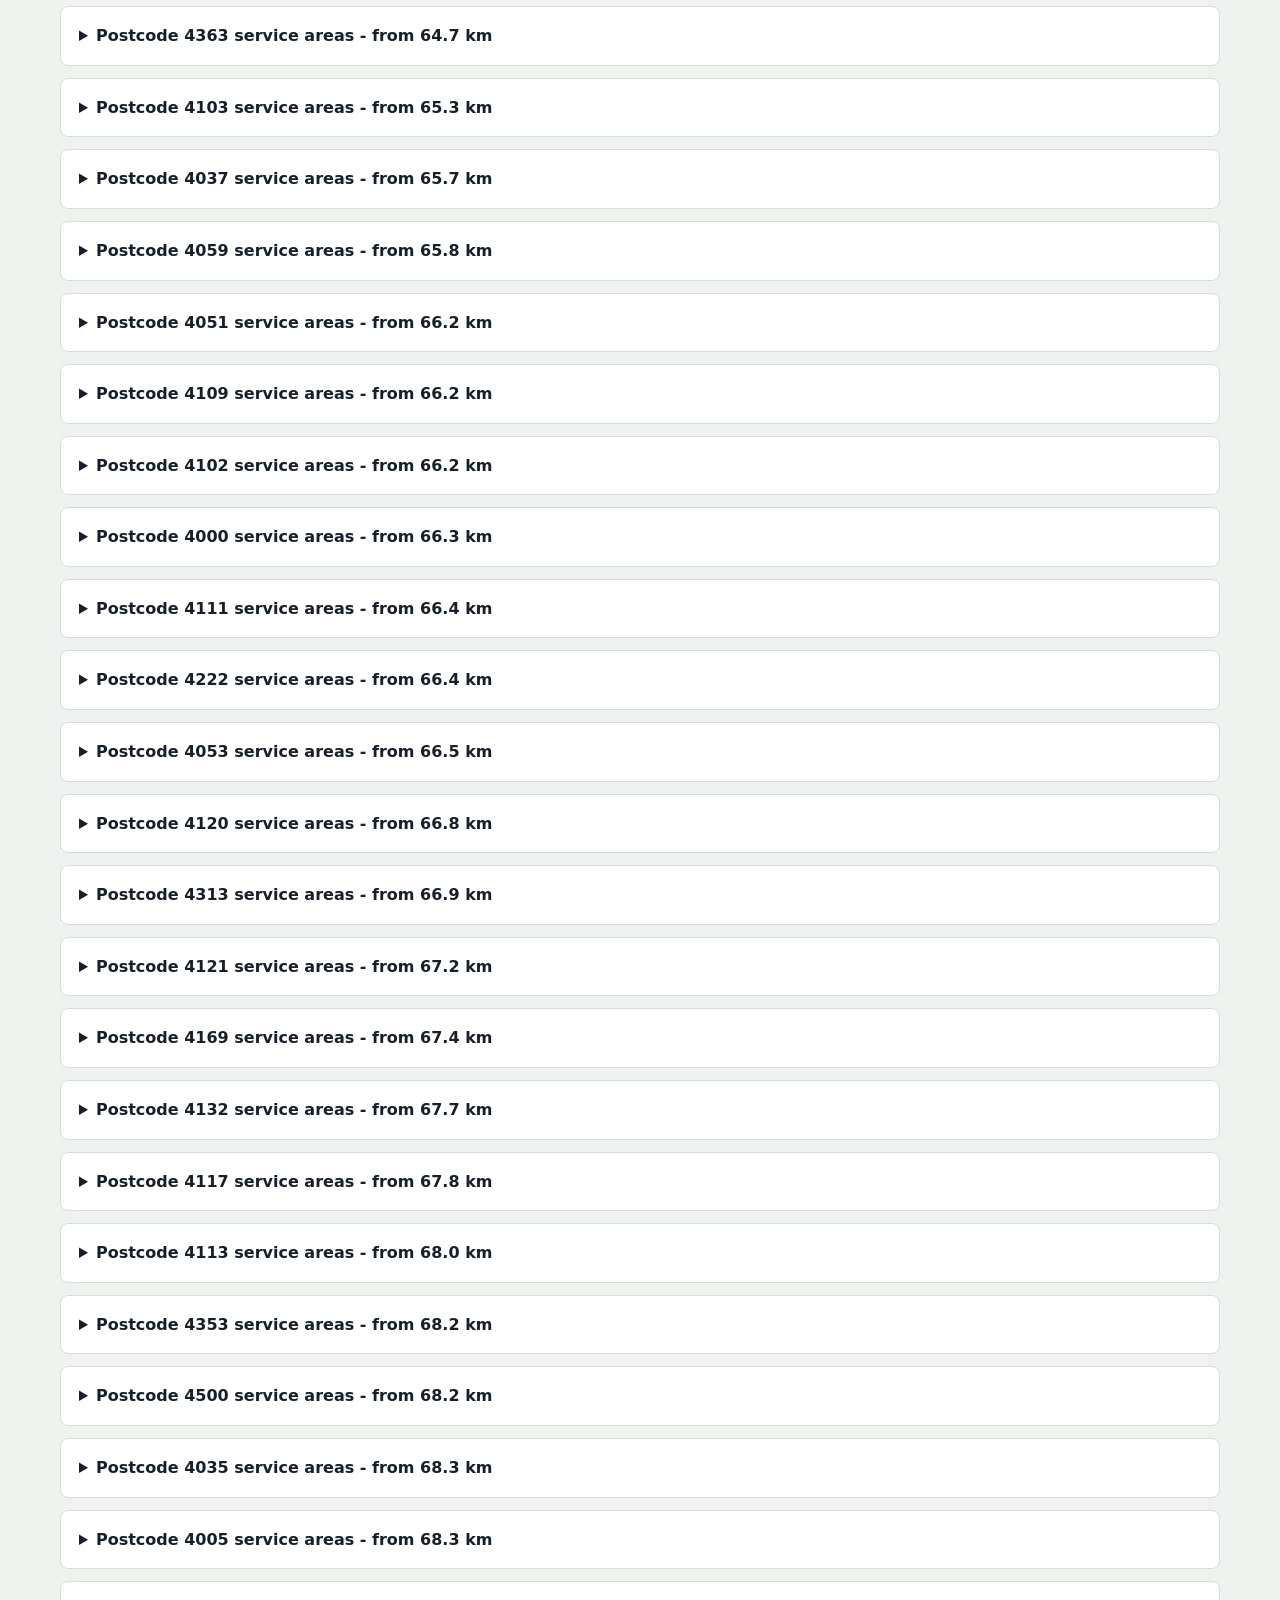
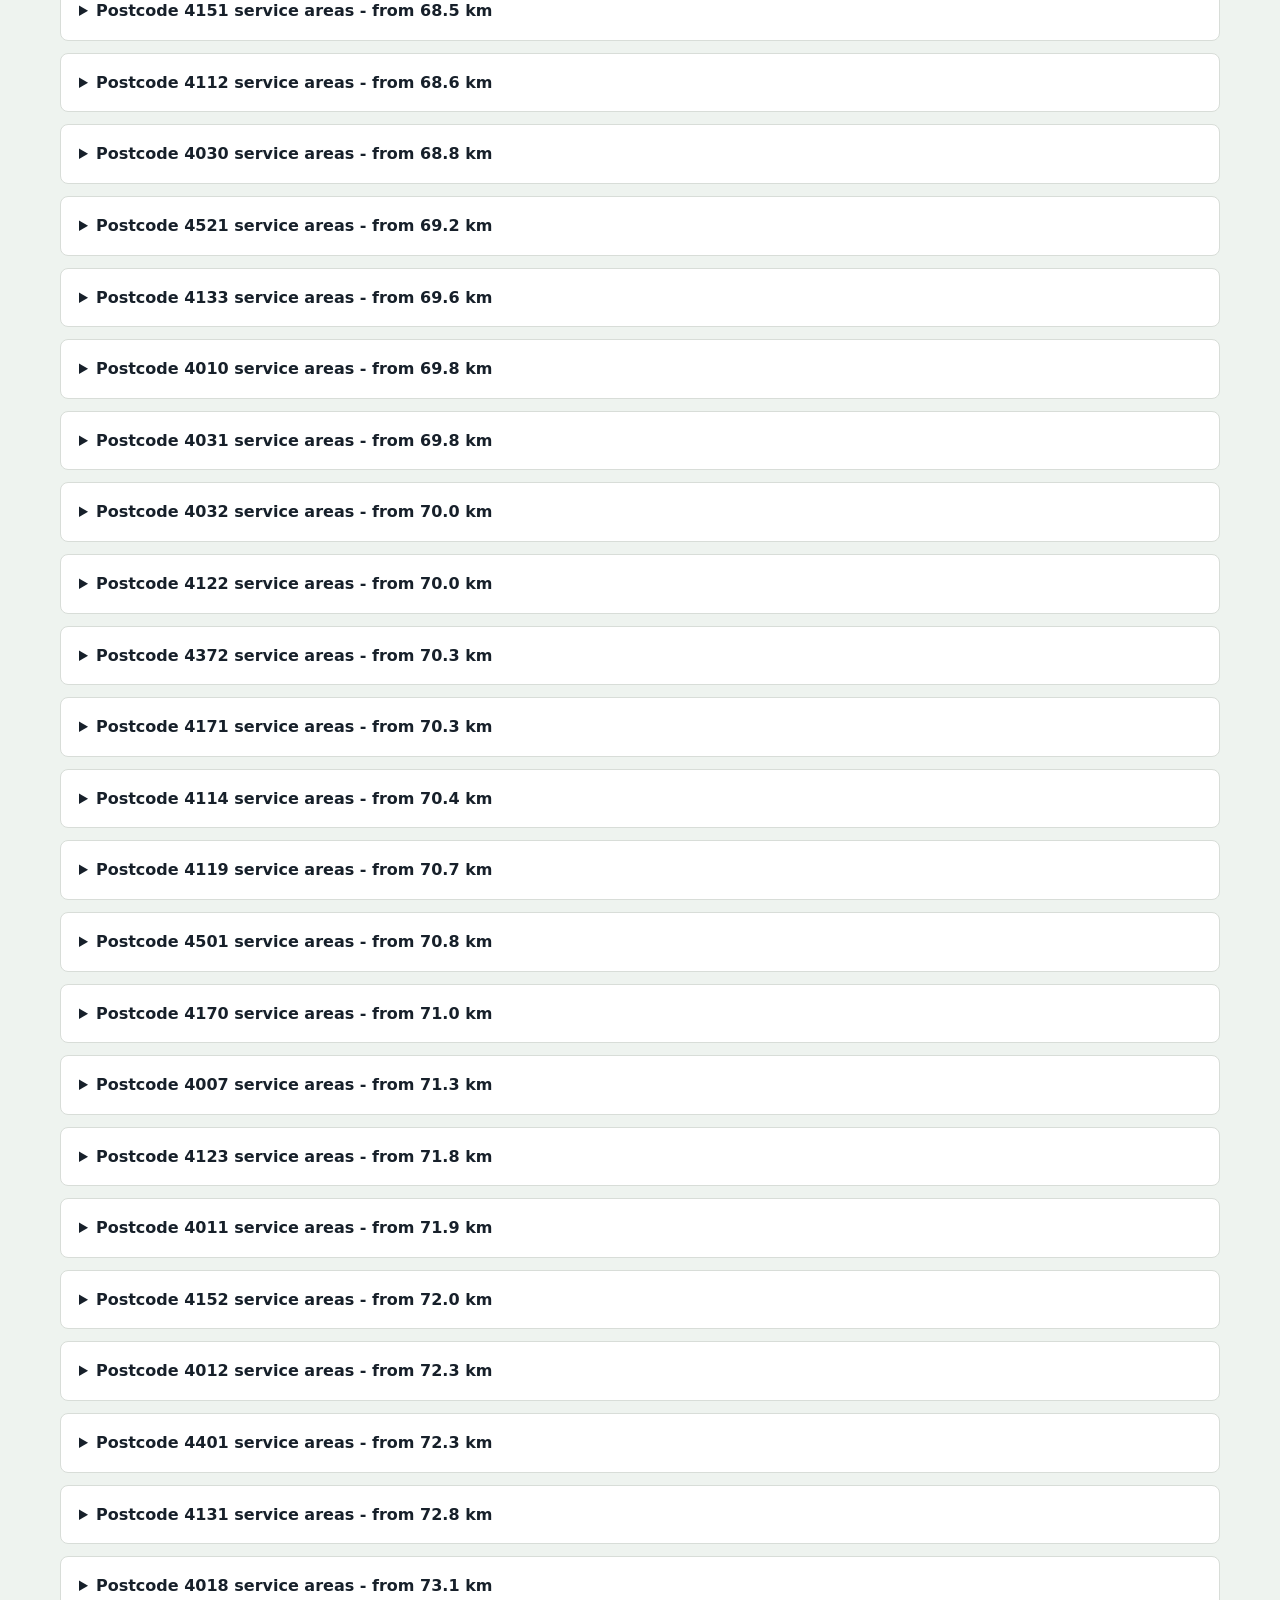
==== commit e378edc0: "Update homepage heading text" ====
--- a/index.html
+++ b/index.html
@@ -48,7 +48,7 @@
       <div class="container hero-grid">
         <div>
           <p class="eyebrow">Lockyer Valley based - closest suburbs first</p>
-          <h1>Painter in Laidley, Plainland, Gatton and the Lockyer Valley</h1>
+          <h1>Painter in laidley, Plainland, Gatton and the Lockyer Valley</h1>
           <p class="hero-copy">DT Painting &amp; Plastering provides house painting, interior painting, exterior painting, repainting and plaster repairs across the Lockyer Valley region, with Ipswich and Brisbane projects handled by arrangement.</p>
           <p class="hero-copy">This page is built around the way local customers search: <strong>Laidley painter</strong>, <strong>painter in Plainland</strong>, <strong>Gatton painter</strong>, <strong>house painter Hatton Vale</strong>, <strong>interior painter Ipswich</strong> and similar suburb painting searches.</p>
           <div class="cta-row" aria-label="Contact options">
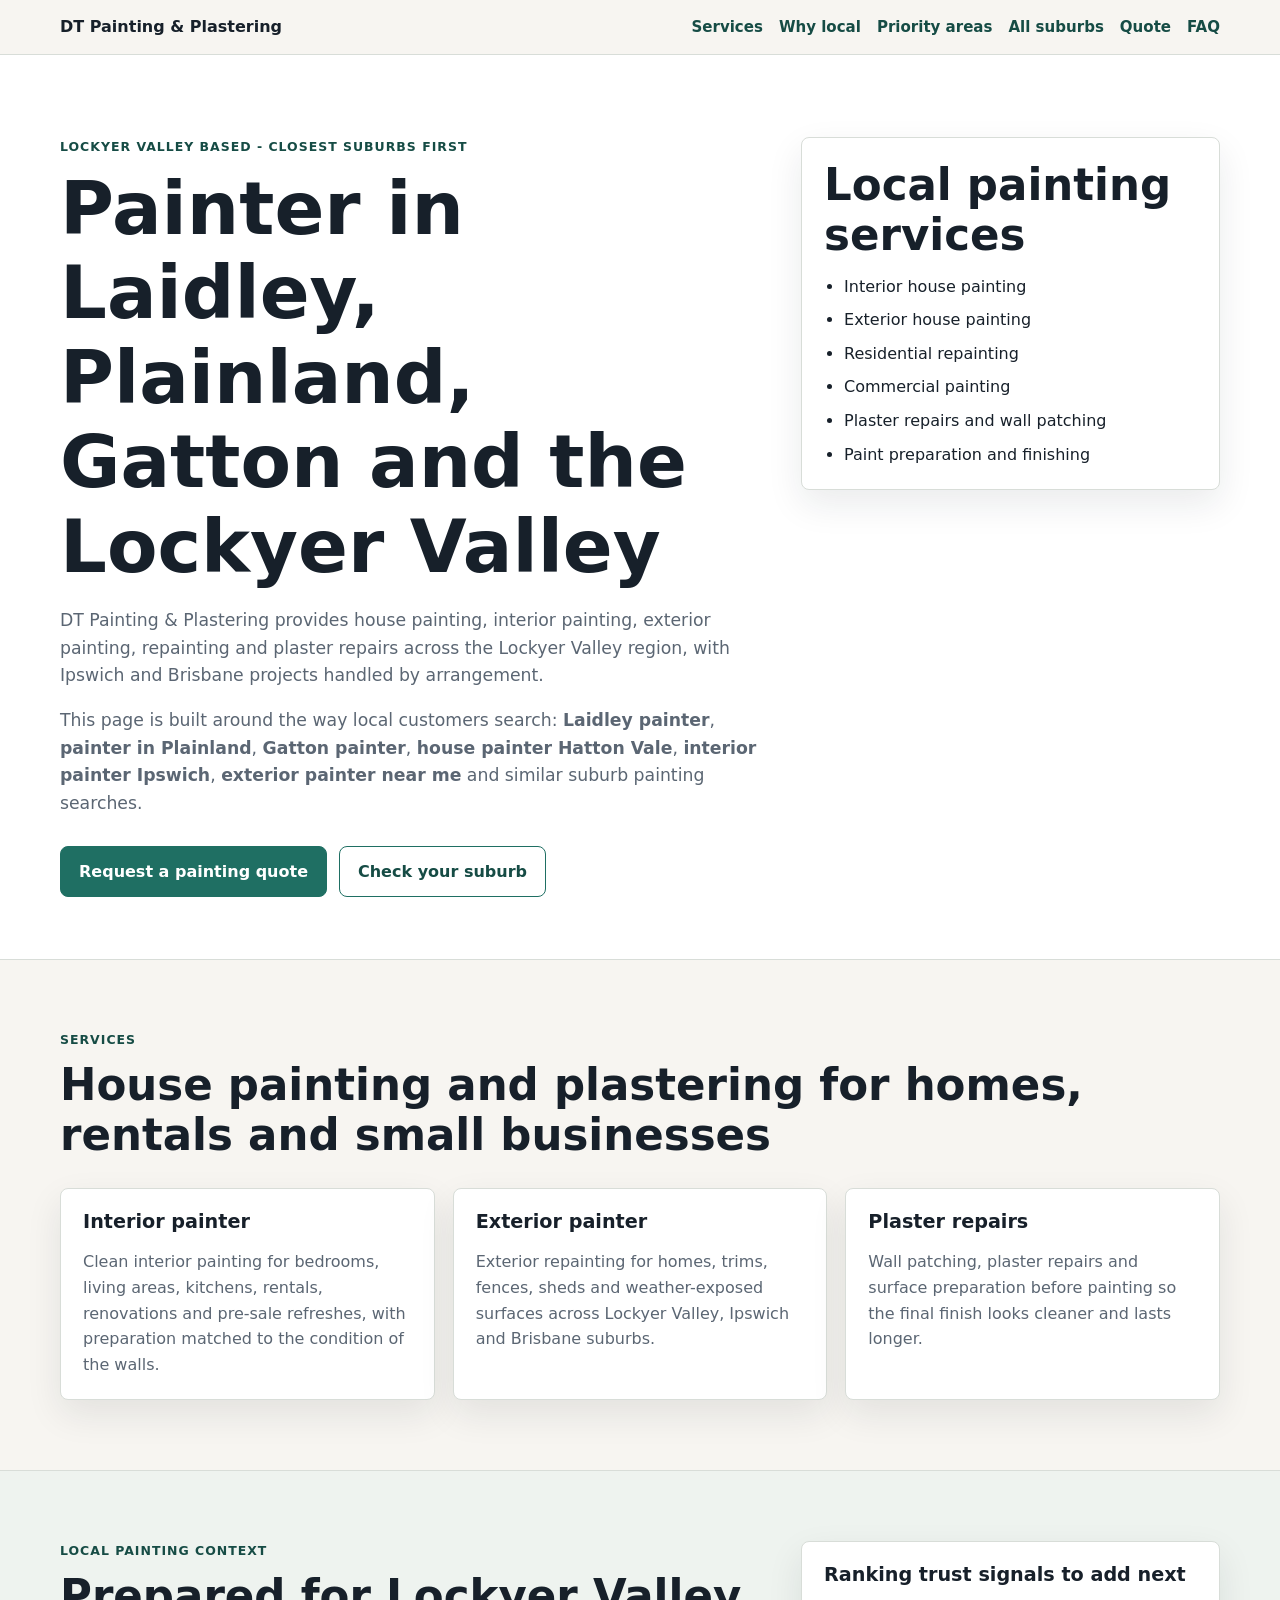
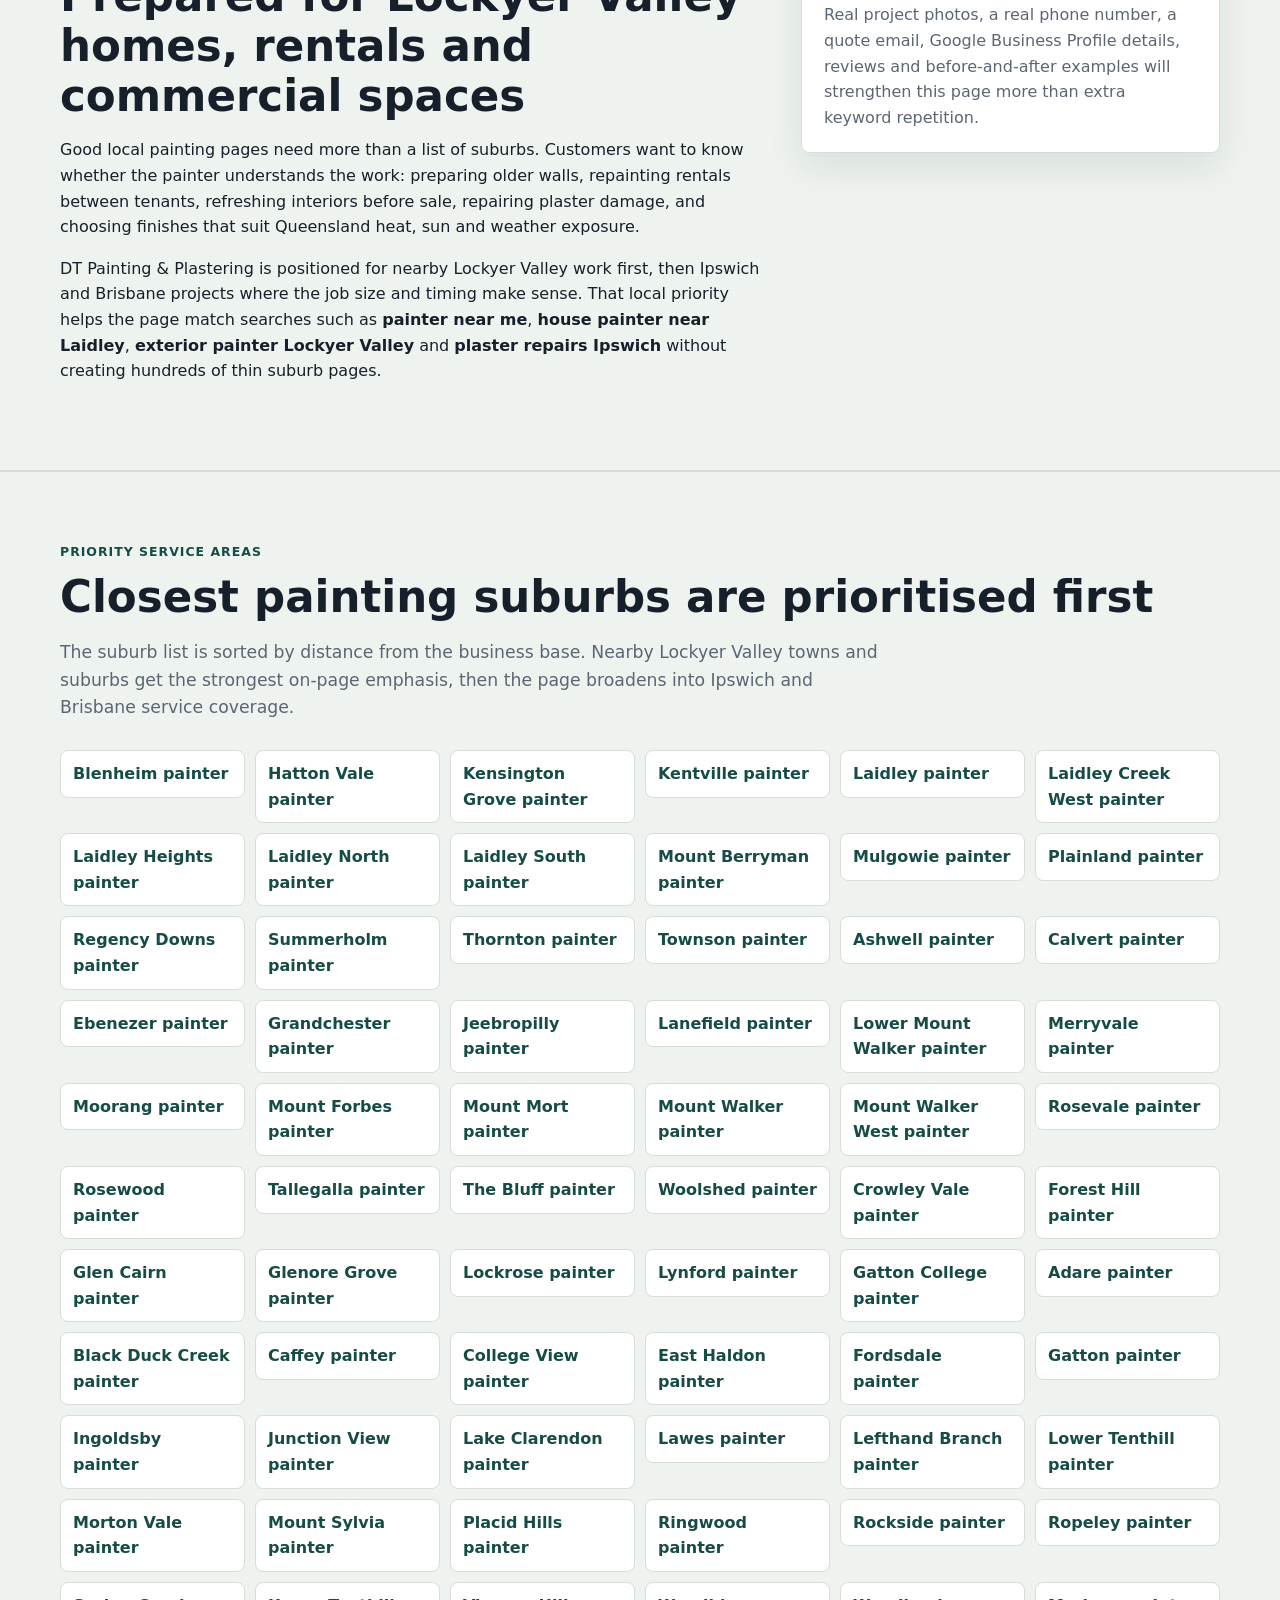
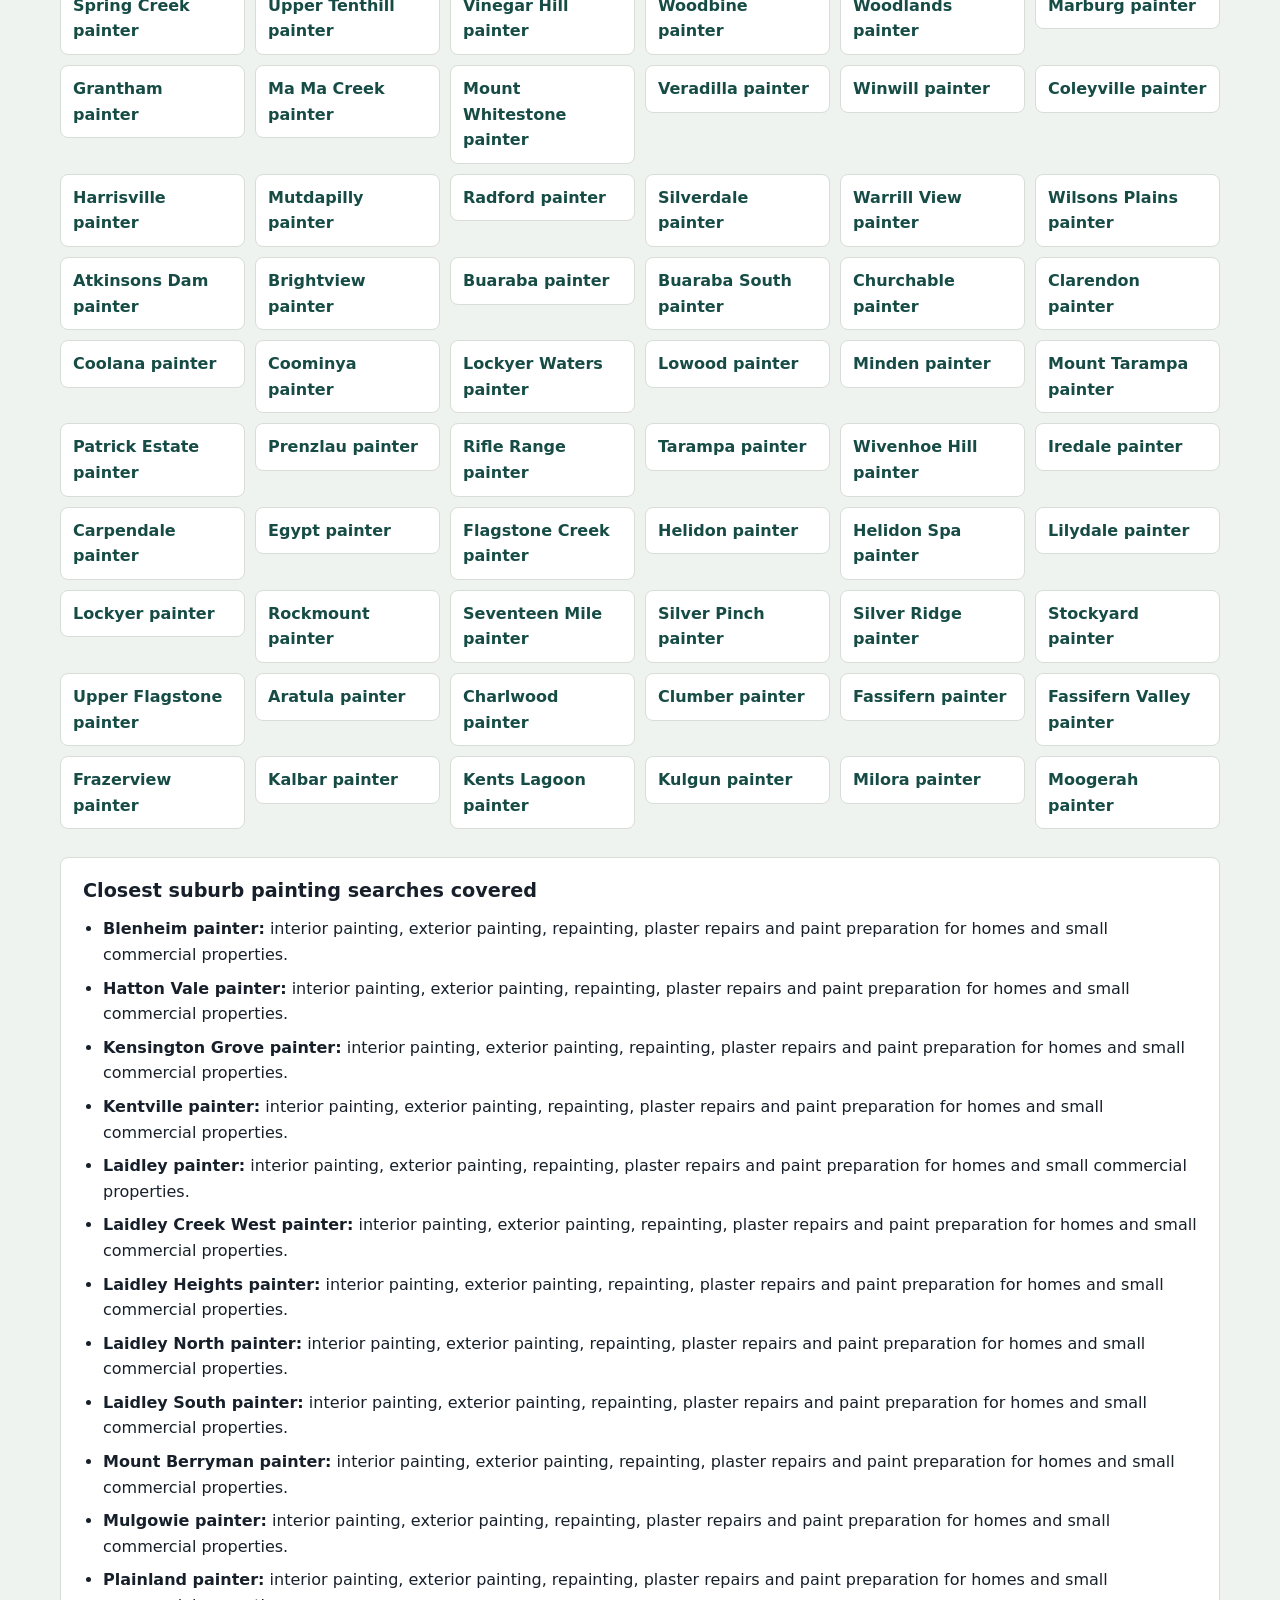
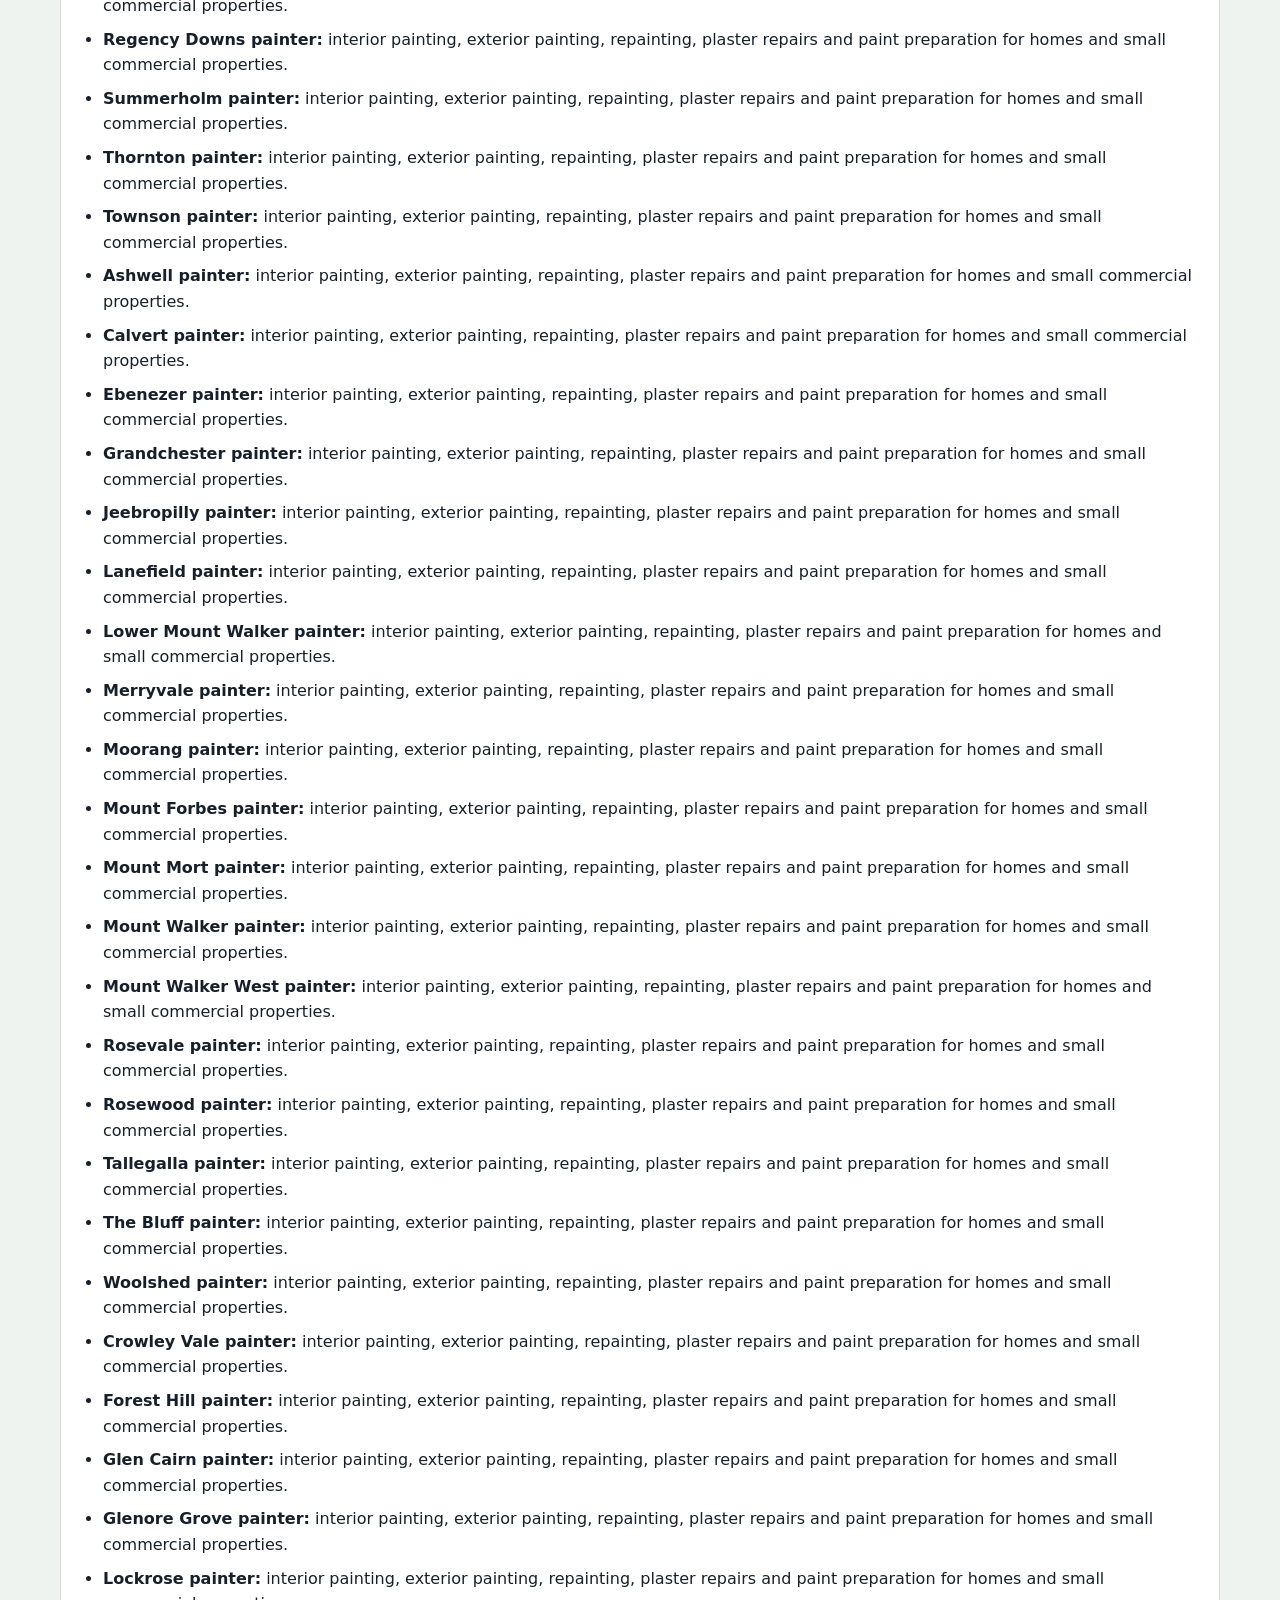
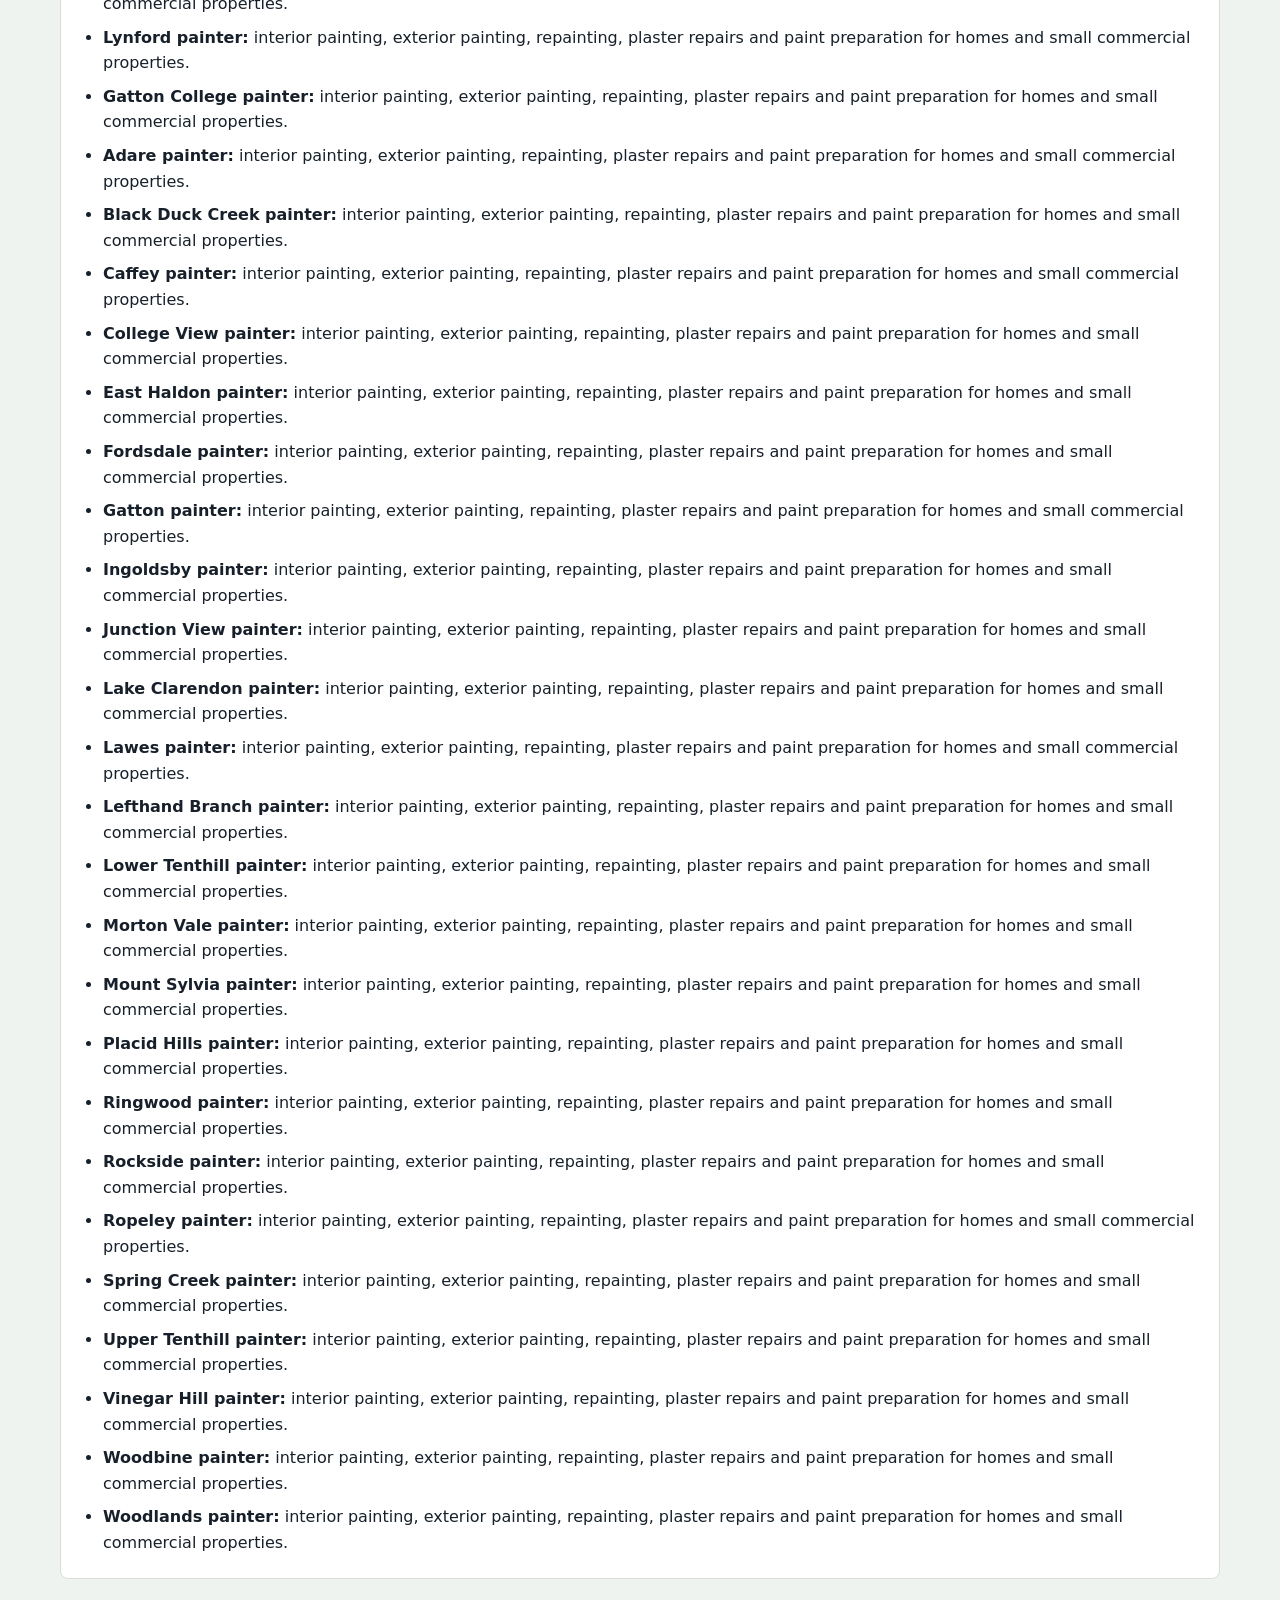
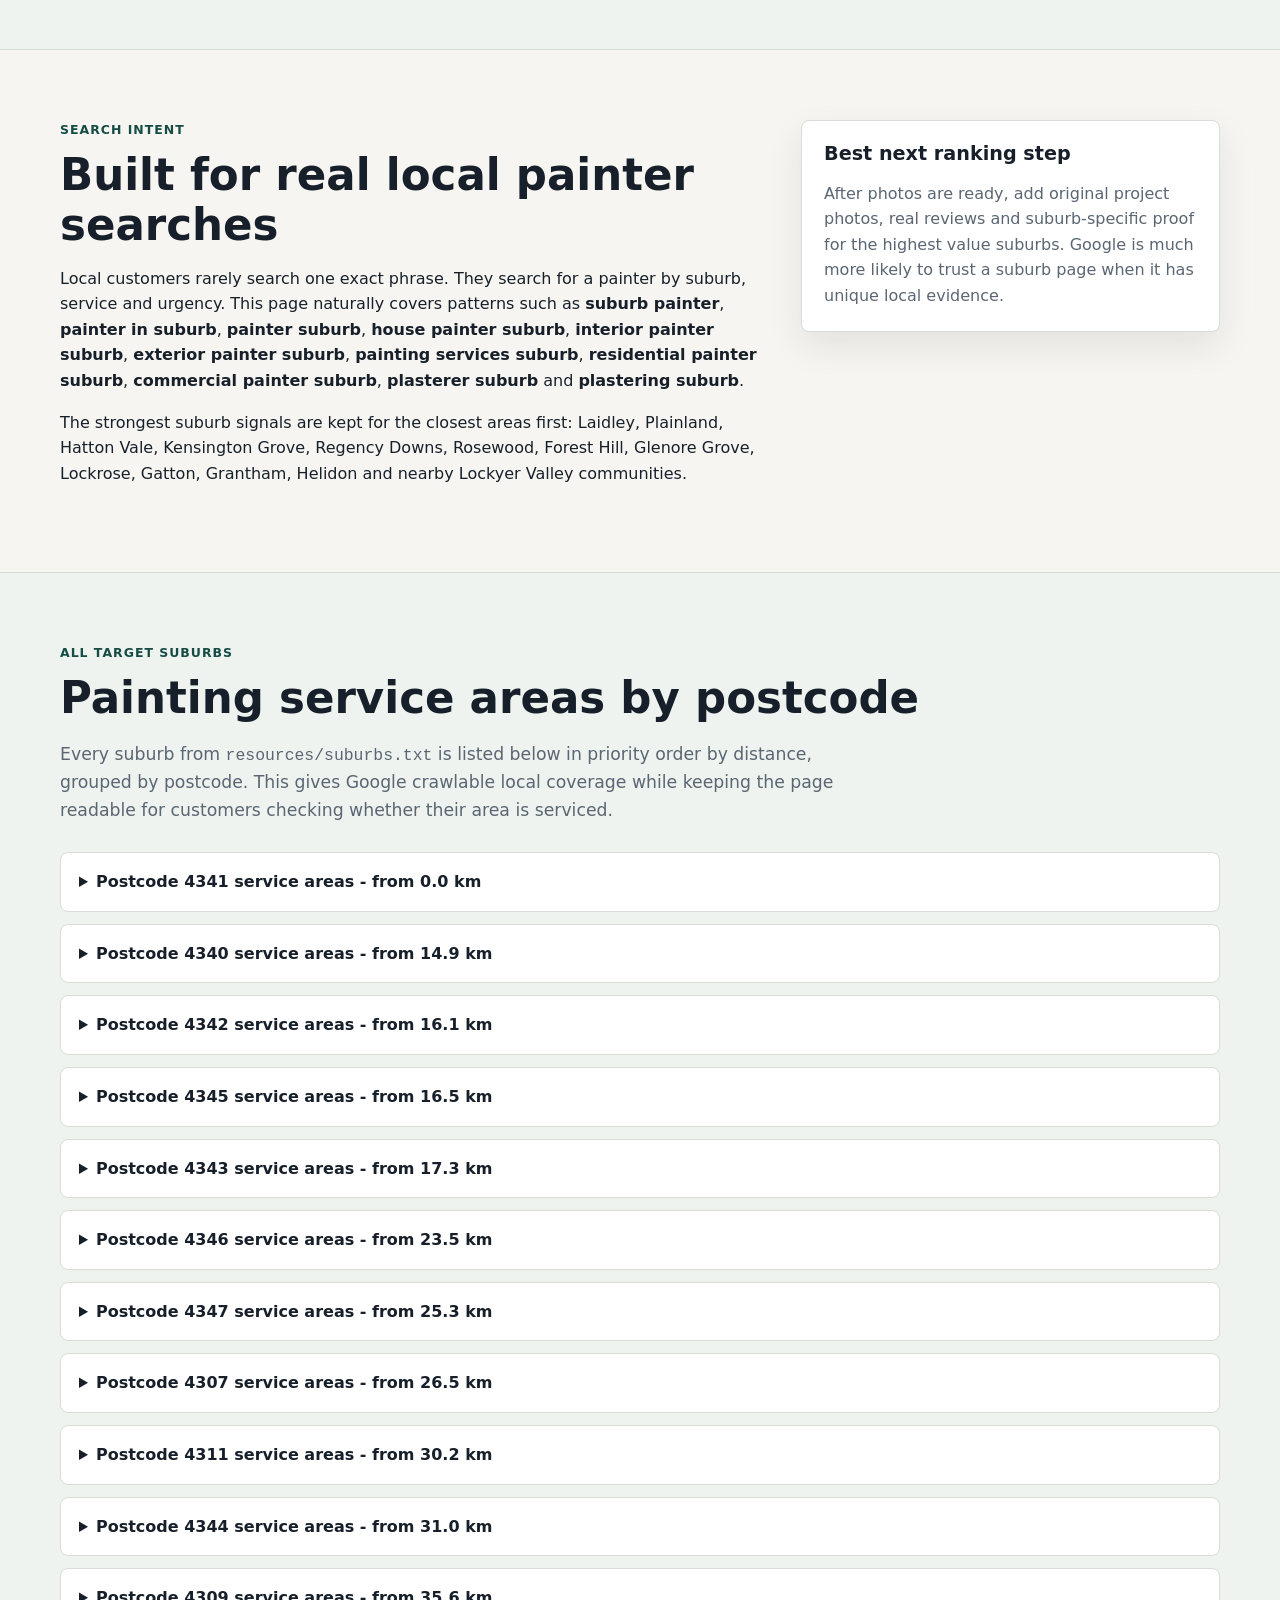
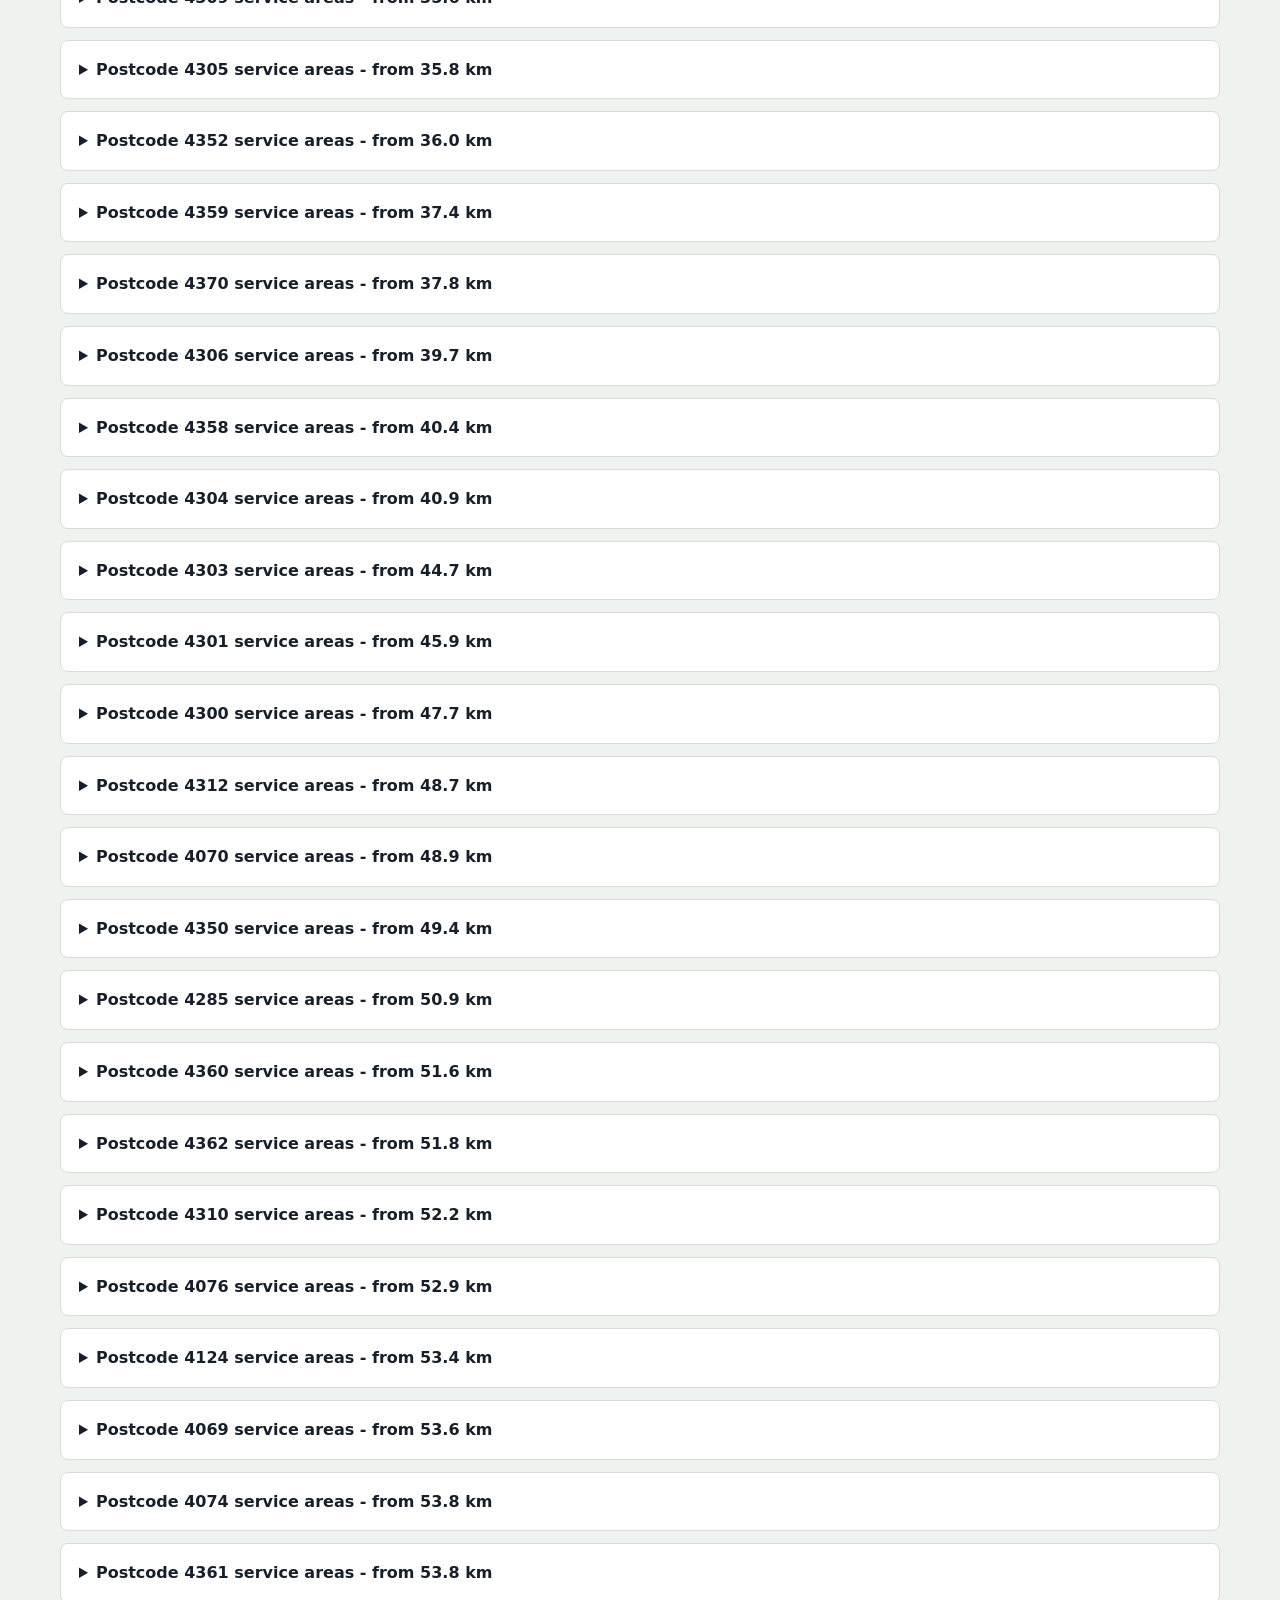
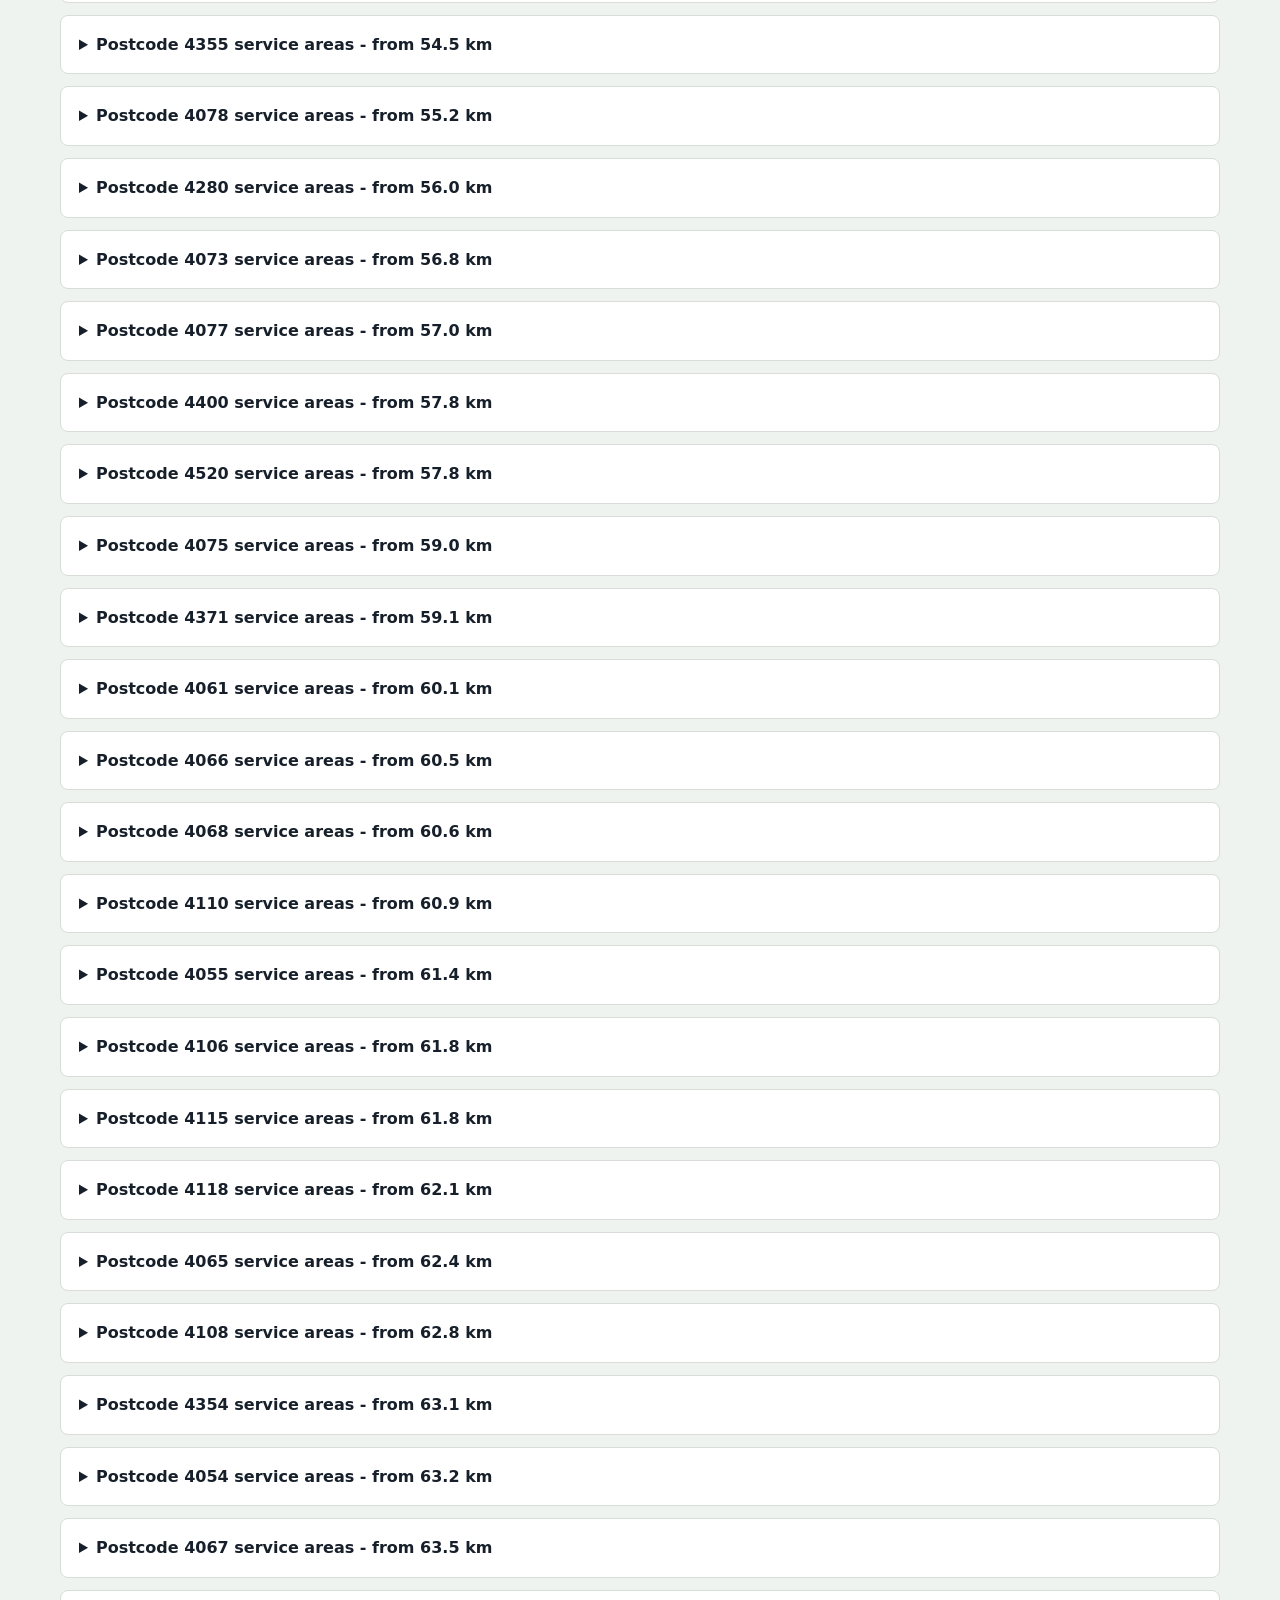
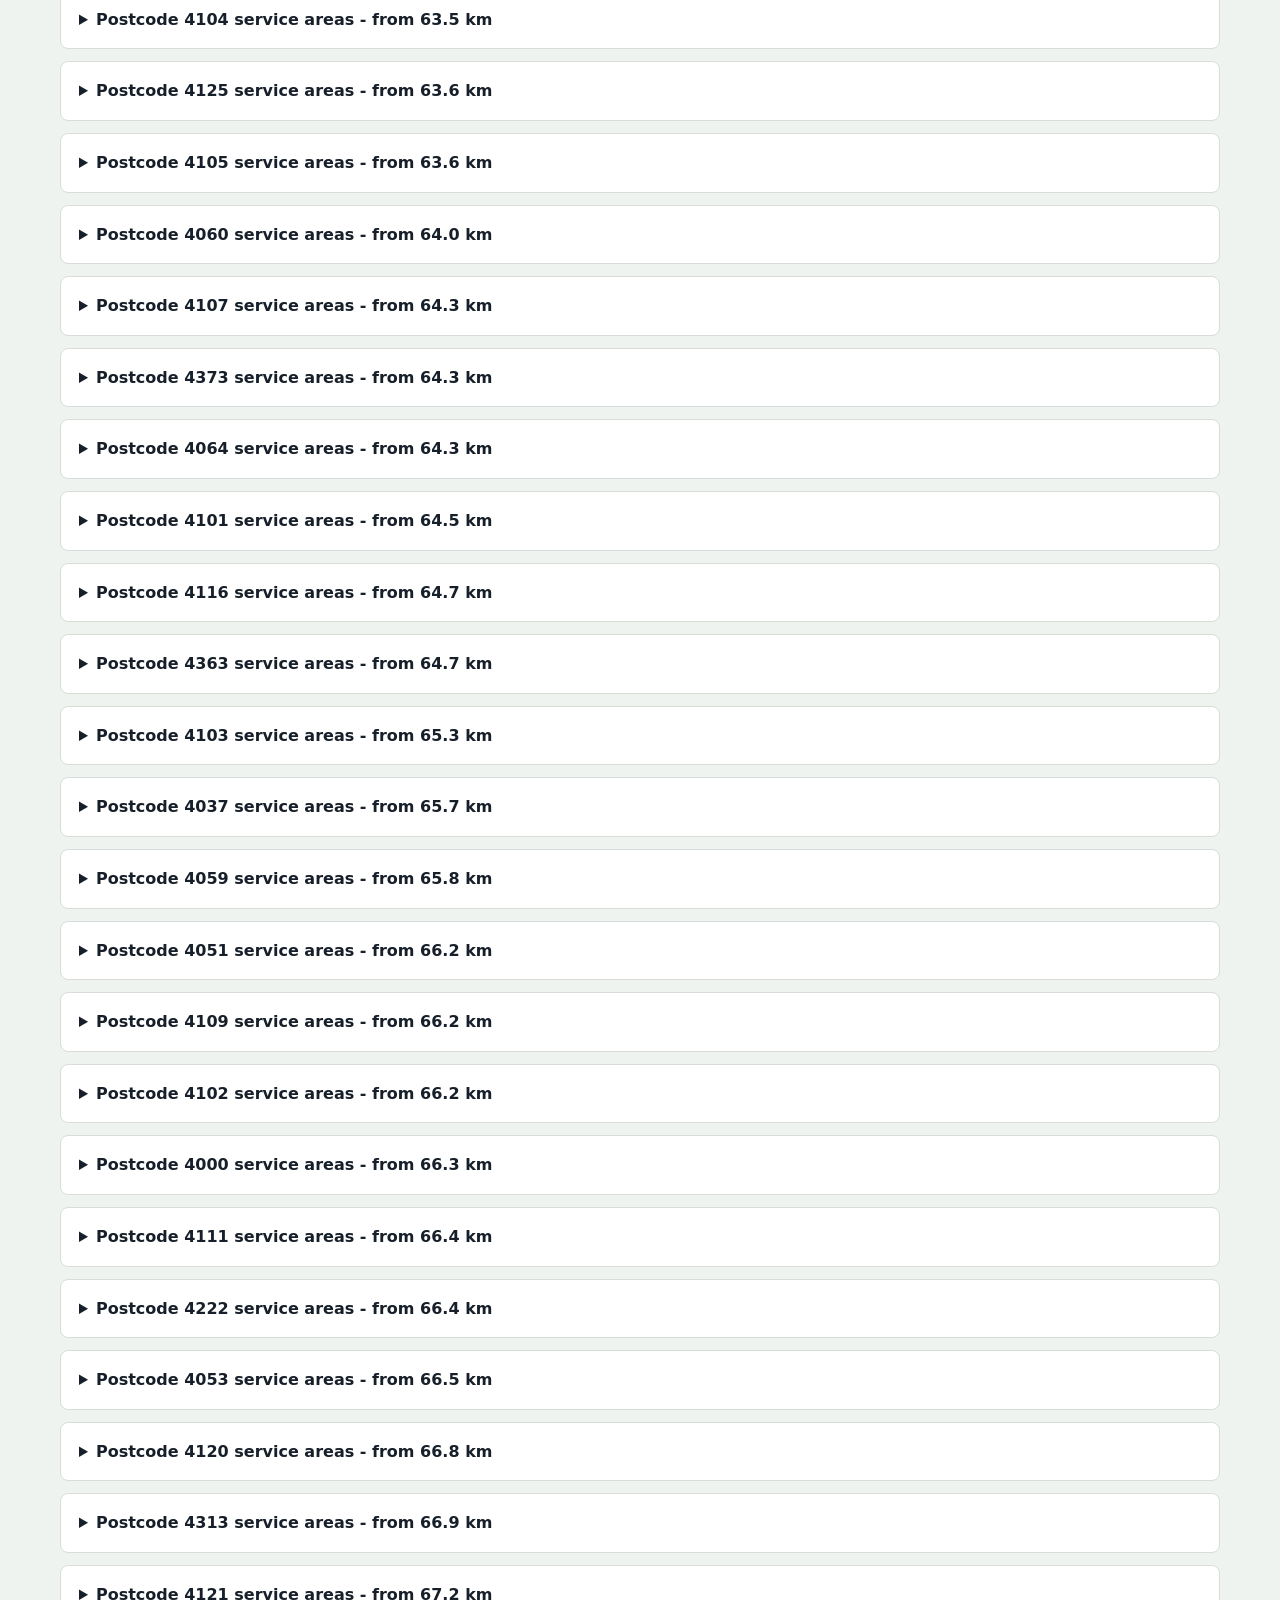
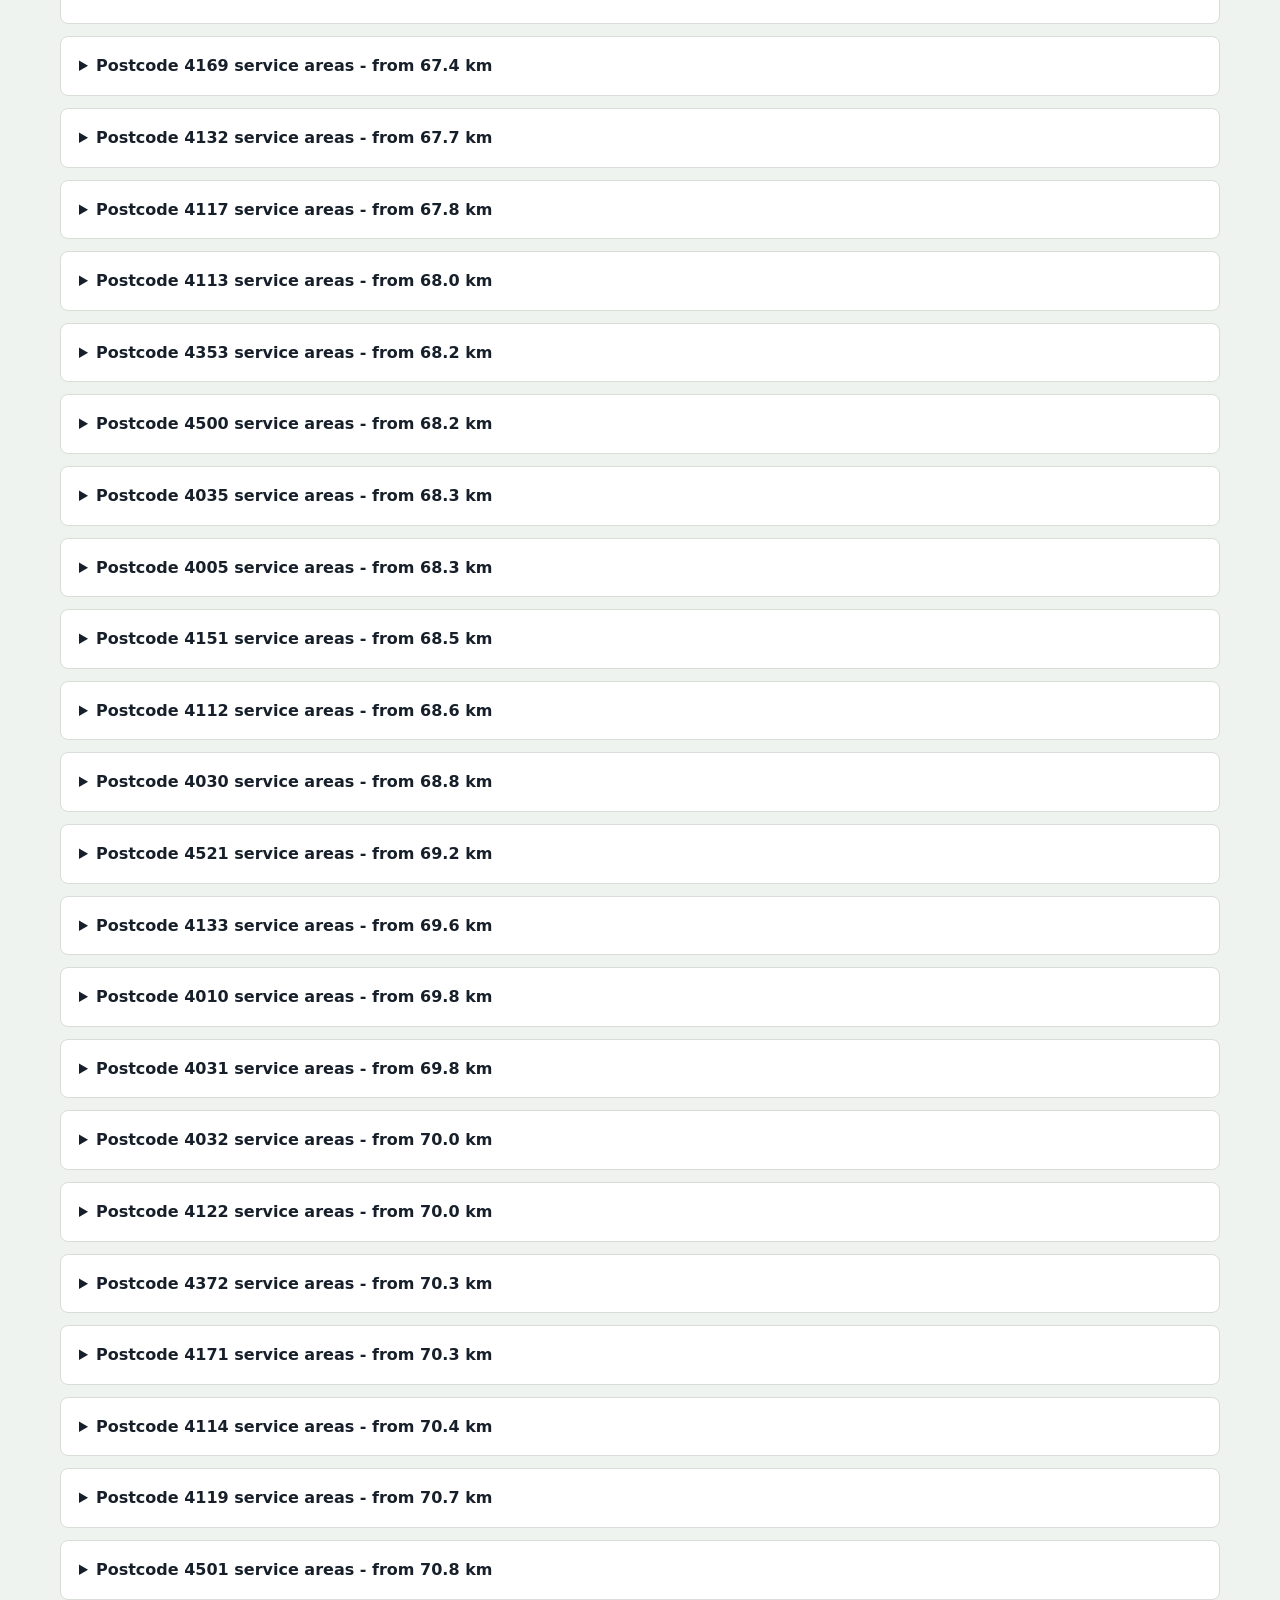
==== commit b5bd269c: "Improve local SEO content" ====
--- a/index.html
+++ b/index.html
@@ -6,6 +6,8 @@
   <title>Painter in Laidley, Plainland, Gatton &amp; Lockyer Valley | DT Painting &amp; Plastering</title>
   <meta name="description" content="Lockyer Valley painter for Laidley, Plainland, Gatton, Hatton Vale, Rosewood, Ipswich and Brisbane. Interior painting, exterior painting, house painting and plaster repairs.">
   <meta name="robots" content="index,follow,max-image-preview:large">
+  <meta name="author" content="DT Painting &amp; Plastering">
+  <meta name="theme-color" content="#1f6f63">
   <link rel="canonical" href="https://dtpaintingandplastering.com/">
 
   <meta property="og:type" content="website">
@@ -25,7 +27,7 @@
   <link rel="stylesheet" href="/assets/site.css">
   <link rel="icon" href="/assets/favicon.svg" type="image/svg+xml">
 
-  <script type="application/ld+json">{"@context":"https://schema.org","@graph":[{"name":"DT Painting \u0026 Plastering","@id":"https://dtpaintingandplastering.com/#website","publisher":{"@id":"https://dtpaintingandplastering.com/#business"},"@type":"WebSite","url":"https://dtpaintingandplastering.com/","inLanguage":"en-AU"},{"@id":"https://dtpaintingandplastering.com/#webpage","@type":"WebPage","url":"https://dtpaintingandplastering.com/","name":"Painter in Laidley, Plainland, Gatton, Lockyer Valley, Ipswich and Brisbane","description":"DT Painting \u0026 Plastering provides house painting, interior painting, exterior painting, repainting and plaster repairs across Lockyer Valley, Ipswich and Brisbane, QLD.","inLanguage":"en-AU","about":{"@id":"https://dtpaintingandplastering.com/#business"},"isPartOf":{"@id":"https://dtpaintingandplastering.com/#website"}},{"url":"https://dtpaintingandplastering.com/","knowsAbout":["Painter near me","House painting","Interior painting","Exterior painting","Residential repainting","Commercial painting","Plaster repairs","Wall patching","Paint preparation"],"description":"Lockyer Valley based painting and plastering business servicing nearby suburbs first, plus Ipswich and Brisbane areas.","@type":"HousePainter","hasOfferCatalog":{"name":"Painting and plastering services","itemListElement":[{"@type":"Offer","itemOffered":{"name":"Interior house painting","@type":"Service"}},{"@type":"Offer","itemOffered":{"name":"Exterior house painting","@type":"Service"}},{"@type":"Offer","itemOffered":{"name":"Plastering and wall repairs","@type":"Service"}}],"@type":"OfferCatalog"},"image":"https://dtpaintingandplastering.com/assets/og-image.svg","name":"DT Painting \u0026 Plastering","address":{"addressRegion":"QLD","addressLocality":"Lockyer Valley","@type":"PostalAddress","addressCountry":"AU"},"areaServed":[{"name":"Lockyer Valley QLD","@type":"AdministrativeArea"},{"name":"Ipswich QLD","@type":"City"},{"name":"Brisbane QLD","@type":"City"},{"name":"Blenheim QLD 4341","@type":"Place"},{"name":"Hatton Vale QLD 4341","@type":"Place"},{"name":"Kensington Grove QLD 4341","@type":"Place"},{"name":"Kentville QLD 4341","@type":"Place"},{"name":"Laidley QLD 4341","@type":"Place"},{"name":"Laidley Creek West QLD 4341","@type":"Place"},{"name":"Laidley Heights QLD 4341","@type":"Place"},{"name":"Laidley North QLD 4341","@type":"Place"},{"name":"Laidley South QLD 4341","@type":"Place"},{"name":"Mount Berryman QLD 4341","@type":"Place"},{"name":"Mulgowie QLD 4341","@type":"Place"},{"name":"Plainland QLD 4341","@type":"Place"},{"name":"Regency Downs QLD 4341","@type":"Place"},{"name":"Summerholm QLD 4341","@type":"Place"},{"name":"Thornton QLD 4341","@type":"Place"},{"name":"Townson QLD 4341","@type":"Place"},{"name":"Ashwell QLD 4340","@type":"Place"},{"name":"Calvert QLD 4340","@type":"Place"},{"name":"Ebenezer QLD 4340","@type":"Place"},{"name":"Grandchester QLD 4340","@type":"Place"},{"name":"Jeebropilly QLD 4340","@type":"Place"},{"name":"Lanefield QLD 4340","@type":"Place"},{"name":"Lower Mount Walker QLD 4340","@type":"Place"},{"name":"Merryvale QLD 4340","@type":"Place"},{"name":"Moorang QLD 4340","@type":"Place"},{"name":"Mount Forbes QLD 4340","@type":"Place"},{"name":"Mount Mort QLD 4340","@type":"Place"},{"name":"Mount Walker QLD 4340","@type":"Place"},{"name":"Mount Walker West QLD 4340","@type":"Place"},{"name":"Rosevale QLD 4340","@type":"Place"},{"name":"Rosewood QLD 4340","@type":"Place"},{"name":"Tallegalla QLD 4340","@type":"Place"},{"name":"The Bluff QLD 4340","@type":"Place"},{"name":"Woolshed QLD 4340","@type":"Place"},{"name":"Crowley Vale QLD 4342","@type":"Place"},{"name":"Forest Hill QLD 4342","@type":"Place"},{"name":"Glen Cairn QLD 4342","@type":"Place"},{"name":"Glenore Grove QLD 4342","@type":"Place"},{"name":"Lockrose QLD 4342","@type":"Place"},{"name":"Lynford QLD 4342","@type":"Place"},{"name":"Gatton College QLD 4345","@type":"Place"},{"name":"Adare QLD 4343","@type":"Place"},{"name":"Black Duck Creek QLD 4343","@type":"Place"},{"name":"Caffey QLD 4343","@type":"Place"},{"name":"College View QLD 4343","@type":"Place"},{"name":"East Haldon QLD 4343","@type":"Place"},{"name":"Fordsdale QLD 4343","@type":"Place"},{"name":"Gatton QLD 4343","@type":"Place"},{"name":"Ingoldsby QLD 4343","@type":"Place"},{"name":"Junction View QLD 4343","@type":"Place"},{"name":"Lake Clarendon QLD 4343","@type":"Place"},{"name":"Lawes QLD 4343","@type":"Place"},{"name":"Lefthand Branch QLD 4343","@type":"Place"},{"name":"Lower Tenthill QLD 4343","@type":"Place"},{"name":"Morton Vale QLD 4343","@type":"Place"},{"name":"Mount Sylvia QLD 4343","@type":"Place"},{"name":"Placid Hills QLD 4343","@type":"Place"},{"name":"Ringwood QLD 4343","@type":"Place"},{"name":"Rockside QLD 4343","@type":"Place"},{"name":"Ropeley QLD 4343","@type":"Place"},{"name":"Spring Creek QLD 4343","@type":"Place"},{"name":"Upper Tenthill QLD 4343","@type":"Place"},{"name":"Vinegar Hill QLD 4343","@type":"Place"},{"name":"Woodbine QLD 4343","@type":"Place"},{"name":"Woodlands QLD 4343","@type":"Place"},{"name":"Marburg QLD 4346","@type":"Place"},{"name":"Grantham QLD 4347","@type":"Place"},{"name":"Ma Ma Creek QLD 4347","@type":"Place"},{"name":"Mount Whitestone QLD 4347","@type":"Place"},{"name":"Veradilla QLD 4347","@type":"Place"},{"name":"Winwill QLD 4347","@type":"Place"},{"name":"Coleyville QLD 4307","@type":"Place"},{"name":"Harrisville QLD 4307","@type":"Place"},{"name":"Mutdapilly QLD 4307","@type":"Place"},{"name":"Radford QLD 4307","@type":"Place"},{"name":"Silverdale QLD 4307","@type":"Place"},{"name":"Warrill View QLD 4307","@type":"Place"},{"name":"Wilsons Plains QLD 4307","@type":"Place"},{"name":"Atkinsons Dam QLD 4311","@type":"Place"},{"name":"Brightview QLD 4311","@type":"Place"},{"name":"Buaraba QLD 4311","@type":"Place"},{"name":"Buaraba South QLD 4311","@type":"Place"},{"name":"Churchable QLD 4311","@type":"Place"},{"name":"Clarendon QLD 4311","@type":"Place"},{"name":"Coolana QLD 4311","@type":"Place"},{"name":"Coominya QLD 4311","@type":"Place"},{"name":"Lockyer Waters QLD 4311","@type":"Place"},{"name":"Lowood QLD 4311","@type":"Place"},{"name":"Minden QLD 4311","@type":"Place"},{"name":"Mount Tarampa QLD 4311","@type":"Place"},{"name":"Patrick Estate QLD 4311","@type":"Place"},{"name":"Prenzlau QLD 4311","@type":"Place"},{"name":"Rifle Range QLD 4311","@type":"Place"},{"name":"Tarampa QLD 4311","@type":"Place"},{"name":"Wivenhoe Hill QLD 4311","@type":"Place"},{"name":"Iredale QLD 4344","@type":"Place"},{"name":"Carpendale QLD 4344","@type":"Place"},{"name":"Egypt QLD 4344","@type":"Place"},{"name":"Flagstone Creek QLD 4344","@type":"Place"},{"name":"Helidon QLD 4344","@type":"Place"},{"name":"Helidon Spa QLD 4344","@type":"Place"},{"name":"Lilydale QLD 4344","@type":"Place"},{"name":"Lockyer QLD 4344","@type":"Place"},{"name":"Rockmount QLD 4344","@type":"Place"},{"name":"Seventeen Mile QLD 4344","@type":"Place"},{"name":"Silver Pinch QLD 4344","@type":"Place"},{"name":"Silver Ridge QLD 4344","@type":"Place"},{"name":"Stockyard QLD 4344","@type":"Place"},{"name":"Upper Flagstone QLD 4344","@type":"Place"},{"name":"Aratula QLD 4309","@type":"Place"},{"name":"Charlwood QLD 4309","@type":"Place"},{"name":"Clumber QLD 4309","@type":"Place"},{"name":"Fassifern QLD 4309","@type":"Place"},{"name":"Fassifern Valley QLD 4309","@type":"Place"},{"name":"Frazerview QLD 4309","@type":"Place"},{"name":"Kalbar QLD 4309","@type":"Place"},{"name":"Kents Lagoon QLD 4309","@type":"Place"},{"name":"Kulgun QLD 4309","@type":"Place"},{"name":"Milora QLD 4309","@type":"Place"},{"name":"Moogerah QLD 4309","@type":"Place"},{"name":"Morwincha QLD 4309","@type":"Place"},{"name":"Mount Edwards QLD 4309","@type":"Place"},{"name":"Munbilla QLD 4309","@type":"Place"},{"name":"Obum Obum QLD 4309","@type":"Place"},{"name":"Tarome QLD 4309","@type":"Place"},{"name":"Teviotville QLD 4309","@type":"Place"},{"name":"Washpool QLD 4309","@type":"Place"},{"name":"Basin Pocket QLD 4305","@type":"Place"},{"name":"Brassall QLD 4305","@type":"Place"},{"name":"Brassall Heights QLD 4305","@type":"Place"},{"name":"Bremer QLD 4305","@type":"Place"},{"name":"Churchill QLD 4305","@type":"Place"},{"name":"Coalfalls QLD 4305","@type":"Place"},{"name":"East Ipswich QLD 4305","@type":"Place"},{"name":"Eastern Heights QLD 4305","@type":"Place"},{"name":"Flinders View QLD 4305","@type":"Place"},{"name":"Ipswich QLD 4305","@type":"Place"},{"name":"Leichhardt QLD 4305","@type":"Place"},{"name":"Limestone Ridges QLD 4305","@type":"Place"},{"name":"Moores Pocket QLD 4305","@type":"Place"},{"name":"Newtown QLD 4305","@type":"Place"},{"name":"North Ipswich QLD 4305","@type":"Place"},{"name":"North Tivoli QLD 4305","@type":"Place"},{"name":"One Mile QLD 4305","@type":"Place"},{"name":"Raceview QLD 4305","@type":"Place"},{"name":"Raymonds Hill QLD 4305","@type":"Place"},{"name":"Sadliers Crossing QLD 4305","@type":"Place"},{"name":"Tivoli QLD 4305","@type":"Place"},{"name":"West Ipswich QLD 4305","@type":"Place"},{"name":"Woodend QLD 4305","@type":"Place"},{"name":"Wulkuraka QLD 4305","@type":"Place"},{"name":"Yamanto QLD 4305","@type":"Place"},{"name":"Silver Ridge QLD 4352","@type":"Place"},{"name":"Ascot QLD 4359","@type":"Place"},{"name":"Budgee QLD 4359","@type":"Place"},{"name":"Greenmount QLD 4359","@type":"Place"},{"name":"Greenmount East QLD 4359","@type":"Place"},{"name":"Hirstglen QLD 4359","@type":"Place"},{"name":"West Haldon QLD 4359","@type":"Place"},{"name":"North Branch QLD 4370","@type":"Place"},{"name":"Amberley QLD 4306","@type":"Place"},{"name":"Avoca Vale QLD 4306","@type":"Place"},{"name":"Banks Creek QLD 4306","@type":"Place"},{"name":"Barellan Point QLD 4306","@type":"Place"},{"name":"Bellhaven QLD 4306","@type":"Place"},{"name":"Benarkin QLD 4306","@type":"Place"},{"name":"Benarkin North QLD 4306","@type":"Place"},{"name":"Blackbutt QLD 4306","@type":"Place"},{"name":"Blackbutt North QLD 4306","@type":"Place"},{"name":"Blackbutt South QLD 4306","@type":"Place"},{"name":"Blacksoil QLD 4306","@type":"Place"},{"name":"Blackwall QLD 4306","@type":"Place"},{"name":"Borallon QLD 4306","@type":"Place"},{"name":"Cherry Creek QLD 4306","@type":"Place"},{"name":"Chuwar QLD 4306","@type":"Place"},{"name":"Colinton QLD 4306","@type":"Place"},{"name":"Deebing Heights QLD 4306","@type":"Place"},{"name":"Dundas QLD 4306","@type":"Place"},{"name":"England Creek QLD 4306","@type":"Place"},{"name":"Fairney View QLD 4306","@type":"Place"}],"@id":"https://dtpaintingandplastering.com/#business"},{"mainEntity":[{"acceptedAnswer":{"text":"Yes. DT Painting \u0026 Plastering is based in the Lockyer Valley region and prioritises nearby suburbs including Laidley, Plainland, Hatton Vale, Kensington Grove, Regency Downs and surrounding communities.","@type":"Answer"},"name":"Do you service Laidley, Plainland and nearby Lockyer Valley suburbs?","@type":"Question"},{"acceptedAnswer":{"text":"The page is written around common local searches such as suburb painter, painter in suburb, painter suburb, house painter suburb, interior painter suburb, exterior painter suburb and plastering suburb.","@type":"Answer"},"name":"What searches is this painting page relevant for?","@type":"Question"},{"acceptedAnswer":{"text":"Yes. DT Painting \u0026 Plastering services the Lockyer Valley region first, then Ipswich and Brisbane areas by project size, timing and location.","@type":"Answer"},"name":"Do you provide painting services in Ipswich and Brisbane?","@type":"Question"},{"acceptedAnswer":{"text":"Services include interior house painting, exterior house painting, residential repainting, commercial painting, plaster repairs, wall patching, surface preparation and finishing.","@type":"Answer"},"name":"What painting and plastering services do you offer?","@type":"Question"}],"@id":"https://dtpaintingandplastering.com/#faq-schema","@type":"FAQPage"}]}</script>
+  <script type="application/ld+json">{"@context":"https://schema.org","@graph":[{"name":"DT Painting \u0026 Plastering","@id":"https://dtpaintingandplastering.com/#website","publisher":{"@id":"https://dtpaintingandplastering.com/#business"},"@type":"WebSite","url":"https://dtpaintingandplastering.com/","inLanguage":"en-AU"},{"@id":"https://dtpaintingandplastering.com/#webpage","@type":"WebPage","url":"https://dtpaintingandplastering.com/","name":"Painter in Laidley, Plainland, Gatton, Lockyer Valley, Ipswich and Brisbane","description":"DT Painting \u0026 Plastering provides house painting, interior painting, exterior painting, repainting and plaster repairs across Lockyer Valley, Ipswich and Brisbane, QLD.","inLanguage":"en-AU","about":{"@id":"https://dtpaintingandplastering.com/#business"},"isPartOf":{"@id":"https://dtpaintingandplastering.com/#website"},"dateModified":"2026-05-05"},{"url":"https://dtpaintingandplastering.com/","knowsAbout":["Painter near me","House painting","Interior painting","Exterior painting","Residential repainting","Commercial painting","Plaster repairs","Wall patching","Paint preparation"],"description":"Lockyer Valley based painting and plastering business servicing nearby suburbs first, plus Ipswich and Brisbane areas.","@type":"HousePainter","hasOfferCatalog":{"name":"Painting and plastering services","itemListElement":[{"@type":"Offer","itemOffered":{"name":"Interior house painting","@type":"Service"}},{"@type":"Offer","itemOffered":{"name":"Exterior house painting","@type":"Service"}},{"@type":"Offer","itemOffered":{"name":"Plastering and wall repairs","@type":"Service"}}],"@type":"OfferCatalog"},"image":"https://dtpaintingandplastering.com/assets/og-image.svg","name":"DT Painting \u0026 Plastering","address":{"addressRegion":"QLD","addressLocality":"Lockyer Valley","@type":"PostalAddress","addressCountry":"AU"},"areaServed":[{"name":"Lockyer Valley QLD","@type":"AdministrativeArea"},{"name":"Ipswich QLD","@type":"City"},{"name":"Brisbane QLD","@type":"City"},{"name":"Blenheim QLD 4341","@type":"Place"},{"name":"Hatton Vale QLD 4341","@type":"Place"},{"name":"Kensington Grove QLD 4341","@type":"Place"},{"name":"Kentville QLD 4341","@type":"Place"},{"name":"Laidley QLD 4341","@type":"Place"},{"name":"Laidley Creek West QLD 4341","@type":"Place"},{"name":"Laidley Heights QLD 4341","@type":"Place"},{"name":"Laidley North QLD 4341","@type":"Place"},{"name":"Laidley South QLD 4341","@type":"Place"},{"name":"Mount Berryman QLD 4341","@type":"Place"},{"name":"Mulgowie QLD 4341","@type":"Place"},{"name":"Plainland QLD 4341","@type":"Place"},{"name":"Regency Downs QLD 4341","@type":"Place"},{"name":"Summerholm QLD 4341","@type":"Place"},{"name":"Thornton QLD 4341","@type":"Place"},{"name":"Townson QLD 4341","@type":"Place"},{"name":"Ashwell QLD 4340","@type":"Place"},{"name":"Calvert QLD 4340","@type":"Place"},{"name":"Ebenezer QLD 4340","@type":"Place"},{"name":"Grandchester QLD 4340","@type":"Place"},{"name":"Jeebropilly QLD 4340","@type":"Place"},{"name":"Lanefield QLD 4340","@type":"Place"},{"name":"Lower Mount Walker QLD 4340","@type":"Place"},{"name":"Merryvale QLD 4340","@type":"Place"},{"name":"Moorang QLD 4340","@type":"Place"},{"name":"Mount Forbes QLD 4340","@type":"Place"},{"name":"Mount Mort QLD 4340","@type":"Place"},{"name":"Mount Walker QLD 4340","@type":"Place"},{"name":"Mount Walker West QLD 4340","@type":"Place"},{"name":"Rosevale QLD 4340","@type":"Place"},{"name":"Rosewood QLD 4340","@type":"Place"},{"name":"Tallegalla QLD 4340","@type":"Place"},{"name":"The Bluff QLD 4340","@type":"Place"},{"name":"Woolshed QLD 4340","@type":"Place"},{"name":"Crowley Vale QLD 4342","@type":"Place"},{"name":"Forest Hill QLD 4342","@type":"Place"},{"name":"Glen Cairn QLD 4342","@type":"Place"},{"name":"Glenore Grove QLD 4342","@type":"Place"},{"name":"Lockrose QLD 4342","@type":"Place"},{"name":"Lynford QLD 4342","@type":"Place"},{"name":"Gatton College QLD 4345","@type":"Place"},{"name":"Adare QLD 4343","@type":"Place"},{"name":"Black Duck Creek QLD 4343","@type":"Place"},{"name":"Caffey QLD 4343","@type":"Place"},{"name":"College View QLD 4343","@type":"Place"},{"name":"East Haldon QLD 4343","@type":"Place"},{"name":"Fordsdale QLD 4343","@type":"Place"},{"name":"Gatton QLD 4343","@type":"Place"},{"name":"Ingoldsby QLD 4343","@type":"Place"},{"name":"Junction View QLD 4343","@type":"Place"},{"name":"Lake Clarendon QLD 4343","@type":"Place"},{"name":"Lawes QLD 4343","@type":"Place"},{"name":"Lefthand Branch QLD 4343","@type":"Place"},{"name":"Lower Tenthill QLD 4343","@type":"Place"},{"name":"Morton Vale QLD 4343","@type":"Place"},{"name":"Mount Sylvia QLD 4343","@type":"Place"},{"name":"Placid Hills QLD 4343","@type":"Place"},{"name":"Ringwood QLD 4343","@type":"Place"},{"name":"Rockside QLD 4343","@type":"Place"},{"name":"Ropeley QLD 4343","@type":"Place"},{"name":"Spring Creek QLD 4343","@type":"Place"},{"name":"Upper Tenthill QLD 4343","@type":"Place"},{"name":"Vinegar Hill QLD 4343","@type":"Place"},{"name":"Woodbine QLD 4343","@type":"Place"},{"name":"Woodlands QLD 4343","@type":"Place"},{"name":"Marburg QLD 4346","@type":"Place"},{"name":"Grantham QLD 4347","@type":"Place"},{"name":"Ma Ma Creek QLD 4347","@type":"Place"},{"name":"Mount Whitestone QLD 4347","@type":"Place"},{"name":"Veradilla QLD 4347","@type":"Place"},{"name":"Winwill QLD 4347","@type":"Place"},{"name":"Coleyville QLD 4307","@type":"Place"},{"name":"Harrisville QLD 4307","@type":"Place"},{"name":"Mutdapilly QLD 4307","@type":"Place"},{"name":"Radford QLD 4307","@type":"Place"},{"name":"Silverdale QLD 4307","@type":"Place"},{"name":"Warrill View QLD 4307","@type":"Place"},{"name":"Wilsons Plains QLD 4307","@type":"Place"},{"name":"Atkinsons Dam QLD 4311","@type":"Place"},{"name":"Brightview QLD 4311","@type":"Place"},{"name":"Buaraba QLD 4311","@type":"Place"},{"name":"Buaraba South QLD 4311","@type":"Place"},{"name":"Churchable QLD 4311","@type":"Place"},{"name":"Clarendon QLD 4311","@type":"Place"},{"name":"Coolana QLD 4311","@type":"Place"},{"name":"Coominya QLD 4311","@type":"Place"},{"name":"Lockyer Waters QLD 4311","@type":"Place"},{"name":"Lowood QLD 4311","@type":"Place"},{"name":"Minden QLD 4311","@type":"Place"},{"name":"Mount Tarampa QLD 4311","@type":"Place"},{"name":"Patrick Estate QLD 4311","@type":"Place"},{"name":"Prenzlau QLD 4311","@type":"Place"},{"name":"Rifle Range QLD 4311","@type":"Place"},{"name":"Tarampa QLD 4311","@type":"Place"},{"name":"Wivenhoe Hill QLD 4311","@type":"Place"},{"name":"Iredale QLD 4344","@type":"Place"},{"name":"Carpendale QLD 4344","@type":"Place"},{"name":"Egypt QLD 4344","@type":"Place"},{"name":"Flagstone Creek QLD 4344","@type":"Place"},{"name":"Helidon QLD 4344","@type":"Place"},{"name":"Helidon Spa QLD 4344","@type":"Place"},{"name":"Lilydale QLD 4344","@type":"Place"},{"name":"Lockyer QLD 4344","@type":"Place"},{"name":"Rockmount QLD 4344","@type":"Place"},{"name":"Seventeen Mile QLD 4344","@type":"Place"},{"name":"Silver Pinch QLD 4344","@type":"Place"},{"name":"Silver Ridge QLD 4344","@type":"Place"},{"name":"Stockyard QLD 4344","@type":"Place"},{"name":"Upper Flagstone QLD 4344","@type":"Place"},{"name":"Aratula QLD 4309","@type":"Place"},{"name":"Charlwood QLD 4309","@type":"Place"},{"name":"Clumber QLD 4309","@type":"Place"},{"name":"Fassifern QLD 4309","@type":"Place"},{"name":"Fassifern Valley QLD 4309","@type":"Place"},{"name":"Frazerview QLD 4309","@type":"Place"},{"name":"Kalbar QLD 4309","@type":"Place"},{"name":"Kents Lagoon QLD 4309","@type":"Place"},{"name":"Kulgun QLD 4309","@type":"Place"},{"name":"Milora QLD 4309","@type":"Place"},{"name":"Moogerah QLD 4309","@type":"Place"},{"name":"Morwincha QLD 4309","@type":"Place"},{"name":"Mount Edwards QLD 4309","@type":"Place"},{"name":"Munbilla QLD 4309","@type":"Place"},{"name":"Obum Obum QLD 4309","@type":"Place"},{"name":"Tarome QLD 4309","@type":"Place"},{"name":"Teviotville QLD 4309","@type":"Place"},{"name":"Washpool QLD 4309","@type":"Place"},{"name":"Basin Pocket QLD 4305","@type":"Place"},{"name":"Brassall QLD 4305","@type":"Place"},{"name":"Brassall Heights QLD 4305","@type":"Place"},{"name":"Bremer QLD 4305","@type":"Place"},{"name":"Churchill QLD 4305","@type":"Place"},{"name":"Coalfalls QLD 4305","@type":"Place"},{"name":"East Ipswich QLD 4305","@type":"Place"},{"name":"Eastern Heights QLD 4305","@type":"Place"},{"name":"Flinders View QLD 4305","@type":"Place"},{"name":"Ipswich QLD 4305","@type":"Place"},{"name":"Leichhardt QLD 4305","@type":"Place"},{"name":"Limestone Ridges QLD 4305","@type":"Place"},{"name":"Moores Pocket QLD 4305","@type":"Place"},{"name":"Newtown QLD 4305","@type":"Place"},{"name":"North Ipswich QLD 4305","@type":"Place"},{"name":"North Tivoli QLD 4305","@type":"Place"},{"name":"One Mile QLD 4305","@type":"Place"},{"name":"Raceview QLD 4305","@type":"Place"},{"name":"Raymonds Hill QLD 4305","@type":"Place"},{"name":"Sadliers Crossing QLD 4305","@type":"Place"},{"name":"Tivoli QLD 4305","@type":"Place"},{"name":"West Ipswich QLD 4305","@type":"Place"},{"name":"Woodend QLD 4305","@type":"Place"},{"name":"Wulkuraka QLD 4305","@type":"Place"},{"name":"Yamanto QLD 4305","@type":"Place"},{"name":"Silver Ridge QLD 4352","@type":"Place"},{"name":"Ascot QLD 4359","@type":"Place"},{"name":"Budgee QLD 4359","@type":"Place"},{"name":"Greenmount QLD 4359","@type":"Place"},{"name":"Greenmount East QLD 4359","@type":"Place"},{"name":"Hirstglen QLD 4359","@type":"Place"},{"name":"West Haldon QLD 4359","@type":"Place"},{"name":"North Branch QLD 4370","@type":"Place"},{"name":"Amberley QLD 4306","@type":"Place"},{"name":"Avoca Vale QLD 4306","@type":"Place"},{"name":"Banks Creek QLD 4306","@type":"Place"},{"name":"Barellan Point QLD 4306","@type":"Place"},{"name":"Bellhaven QLD 4306","@type":"Place"},{"name":"Benarkin QLD 4306","@type":"Place"},{"name":"Benarkin North QLD 4306","@type":"Place"},{"name":"Blackbutt QLD 4306","@type":"Place"},{"name":"Blackbutt North QLD 4306","@type":"Place"},{"name":"Blackbutt South QLD 4306","@type":"Place"},{"name":"Blacksoil QLD 4306","@type":"Place"},{"name":"Blackwall QLD 4306","@type":"Place"},{"name":"Borallon QLD 4306","@type":"Place"},{"name":"Cherry Creek QLD 4306","@type":"Place"},{"name":"Chuwar QLD 4306","@type":"Place"},{"name":"Colinton QLD 4306","@type":"Place"},{"name":"Deebing Heights QLD 4306","@type":"Place"},{"name":"Dundas QLD 4306","@type":"Place"},{"name":"England Creek QLD 4306","@type":"Place"},{"name":"Fairney View QLD 4306","@type":"Place"}],"@id":"https://dtpaintingandplastering.com/#business","priceRange":"Quote based","slogan":"Painting and plastering across Lockyer Valley, Ipswich and Brisbane"},{"mainEntity":[{"acceptedAnswer":{"text":"Yes. DT Painting \u0026 Plastering is based in the Lockyer Valley region and prioritises nearby suburbs including Laidley, Plainland, Hatton Vale, Kensington Grove, Regency Downs and surrounding communities.","@type":"Answer"},"name":"Do you service Laidley, Plainland and nearby Lockyer Valley suburbs?","@type":"Question"},{"acceptedAnswer":{"text":"The page is written around common local searches such as suburb painter, painter in suburb, painter suburb, house painter suburb, interior painter suburb, exterior painter suburb and plastering suburb.","@type":"Answer"},"name":"What searches is this painting page relevant for?","@type":"Question"},{"acceptedAnswer":{"text":"Yes. DT Painting \u0026 Plastering services the Lockyer Valley region first, then Ipswich and Brisbane areas by project size, timing and location.","@type":"Answer"},"name":"Do you provide painting services in Ipswich and Brisbane?","@type":"Question"},{"acceptedAnswer":{"text":"Services include interior house painting, exterior house painting, residential repainting, commercial painting, plaster repairs, wall patching, surface preparation and finishing.","@type":"Answer"},"name":"What painting and plastering services do you offer?","@type":"Question"},{"acceptedAnswer":{"text":"The page includes nearby suburb names, painting service terms and service-area context so searches such as painter in Laidley, Plainland painter, Gatton house painter, Rosewood painter, Ipswich painter and Brisbane painter have relevant content to match.","@type":"Answer"},"name":"Can I search for my suburb plus painter and still find this page?","@type":"Question"},{"acceptedAnswer":{"text":"Useful quote details include the suburb, whether the work is interior or exterior, the number of rooms or surfaces, the condition of the walls, any plaster repairs needed, timing, and whether the property is lived in, vacant, being sold or being rented.","@type":"Answer"},"name":"What details help with a faster painting quote?","@type":"Question"}],"@id":"https://dtpaintingandplastering.com/#faq-schema","@type":"FAQPage"}]}</script>
 </head>
 <body>
   <a class="skip-link" href="#main">Skip to content</a>
@@ -35,6 +37,7 @@
       <p class="brand" aria-label="DT Painting and Plastering">DT Painting &amp; Plastering</p>
       <nav class="nav" aria-label="Main navigation">
         <a href="#services">Services</a>
+        <a href="#local-proof">Why local</a>
         <a href="#priority-areas">Priority areas</a>
         <a href="#all-areas">All suburbs</a>
         <a href="#quote">Quote</a>
@@ -48,9 +51,9 @@
       <div class="container hero-grid">
         <div>
           <p class="eyebrow">Lockyer Valley based - closest suburbs first</p>
-          <h1>Painter in laidley, Plainland, Gatton and the Lockyer Valley</h1>
+          <h1>Painter in Laidley, Plainland, Gatton and the Lockyer Valley</h1>
           <p class="hero-copy">DT Painting &amp; Plastering provides house painting, interior painting, exterior painting, repainting and plaster repairs across the Lockyer Valley region, with Ipswich and Brisbane projects handled by arrangement.</p>
-          <p class="hero-copy">This page is built around the way local customers search: <strong>Laidley painter</strong>, <strong>painter in Plainland</strong>, <strong>Gatton painter</strong>, <strong>house painter Hatton Vale</strong>, <strong>interior painter Ipswich</strong> and similar suburb painting searches.</p>
+          <p class="hero-copy">This page is built around the way local customers search: <strong>Laidley painter</strong>, <strong>painter in Plainland</strong>, <strong>Gatton painter</strong>, <strong>house painter Hatton Vale</strong>, <strong>interior painter Ipswich</strong>, <strong>exterior painter near me</strong> and similar suburb painting searches.</p>
           <div class="cta-row" aria-label="Contact options">
             <a class="button primary" href="#quote">Request a painting quote</a>
             <a class="button secondary" href="#all-areas">Check your suburb</a>
@@ -88,6 +91,21 @@
             <p>Wall patching, plaster repairs and surface preparation before painting so the final finish looks cleaner and lasts longer.</p>
           </article>
         </div>
+      </div>
+    </section>
+
+    <section class="section muted" id="local-proof">
+      <div class="container split">
+        <div>
+          <p class="eyebrow">Local painting context</p>
+          <h2>Prepared for Lockyer Valley homes, rentals and commercial spaces</h2>
+          <p>Good local painting pages need more than a list of suburbs. Customers want to know whether the painter understands the work: preparing older walls, repainting rentals between tenants, refreshing interiors before sale, repairing plaster damage, and choosing finishes that suit Queensland heat, sun and weather exposure.</p>
+          <p>DT Painting &amp; Plastering is positioned for nearby Lockyer Valley work first, then Ipswich and Brisbane projects where the job size and timing make sense. That local priority helps the page match searches such as <strong>painter near me</strong>, <strong>house painter near Laidley</strong>, <strong>exterior painter Lockyer Valley</strong> and <strong>plaster repairs Ipswich</strong> without creating hundreds of thin suburb pages.</p>
+        </div>
+        <aside class="note" aria-label="Ranking trust signals">
+          <h3>Ranking trust signals to add next</h3>
+          <p>Real project photos, a real phone number, a quote email, Google Business Profile details, reviews and before-and-after examples will strengthen this page more than extra keyword repetition.</p>
+        </aside>
       </div>
     </section>
 
@@ -1900,6 +1918,14 @@
             <summary>Why are the closest suburbs listed first?</summary>
             <p>Nearby suburbs are more relevant to the business location, so they receive stronger priority signals before broader Ipswich and Brisbane coverage.</p>
           </details>
+          <details>
+            <summary>Can I search for my suburb plus painter and still find this page?</summary>
+            <p>That is the goal. The page includes nearby suburb names, painting service terms and service-area context so searches such as painter in Laidley, Plainland painter, Gatton house painter, Rosewood painter, Ipswich painter and Brisbane painter have relevant content to match.</p>
+          </details>
+          <details>
+            <summary>What details help with a faster painting quote?</summary>
+            <p>Useful quote details include the suburb, whether the work is interior or exterior, the number of rooms or surfaces, the condition of the walls, any plaster repairs needed, timing, and whether the property is lived in, vacant, being sold or being rented.</p>
+          </details>
         </div>
       </div>
     </section>
@@ -1917,3 +1943,4 @@
   </script>
 </body>
 </html>
+
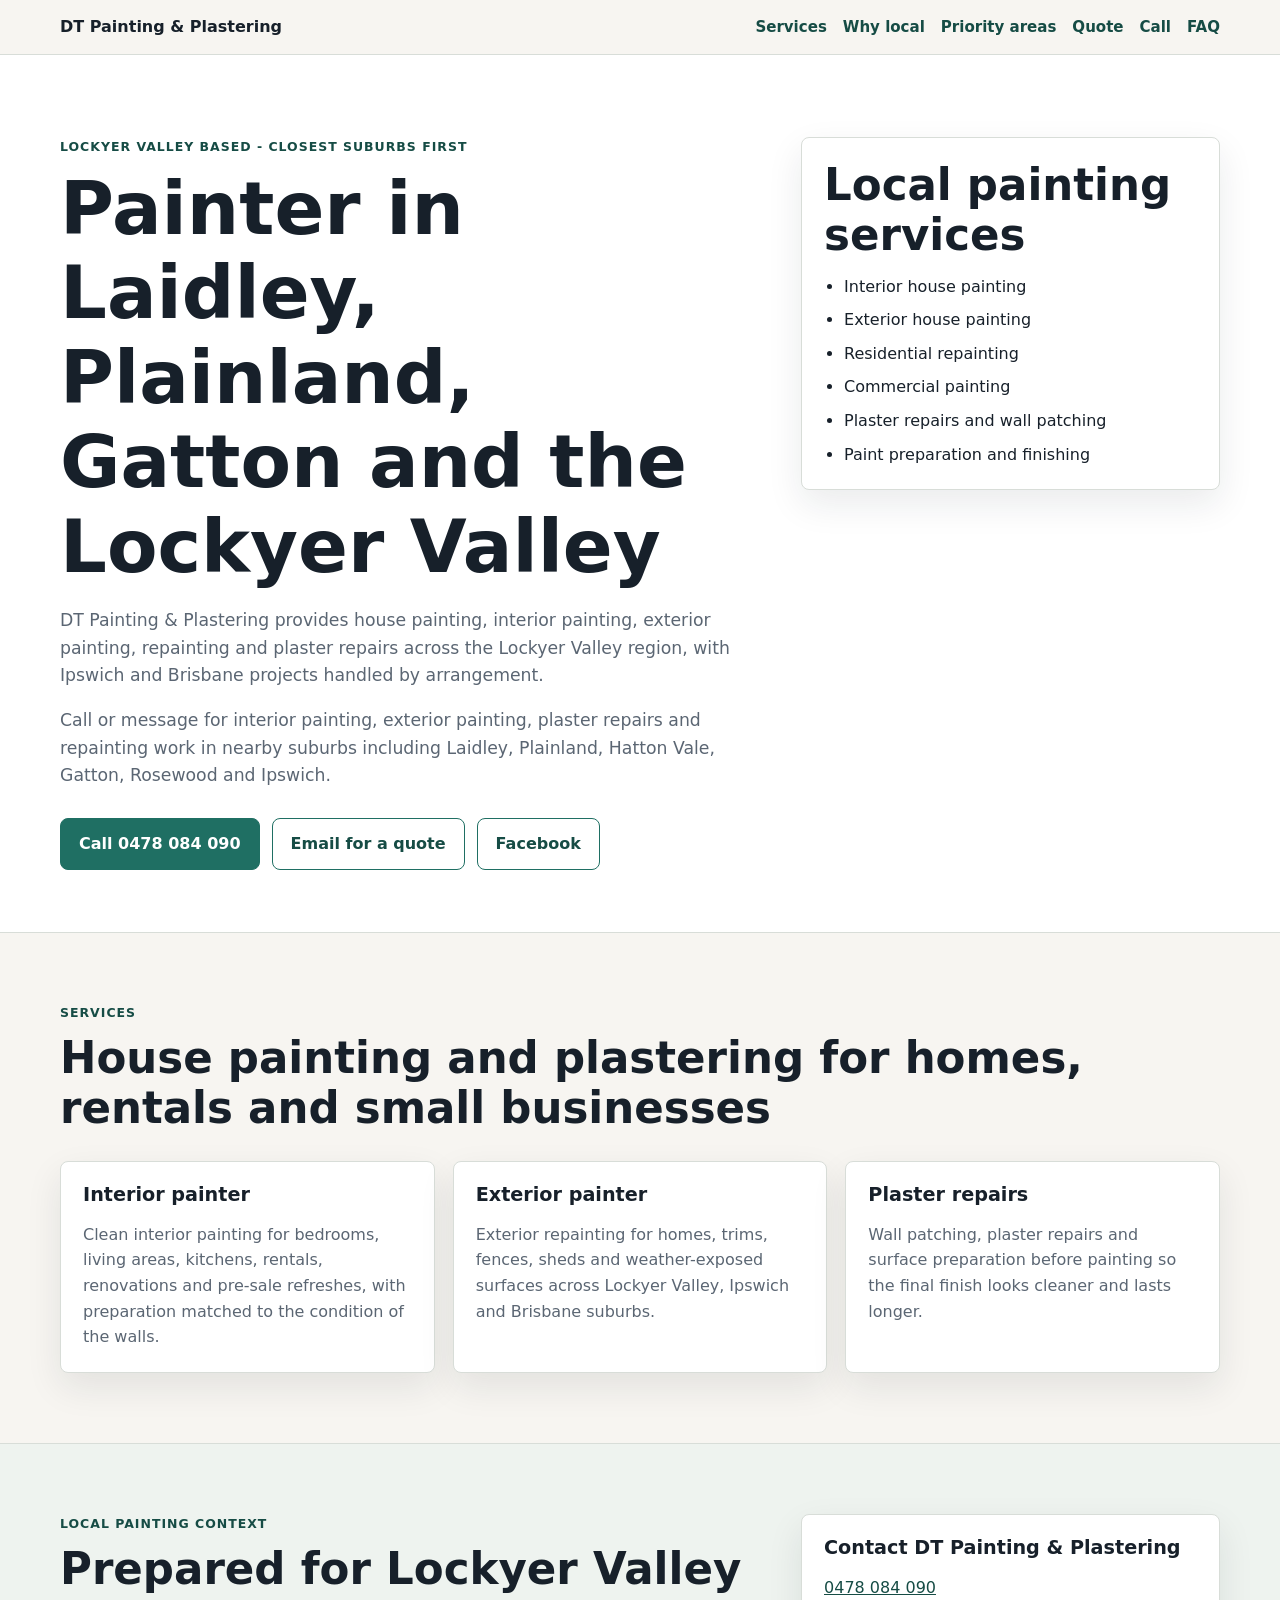
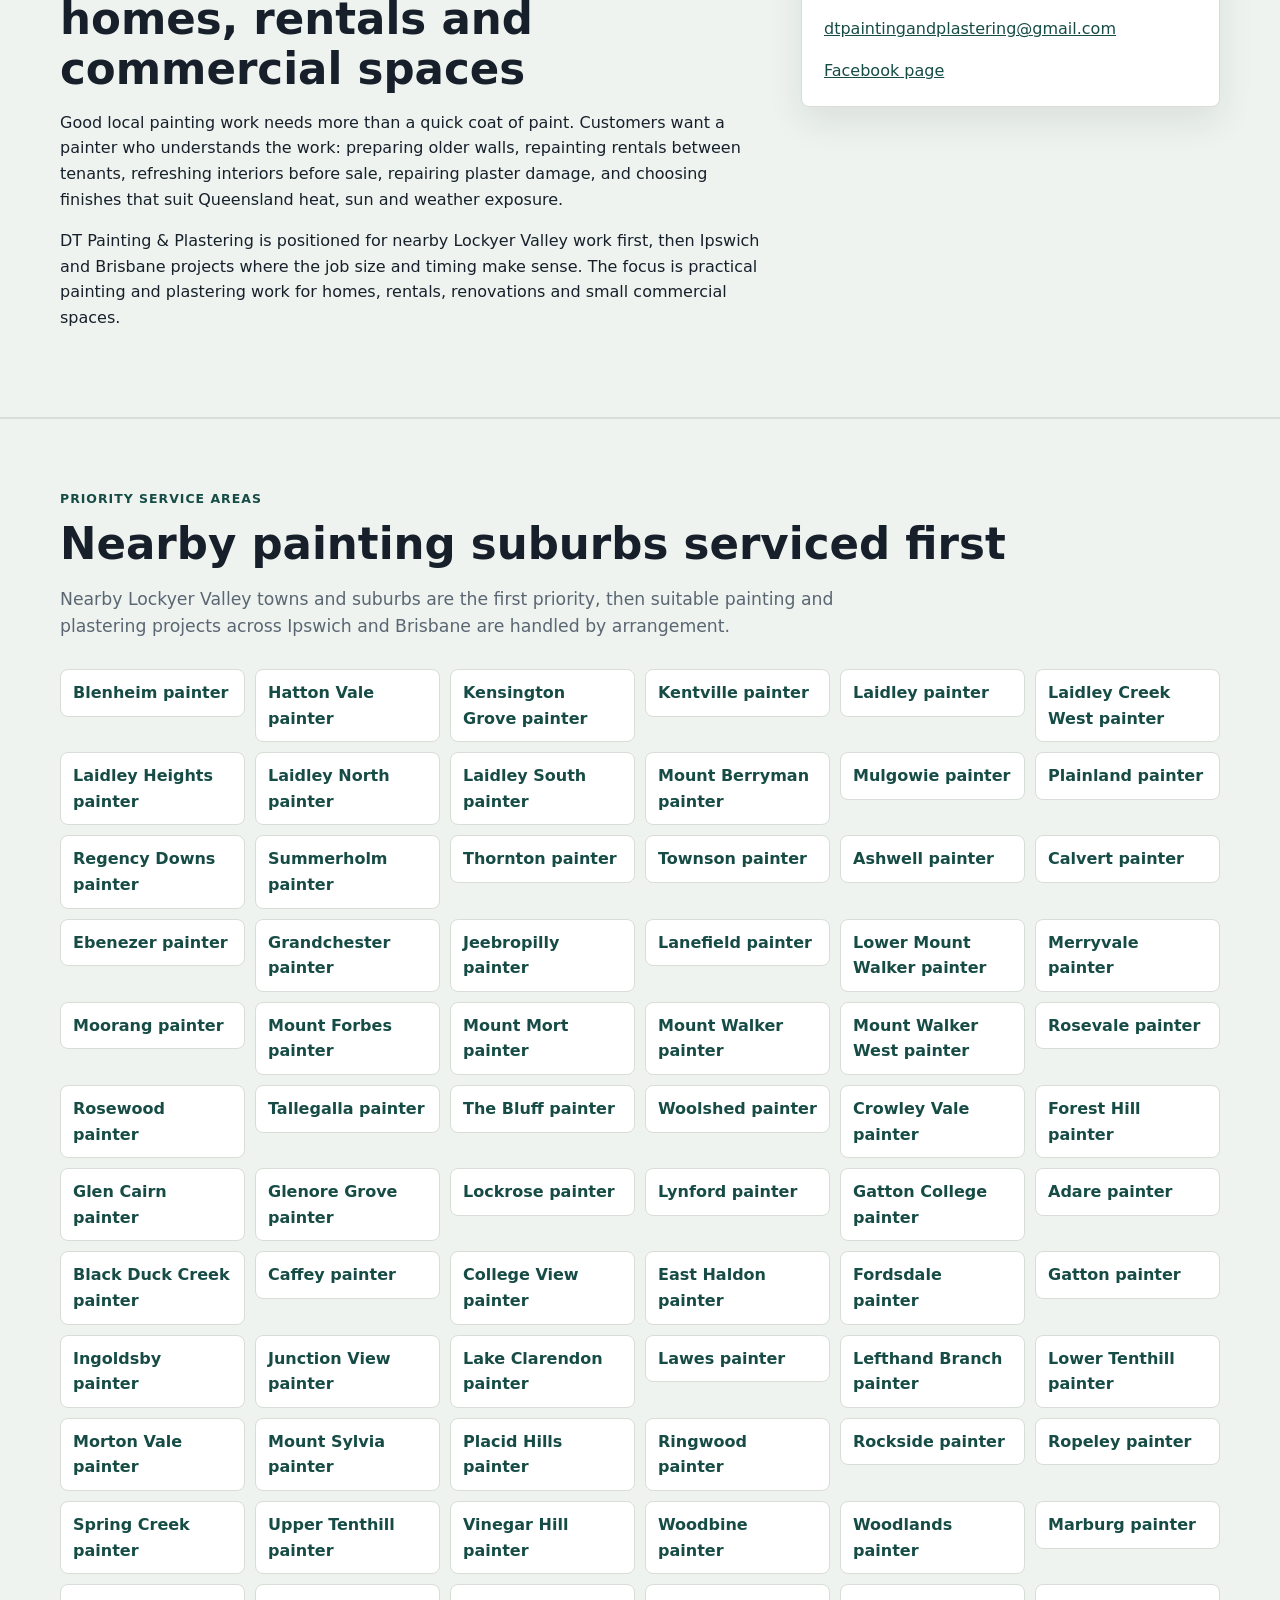
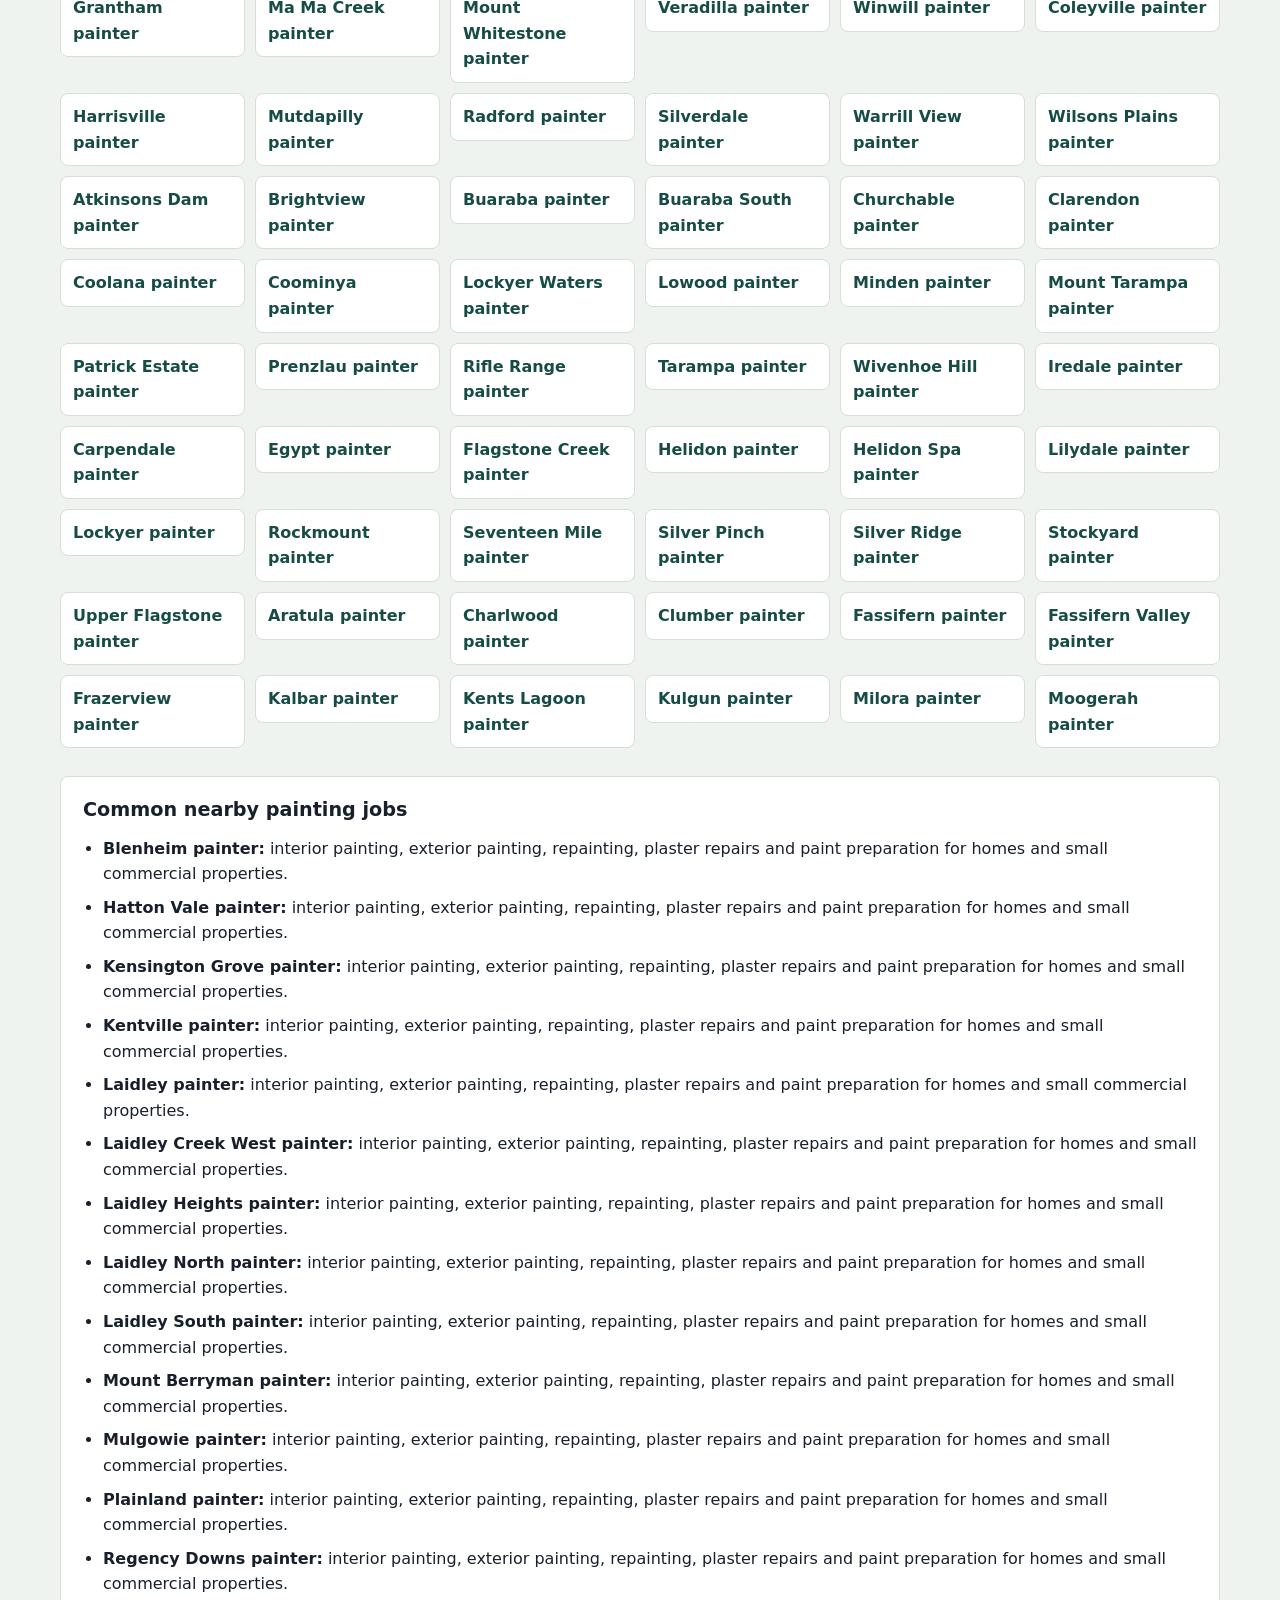
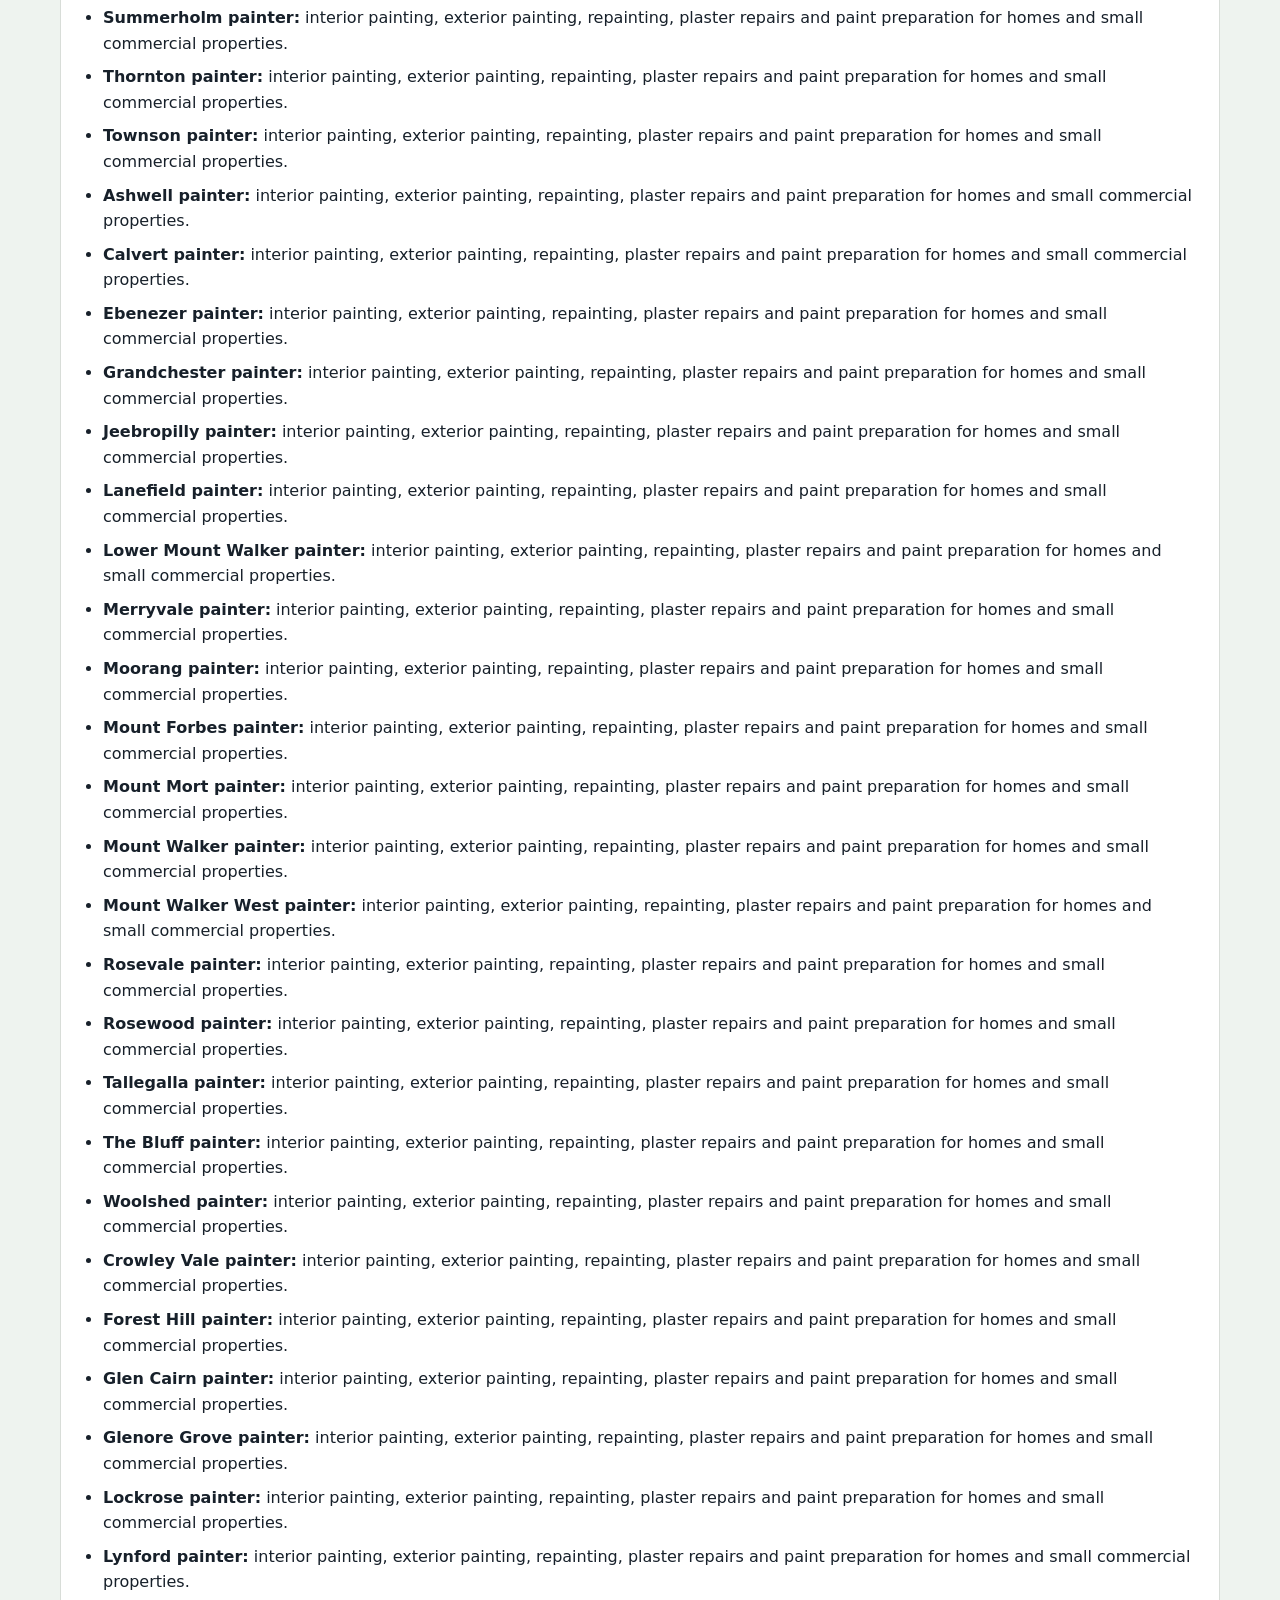
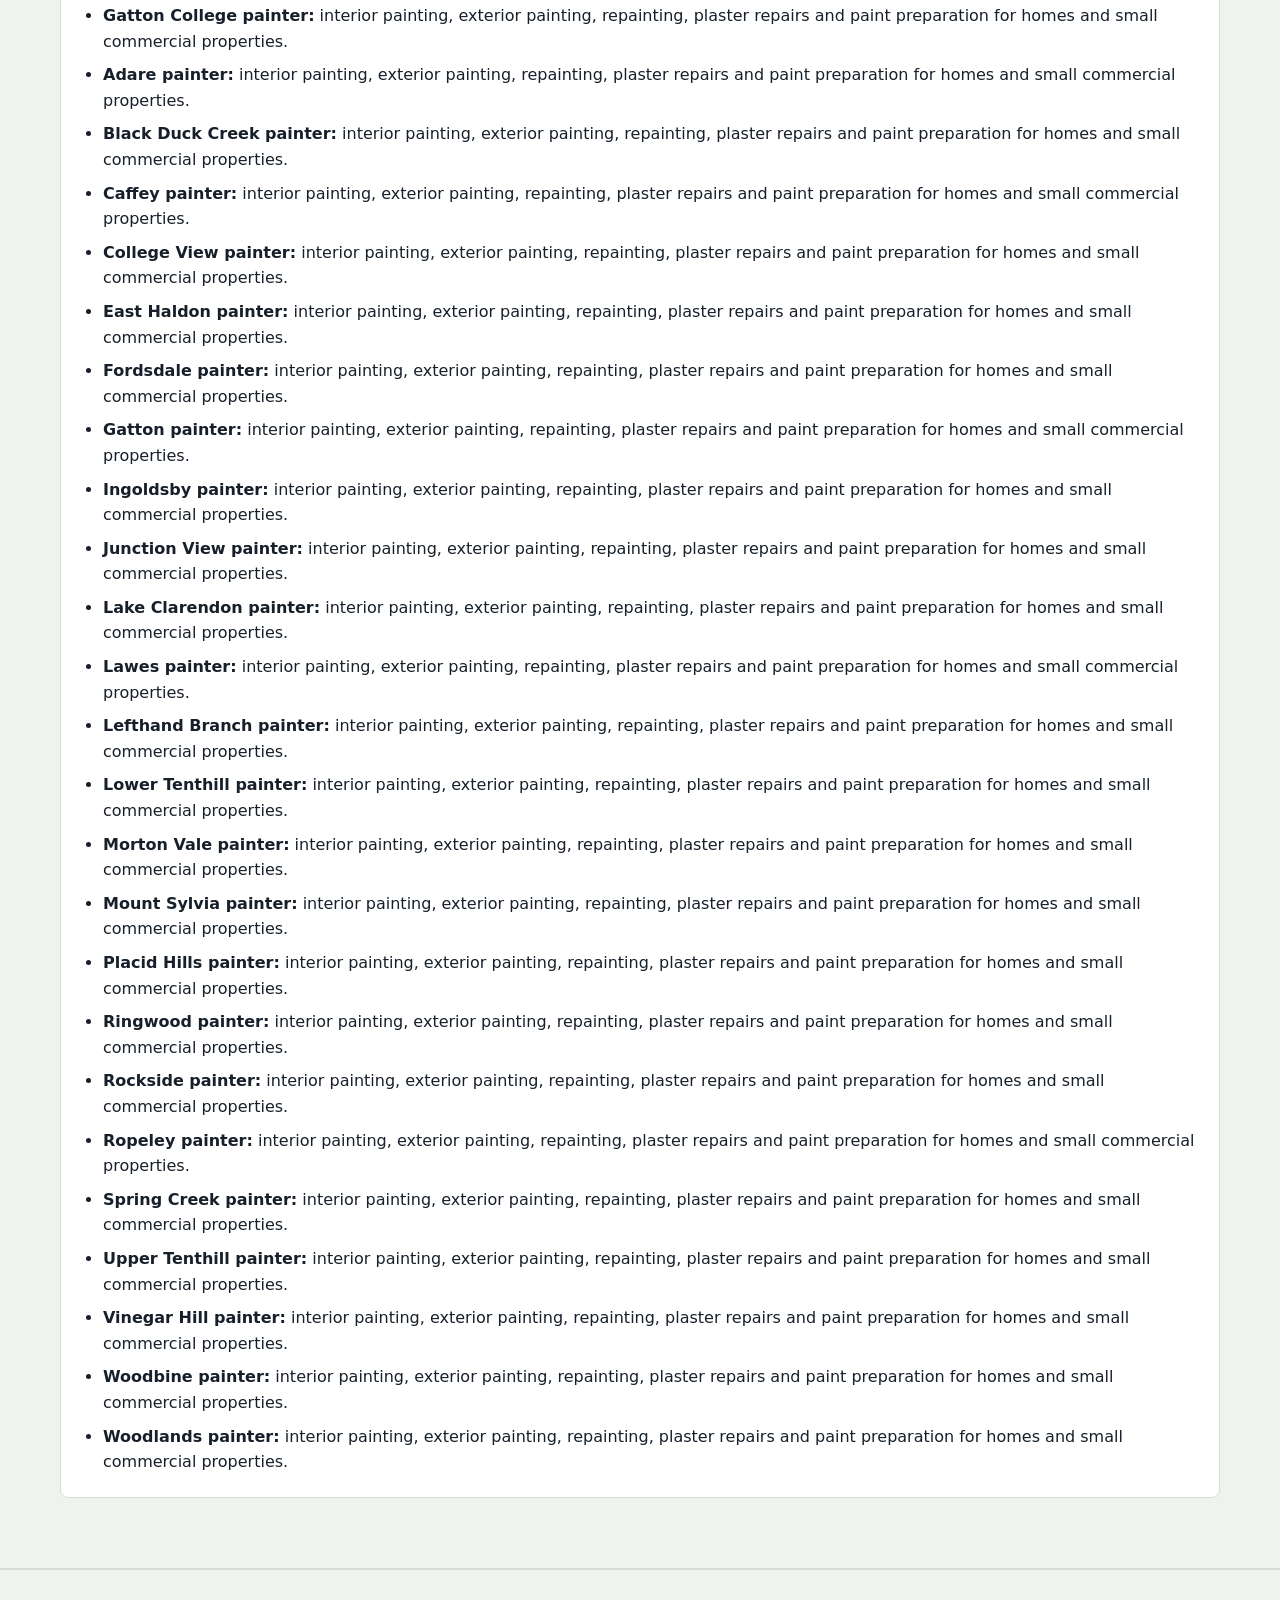
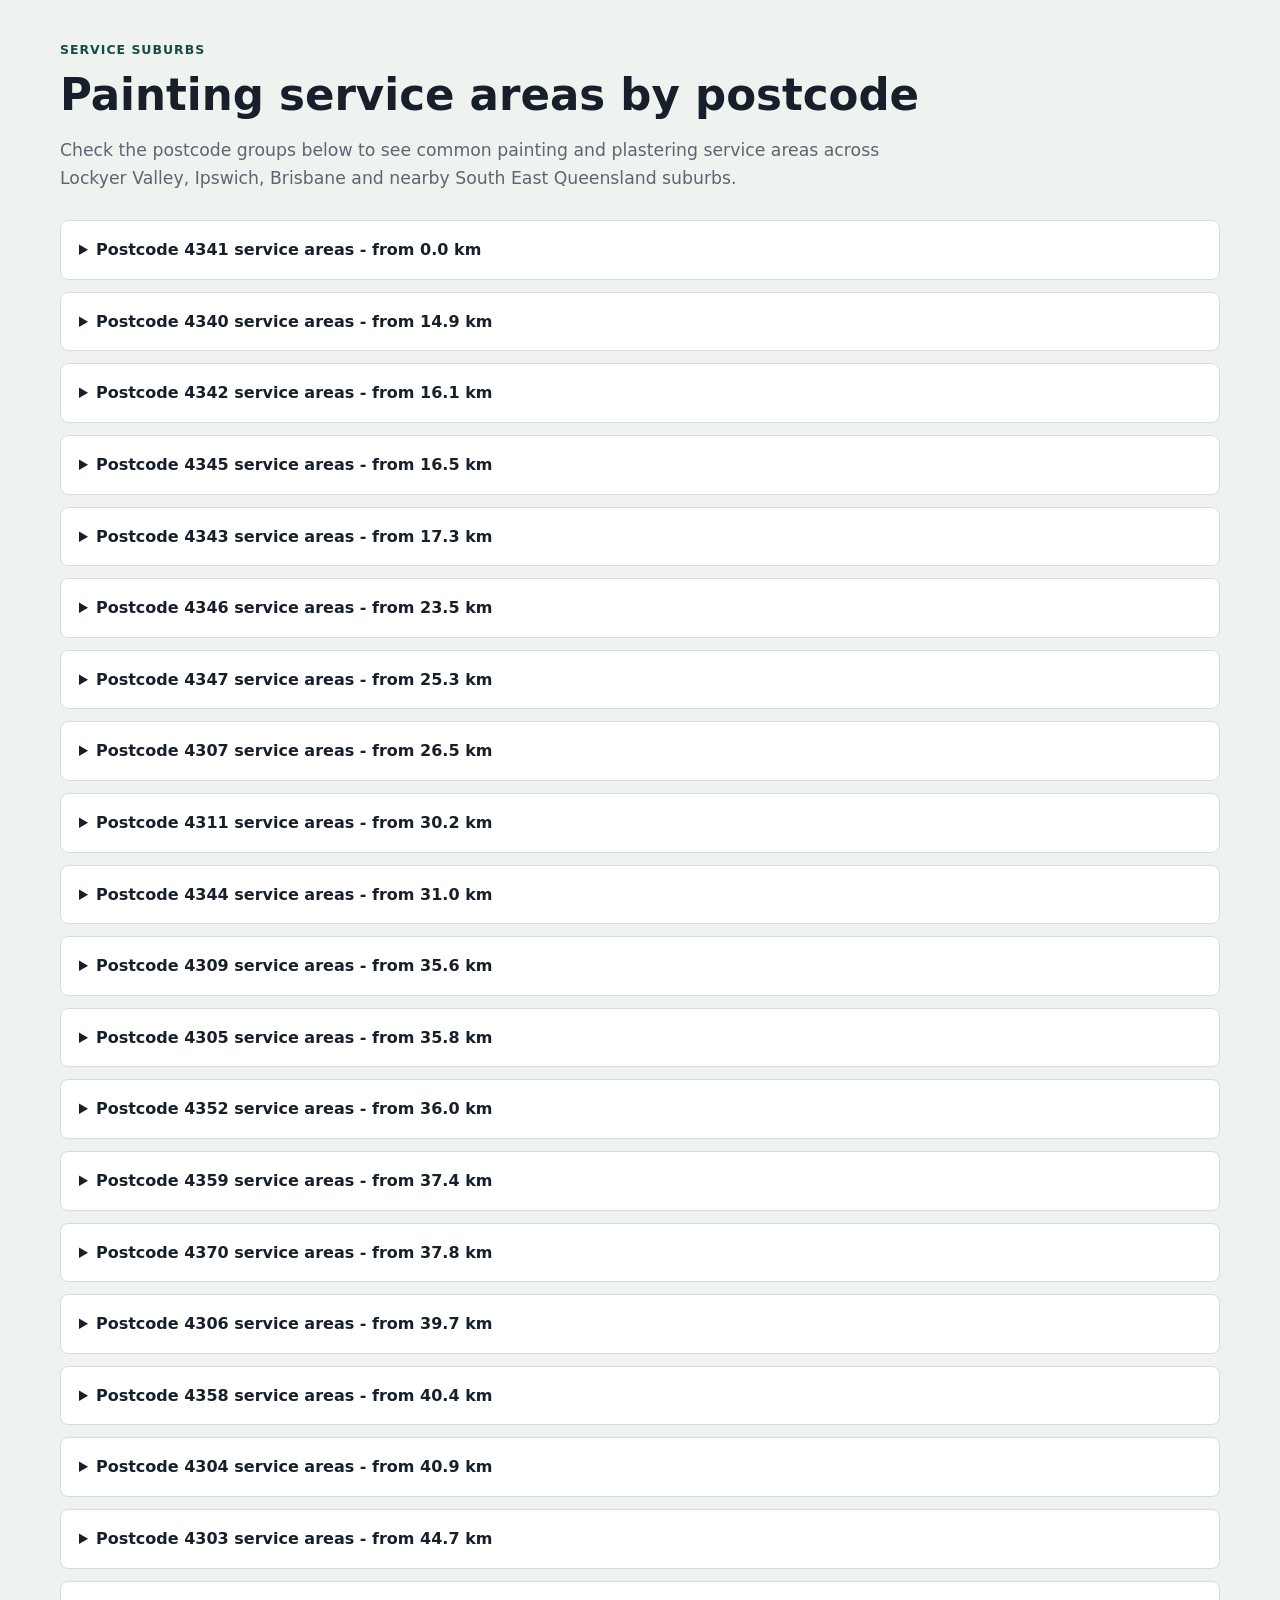
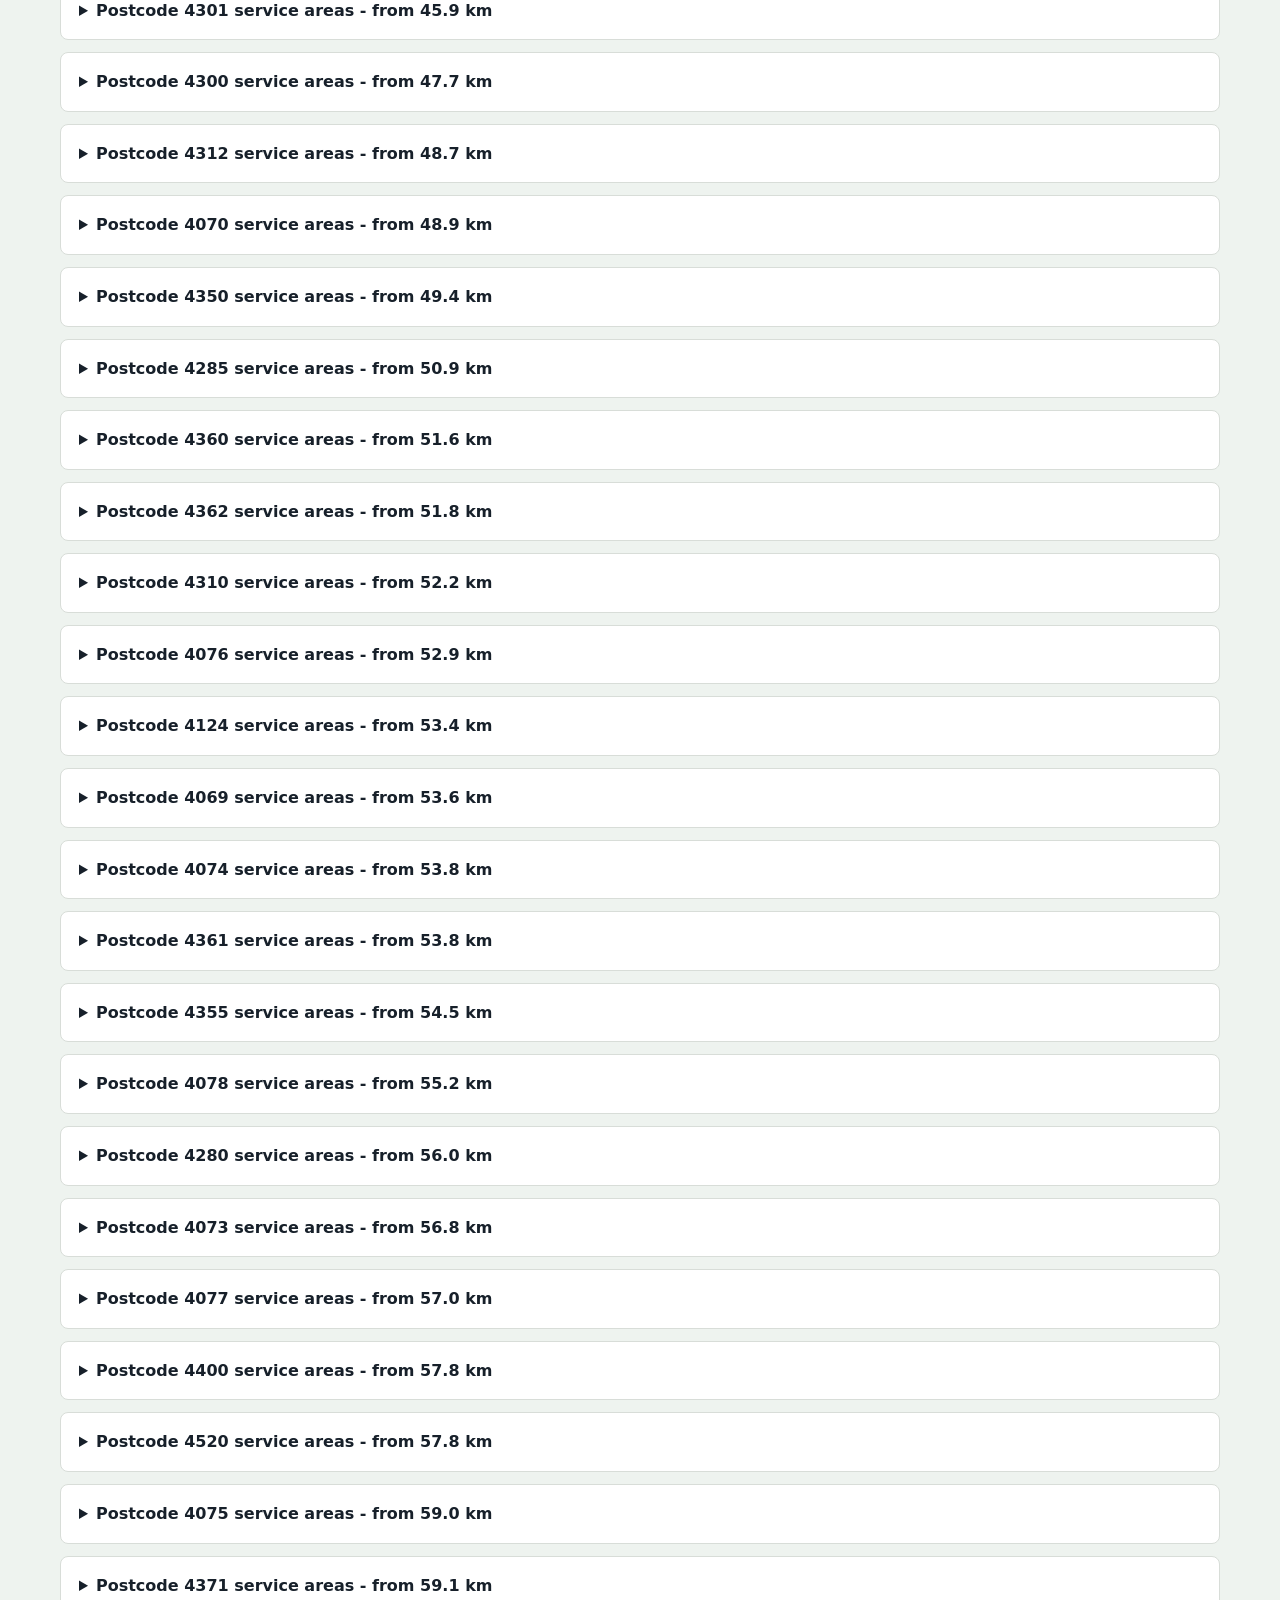
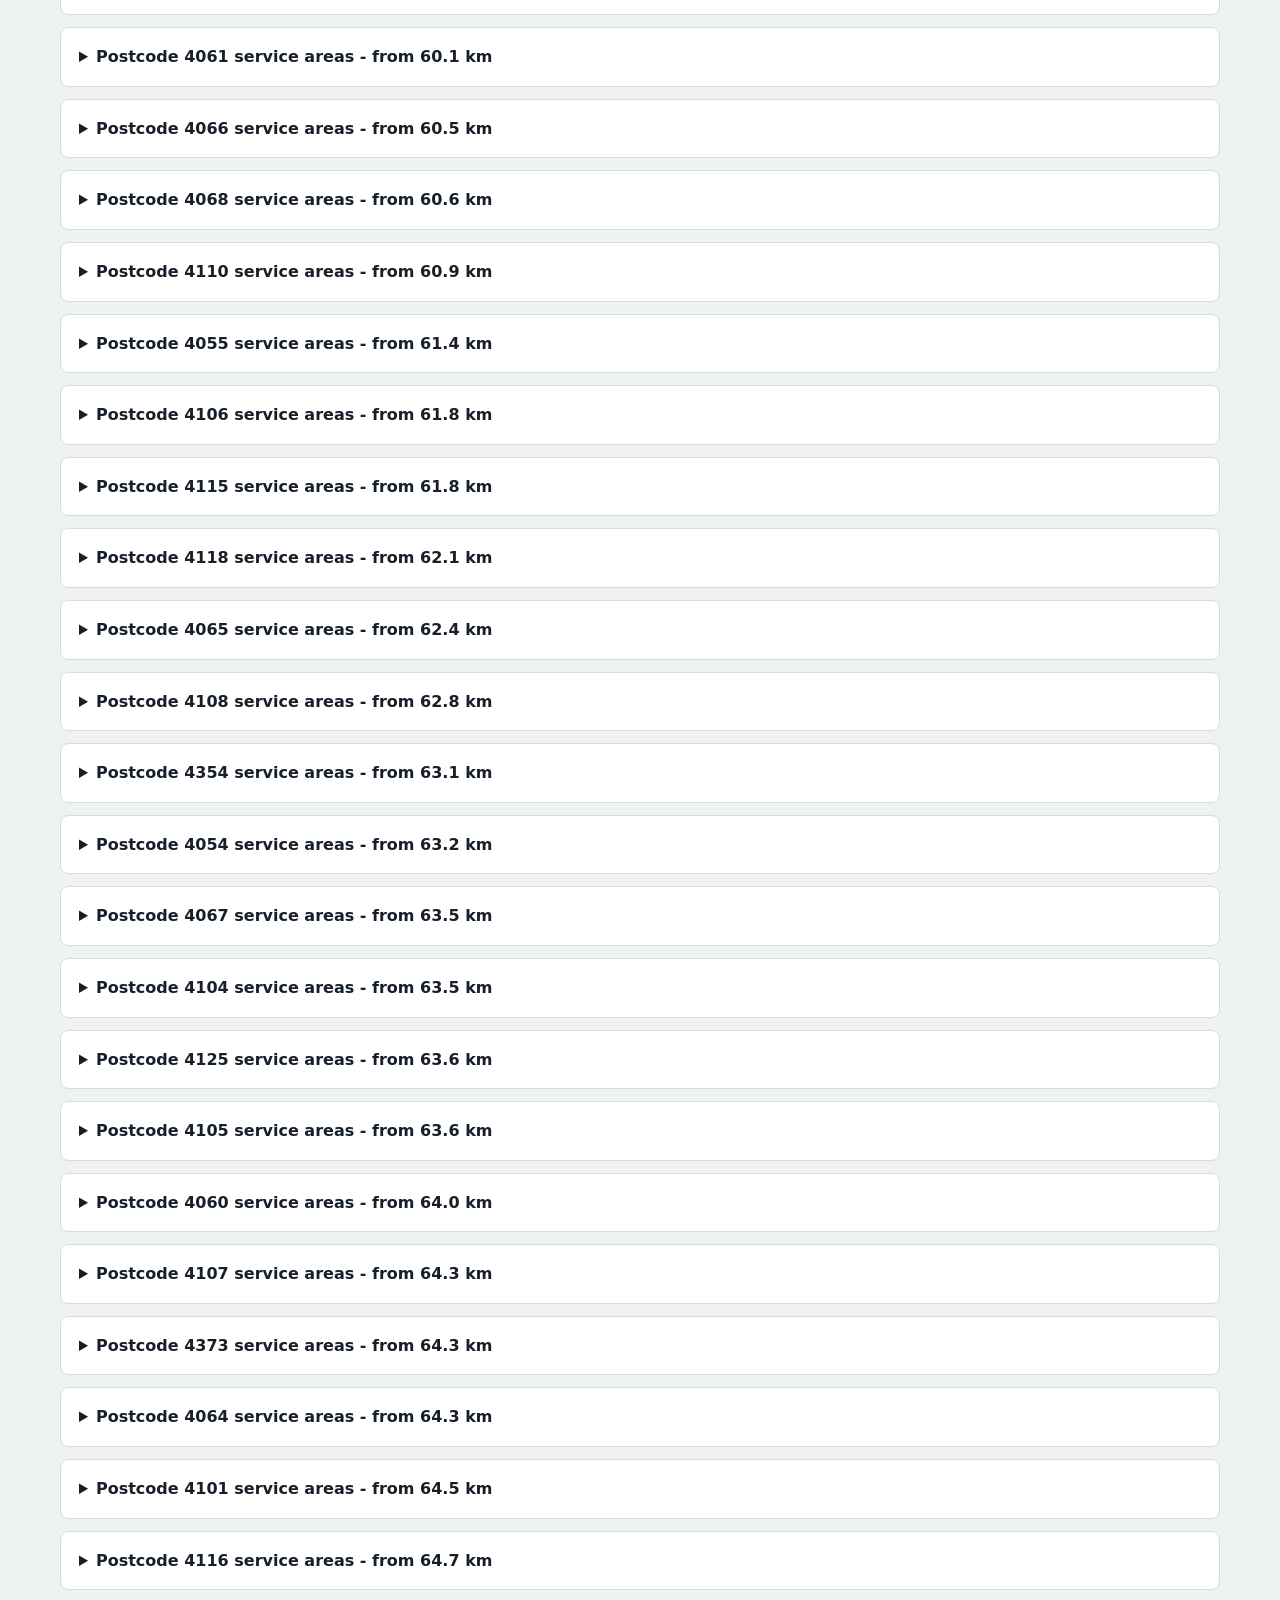
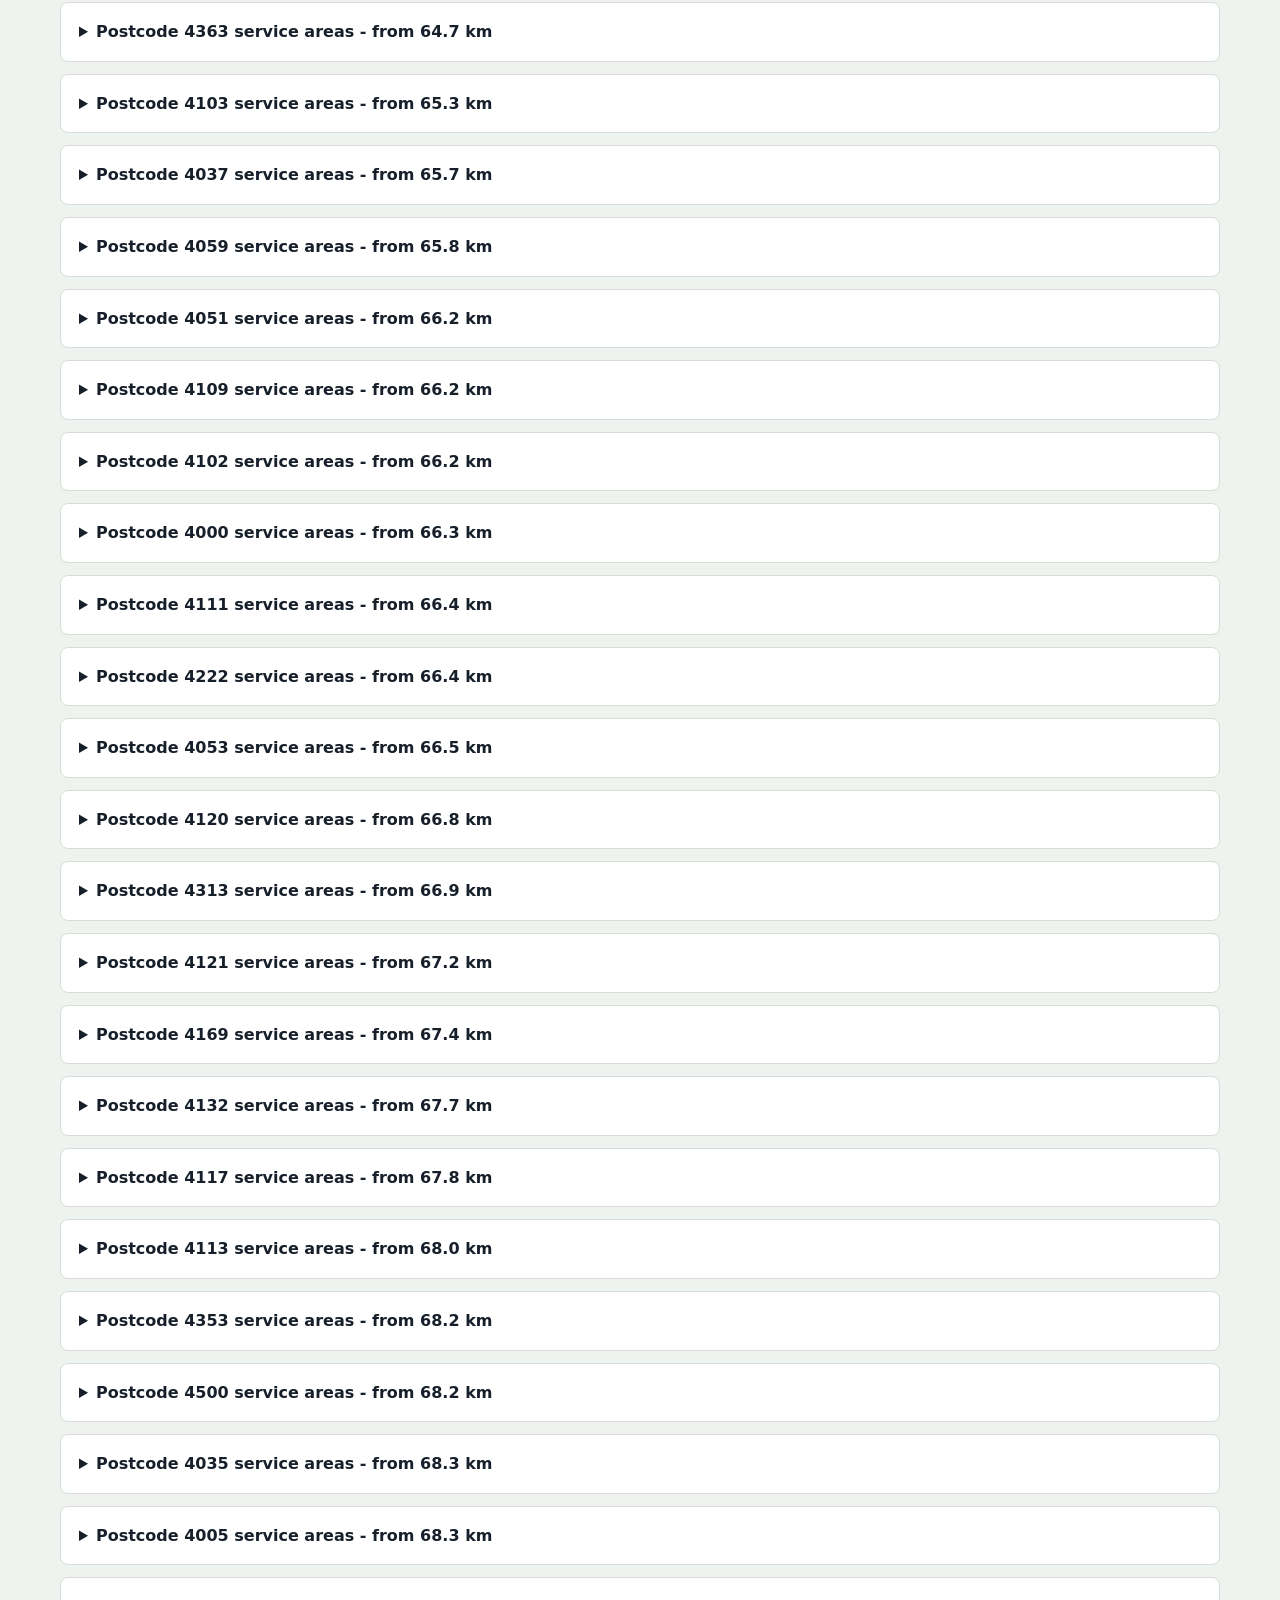
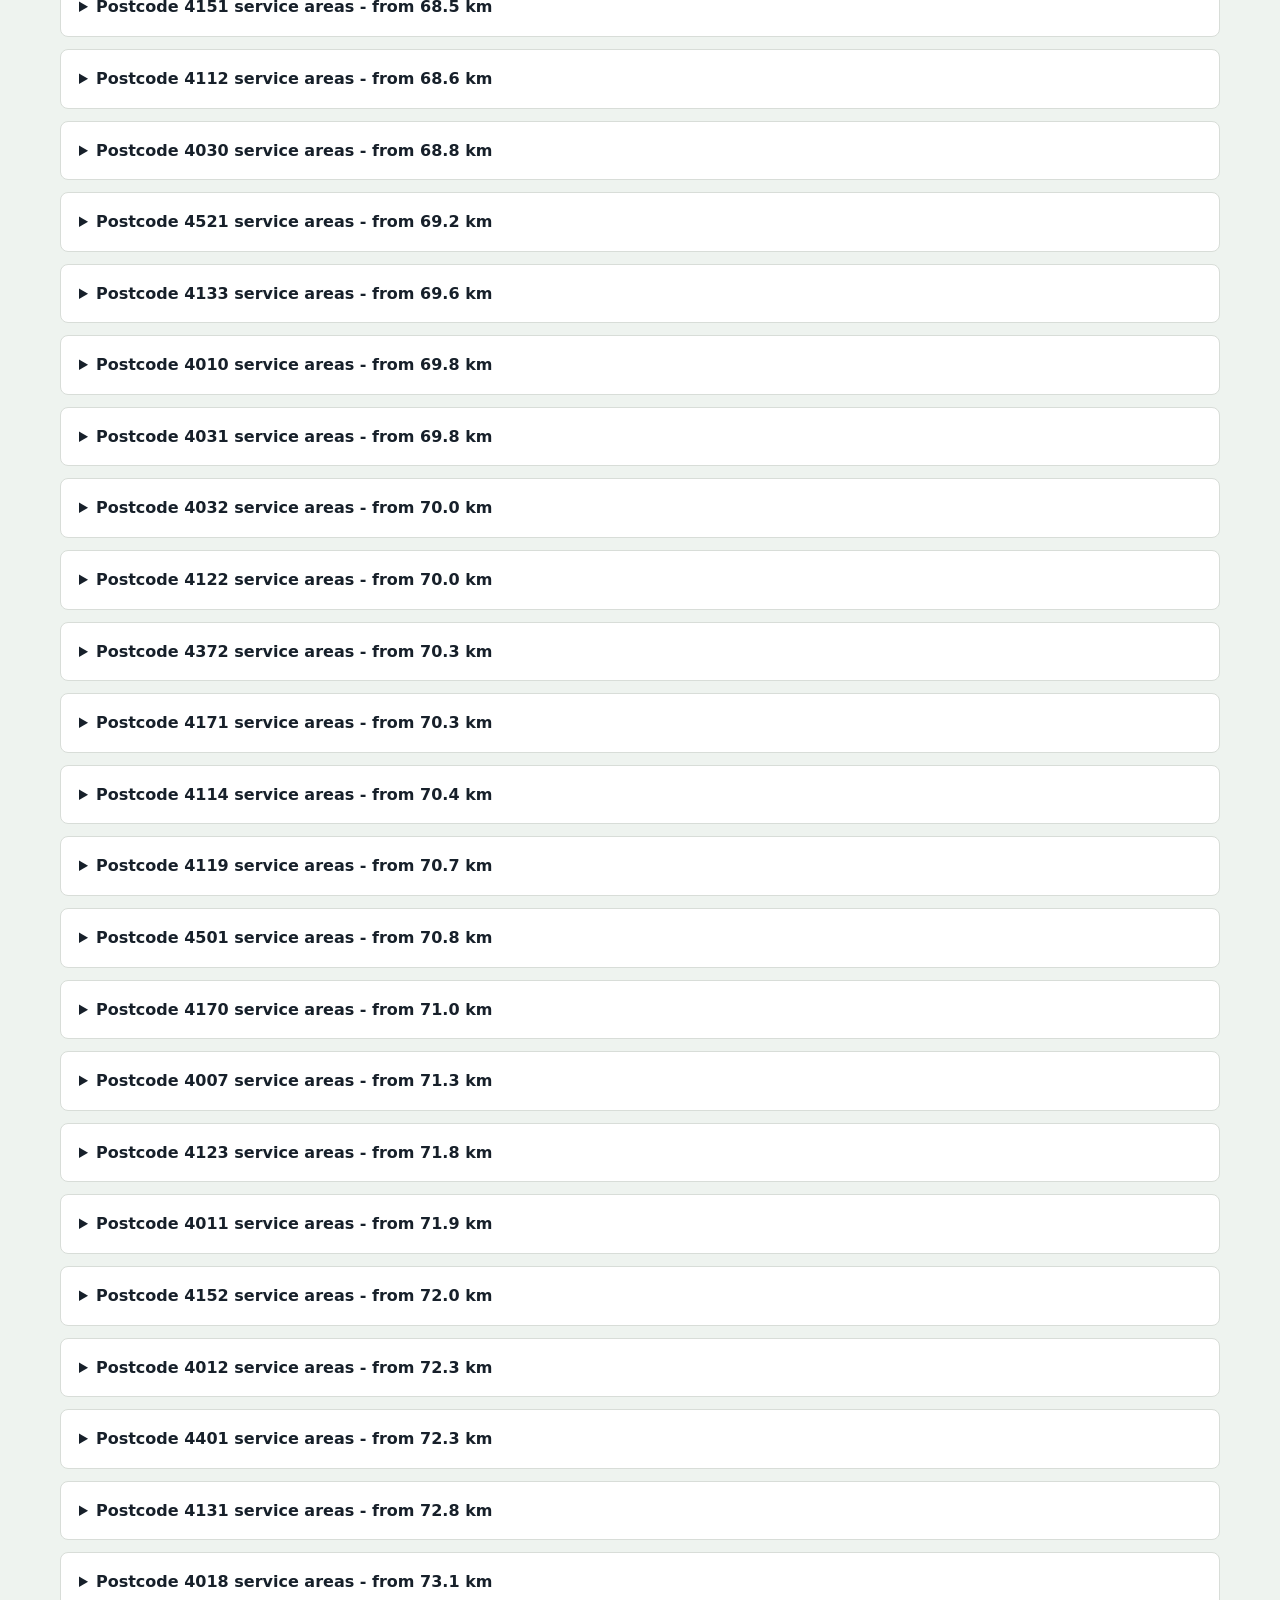
==== commit 3259351c: "Add contact links and clean page copy" ====
--- a/index.html
+++ b/index.html
@@ -27,7 +27,7 @@
   <link rel="stylesheet" href="/assets/site.css">
   <link rel="icon" href="/assets/favicon.svg" type="image/svg+xml">
 
-  <script type="application/ld+json">{"@context":"https://schema.org","@graph":[{"name":"DT Painting \u0026 Plastering","@id":"https://dtpaintingandplastering.com/#website","publisher":{"@id":"https://dtpaintingandplastering.com/#business"},"@type":"WebSite","url":"https://dtpaintingandplastering.com/","inLanguage":"en-AU"},{"@id":"https://dtpaintingandplastering.com/#webpage","@type":"WebPage","url":"https://dtpaintingandplastering.com/","name":"Painter in Laidley, Plainland, Gatton, Lockyer Valley, Ipswich and Brisbane","description":"DT Painting \u0026 Plastering provides house painting, interior painting, exterior painting, repainting and plaster repairs across Lockyer Valley, Ipswich and Brisbane, QLD.","inLanguage":"en-AU","about":{"@id":"https://dtpaintingandplastering.com/#business"},"isPartOf":{"@id":"https://dtpaintingandplastering.com/#website"},"dateModified":"2026-05-05"},{"url":"https://dtpaintingandplastering.com/","knowsAbout":["Painter near me","House painting","Interior painting","Exterior painting","Residential repainting","Commercial painting","Plaster repairs","Wall patching","Paint preparation"],"description":"Lockyer Valley based painting and plastering business servicing nearby suburbs first, plus Ipswich and Brisbane areas.","@type":"HousePainter","hasOfferCatalog":{"name":"Painting and plastering services","itemListElement":[{"@type":"Offer","itemOffered":{"name":"Interior house painting","@type":"Service"}},{"@type":"Offer","itemOffered":{"name":"Exterior house painting","@type":"Service"}},{"@type":"Offer","itemOffered":{"name":"Plastering and wall repairs","@type":"Service"}}],"@type":"OfferCatalog"},"image":"https://dtpaintingandplastering.com/assets/og-image.svg","name":"DT Painting \u0026 Plastering","address":{"addressRegion":"QLD","addressLocality":"Lockyer Valley","@type":"PostalAddress","addressCountry":"AU"},"areaServed":[{"name":"Lockyer Valley QLD","@type":"AdministrativeArea"},{"name":"Ipswich QLD","@type":"City"},{"name":"Brisbane QLD","@type":"City"},{"name":"Blenheim QLD 4341","@type":"Place"},{"name":"Hatton Vale QLD 4341","@type":"Place"},{"name":"Kensington Grove QLD 4341","@type":"Place"},{"name":"Kentville QLD 4341","@type":"Place"},{"name":"Laidley QLD 4341","@type":"Place"},{"name":"Laidley Creek West QLD 4341","@type":"Place"},{"name":"Laidley Heights QLD 4341","@type":"Place"},{"name":"Laidley North QLD 4341","@type":"Place"},{"name":"Laidley South QLD 4341","@type":"Place"},{"name":"Mount Berryman QLD 4341","@type":"Place"},{"name":"Mulgowie QLD 4341","@type":"Place"},{"name":"Plainland QLD 4341","@type":"Place"},{"name":"Regency Downs QLD 4341","@type":"Place"},{"name":"Summerholm QLD 4341","@type":"Place"},{"name":"Thornton QLD 4341","@type":"Place"},{"name":"Townson QLD 4341","@type":"Place"},{"name":"Ashwell QLD 4340","@type":"Place"},{"name":"Calvert QLD 4340","@type":"Place"},{"name":"Ebenezer QLD 4340","@type":"Place"},{"name":"Grandchester QLD 4340","@type":"Place"},{"name":"Jeebropilly QLD 4340","@type":"Place"},{"name":"Lanefield QLD 4340","@type":"Place"},{"name":"Lower Mount Walker QLD 4340","@type":"Place"},{"name":"Merryvale QLD 4340","@type":"Place"},{"name":"Moorang QLD 4340","@type":"Place"},{"name":"Mount Forbes QLD 4340","@type":"Place"},{"name":"Mount Mort QLD 4340","@type":"Place"},{"name":"Mount Walker QLD 4340","@type":"Place"},{"name":"Mount Walker West QLD 4340","@type":"Place"},{"name":"Rosevale QLD 4340","@type":"Place"},{"name":"Rosewood QLD 4340","@type":"Place"},{"name":"Tallegalla QLD 4340","@type":"Place"},{"name":"The Bluff QLD 4340","@type":"Place"},{"name":"Woolshed QLD 4340","@type":"Place"},{"name":"Crowley Vale QLD 4342","@type":"Place"},{"name":"Forest Hill QLD 4342","@type":"Place"},{"name":"Glen Cairn QLD 4342","@type":"Place"},{"name":"Glenore Grove QLD 4342","@type":"Place"},{"name":"Lockrose QLD 4342","@type":"Place"},{"name":"Lynford QLD 4342","@type":"Place"},{"name":"Gatton College QLD 4345","@type":"Place"},{"name":"Adare QLD 4343","@type":"Place"},{"name":"Black Duck Creek QLD 4343","@type":"Place"},{"name":"Caffey QLD 4343","@type":"Place"},{"name":"College View QLD 4343","@type":"Place"},{"name":"East Haldon QLD 4343","@type":"Place"},{"name":"Fordsdale QLD 4343","@type":"Place"},{"name":"Gatton QLD 4343","@type":"Place"},{"name":"Ingoldsby QLD 4343","@type":"Place"},{"name":"Junction View QLD 4343","@type":"Place"},{"name":"Lake Clarendon QLD 4343","@type":"Place"},{"name":"Lawes QLD 4343","@type":"Place"},{"name":"Lefthand Branch QLD 4343","@type":"Place"},{"name":"Lower Tenthill QLD 4343","@type":"Place"},{"name":"Morton Vale QLD 4343","@type":"Place"},{"name":"Mount Sylvia QLD 4343","@type":"Place"},{"name":"Placid Hills QLD 4343","@type":"Place"},{"name":"Ringwood QLD 4343","@type":"Place"},{"name":"Rockside QLD 4343","@type":"Place"},{"name":"Ropeley QLD 4343","@type":"Place"},{"name":"Spring Creek QLD 4343","@type":"Place"},{"name":"Upper Tenthill QLD 4343","@type":"Place"},{"name":"Vinegar Hill QLD 4343","@type":"Place"},{"name":"Woodbine QLD 4343","@type":"Place"},{"name":"Woodlands QLD 4343","@type":"Place"},{"name":"Marburg QLD 4346","@type":"Place"},{"name":"Grantham QLD 4347","@type":"Place"},{"name":"Ma Ma Creek QLD 4347","@type":"Place"},{"name":"Mount Whitestone QLD 4347","@type":"Place"},{"name":"Veradilla QLD 4347","@type":"Place"},{"name":"Winwill QLD 4347","@type":"Place"},{"name":"Coleyville QLD 4307","@type":"Place"},{"name":"Harrisville QLD 4307","@type":"Place"},{"name":"Mutdapilly QLD 4307","@type":"Place"},{"name":"Radford QLD 4307","@type":"Place"},{"name":"Silverdale QLD 4307","@type":"Place"},{"name":"Warrill View QLD 4307","@type":"Place"},{"name":"Wilsons Plains QLD 4307","@type":"Place"},{"name":"Atkinsons Dam QLD 4311","@type":"Place"},{"name":"Brightview QLD 4311","@type":"Place"},{"name":"Buaraba QLD 4311","@type":"Place"},{"name":"Buaraba South QLD 4311","@type":"Place"},{"name":"Churchable QLD 4311","@type":"Place"},{"name":"Clarendon QLD 4311","@type":"Place"},{"name":"Coolana QLD 4311","@type":"Place"},{"name":"Coominya QLD 4311","@type":"Place"},{"name":"Lockyer Waters QLD 4311","@type":"Place"},{"name":"Lowood QLD 4311","@type":"Place"},{"name":"Minden QLD 4311","@type":"Place"},{"name":"Mount Tarampa QLD 4311","@type":"Place"},{"name":"Patrick Estate QLD 4311","@type":"Place"},{"name":"Prenzlau QLD 4311","@type":"Place"},{"name":"Rifle Range QLD 4311","@type":"Place"},{"name":"Tarampa QLD 4311","@type":"Place"},{"name":"Wivenhoe Hill QLD 4311","@type":"Place"},{"name":"Iredale QLD 4344","@type":"Place"},{"name":"Carpendale QLD 4344","@type":"Place"},{"name":"Egypt QLD 4344","@type":"Place"},{"name":"Flagstone Creek QLD 4344","@type":"Place"},{"name":"Helidon QLD 4344","@type":"Place"},{"name":"Helidon Spa QLD 4344","@type":"Place"},{"name":"Lilydale QLD 4344","@type":"Place"},{"name":"Lockyer QLD 4344","@type":"Place"},{"name":"Rockmount QLD 4344","@type":"Place"},{"name":"Seventeen Mile QLD 4344","@type":"Place"},{"name":"Silver Pinch QLD 4344","@type":"Place"},{"name":"Silver Ridge QLD 4344","@type":"Place"},{"name":"Stockyard QLD 4344","@type":"Place"},{"name":"Upper Flagstone QLD 4344","@type":"Place"},{"name":"Aratula QLD 4309","@type":"Place"},{"name":"Charlwood QLD 4309","@type":"Place"},{"name":"Clumber QLD 4309","@type":"Place"},{"name":"Fassifern QLD 4309","@type":"Place"},{"name":"Fassifern Valley QLD 4309","@type":"Place"},{"name":"Frazerview QLD 4309","@type":"Place"},{"name":"Kalbar QLD 4309","@type":"Place"},{"name":"Kents Lagoon QLD 4309","@type":"Place"},{"name":"Kulgun QLD 4309","@type":"Place"},{"name":"Milora QLD 4309","@type":"Place"},{"name":"Moogerah QLD 4309","@type":"Place"},{"name":"Morwincha QLD 4309","@type":"Place"},{"name":"Mount Edwards QLD 4309","@type":"Place"},{"name":"Munbilla QLD 4309","@type":"Place"},{"name":"Obum Obum QLD 4309","@type":"Place"},{"name":"Tarome QLD 4309","@type":"Place"},{"name":"Teviotville QLD 4309","@type":"Place"},{"name":"Washpool QLD 4309","@type":"Place"},{"name":"Basin Pocket QLD 4305","@type":"Place"},{"name":"Brassall QLD 4305","@type":"Place"},{"name":"Brassall Heights QLD 4305","@type":"Place"},{"name":"Bremer QLD 4305","@type":"Place"},{"name":"Churchill QLD 4305","@type":"Place"},{"name":"Coalfalls QLD 4305","@type":"Place"},{"name":"East Ipswich QLD 4305","@type":"Place"},{"name":"Eastern Heights QLD 4305","@type":"Place"},{"name":"Flinders View QLD 4305","@type":"Place"},{"name":"Ipswich QLD 4305","@type":"Place"},{"name":"Leichhardt QLD 4305","@type":"Place"},{"name":"Limestone Ridges QLD 4305","@type":"Place"},{"name":"Moores Pocket QLD 4305","@type":"Place"},{"name":"Newtown QLD 4305","@type":"Place"},{"name":"North Ipswich QLD 4305","@type":"Place"},{"name":"North Tivoli QLD 4305","@type":"Place"},{"name":"One Mile QLD 4305","@type":"Place"},{"name":"Raceview QLD 4305","@type":"Place"},{"name":"Raymonds Hill QLD 4305","@type":"Place"},{"name":"Sadliers Crossing QLD 4305","@type":"Place"},{"name":"Tivoli QLD 4305","@type":"Place"},{"name":"West Ipswich QLD 4305","@type":"Place"},{"name":"Woodend QLD 4305","@type":"Place"},{"name":"Wulkuraka QLD 4305","@type":"Place"},{"name":"Yamanto QLD 4305","@type":"Place"},{"name":"Silver Ridge QLD 4352","@type":"Place"},{"name":"Ascot QLD 4359","@type":"Place"},{"name":"Budgee QLD 4359","@type":"Place"},{"name":"Greenmount QLD 4359","@type":"Place"},{"name":"Greenmount East QLD 4359","@type":"Place"},{"name":"Hirstglen QLD 4359","@type":"Place"},{"name":"West Haldon QLD 4359","@type":"Place"},{"name":"North Branch QLD 4370","@type":"Place"},{"name":"Amberley QLD 4306","@type":"Place"},{"name":"Avoca Vale QLD 4306","@type":"Place"},{"name":"Banks Creek QLD 4306","@type":"Place"},{"name":"Barellan Point QLD 4306","@type":"Place"},{"name":"Bellhaven QLD 4306","@type":"Place"},{"name":"Benarkin QLD 4306","@type":"Place"},{"name":"Benarkin North QLD 4306","@type":"Place"},{"name":"Blackbutt QLD 4306","@type":"Place"},{"name":"Blackbutt North QLD 4306","@type":"Place"},{"name":"Blackbutt South QLD 4306","@type":"Place"},{"name":"Blacksoil QLD 4306","@type":"Place"},{"name":"Blackwall QLD 4306","@type":"Place"},{"name":"Borallon QLD 4306","@type":"Place"},{"name":"Cherry Creek QLD 4306","@type":"Place"},{"name":"Chuwar QLD 4306","@type":"Place"},{"name":"Colinton QLD 4306","@type":"Place"},{"name":"Deebing Heights QLD 4306","@type":"Place"},{"name":"Dundas QLD 4306","@type":"Place"},{"name":"England Creek QLD 4306","@type":"Place"},{"name":"Fairney View QLD 4306","@type":"Place"}],"@id":"https://dtpaintingandplastering.com/#business","priceRange":"Quote based","slogan":"Painting and plastering across Lockyer Valley, Ipswich and Brisbane"},{"mainEntity":[{"acceptedAnswer":{"text":"Yes. DT Painting \u0026 Plastering is based in the Lockyer Valley region and prioritises nearby suburbs including Laidley, Plainland, Hatton Vale, Kensington Grove, Regency Downs and surrounding communities.","@type":"Answer"},"name":"Do you service Laidley, Plainland and nearby Lockyer Valley suburbs?","@type":"Question"},{"acceptedAnswer":{"text":"The page is written around common local searches such as suburb painter, painter in suburb, painter suburb, house painter suburb, interior painter suburb, exterior painter suburb and plastering suburb.","@type":"Answer"},"name":"What searches is this painting page relevant for?","@type":"Question"},{"acceptedAnswer":{"text":"Yes. DT Painting \u0026 Plastering services the Lockyer Valley region first, then Ipswich and Brisbane areas by project size, timing and location.","@type":"Answer"},"name":"Do you provide painting services in Ipswich and Brisbane?","@type":"Question"},{"acceptedAnswer":{"text":"Services include interior house painting, exterior house painting, residential repainting, commercial painting, plaster repairs, wall patching, surface preparation and finishing.","@type":"Answer"},"name":"What painting and plastering services do you offer?","@type":"Question"},{"acceptedAnswer":{"text":"The page includes nearby suburb names, painting service terms and service-area context so searches such as painter in Laidley, Plainland painter, Gatton house painter, Rosewood painter, Ipswich painter and Brisbane painter have relevant content to match.","@type":"Answer"},"name":"Can I search for my suburb plus painter and still find this page?","@type":"Question"},{"acceptedAnswer":{"text":"Useful quote details include the suburb, whether the work is interior or exterior, the number of rooms or surfaces, the condition of the walls, any plaster repairs needed, timing, and whether the property is lived in, vacant, being sold or being rented.","@type":"Answer"},"name":"What details help with a faster painting quote?","@type":"Question"}],"@id":"https://dtpaintingandplastering.com/#faq-schema","@type":"FAQPage"}]}</script>
+  <script type="application/ld+json">{"@context":"https://schema.org","@graph":[{"name":"DT Painting \u0026 Plastering","@id":"https://dtpaintingandplastering.com/#website","publisher":{"@id":"https://dtpaintingandplastering.com/#business"},"@type":"WebSite","url":"https://dtpaintingandplastering.com/","inLanguage":"en-AU"},{"@id":"https://dtpaintingandplastering.com/#webpage","@type":"WebPage","url":"https://dtpaintingandplastering.com/","name":"Painter in Laidley, Plainland, Gatton, Lockyer Valley, Ipswich and Brisbane","description":"DT Painting \u0026 Plastering provides house painting, interior painting, exterior painting, repainting and plaster repairs across Lockyer Valley, Ipswich and Brisbane, QLD.","inLanguage":"en-AU","about":{"@id":"https://dtpaintingandplastering.com/#business"},"isPartOf":{"@id":"https://dtpaintingandplastering.com/#website"},"dateModified":"2026-05-05"},{"url":"https://dtpaintingandplastering.com/","knowsAbout":["Painter near me","House painting","Interior painting","Exterior painting","Residential repainting","Commercial painting","Plaster repairs","Wall patching","Paint preparation"],"description":"Lockyer Valley based painting and plastering business servicing nearby suburbs first, plus Ipswich and Brisbane areas.","@type":"HousePainter","hasOfferCatalog":{"name":"Painting and plastering services","itemListElement":[{"@type":"Offer","itemOffered":{"name":"Interior house painting","@type":"Service"}},{"@type":"Offer","itemOffered":{"name":"Exterior house painting","@type":"Service"}},{"@type":"Offer","itemOffered":{"name":"Plastering and wall repairs","@type":"Service"}}],"@type":"OfferCatalog"},"image":"https://dtpaintingandplastering.com/assets/og-image.svg","name":"DT Painting \u0026 Plastering","address":{"addressRegion":"QLD","addressLocality":"Lockyer Valley","@type":"PostalAddress","addressCountry":"AU"},"areaServed":[{"name":"Lockyer Valley QLD","@type":"AdministrativeArea"},{"name":"Ipswich QLD","@type":"City"},{"name":"Brisbane QLD","@type":"City"},{"name":"Blenheim QLD 4341","@type":"Place"},{"name":"Hatton Vale QLD 4341","@type":"Place"},{"name":"Kensington Grove QLD 4341","@type":"Place"},{"name":"Kentville QLD 4341","@type":"Place"},{"name":"Laidley QLD 4341","@type":"Place"},{"name":"Laidley Creek West QLD 4341","@type":"Place"},{"name":"Laidley Heights QLD 4341","@type":"Place"},{"name":"Laidley North QLD 4341","@type":"Place"},{"name":"Laidley South QLD 4341","@type":"Place"},{"name":"Mount Berryman QLD 4341","@type":"Place"},{"name":"Mulgowie QLD 4341","@type":"Place"},{"name":"Plainland QLD 4341","@type":"Place"},{"name":"Regency Downs QLD 4341","@type":"Place"},{"name":"Summerholm QLD 4341","@type":"Place"},{"name":"Thornton QLD 4341","@type":"Place"},{"name":"Townson QLD 4341","@type":"Place"},{"name":"Ashwell QLD 4340","@type":"Place"},{"name":"Calvert QLD 4340","@type":"Place"},{"name":"Ebenezer QLD 4340","@type":"Place"},{"name":"Grandchester QLD 4340","@type":"Place"},{"name":"Jeebropilly QLD 4340","@type":"Place"},{"name":"Lanefield QLD 4340","@type":"Place"},{"name":"Lower Mount Walker QLD 4340","@type":"Place"},{"name":"Merryvale QLD 4340","@type":"Place"},{"name":"Moorang QLD 4340","@type":"Place"},{"name":"Mount Forbes QLD 4340","@type":"Place"},{"name":"Mount Mort QLD 4340","@type":"Place"},{"name":"Mount Walker QLD 4340","@type":"Place"},{"name":"Mount Walker West QLD 4340","@type":"Place"},{"name":"Rosevale QLD 4340","@type":"Place"},{"name":"Rosewood QLD 4340","@type":"Place"},{"name":"Tallegalla QLD 4340","@type":"Place"},{"name":"The Bluff QLD 4340","@type":"Place"},{"name":"Woolshed QLD 4340","@type":"Place"},{"name":"Crowley Vale QLD 4342","@type":"Place"},{"name":"Forest Hill QLD 4342","@type":"Place"},{"name":"Glen Cairn QLD 4342","@type":"Place"},{"name":"Glenore Grove QLD 4342","@type":"Place"},{"name":"Lockrose QLD 4342","@type":"Place"},{"name":"Lynford QLD 4342","@type":"Place"},{"name":"Gatton College QLD 4345","@type":"Place"},{"name":"Adare QLD 4343","@type":"Place"},{"name":"Black Duck Creek QLD 4343","@type":"Place"},{"name":"Caffey QLD 4343","@type":"Place"},{"name":"College View QLD 4343","@type":"Place"},{"name":"East Haldon QLD 4343","@type":"Place"},{"name":"Fordsdale QLD 4343","@type":"Place"},{"name":"Gatton QLD 4343","@type":"Place"},{"name":"Ingoldsby QLD 4343","@type":"Place"},{"name":"Junction View QLD 4343","@type":"Place"},{"name":"Lake Clarendon QLD 4343","@type":"Place"},{"name":"Lawes QLD 4343","@type":"Place"},{"name":"Lefthand Branch QLD 4343","@type":"Place"},{"name":"Lower Tenthill QLD 4343","@type":"Place"},{"name":"Morton Vale QLD 4343","@type":"Place"},{"name":"Mount Sylvia QLD 4343","@type":"Place"},{"name":"Placid Hills QLD 4343","@type":"Place"},{"name":"Ringwood QLD 4343","@type":"Place"},{"name":"Rockside QLD 4343","@type":"Place"},{"name":"Ropeley QLD 4343","@type":"Place"},{"name":"Spring Creek QLD 4343","@type":"Place"},{"name":"Upper Tenthill QLD 4343","@type":"Place"},{"name":"Vinegar Hill QLD 4343","@type":"Place"},{"name":"Woodbine QLD 4343","@type":"Place"},{"name":"Woodlands QLD 4343","@type":"Place"},{"name":"Marburg QLD 4346","@type":"Place"},{"name":"Grantham QLD 4347","@type":"Place"},{"name":"Ma Ma Creek QLD 4347","@type":"Place"},{"name":"Mount Whitestone QLD 4347","@type":"Place"},{"name":"Veradilla QLD 4347","@type":"Place"},{"name":"Winwill QLD 4347","@type":"Place"},{"name":"Coleyville QLD 4307","@type":"Place"},{"name":"Harrisville QLD 4307","@type":"Place"},{"name":"Mutdapilly QLD 4307","@type":"Place"},{"name":"Radford QLD 4307","@type":"Place"},{"name":"Silverdale QLD 4307","@type":"Place"},{"name":"Warrill View QLD 4307","@type":"Place"},{"name":"Wilsons Plains QLD 4307","@type":"Place"},{"name":"Atkinsons Dam QLD 4311","@type":"Place"},{"name":"Brightview QLD 4311","@type":"Place"},{"name":"Buaraba QLD 4311","@type":"Place"},{"name":"Buaraba South QLD 4311","@type":"Place"},{"name":"Churchable QLD 4311","@type":"Place"},{"name":"Clarendon QLD 4311","@type":"Place"},{"name":"Coolana QLD 4311","@type":"Place"},{"name":"Coominya QLD 4311","@type":"Place"},{"name":"Lockyer Waters QLD 4311","@type":"Place"},{"name":"Lowood QLD 4311","@type":"Place"},{"name":"Minden QLD 4311","@type":"Place"},{"name":"Mount Tarampa QLD 4311","@type":"Place"},{"name":"Patrick Estate QLD 4311","@type":"Place"},{"name":"Prenzlau QLD 4311","@type":"Place"},{"name":"Rifle Range QLD 4311","@type":"Place"},{"name":"Tarampa QLD 4311","@type":"Place"},{"name":"Wivenhoe Hill QLD 4311","@type":"Place"},{"name":"Iredale QLD 4344","@type":"Place"},{"name":"Carpendale QLD 4344","@type":"Place"},{"name":"Egypt QLD 4344","@type":"Place"},{"name":"Flagstone Creek QLD 4344","@type":"Place"},{"name":"Helidon QLD 4344","@type":"Place"},{"name":"Helidon Spa QLD 4344","@type":"Place"},{"name":"Lilydale QLD 4344","@type":"Place"},{"name":"Lockyer QLD 4344","@type":"Place"},{"name":"Rockmount QLD 4344","@type":"Place"},{"name":"Seventeen Mile QLD 4344","@type":"Place"},{"name":"Silver Pinch QLD 4344","@type":"Place"},{"name":"Silver Ridge QLD 4344","@type":"Place"},{"name":"Stockyard QLD 4344","@type":"Place"},{"name":"Upper Flagstone QLD 4344","@type":"Place"},{"name":"Aratula QLD 4309","@type":"Place"},{"name":"Charlwood QLD 4309","@type":"Place"},{"name":"Clumber QLD 4309","@type":"Place"},{"name":"Fassifern QLD 4309","@type":"Place"},{"name":"Fassifern Valley QLD 4309","@type":"Place"},{"name":"Frazerview QLD 4309","@type":"Place"},{"name":"Kalbar QLD 4309","@type":"Place"},{"name":"Kents Lagoon QLD 4309","@type":"Place"},{"name":"Kulgun QLD 4309","@type":"Place"},{"name":"Milora QLD 4309","@type":"Place"},{"name":"Moogerah QLD 4309","@type":"Place"},{"name":"Morwincha QLD 4309","@type":"Place"},{"name":"Mount Edwards QLD 4309","@type":"Place"},{"name":"Munbilla QLD 4309","@type":"Place"},{"name":"Obum Obum QLD 4309","@type":"Place"},{"name":"Tarome QLD 4309","@type":"Place"},{"name":"Teviotville QLD 4309","@type":"Place"},{"name":"Washpool QLD 4309","@type":"Place"},{"name":"Basin Pocket QLD 4305","@type":"Place"},{"name":"Brassall QLD 4305","@type":"Place"},{"name":"Brassall Heights QLD 4305","@type":"Place"},{"name":"Bremer QLD 4305","@type":"Place"},{"name":"Churchill QLD 4305","@type":"Place"},{"name":"Coalfalls QLD 4305","@type":"Place"},{"name":"East Ipswich QLD 4305","@type":"Place"},{"name":"Eastern Heights QLD 4305","@type":"Place"},{"name":"Flinders View QLD 4305","@type":"Place"},{"name":"Ipswich QLD 4305","@type":"Place"},{"name":"Leichhardt QLD 4305","@type":"Place"},{"name":"Limestone Ridges QLD 4305","@type":"Place"},{"name":"Moores Pocket QLD 4305","@type":"Place"},{"name":"Newtown QLD 4305","@type":"Place"},{"name":"North Ipswich QLD 4305","@type":"Place"},{"name":"North Tivoli QLD 4305","@type":"Place"},{"name":"One Mile QLD 4305","@type":"Place"},{"name":"Raceview QLD 4305","@type":"Place"},{"name":"Raymonds Hill QLD 4305","@type":"Place"},{"name":"Sadliers Crossing QLD 4305","@type":"Place"},{"name":"Tivoli QLD 4305","@type":"Place"},{"name":"West Ipswich QLD 4305","@type":"Place"},{"name":"Woodend QLD 4305","@type":"Place"},{"name":"Wulkuraka QLD 4305","@type":"Place"},{"name":"Yamanto QLD 4305","@type":"Place"},{"name":"Silver Ridge QLD 4352","@type":"Place"},{"name":"Ascot QLD 4359","@type":"Place"},{"name":"Budgee QLD 4359","@type":"Place"},{"name":"Greenmount QLD 4359","@type":"Place"},{"name":"Greenmount East QLD 4359","@type":"Place"},{"name":"Hirstglen QLD 4359","@type":"Place"},{"name":"West Haldon QLD 4359","@type":"Place"},{"name":"North Branch QLD 4370","@type":"Place"},{"name":"Amberley QLD 4306","@type":"Place"},{"name":"Avoca Vale QLD 4306","@type":"Place"},{"name":"Banks Creek QLD 4306","@type":"Place"},{"name":"Barellan Point QLD 4306","@type":"Place"},{"name":"Bellhaven QLD 4306","@type":"Place"},{"name":"Benarkin QLD 4306","@type":"Place"},{"name":"Benarkin North QLD 4306","@type":"Place"},{"name":"Blackbutt QLD 4306","@type":"Place"},{"name":"Blackbutt North QLD 4306","@type":"Place"},{"name":"Blackbutt South QLD 4306","@type":"Place"},{"name":"Blacksoil QLD 4306","@type":"Place"},{"name":"Blackwall QLD 4306","@type":"Place"},{"name":"Borallon QLD 4306","@type":"Place"},{"name":"Cherry Creek QLD 4306","@type":"Place"},{"name":"Chuwar QLD 4306","@type":"Place"},{"name":"Colinton QLD 4306","@type":"Place"},{"name":"Deebing Heights QLD 4306","@type":"Place"},{"name":"Dundas QLD 4306","@type":"Place"},{"name":"England Creek QLD 4306","@type":"Place"},{"name":"Fairney View QLD 4306","@type":"Place"}],"@id":"https://dtpaintingandplastering.com/#business","priceRange":"Quote based","slogan":"Painting and plastering across Lockyer Valley, Ipswich and Brisbane","telephone":"+61478084090","email":"dtpaintingandplastering@gmail.com","sameAs":["https://www.facebook.com/profile.php?id=61578887346207"],"contactPoint":[{"@type":"ContactPoint","telephone":"+61478084090","email":"dtpaintingandplastering@gmail.com","contactType":"quotes and customer enquiries","areaServed":"AU-QLD","availableLanguage":"en-AU"}]},{"mainEntity":[{"acceptedAnswer":{"text":"Yes. DT Painting \u0026 Plastering is based in the Lockyer Valley region and prioritises nearby suburbs including Laidley, Plainland, Hatton Vale, Kensington Grove, Regency Downs and surrounding communities.","@type":"Answer"},"name":"Do you service Laidley, Plainland and nearby Lockyer Valley suburbs?","@type":"Question"},{"acceptedAnswer":{"text":"Yes. DT Painting \u0026 Plastering services the Lockyer Valley region first, then Ipswich and Brisbane areas by project size, timing and location.","@type":"Answer"},"name":"Do you provide painting services in Ipswich and Brisbane?","@type":"Question"},{"acceptedAnswer":{"text":"Services include interior house painting, exterior house painting, residential repainting, commercial painting, plaster repairs, wall patching, surface preparation and finishing.","@type":"Answer"},"name":"What painting and plastering services do you offer?","@type":"Question"},{"acceptedAnswer":{"text":"Useful quote details include the suburb, whether the work is interior or exterior, the number of rooms or surfaces, the condition of the walls, any plaster repairs needed, timing, and whether the property is lived in, vacant, being sold or being rented.","@type":"Answer"},"name":"What details help with a faster painting quote?","@type":"Question"}],"@id":"https://dtpaintingandplastering.com/#faq-schema","@type":"FAQPage"}]}</script>
 </head>
 <body>
   <a class="skip-link" href="#main">Skip to content</a>
@@ -39,8 +39,8 @@
         <a href="#services">Services</a>
         <a href="#local-proof">Why local</a>
         <a href="#priority-areas">Priority areas</a>
-        <a href="#all-areas">All suburbs</a>
         <a href="#quote">Quote</a>
+        <a href="tel:+61478084090">Call</a>
         <a href="#faq">FAQ</a>
       </nav>
     </div>
@@ -53,10 +53,11 @@
           <p class="eyebrow">Lockyer Valley based - closest suburbs first</p>
           <h1>Painter in Laidley, Plainland, Gatton and the Lockyer Valley</h1>
           <p class="hero-copy">DT Painting &amp; Plastering provides house painting, interior painting, exterior painting, repainting and plaster repairs across the Lockyer Valley region, with Ipswich and Brisbane projects handled by arrangement.</p>
-          <p class="hero-copy">This page is built around the way local customers search: <strong>Laidley painter</strong>, <strong>painter in Plainland</strong>, <strong>Gatton painter</strong>, <strong>house painter Hatton Vale</strong>, <strong>interior painter Ipswich</strong>, <strong>exterior painter near me</strong> and similar suburb painting searches.</p>
-          <div class="cta-row" aria-label="Contact options">
-            <a class="button primary" href="#quote">Request a painting quote</a>
-            <a class="button secondary" href="#all-areas">Check your suburb</a>
+          <p class="hero-copy">Call or message for interior painting, exterior painting, plaster repairs and repainting work in nearby suburbs including Laidley, Plainland, Hatton Vale, Gatton, Rosewood and Ipswich.</p>
+          <div class="contact-actions" aria-label="Contact options">
+            <a class="button primary" href="tel:+61478084090">Call 0478 084 090</a>
+            <a class="button secondary" href="mailto:dtpaintingandplastering@gmail.com">Email for a quote</a>
+            <a class="button secondary" href="https://www.facebook.com/profile.php?id=61578887346207" target="_blank" rel="noopener">Facebook</a>
           </div>
         </div>
         <div class="hero-panel" aria-label="Core local painting services">
@@ -99,12 +100,14 @@
         <div>
           <p class="eyebrow">Local painting context</p>
           <h2>Prepared for Lockyer Valley homes, rentals and commercial spaces</h2>
-          <p>Good local painting pages need more than a list of suburbs. Customers want to know whether the painter understands the work: preparing older walls, repainting rentals between tenants, refreshing interiors before sale, repairing plaster damage, and choosing finishes that suit Queensland heat, sun and weather exposure.</p>
-          <p>DT Painting &amp; Plastering is positioned for nearby Lockyer Valley work first, then Ipswich and Brisbane projects where the job size and timing make sense. That local priority helps the page match searches such as <strong>painter near me</strong>, <strong>house painter near Laidley</strong>, <strong>exterior painter Lockyer Valley</strong> and <strong>plaster repairs Ipswich</strong> without creating hundreds of thin suburb pages.</p>
+          <p>Good local painting work needs more than a quick coat of paint. Customers want a painter who understands the work: preparing older walls, repainting rentals between tenants, refreshing interiors before sale, repairing plaster damage, and choosing finishes that suit Queensland heat, sun and weather exposure.</p>
+          <p>DT Painting &amp; Plastering is positioned for nearby Lockyer Valley work first, then Ipswich and Brisbane projects where the job size and timing make sense. The focus is practical painting and plastering work for homes, rentals, renovations and small commercial spaces.</p>
         </div>
-        <aside class="note" aria-label="Ranking trust signals">
-          <h3>Ranking trust signals to add next</h3>
-          <p>Real project photos, a real phone number, a quote email, Google Business Profile details, reviews and before-and-after examples will strengthen this page more than extra keyword repetition.</p>
+        <aside class="note" aria-label="Contact details">
+          <h3>Contact DT Painting &amp; Plastering</h3>
+          <p><a href="tel:+61478084090">0478 084 090</a></p>
+          <p><a href="mailto:dtpaintingandplastering@gmail.com">dtpaintingandplastering@gmail.com</a></p>
+          <p><a href="https://www.facebook.com/profile.php?id=61578887346207" target="_blank" rel="noopener">Facebook page</a></p>
         </aside>
       </div>
     </section>
@@ -112,8 +115,8 @@
     <section class="section muted" id="priority-areas">
       <div class="container">
         <p class="eyebrow">Priority service areas</p>
-        <h2>Closest painting suburbs are prioritised first</h2>
-        <p class="section-copy">The suburb list is sorted by distance from the business base. Nearby Lockyer Valley towns and suburbs get the strongest on-page emphasis, then the page broadens into Ipswich and Brisbane service coverage.</p>
+        <h2>Nearby painting suburbs serviced first</h2>
+        <p class="section-copy">Nearby Lockyer Valley towns and suburbs are the first priority, then suitable painting and plastering projects across Ipswich and Brisbane are handled by arrangement.</p>
 
         <ul class="chip-list" aria-label="Priority suburb painter links">
               <li><a href="#area-blenheim-4341">Blenheim painter</a></li>
@@ -239,7 +242,7 @@
         </ul>
 
         <div class="local-intent">
-          <h3>Closest suburb painting searches covered</h3>
+          <h3>Common nearby painting jobs</h3>
           <ul>
               <li><strong>Blenheim painter:</strong> interior painting, exterior painting, repainting, plaster repairs and paint preparation for homes and small commercial properties.</li>
               <li><strong>Hatton Vale painter:</strong> interior painting, exterior painting, repainting, plaster repairs and paint preparation for homes and small commercial properties.</li>
@@ -311,26 +314,11 @@
       </div>
     </section>
 
-    <section class="section" id="seo-targets">
-      <div class="container split">
-        <div>
-          <p class="eyebrow">Search intent</p>
-          <h2>Built for real local painter searches</h2>
-          <p>Local customers rarely search one exact phrase. They search for a painter by suburb, service and urgency. This page naturally covers patterns such as <strong>suburb painter</strong>, <strong>painter in suburb</strong>, <strong>painter suburb</strong>, <strong>house painter suburb</strong>, <strong>interior painter suburb</strong>, <strong>exterior painter suburb</strong>, <strong>painting services suburb</strong>, <strong>residential painter suburb</strong>, <strong>commercial painter suburb</strong>, <strong>plasterer suburb</strong> and <strong>plastering suburb</strong>.</p>
-          <p>The strongest suburb signals are kept for the closest areas first: Laidley, Plainland, Hatton Vale, Kensington Grove, Regency Downs, Rosewood, Forest Hill, Glenore Grove, Lockrose, Gatton, Grantham, Helidon and nearby Lockyer Valley communities.</p>
-        </div>
-        <aside class="note" aria-label="Important SEO note">
-          <h3>Best next ranking step</h3>
-          <p>After photos are ready, add original project photos, real reviews and suburb-specific proof for the highest value suburbs. Google is much more likely to trust a suburb page when it has unique local evidence.</p>
-        </aside>
-      </div>
-    </section>
-
     <section class="section muted" id="all-areas">
       <div class="container">
-        <p class="eyebrow">All target suburbs</p>
+        <p class="eyebrow">Service suburbs</p>
         <h2>Painting service areas by postcode</h2>
-        <p class="section-copy">Every suburb from <code>resources/suburbs.txt</code> is listed below in priority order by distance, grouped by postcode. This gives Google crawlable local coverage while keeping the page readable for customers checking whether their area is serviced.</p>
+        <p class="section-copy">Check the postcode groups below to see common painting and plastering service areas across Lockyer Valley, Ipswich, Brisbane and nearby South East Queensland suburbs.</p>
         <div class="postcode-groups">
             <details>
               <summary>Postcode 4341 service areas - from 0.0 km</summary>
@@ -1882,13 +1870,14 @@
       <div class="container">
         <p class="eyebrow">Quotes</p>
         <h2>Request a painting quote</h2>
-        <p class="section-copy">Add the real phone number, email address or quote form here. Keep the same business name, phone, service area and address wording on the Google Business Profile, website and local directory listings.</p>
+        <p class="section-copy">For a painting or plastering quote, call, email or message the Facebook page with your suburb, the type of work needed and when you would like the job done.</p>
         <div class="contact-panel">
           <p><strong>Business:</strong> DT Painting &amp; Plastering</p>
           <p><strong>Base:</strong> Lockyer Valley region, Queensland</p>
           <p><strong>Service area:</strong> Lockyer Valley first, plus Ipswich and Brisbane regions</p>
-          <p><strong>Phone:</strong> TODO: add phone number</p>
-          <p><strong>Email:</strong> TODO: add quote email</p>
+          <p><strong>Phone:</strong> <a href="tel:+61478084090">0478 084 090</a></p>
+          <p><strong>Email:</strong> <a href="mailto:dtpaintingandplastering@gmail.com">dtpaintingandplastering@gmail.com</a></p>
+          <p><strong>Facebook:</strong> <a href="https://www.facebook.com/profile.php?id=61578887346207" target="_blank" rel="noopener">DT Painting &amp; Plastering on Facebook</a></p>
         </div>
       </div>
     </section>
@@ -1916,11 +1905,7 @@
           </details>
           <details>
             <summary>Why are the closest suburbs listed first?</summary>
-            <p>Nearby suburbs are more relevant to the business location, so they receive stronger priority signals before broader Ipswich and Brisbane coverage.</p>
-          </details>
-          <details>
-            <summary>Can I search for my suburb plus painter and still find this page?</summary>
-            <p>That is the goal. The page includes nearby suburb names, painting service terms and service-area context so searches such as painter in Laidley, Plainland painter, Gatton house painter, Rosewood painter, Ipswich painter and Brisbane painter have relevant content to match.</p>
+            <p>Nearby Lockyer Valley suburbs are usually easier to schedule quickly, while Ipswich and Brisbane painting jobs are available by arrangement depending on the job size and location.</p>
           </details>
           <details>
             <summary>What details help with a faster painting quote?</summary>
@@ -1944,3 +1929,4 @@
 </body>
 </html>
 
+
--- a/assets/site.css
+++ b/assets/site.css
@@ -123,7 +123,8 @@
   font-size: 1.08rem;
 }
 
-.cta-row {
+.cta-row,
+.contact-actions {
   display: flex;
   gap: 12px;
   flex-wrap: wrap;
--- a/assets/site.css
+++ b/assets/site.css
@@ -123,7 +123,8 @@
   font-size: 1.08rem;
 }
 
-.cta-row {
+.cta-row,
+.contact-actions {
   display: flex;
   gap: 12px;
   flex-wrap: wrap;
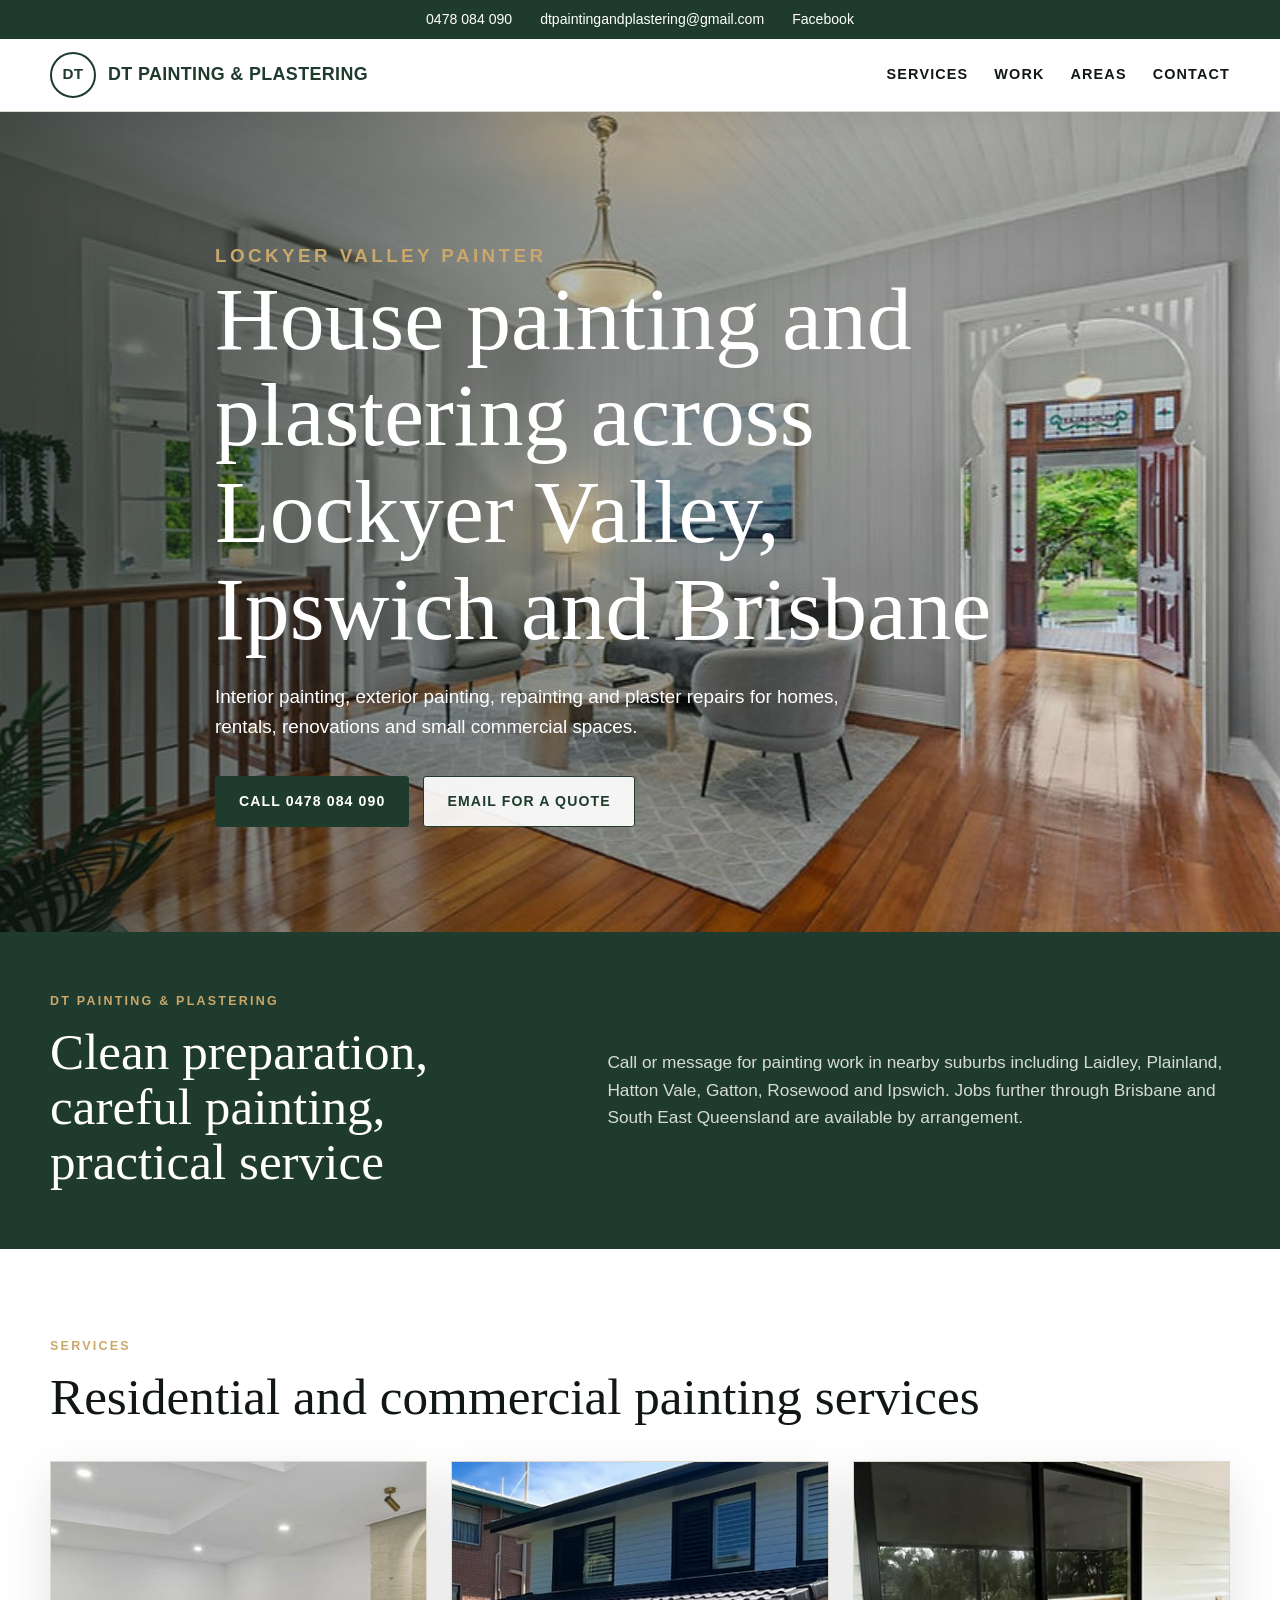
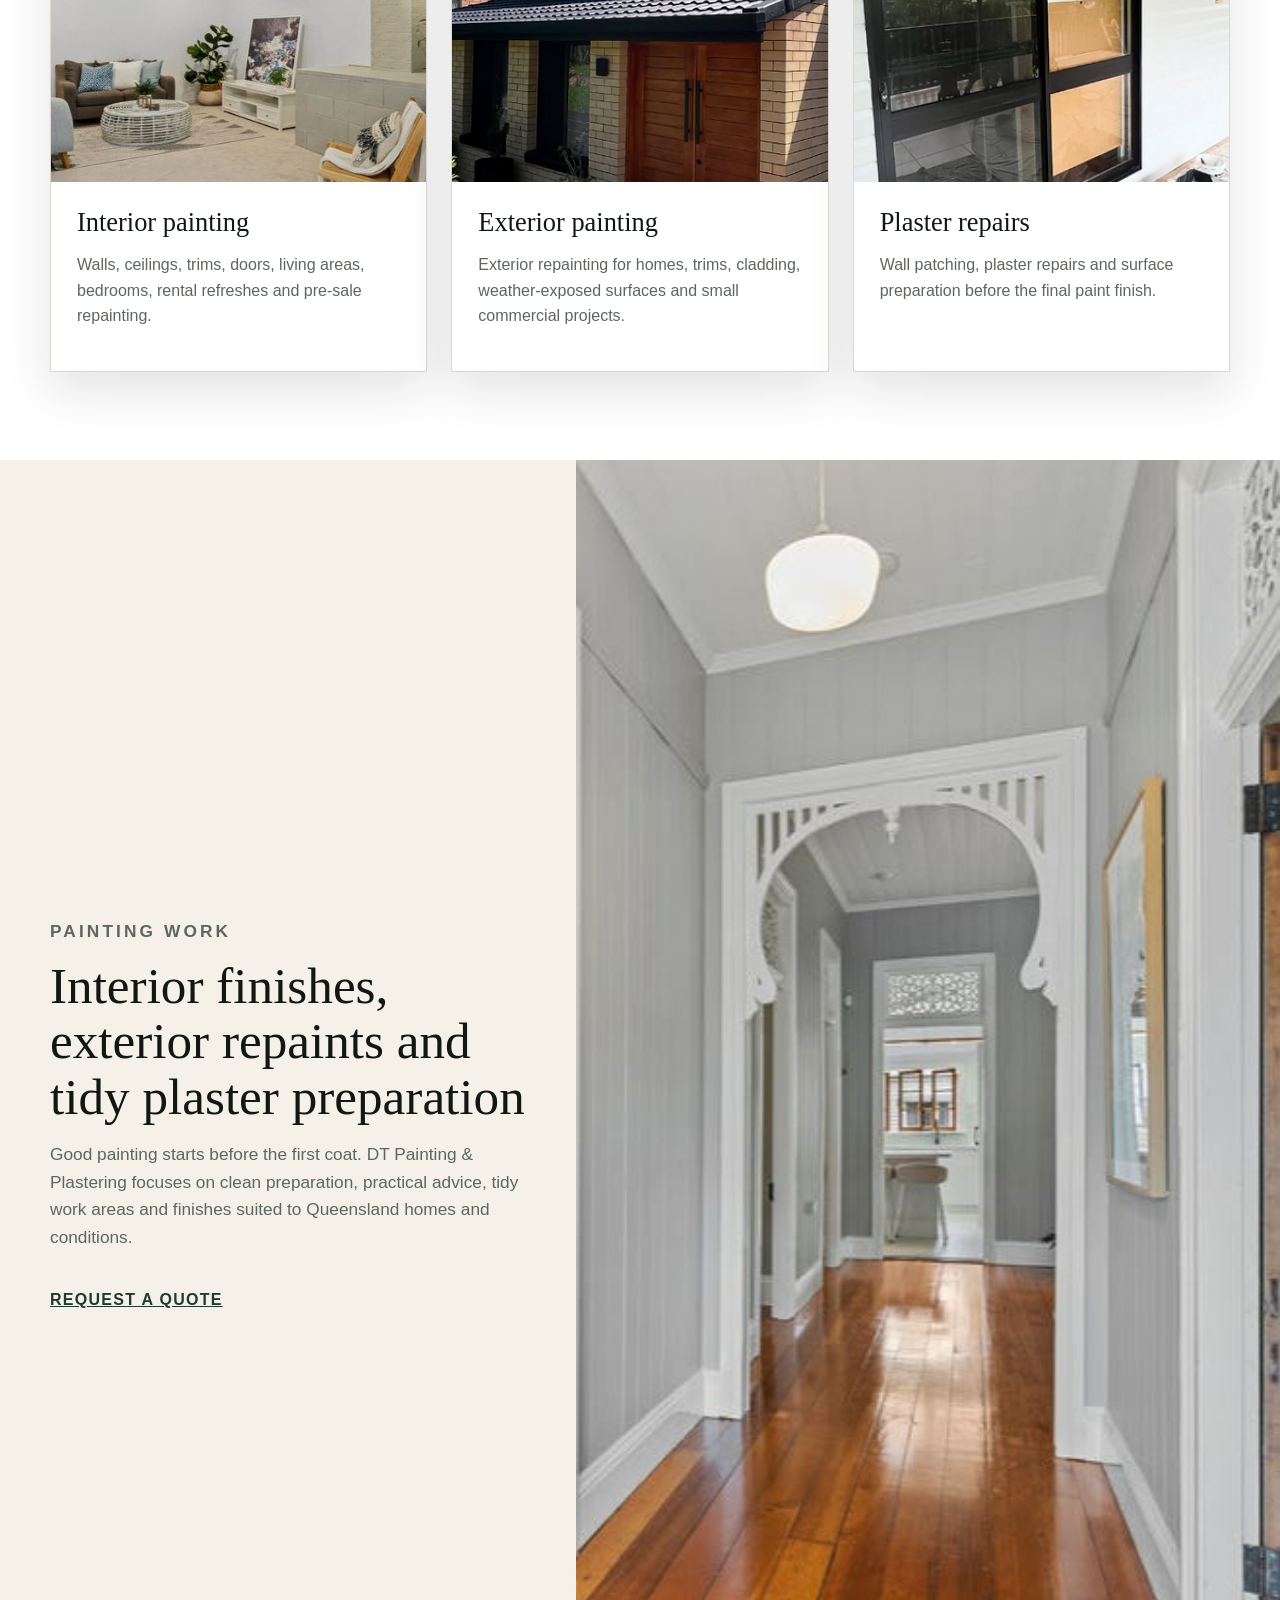
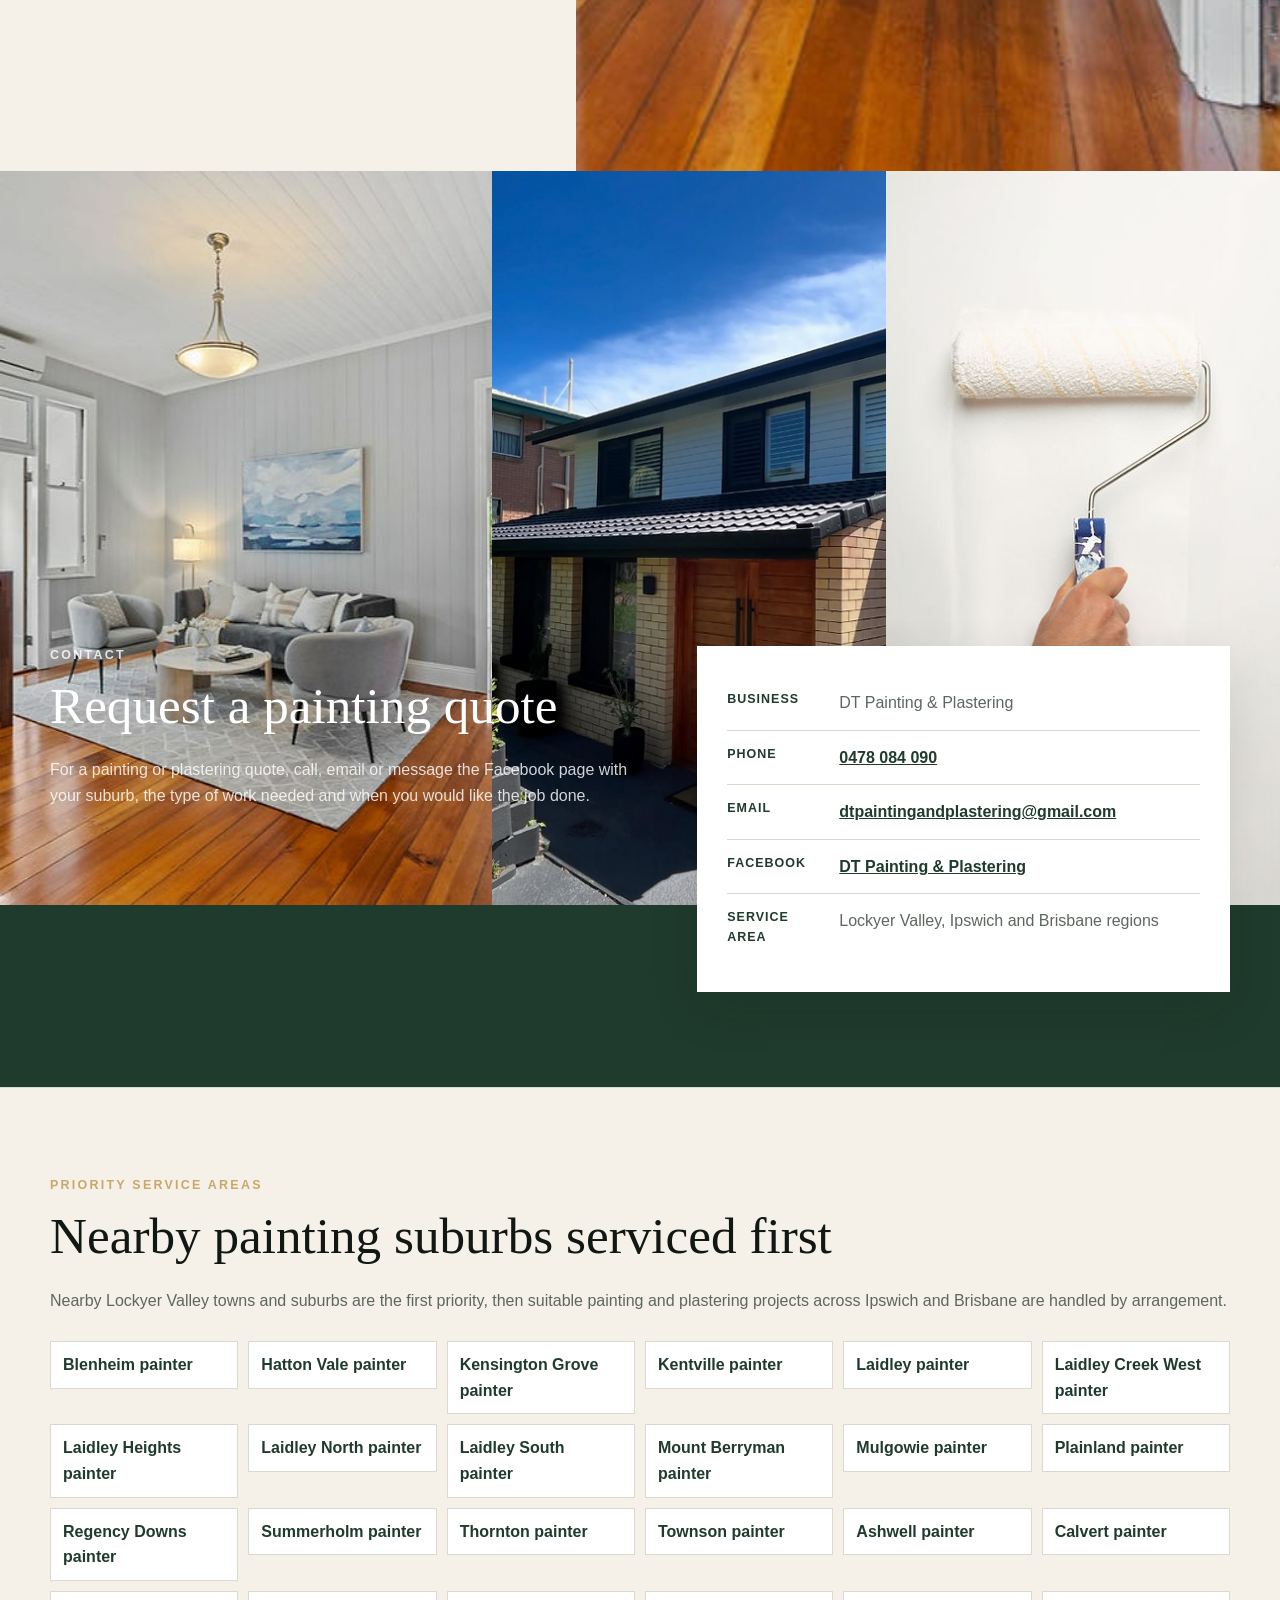
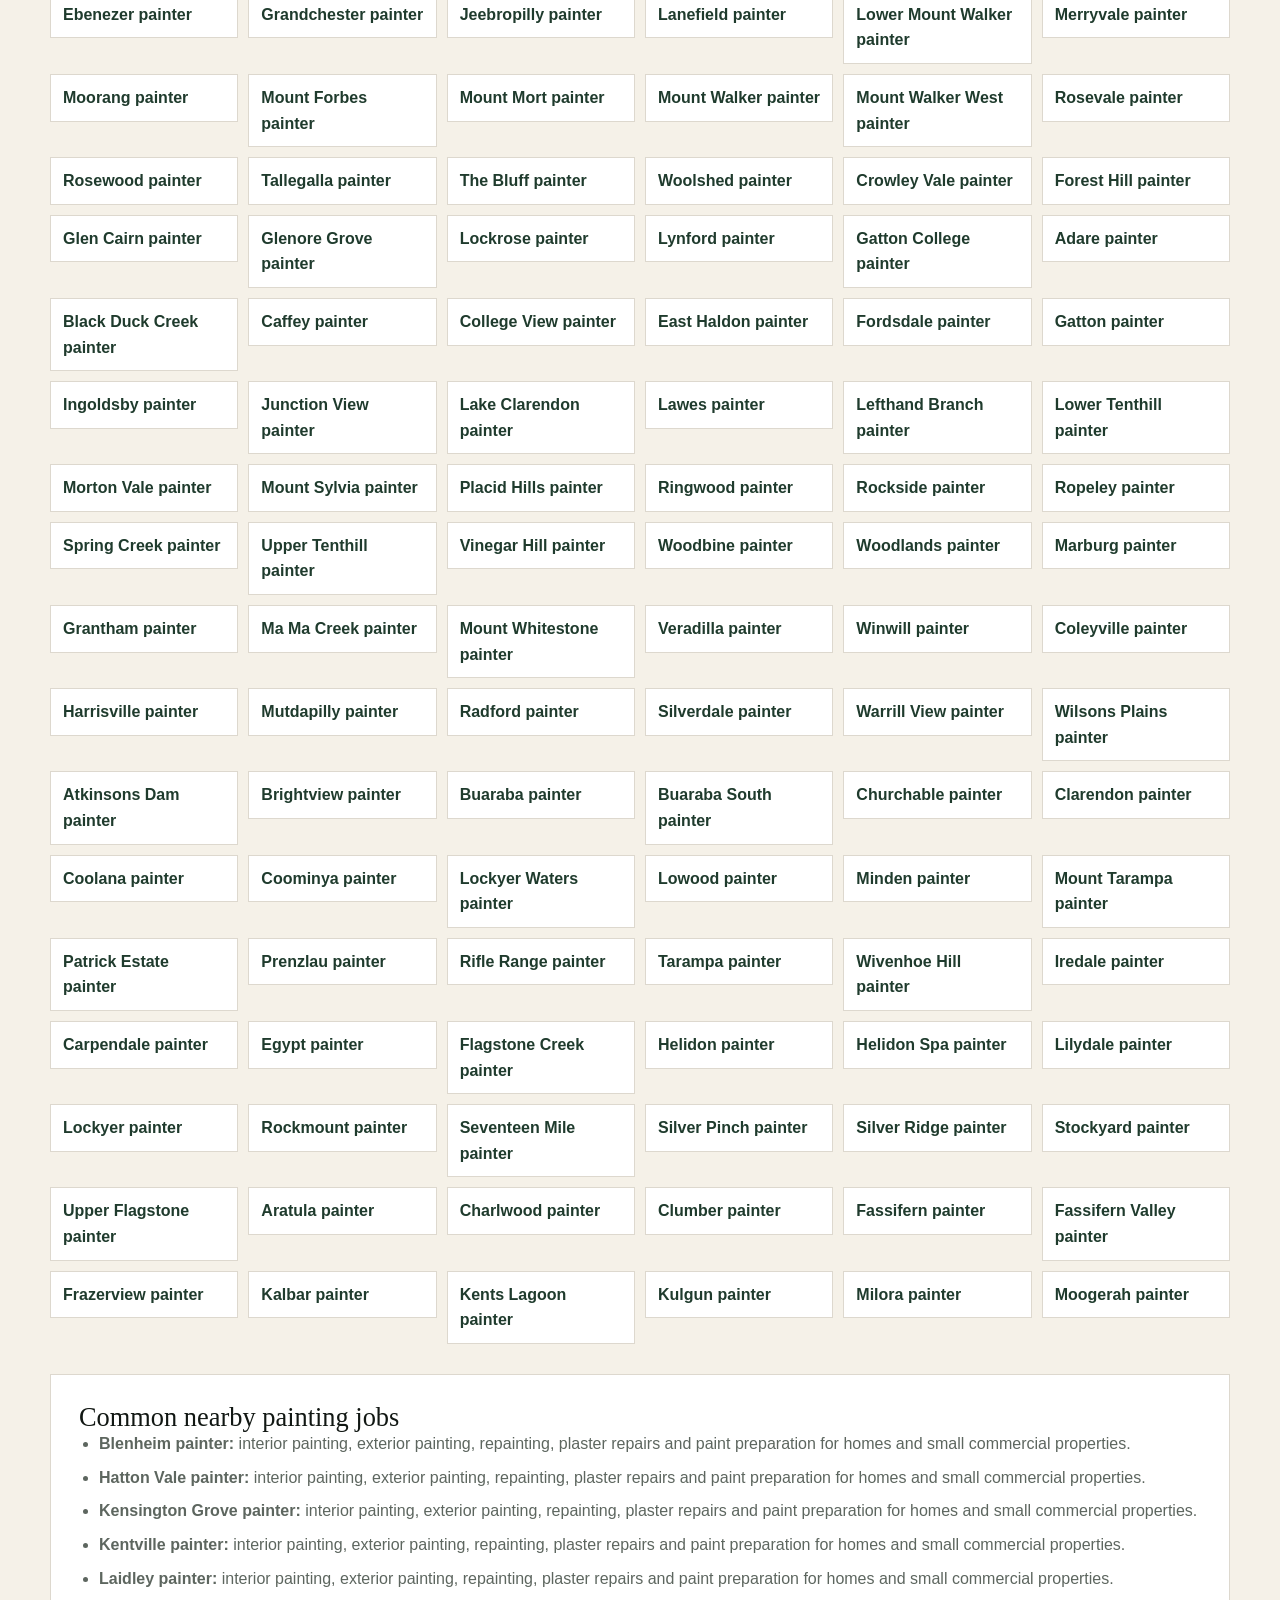
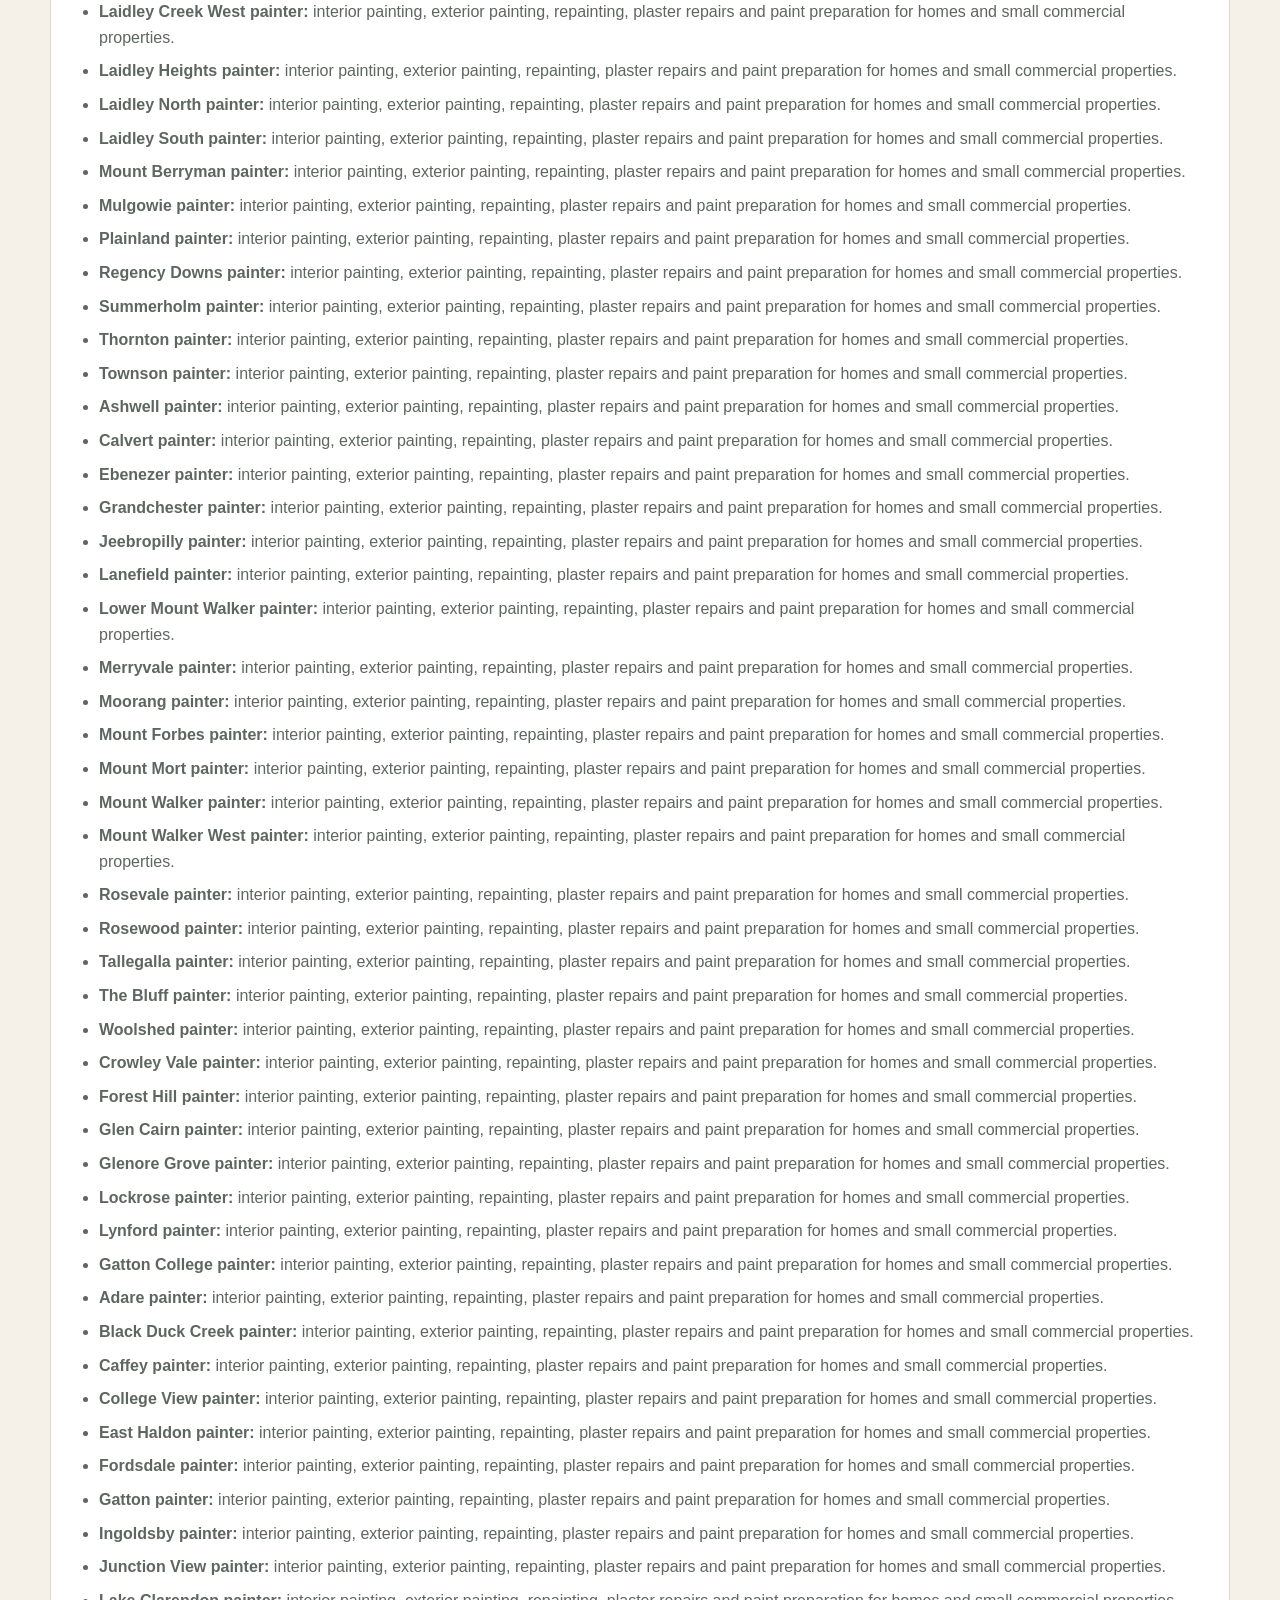
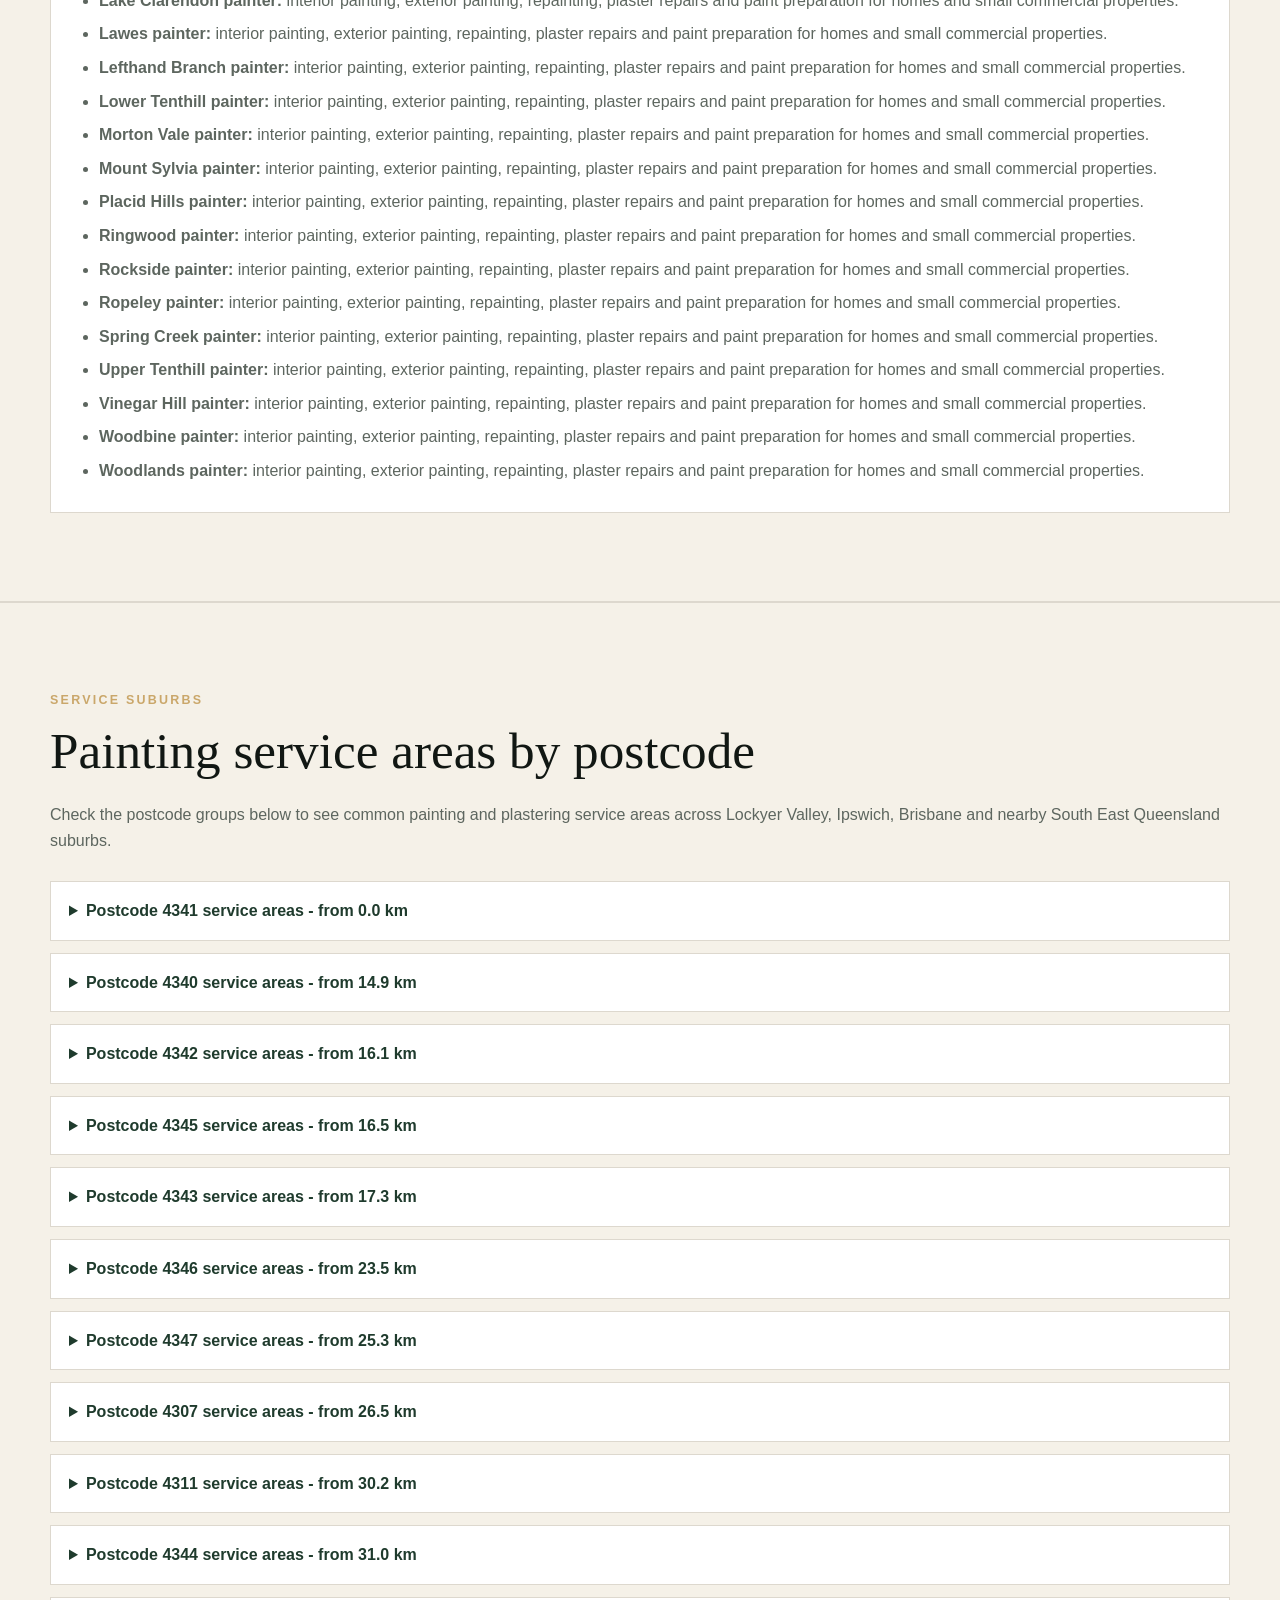
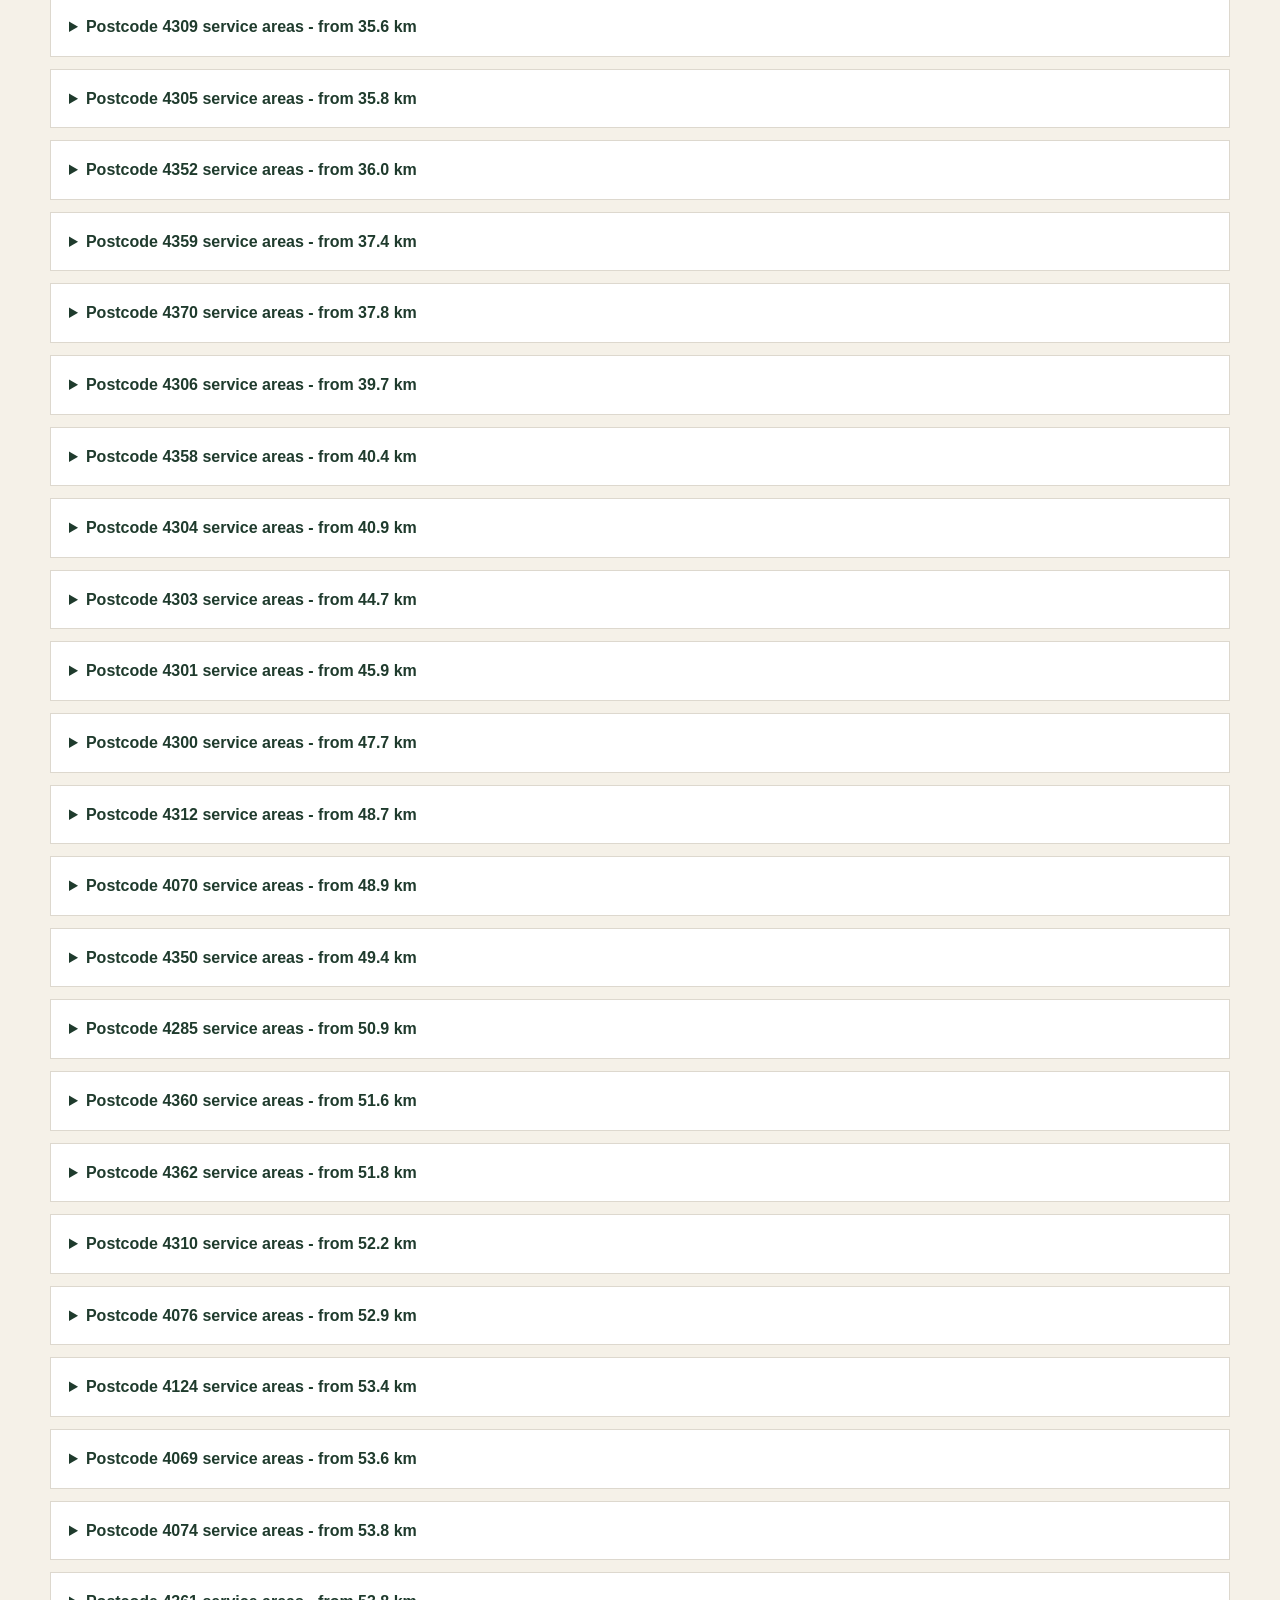
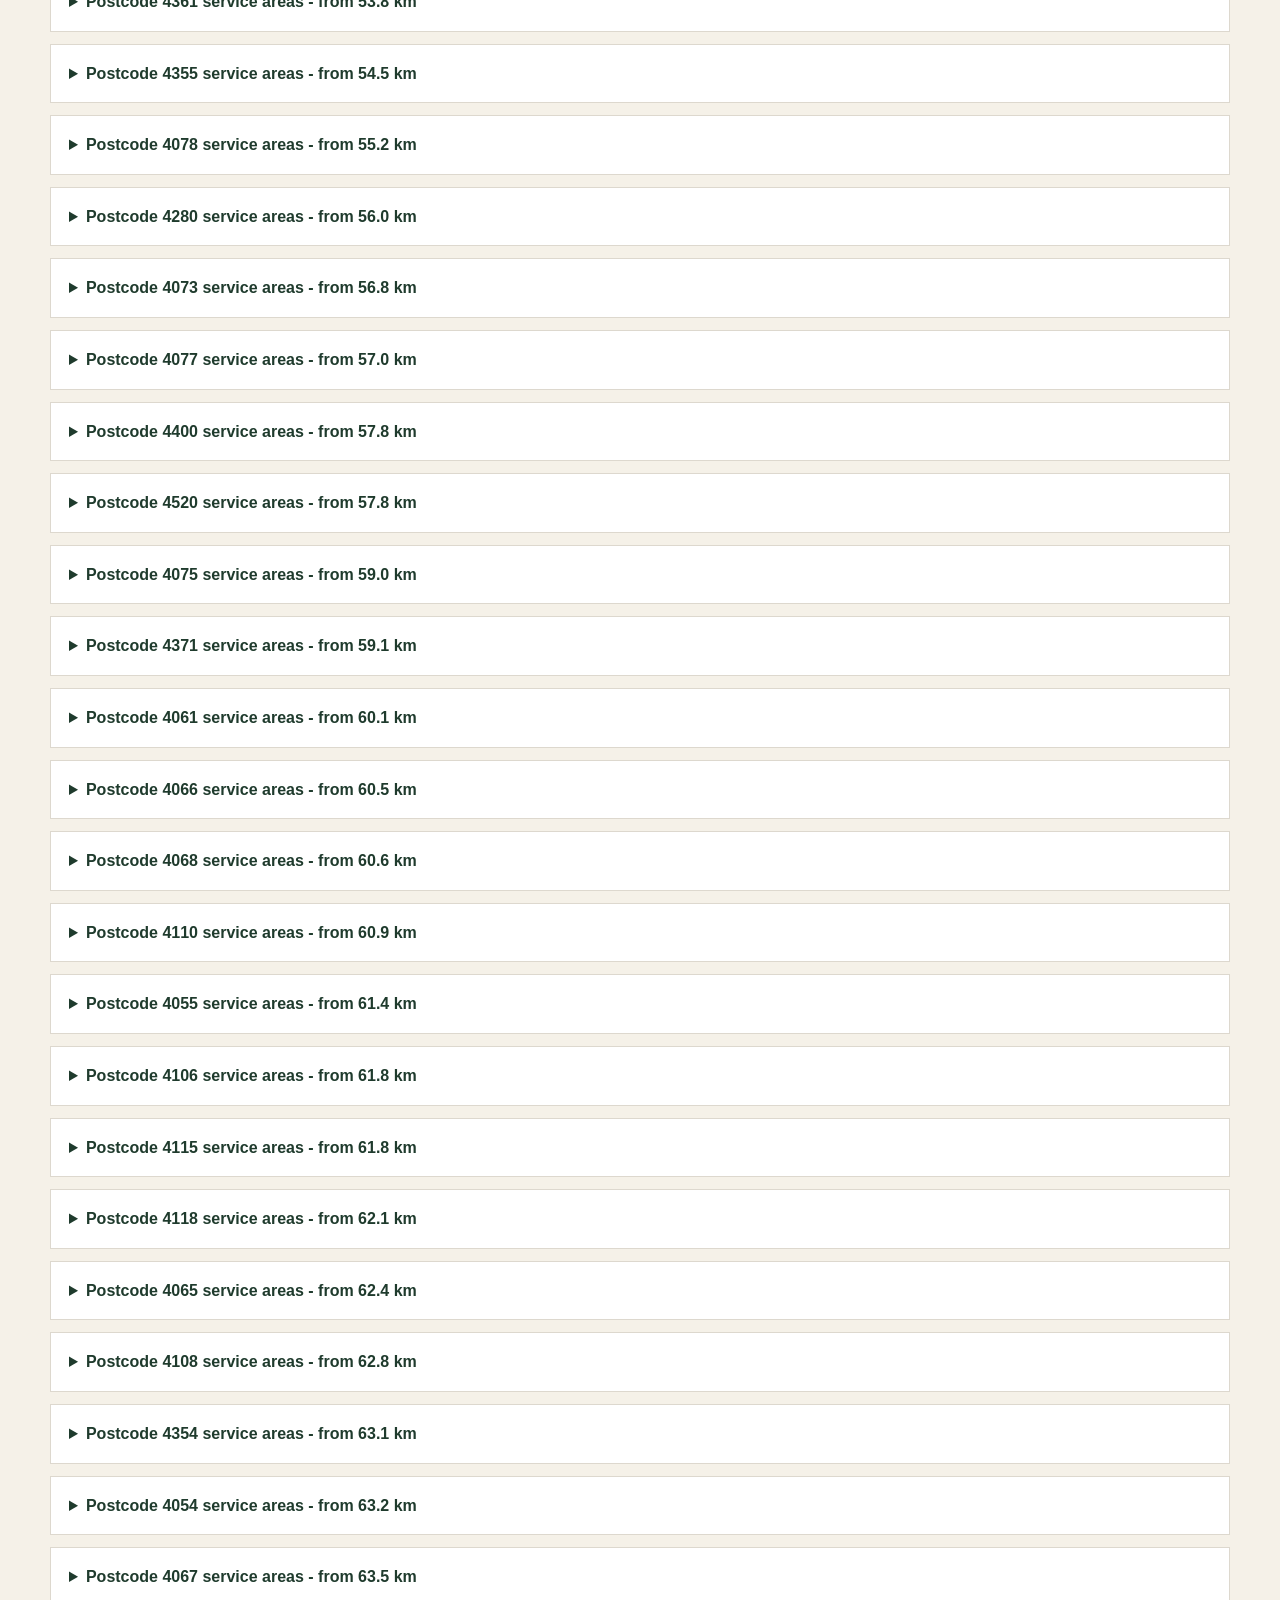
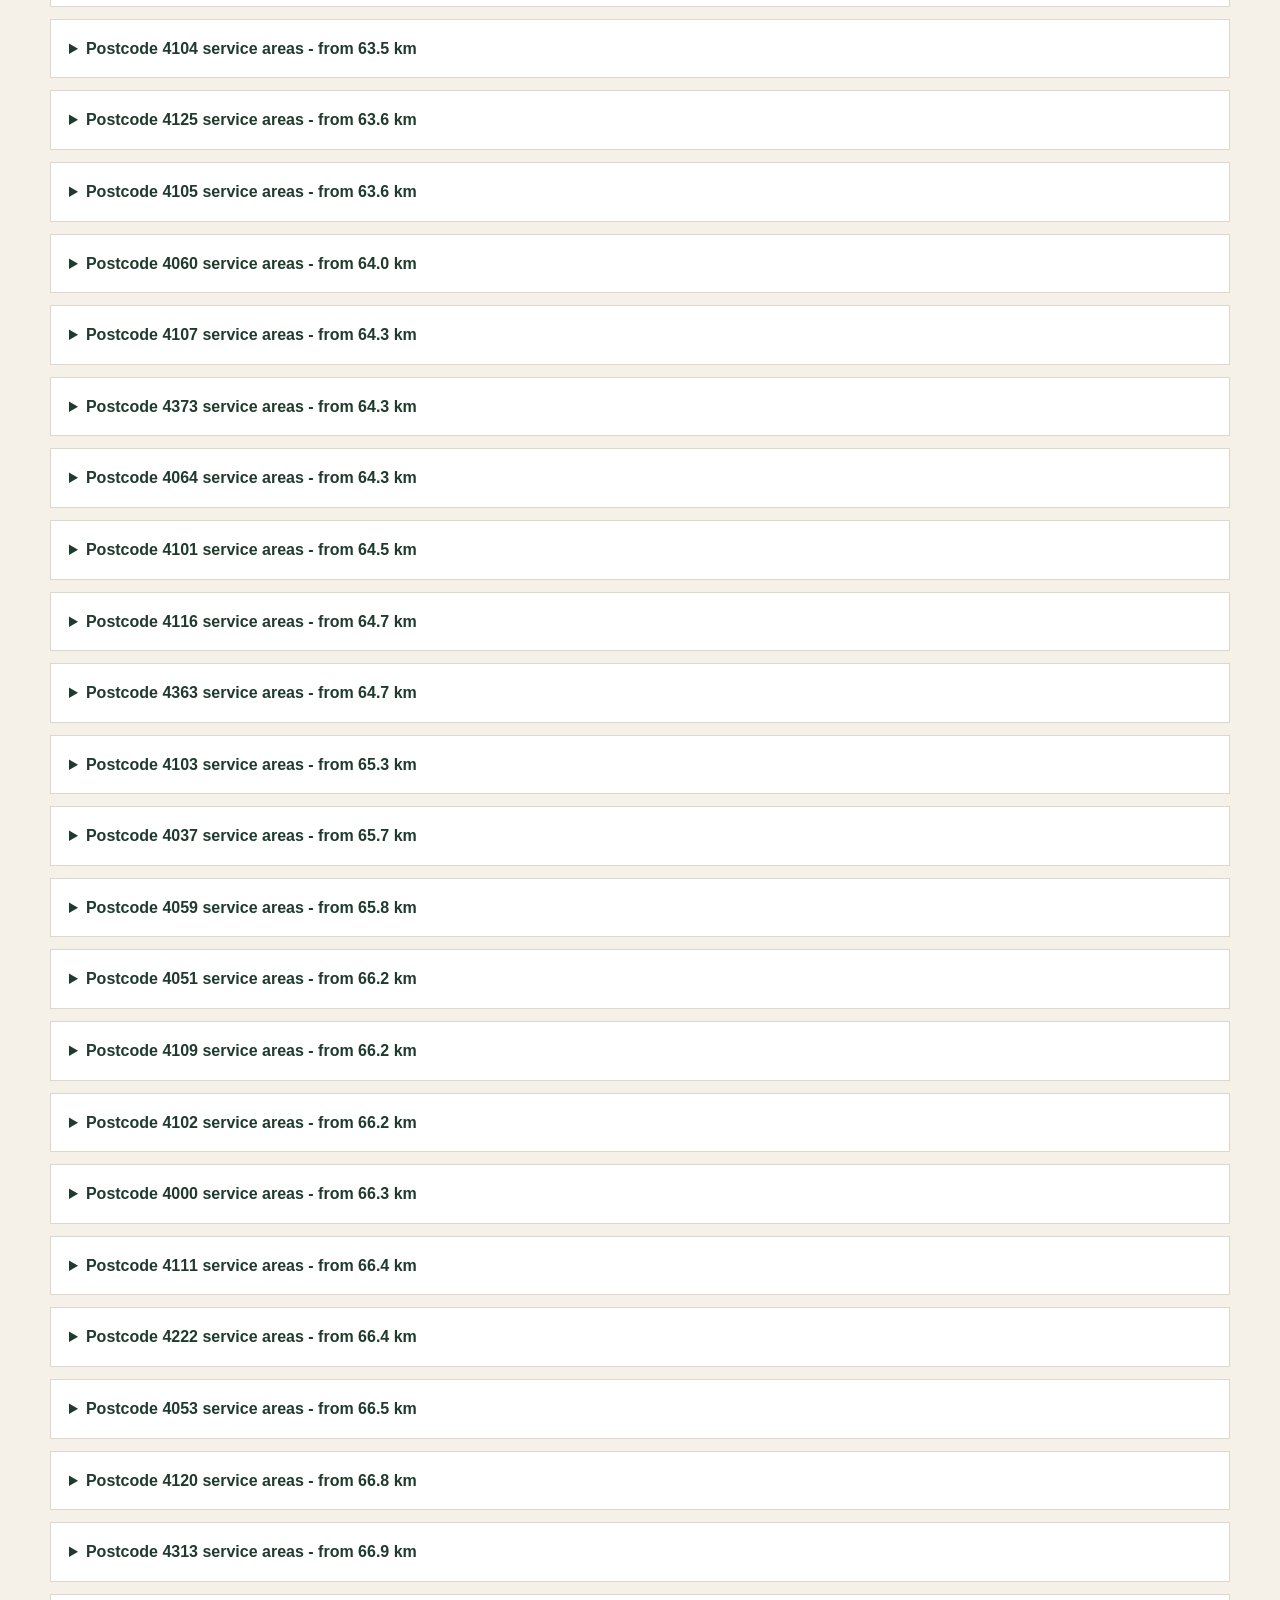
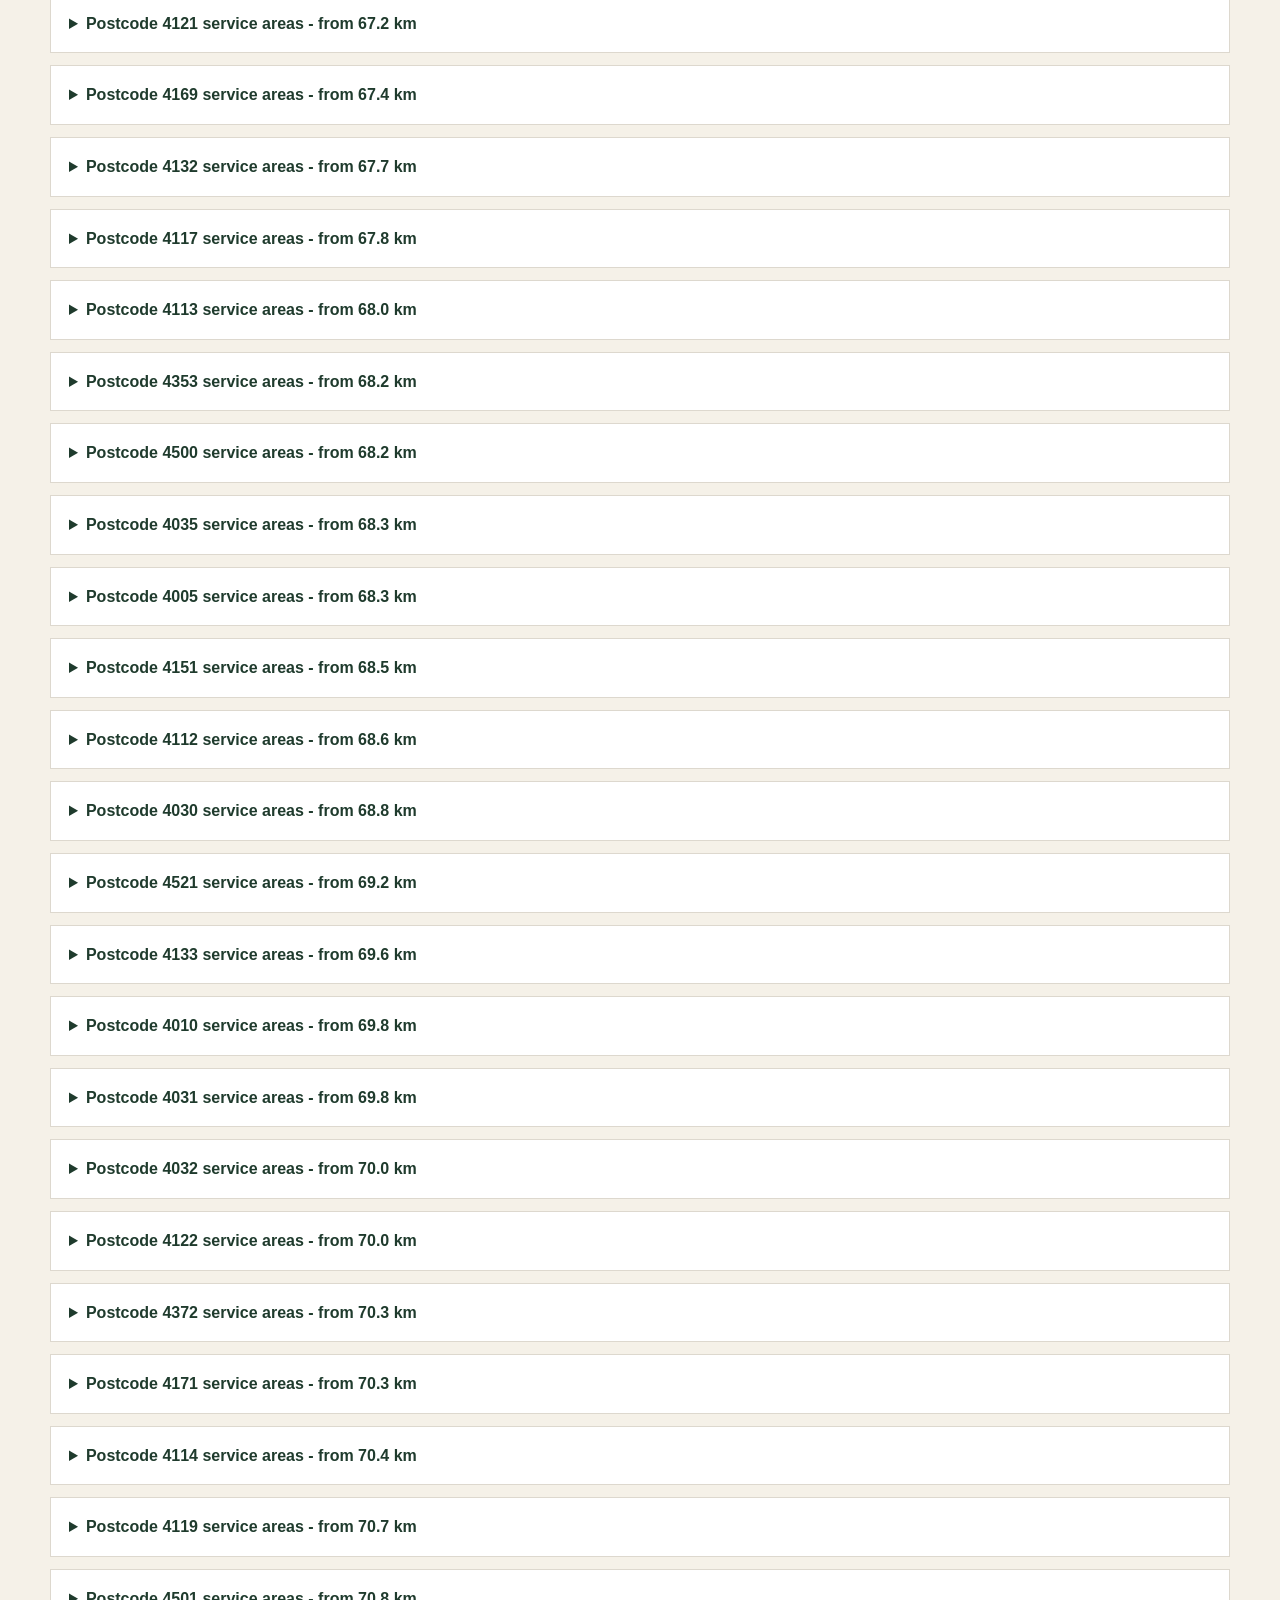
==== commit cc69c8d6: "Apply painter website visual redesign" ====
--- a/index.html
+++ b/index.html
@@ -7,7 +7,7 @@
   <meta name="description" content="Lockyer Valley painter for Laidley, Plainland, Gatton, Hatton Vale, Rosewood, Ipswich and Brisbane. Interior painting, exterior painting, house painting and plaster repairs.">
   <meta name="robots" content="index,follow,max-image-preview:large">
   <meta name="author" content="DT Painting &amp; Plastering">
-  <meta name="theme-color" content="#1f6f63">
+  <meta name="theme-color" content="#1f3b2d">
   <link rel="canonical" href="https://dtpaintingandplastering.com/">
 
   <meta property="og:type" content="website">
@@ -16,101 +16,132 @@
   <meta property="og:title" content="Painter in Laidley, Plainland, Gatton &amp; Lockyer Valley">
   <meta property="og:description" content="House painting, interior painting, exterior painting and plaster repairs across Lockyer Valley, Ipswich and Brisbane.">
   <meta property="og:url" content="https://dtpaintingandplastering.com/">
-  <meta property="og:image" content="https://dtpaintingandplastering.com/assets/og-image.svg">
+  <meta property="og:image" content="https://dtpaintingandplastering.com/assets/hero-interior.jpg">
 
   <meta name="twitter:card" content="summary_large_image">
   <meta name="twitter:title" content="Painter in Laidley, Plainland, Gatton &amp; Lockyer Valley">
   <meta name="twitter:description" content="Painting and plastering services across Lockyer Valley, Ipswich and Brisbane, QLD.">
-  <meta name="twitter:image" content="https://dtpaintingandplastering.com/assets/og-image.svg">
+  <meta name="twitter:image" content="https://dtpaintingandplastering.com/assets/hero-interior.jpg">
 
   <link rel="preload" href="/assets/site.css" as="style">
   <link rel="stylesheet" href="/assets/site.css">
   <link rel="icon" href="/assets/favicon.svg" type="image/svg+xml">
 
-  <script type="application/ld+json">{"@context":"https://schema.org","@graph":[{"name":"DT Painting \u0026 Plastering","@id":"https://dtpaintingandplastering.com/#website","publisher":{"@id":"https://dtpaintingandplastering.com/#business"},"@type":"WebSite","url":"https://dtpaintingandplastering.com/","inLanguage":"en-AU"},{"@id":"https://dtpaintingandplastering.com/#webpage","@type":"WebPage","url":"https://dtpaintingandplastering.com/","name":"Painter in Laidley, Plainland, Gatton, Lockyer Valley, Ipswich and Brisbane","description":"DT Painting \u0026 Plastering provides house painting, interior painting, exterior painting, repainting and plaster repairs across Lockyer Valley, Ipswich and Brisbane, QLD.","inLanguage":"en-AU","about":{"@id":"https://dtpaintingandplastering.com/#business"},"isPartOf":{"@id":"https://dtpaintingandplastering.com/#website"},"dateModified":"2026-05-05"},{"url":"https://dtpaintingandplastering.com/","knowsAbout":["Painter near me","House painting","Interior painting","Exterior painting","Residential repainting","Commercial painting","Plaster repairs","Wall patching","Paint preparation"],"description":"Lockyer Valley based painting and plastering business servicing nearby suburbs first, plus Ipswich and Brisbane areas.","@type":"HousePainter","hasOfferCatalog":{"name":"Painting and plastering services","itemListElement":[{"@type":"Offer","itemOffered":{"name":"Interior house painting","@type":"Service"}},{"@type":"Offer","itemOffered":{"name":"Exterior house painting","@type":"Service"}},{"@type":"Offer","itemOffered":{"name":"Plastering and wall repairs","@type":"Service"}}],"@type":"OfferCatalog"},"image":"https://dtpaintingandplastering.com/assets/og-image.svg","name":"DT Painting \u0026 Plastering","address":{"addressRegion":"QLD","addressLocality":"Lockyer Valley","@type":"PostalAddress","addressCountry":"AU"},"areaServed":[{"name":"Lockyer Valley QLD","@type":"AdministrativeArea"},{"name":"Ipswich QLD","@type":"City"},{"name":"Brisbane QLD","@type":"City"},{"name":"Blenheim QLD 4341","@type":"Place"},{"name":"Hatton Vale QLD 4341","@type":"Place"},{"name":"Kensington Grove QLD 4341","@type":"Place"},{"name":"Kentville QLD 4341","@type":"Place"},{"name":"Laidley QLD 4341","@type":"Place"},{"name":"Laidley Creek West QLD 4341","@type":"Place"},{"name":"Laidley Heights QLD 4341","@type":"Place"},{"name":"Laidley North QLD 4341","@type":"Place"},{"name":"Laidley South QLD 4341","@type":"Place"},{"name":"Mount Berryman QLD 4341","@type":"Place"},{"name":"Mulgowie QLD 4341","@type":"Place"},{"name":"Plainland QLD 4341","@type":"Place"},{"name":"Regency Downs QLD 4341","@type":"Place"},{"name":"Summerholm QLD 4341","@type":"Place"},{"name":"Thornton QLD 4341","@type":"Place"},{"name":"Townson QLD 4341","@type":"Place"},{"name":"Ashwell QLD 4340","@type":"Place"},{"name":"Calvert QLD 4340","@type":"Place"},{"name":"Ebenezer QLD 4340","@type":"Place"},{"name":"Grandchester QLD 4340","@type":"Place"},{"name":"Jeebropilly QLD 4340","@type":"Place"},{"name":"Lanefield QLD 4340","@type":"Place"},{"name":"Lower Mount Walker QLD 4340","@type":"Place"},{"name":"Merryvale QLD 4340","@type":"Place"},{"name":"Moorang QLD 4340","@type":"Place"},{"name":"Mount Forbes QLD 4340","@type":"Place"},{"name":"Mount Mort QLD 4340","@type":"Place"},{"name":"Mount Walker QLD 4340","@type":"Place"},{"name":"Mount Walker West QLD 4340","@type":"Place"},{"name":"Rosevale QLD 4340","@type":"Place"},{"name":"Rosewood QLD 4340","@type":"Place"},{"name":"Tallegalla QLD 4340","@type":"Place"},{"name":"The Bluff QLD 4340","@type":"Place"},{"name":"Woolshed QLD 4340","@type":"Place"},{"name":"Crowley Vale QLD 4342","@type":"Place"},{"name":"Forest Hill QLD 4342","@type":"Place"},{"name":"Glen Cairn QLD 4342","@type":"Place"},{"name":"Glenore Grove QLD 4342","@type":"Place"},{"name":"Lockrose QLD 4342","@type":"Place"},{"name":"Lynford QLD 4342","@type":"Place"},{"name":"Gatton College QLD 4345","@type":"Place"},{"name":"Adare QLD 4343","@type":"Place"},{"name":"Black Duck Creek QLD 4343","@type":"Place"},{"name":"Caffey QLD 4343","@type":"Place"},{"name":"College View QLD 4343","@type":"Place"},{"name":"East Haldon QLD 4343","@type":"Place"},{"name":"Fordsdale QLD 4343","@type":"Place"},{"name":"Gatton QLD 4343","@type":"Place"},{"name":"Ingoldsby QLD 4343","@type":"Place"},{"name":"Junction View QLD 4343","@type":"Place"},{"name":"Lake Clarendon QLD 4343","@type":"Place"},{"name":"Lawes QLD 4343","@type":"Place"},{"name":"Lefthand Branch QLD 4343","@type":"Place"},{"name":"Lower Tenthill QLD 4343","@type":"Place"},{"name":"Morton Vale QLD 4343","@type":"Place"},{"name":"Mount Sylvia QLD 4343","@type":"Place"},{"name":"Placid Hills QLD 4343","@type":"Place"},{"name":"Ringwood QLD 4343","@type":"Place"},{"name":"Rockside QLD 4343","@type":"Place"},{"name":"Ropeley QLD 4343","@type":"Place"},{"name":"Spring Creek QLD 4343","@type":"Place"},{"name":"Upper Tenthill QLD 4343","@type":"Place"},{"name":"Vinegar Hill QLD 4343","@type":"Place"},{"name":"Woodbine QLD 4343","@type":"Place"},{"name":"Woodlands QLD 4343","@type":"Place"},{"name":"Marburg QLD 4346","@type":"Place"},{"name":"Grantham QLD 4347","@type":"Place"},{"name":"Ma Ma Creek QLD 4347","@type":"Place"},{"name":"Mount Whitestone QLD 4347","@type":"Place"},{"name":"Veradilla QLD 4347","@type":"Place"},{"name":"Winwill QLD 4347","@type":"Place"},{"name":"Coleyville QLD 4307","@type":"Place"},{"name":"Harrisville QLD 4307","@type":"Place"},{"name":"Mutdapilly QLD 4307","@type":"Place"},{"name":"Radford QLD 4307","@type":"Place"},{"name":"Silverdale QLD 4307","@type":"Place"},{"name":"Warrill View QLD 4307","@type":"Place"},{"name":"Wilsons Plains QLD 4307","@type":"Place"},{"name":"Atkinsons Dam QLD 4311","@type":"Place"},{"name":"Brightview QLD 4311","@type":"Place"},{"name":"Buaraba QLD 4311","@type":"Place"},{"name":"Buaraba South QLD 4311","@type":"Place"},{"name":"Churchable QLD 4311","@type":"Place"},{"name":"Clarendon QLD 4311","@type":"Place"},{"name":"Coolana QLD 4311","@type":"Place"},{"name":"Coominya QLD 4311","@type":"Place"},{"name":"Lockyer Waters QLD 4311","@type":"Place"},{"name":"Lowood QLD 4311","@type":"Place"},{"name":"Minden QLD 4311","@type":"Place"},{"name":"Mount Tarampa QLD 4311","@type":"Place"},{"name":"Patrick Estate QLD 4311","@type":"Place"},{"name":"Prenzlau QLD 4311","@type":"Place"},{"name":"Rifle Range QLD 4311","@type":"Place"},{"name":"Tarampa QLD 4311","@type":"Place"},{"name":"Wivenhoe Hill QLD 4311","@type":"Place"},{"name":"Iredale QLD 4344","@type":"Place"},{"name":"Carpendale QLD 4344","@type":"Place"},{"name":"Egypt QLD 4344","@type":"Place"},{"name":"Flagstone Creek QLD 4344","@type":"Place"},{"name":"Helidon QLD 4344","@type":"Place"},{"name":"Helidon Spa QLD 4344","@type":"Place"},{"name":"Lilydale QLD 4344","@type":"Place"},{"name":"Lockyer QLD 4344","@type":"Place"},{"name":"Rockmount QLD 4344","@type":"Place"},{"name":"Seventeen Mile QLD 4344","@type":"Place"},{"name":"Silver Pinch QLD 4344","@type":"Place"},{"name":"Silver Ridge QLD 4344","@type":"Place"},{"name":"Stockyard QLD 4344","@type":"Place"},{"name":"Upper Flagstone QLD 4344","@type":"Place"},{"name":"Aratula QLD 4309","@type":"Place"},{"name":"Charlwood QLD 4309","@type":"Place"},{"name":"Clumber QLD 4309","@type":"Place"},{"name":"Fassifern QLD 4309","@type":"Place"},{"name":"Fassifern Valley QLD 4309","@type":"Place"},{"name":"Frazerview QLD 4309","@type":"Place"},{"name":"Kalbar QLD 4309","@type":"Place"},{"name":"Kents Lagoon QLD 4309","@type":"Place"},{"name":"Kulgun QLD 4309","@type":"Place"},{"name":"Milora QLD 4309","@type":"Place"},{"name":"Moogerah QLD 4309","@type":"Place"},{"name":"Morwincha QLD 4309","@type":"Place"},{"name":"Mount Edwards QLD 4309","@type":"Place"},{"name":"Munbilla QLD 4309","@type":"Place"},{"name":"Obum Obum QLD 4309","@type":"Place"},{"name":"Tarome QLD 4309","@type":"Place"},{"name":"Teviotville QLD 4309","@type":"Place"},{"name":"Washpool QLD 4309","@type":"Place"},{"name":"Basin Pocket QLD 4305","@type":"Place"},{"name":"Brassall QLD 4305","@type":"Place"},{"name":"Brassall Heights QLD 4305","@type":"Place"},{"name":"Bremer QLD 4305","@type":"Place"},{"name":"Churchill QLD 4305","@type":"Place"},{"name":"Coalfalls QLD 4305","@type":"Place"},{"name":"East Ipswich QLD 4305","@type":"Place"},{"name":"Eastern Heights QLD 4305","@type":"Place"},{"name":"Flinders View QLD 4305","@type":"Place"},{"name":"Ipswich QLD 4305","@type":"Place"},{"name":"Leichhardt QLD 4305","@type":"Place"},{"name":"Limestone Ridges QLD 4305","@type":"Place"},{"name":"Moores Pocket QLD 4305","@type":"Place"},{"name":"Newtown QLD 4305","@type":"Place"},{"name":"North Ipswich QLD 4305","@type":"Place"},{"name":"North Tivoli QLD 4305","@type":"Place"},{"name":"One Mile QLD 4305","@type":"Place"},{"name":"Raceview QLD 4305","@type":"Place"},{"name":"Raymonds Hill QLD 4305","@type":"Place"},{"name":"Sadliers Crossing QLD 4305","@type":"Place"},{"name":"Tivoli QLD 4305","@type":"Place"},{"name":"West Ipswich QLD 4305","@type":"Place"},{"name":"Woodend QLD 4305","@type":"Place"},{"name":"Wulkuraka QLD 4305","@type":"Place"},{"name":"Yamanto QLD 4305","@type":"Place"},{"name":"Silver Ridge QLD 4352","@type":"Place"},{"name":"Ascot QLD 4359","@type":"Place"},{"name":"Budgee QLD 4359","@type":"Place"},{"name":"Greenmount QLD 4359","@type":"Place"},{"name":"Greenmount East QLD 4359","@type":"Place"},{"name":"Hirstglen QLD 4359","@type":"Place"},{"name":"West Haldon QLD 4359","@type":"Place"},{"name":"North Branch QLD 4370","@type":"Place"},{"name":"Amberley QLD 4306","@type":"Place"},{"name":"Avoca Vale QLD 4306","@type":"Place"},{"name":"Banks Creek QLD 4306","@type":"Place"},{"name":"Barellan Point QLD 4306","@type":"Place"},{"name":"Bellhaven QLD 4306","@type":"Place"},{"name":"Benarkin QLD 4306","@type":"Place"},{"name":"Benarkin North QLD 4306","@type":"Place"},{"name":"Blackbutt QLD 4306","@type":"Place"},{"name":"Blackbutt North QLD 4306","@type":"Place"},{"name":"Blackbutt South QLD 4306","@type":"Place"},{"name":"Blacksoil QLD 4306","@type":"Place"},{"name":"Blackwall QLD 4306","@type":"Place"},{"name":"Borallon QLD 4306","@type":"Place"},{"name":"Cherry Creek QLD 4306","@type":"Place"},{"name":"Chuwar QLD 4306","@type":"Place"},{"name":"Colinton QLD 4306","@type":"Place"},{"name":"Deebing Heights QLD 4306","@type":"Place"},{"name":"Dundas QLD 4306","@type":"Place"},{"name":"England Creek QLD 4306","@type":"Place"},{"name":"Fairney View QLD 4306","@type":"Place"}],"@id":"https://dtpaintingandplastering.com/#business","priceRange":"Quote based","slogan":"Painting and plastering across Lockyer Valley, Ipswich and Brisbane","telephone":"+61478084090","email":"dtpaintingandplastering@gmail.com","sameAs":["https://www.facebook.com/profile.php?id=61578887346207"],"contactPoint":[{"@type":"ContactPoint","telephone":"+61478084090","email":"dtpaintingandplastering@gmail.com","contactType":"quotes and customer enquiries","areaServed":"AU-QLD","availableLanguage":"en-AU"}]},{"mainEntity":[{"acceptedAnswer":{"text":"Yes. DT Painting \u0026 Plastering is based in the Lockyer Valley region and prioritises nearby suburbs including Laidley, Plainland, Hatton Vale, Kensington Grove, Regency Downs and surrounding communities.","@type":"Answer"},"name":"Do you service Laidley, Plainland and nearby Lockyer Valley suburbs?","@type":"Question"},{"acceptedAnswer":{"text":"Yes. DT Painting \u0026 Plastering services the Lockyer Valley region first, then Ipswich and Brisbane areas by project size, timing and location.","@type":"Answer"},"name":"Do you provide painting services in Ipswich and Brisbane?","@type":"Question"},{"acceptedAnswer":{"text":"Services include interior house painting, exterior house painting, residential repainting, commercial painting, plaster repairs, wall patching, surface preparation and finishing.","@type":"Answer"},"name":"What painting and plastering services do you offer?","@type":"Question"},{"acceptedAnswer":{"text":"Useful quote details include the suburb, whether the work is interior or exterior, the number of rooms or surfaces, the condition of the walls, any plaster repairs needed, timing, and whether the property is lived in, vacant, being sold or being rented.","@type":"Answer"},"name":"What details help with a faster painting quote?","@type":"Question"}],"@id":"https://dtpaintingandplastering.com/#faq-schema","@type":"FAQPage"}]}</script>
+  <script type="application/ld+json">{"@context":"https://schema.org","@graph":[{"name":"DT Painting \u0026 Plastering","@id":"https://dtpaintingandplastering.com/#website","publisher":{"@id":"https://dtpaintingandplastering.com/#business"},"@type":"WebSite","url":"https://dtpaintingandplastering.com/","inLanguage":"en-AU"},{"@id":"https://dtpaintingandplastering.com/#webpage","@type":"WebPage","url":"https://dtpaintingandplastering.com/","name":"Painter in Laidley, Plainland, Gatton, Lockyer Valley, Ipswich and Brisbane","description":"DT Painting \u0026 Plastering provides house painting, interior painting, exterior painting, repainting and plaster repairs across Lockyer Valley, Ipswich and Brisbane, QLD.","inLanguage":"en-AU","about":{"@id":"https://dtpaintingandplastering.com/#business"},"isPartOf":{"@id":"https://dtpaintingandplastering.com/#website"},"dateModified":"2026-05-06"},{"url":"https://dtpaintingandplastering.com/","knowsAbout":["Painter near me","House painting","Interior painting","Exterior painting","Residential repainting","Commercial painting","Plaster repairs","Wall patching","Paint preparation"],"description":"Lockyer Valley based painting and plastering business servicing nearby suburbs first, plus Ipswich and Brisbane areas.","@type":"HousePainter","hasOfferCatalog":{"name":"Painting and plastering services","itemListElement":[{"@type":"Offer","itemOffered":{"name":"Interior house painting","@type":"Service"}},{"@type":"Offer","itemOffered":{"name":"Exterior house painting","@type":"Service"}},{"@type":"Offer","itemOffered":{"name":"Plastering and wall repairs","@type":"Service"}}],"@type":"OfferCatalog"},"image":"https://dtpaintingandplastering.com/assets/hero-interior.jpg","name":"DT Painting \u0026 Plastering","address":{"addressRegion":"QLD","addressLocality":"Lockyer Valley","@type":"PostalAddress","addressCountry":"AU"},"areaServed":[{"name":"Lockyer Valley QLD","@type":"AdministrativeArea"},{"name":"Ipswich QLD","@type":"City"},{"name":"Brisbane QLD","@type":"City"},{"name":"Blenheim QLD 4341","@type":"Place"},{"name":"Hatton Vale QLD 4341","@type":"Place"},{"name":"Kensington Grove QLD 4341","@type":"Place"},{"name":"Kentville QLD 4341","@type":"Place"},{"name":"Laidley QLD 4341","@type":"Place"},{"name":"Laidley Creek West QLD 4341","@type":"Place"},{"name":"Laidley Heights QLD 4341","@type":"Place"},{"name":"Laidley North QLD 4341","@type":"Place"},{"name":"Laidley South QLD 4341","@type":"Place"},{"name":"Mount Berryman QLD 4341","@type":"Place"},{"name":"Mulgowie QLD 4341","@type":"Place"},{"name":"Plainland QLD 4341","@type":"Place"},{"name":"Regency Downs QLD 4341","@type":"Place"},{"name":"Summerholm QLD 4341","@type":"Place"},{"name":"Thornton QLD 4341","@type":"Place"},{"name":"Townson QLD 4341","@type":"Place"},{"name":"Ashwell QLD 4340","@type":"Place"},{"name":"Calvert QLD 4340","@type":"Place"},{"name":"Ebenezer QLD 4340","@type":"Place"},{"name":"Grandchester QLD 4340","@type":"Place"},{"name":"Jeebropilly QLD 4340","@type":"Place"},{"name":"Lanefield QLD 4340","@type":"Place"},{"name":"Lower Mount Walker QLD 4340","@type":"Place"},{"name":"Merryvale QLD 4340","@type":"Place"},{"name":"Moorang QLD 4340","@type":"Place"},{"name":"Mount Forbes QLD 4340","@type":"Place"},{"name":"Mount Mort QLD 4340","@type":"Place"},{"name":"Mount Walker QLD 4340","@type":"Place"},{"name":"Mount Walker West QLD 4340","@type":"Place"},{"name":"Rosevale QLD 4340","@type":"Place"},{"name":"Rosewood QLD 4340","@type":"Place"},{"name":"Tallegalla QLD 4340","@type":"Place"},{"name":"The Bluff QLD 4340","@type":"Place"},{"name":"Woolshed QLD 4340","@type":"Place"},{"name":"Crowley Vale QLD 4342","@type":"Place"},{"name":"Forest Hill QLD 4342","@type":"Place"},{"name":"Glen Cairn QLD 4342","@type":"Place"},{"name":"Glenore Grove QLD 4342","@type":"Place"},{"name":"Lockrose QLD 4342","@type":"Place"},{"name":"Lynford QLD 4342","@type":"Place"},{"name":"Gatton College QLD 4345","@type":"Place"},{"name":"Adare QLD 4343","@type":"Place"},{"name":"Black Duck Creek QLD 4343","@type":"Place"},{"name":"Caffey QLD 4343","@type":"Place"},{"name":"College View QLD 4343","@type":"Place"},{"name":"East Haldon QLD 4343","@type":"Place"},{"name":"Fordsdale QLD 4343","@type":"Place"},{"name":"Gatton QLD 4343","@type":"Place"},{"name":"Ingoldsby QLD 4343","@type":"Place"},{"name":"Junction View QLD 4343","@type":"Place"},{"name":"Lake Clarendon QLD 4343","@type":"Place"},{"name":"Lawes QLD 4343","@type":"Place"},{"name":"Lefthand Branch QLD 4343","@type":"Place"},{"name":"Lower Tenthill QLD 4343","@type":"Place"},{"name":"Morton Vale QLD 4343","@type":"Place"},{"name":"Mount Sylvia QLD 4343","@type":"Place"},{"name":"Placid Hills QLD 4343","@type":"Place"},{"name":"Ringwood QLD 4343","@type":"Place"},{"name":"Rockside QLD 4343","@type":"Place"},{"name":"Ropeley QLD 4343","@type":"Place"},{"name":"Spring Creek QLD 4343","@type":"Place"},{"name":"Upper Tenthill QLD 4343","@type":"Place"},{"name":"Vinegar Hill QLD 4343","@type":"Place"},{"name":"Woodbine QLD 4343","@type":"Place"},{"name":"Woodlands QLD 4343","@type":"Place"},{"name":"Marburg QLD 4346","@type":"Place"},{"name":"Grantham QLD 4347","@type":"Place"},{"name":"Ma Ma Creek QLD 4347","@type":"Place"},{"name":"Mount Whitestone QLD 4347","@type":"Place"},{"name":"Veradilla QLD 4347","@type":"Place"},{"name":"Winwill QLD 4347","@type":"Place"},{"name":"Coleyville QLD 4307","@type":"Place"},{"name":"Harrisville QLD 4307","@type":"Place"},{"name":"Mutdapilly QLD 4307","@type":"Place"},{"name":"Radford QLD 4307","@type":"Place"},{"name":"Silverdale QLD 4307","@type":"Place"},{"name":"Warrill View QLD 4307","@type":"Place"},{"name":"Wilsons Plains QLD 4307","@type":"Place"},{"name":"Atkinsons Dam QLD 4311","@type":"Place"},{"name":"Brightview QLD 4311","@type":"Place"},{"name":"Buaraba QLD 4311","@type":"Place"},{"name":"Buaraba South QLD 4311","@type":"Place"},{"name":"Churchable QLD 4311","@type":"Place"},{"name":"Clarendon QLD 4311","@type":"Place"},{"name":"Coolana QLD 4311","@type":"Place"},{"name":"Coominya QLD 4311","@type":"Place"},{"name":"Lockyer Waters QLD 4311","@type":"Place"},{"name":"Lowood QLD 4311","@type":"Place"},{"name":"Minden QLD 4311","@type":"Place"},{"name":"Mount Tarampa QLD 4311","@type":"Place"},{"name":"Patrick Estate QLD 4311","@type":"Place"},{"name":"Prenzlau QLD 4311","@type":"Place"},{"name":"Rifle Range QLD 4311","@type":"Place"},{"name":"Tarampa QLD 4311","@type":"Place"},{"name":"Wivenhoe Hill QLD 4311","@type":"Place"},{"name":"Iredale QLD 4344","@type":"Place"},{"name":"Carpendale QLD 4344","@type":"Place"},{"name":"Egypt QLD 4344","@type":"Place"},{"name":"Flagstone Creek QLD 4344","@type":"Place"},{"name":"Helidon QLD 4344","@type":"Place"},{"name":"Helidon Spa QLD 4344","@type":"Place"},{"name":"Lilydale QLD 4344","@type":"Place"},{"name":"Lockyer QLD 4344","@type":"Place"},{"name":"Rockmount QLD 4344","@type":"Place"},{"name":"Seventeen Mile QLD 4344","@type":"Place"},{"name":"Silver Pinch QLD 4344","@type":"Place"},{"name":"Silver Ridge QLD 4344","@type":"Place"},{"name":"Stockyard QLD 4344","@type":"Place"},{"name":"Upper Flagstone QLD 4344","@type":"Place"},{"name":"Aratula QLD 4309","@type":"Place"},{"name":"Charlwood QLD 4309","@type":"Place"},{"name":"Clumber QLD 4309","@type":"Place"},{"name":"Fassifern QLD 4309","@type":"Place"},{"name":"Fassifern Valley QLD 4309","@type":"Place"},{"name":"Frazerview QLD 4309","@type":"Place"},{"name":"Kalbar QLD 4309","@type":"Place"},{"name":"Kents Lagoon QLD 4309","@type":"Place"},{"name":"Kulgun QLD 4309","@type":"Place"},{"name":"Milora QLD 4309","@type":"Place"},{"name":"Moogerah QLD 4309","@type":"Place"},{"name":"Morwincha QLD 4309","@type":"Place"},{"name":"Mount Edwards QLD 4309","@type":"Place"},{"name":"Munbilla QLD 4309","@type":"Place"},{"name":"Obum Obum QLD 4309","@type":"Place"},{"name":"Tarome QLD 4309","@type":"Place"},{"name":"Teviotville QLD 4309","@type":"Place"},{"name":"Washpool QLD 4309","@type":"Place"},{"name":"Basin Pocket QLD 4305","@type":"Place"},{"name":"Brassall QLD 4305","@type":"Place"},{"name":"Brassall Heights QLD 4305","@type":"Place"},{"name":"Bremer QLD 4305","@type":"Place"},{"name":"Churchill QLD 4305","@type":"Place"},{"name":"Coalfalls QLD 4305","@type":"Place"},{"name":"East Ipswich QLD 4305","@type":"Place"},{"name":"Eastern Heights QLD 4305","@type":"Place"},{"name":"Flinders View QLD 4305","@type":"Place"},{"name":"Ipswich QLD 4305","@type":"Place"},{"name":"Leichhardt QLD 4305","@type":"Place"},{"name":"Limestone Ridges QLD 4305","@type":"Place"},{"name":"Moores Pocket QLD 4305","@type":"Place"},{"name":"Newtown QLD 4305","@type":"Place"},{"name":"North Ipswich QLD 4305","@type":"Place"},{"name":"North Tivoli QLD 4305","@type":"Place"},{"name":"One Mile QLD 4305","@type":"Place"},{"name":"Raceview QLD 4305","@type":"Place"},{"name":"Raymonds Hill QLD 4305","@type":"Place"},{"name":"Sadliers Crossing QLD 4305","@type":"Place"},{"name":"Tivoli QLD 4305","@type":"Place"},{"name":"West Ipswich QLD 4305","@type":"Place"},{"name":"Woodend QLD 4305","@type":"Place"},{"name":"Wulkuraka QLD 4305","@type":"Place"},{"name":"Yamanto QLD 4305","@type":"Place"},{"name":"Silver Ridge QLD 4352","@type":"Place"},{"name":"Ascot QLD 4359","@type":"Place"},{"name":"Budgee QLD 4359","@type":"Place"},{"name":"Greenmount QLD 4359","@type":"Place"},{"name":"Greenmount East QLD 4359","@type":"Place"},{"name":"Hirstglen QLD 4359","@type":"Place"},{"name":"West Haldon QLD 4359","@type":"Place"},{"name":"North Branch QLD 4370","@type":"Place"},{"name":"Amberley QLD 4306","@type":"Place"},{"name":"Avoca Vale QLD 4306","@type":"Place"},{"name":"Banks Creek QLD 4306","@type":"Place"},{"name":"Barellan Point QLD 4306","@type":"Place"},{"name":"Bellhaven QLD 4306","@type":"Place"},{"name":"Benarkin QLD 4306","@type":"Place"},{"name":"Benarkin North QLD 4306","@type":"Place"},{"name":"Blackbutt QLD 4306","@type":"Place"},{"name":"Blackbutt North QLD 4306","@type":"Place"},{"name":"Blackbutt South QLD 4306","@type":"Place"},{"name":"Blacksoil QLD 4306","@type":"Place"},{"name":"Blackwall QLD 4306","@type":"Place"},{"name":"Borallon QLD 4306","@type":"Place"},{"name":"Cherry Creek QLD 4306","@type":"Place"},{"name":"Chuwar QLD 4306","@type":"Place"},{"name":"Colinton QLD 4306","@type":"Place"},{"name":"Deebing Heights QLD 4306","@type":"Place"},{"name":"Dundas QLD 4306","@type":"Place"},{"name":"England Creek QLD 4306","@type":"Place"},{"name":"Fairney View QLD 4306","@type":"Place"}],"@id":"https://dtpaintingandplastering.com/#business","priceRange":"Quote based","slogan":"Painting and plastering across Lockyer Valley, Ipswich and Brisbane","telephone":"+61478084090","email":"dtpaintingandplastering@gmail.com","sameAs":["https://www.facebook.com/profile.php?id=61578887346207"],"contactPoint":[{"@type":"ContactPoint","telephone":"+61478084090","email":"dtpaintingandplastering@gmail.com","contactType":"quotes and customer enquiries","areaServed":"AU-QLD","availableLanguage":"en-AU"}]},{"mainEntity":[{"acceptedAnswer":{"text":"Yes. DT Painting \u0026 Plastering is based in the Lockyer Valley region and prioritises nearby suburbs including Laidley, Plainland, Hatton Vale, Kensington Grove, Regency Downs and surrounding communities.","@type":"Answer"},"name":"Do you service Laidley, Plainland and nearby Lockyer Valley suburbs?","@type":"Question"},{"acceptedAnswer":{"text":"Yes. DT Painting \u0026 Plastering services the Lockyer Valley region first, then Ipswich and Brisbane areas by project size, timing and location.","@type":"Answer"},"name":"Do you provide painting services in Ipswich and Brisbane?","@type":"Question"},{"acceptedAnswer":{"text":"Services include interior house painting, exterior house painting, residential repainting, commercial painting, plaster repairs, wall patching, surface preparation and finishing.","@type":"Answer"},"name":"What painting and plastering services do you offer?","@type":"Question"},{"acceptedAnswer":{"text":"Useful quote details include the suburb, whether the work is interior or exterior, the number of rooms or surfaces, the condition of the walls, any plaster repairs needed, timing, and whether the property is lived in, vacant, being sold or being rented.","@type":"Answer"},"name":"What details help with a faster painting quote?","@type":"Question"}],"@id":"https://dtpaintingandplastering.com/#faq-schema","@type":"FAQPage"}]}</script>
 </head>
 <body>
   <a class="skip-link" href="#main">Skip to content</a>
 
   <header class="site-header" aria-label="Site header">
+    <div class="topbar">
+      <a href="tel:+61478084090">0478 084 090</a>
+      <a href="mailto:dtpaintingandplastering@gmail.com">dtpaintingandplastering@gmail.com</a>
+      <a href="https://www.facebook.com/profile.php?id=61578887346207" target="_blank" rel="noopener">Facebook</a>
+    </div>
     <div class="container header-inner">
-      <p class="brand" aria-label="DT Painting and Plastering">DT Painting &amp; Plastering</p>
+      <a class="brand" href="#main" aria-label="DT Painting and Plastering home">
+        <span class="brand-mark">DT</span>
+        <span>DT Painting &amp; Plastering</span>
+      </a>
       <nav class="nav" aria-label="Main navigation">
         <a href="#services">Services</a>
-        <a href="#local-proof">Why local</a>
-        <a href="#priority-areas">Priority areas</a>
-        <a href="#quote">Quote</a>
-        <a href="tel:+61478084090">Call</a>
-        <a href="#faq">FAQ</a>
+        <a href="#work">Work</a>
+        <a href="#priority-areas">Areas</a>
+        <a href="#quote">Contact</a>
       </nav>
     </div>
   </header>
 
   <main id="main">
     <section class="hero">
-      <div class="container hero-grid">
+      <div class="hero-image" role="img" aria-label="Freshly painted Queensland home interior"></div>
+      <div class="hero-overlay"></div>
+      <div class="container hero-content">
+        <p class="eyebrow">Lockyer Valley painter</p>
+        <h1>House painting and plastering across Lockyer Valley, Ipswich and Brisbane</h1>
+        <p>Interior painting, exterior painting, repainting and plaster repairs for homes, rentals, renovations and small commercial spaces.</p>
+        <div class="contact-actions" aria-label="Contact options">
+          <a class="button primary" href="tel:+61478084090">Call 0478 084 090</a>
+          <a class="button secondary" href="mailto:dtpaintingandplastering@gmail.com">Email for a quote</a>
+        </div>
+      </div>
+    </section>
+
+    <section class="intro-band">
+      <div class="container intro-grid">
         <div>
-          <p class="eyebrow">Lockyer Valley based - closest suburbs first</p>
-          <h1>Painter in Laidley, Plainland, Gatton and the Lockyer Valley</h1>
-          <p class="hero-copy">DT Painting &amp; Plastering provides house painting, interior painting, exterior painting, repainting and plaster repairs across the Lockyer Valley region, with Ipswich and Brisbane projects handled by arrangement.</p>
-          <p class="hero-copy">Call or message for interior painting, exterior painting, plaster repairs and repainting work in nearby suburbs including Laidley, Plainland, Hatton Vale, Gatton, Rosewood and Ipswich.</p>
-          <div class="contact-actions" aria-label="Contact options">
-            <a class="button primary" href="tel:+61478084090">Call 0478 084 090</a>
-            <a class="button secondary" href="mailto:dtpaintingandplastering@gmail.com">Email for a quote</a>
-            <a class="button secondary" href="https://www.facebook.com/profile.php?id=61578887346207" target="_blank" rel="noopener">Facebook</a>
-          </div>
+          <p class="eyebrow">DT Painting &amp; Plastering</p>
+          <h2>Clean preparation, careful painting, practical service</h2>
         </div>
-        <div class="hero-panel" aria-label="Core local painting services">
-          <h2>Local painting services</h2>
-          <ul>
-            <li>Interior house painting</li>
-            <li>Exterior house painting</li>
-            <li>Residential repainting</li>
-            <li>Commercial painting</li>
-            <li>Plaster repairs and wall patching</li>
-            <li>Paint preparation and finishing</li>
-          </ul>
-        </div>
+        <p>Call or message for painting work in nearby suburbs including Laidley, Plainland, Hatton Vale, Gatton, Rosewood and Ipswich. Jobs further through Brisbane and South East Queensland are available by arrangement.</p>
       </div>
     </section>
 
     <section class="section" id="services">
       <div class="container">
         <p class="eyebrow">Services</p>
-        <h2>House painting and plastering for homes, rentals and small businesses</h2>
-        <div class="cards three">
-          <article class="card">
-            <h3>Interior painter</h3>
-            <p>Clean interior painting for bedrooms, living areas, kitchens, rentals, renovations and pre-sale refreshes, with preparation matched to the condition of the walls.</p>
+        <h2>Residential and commercial painting services</h2>
+        <div class="service-grid">
+          <article class="service-card">
+            <img src="/assets/project-lounge.jpg" alt="Freshly painted interior living space" loading="lazy">
+            <div>
+              <h3>Interior painting</h3>
+              <p>Walls, ceilings, trims, doors, living areas, bedrooms, rental refreshes and pre-sale repainting.</p>
+            </div>
           </article>
-          <article class="card">
-            <h3>Exterior painter</h3>
-            <p>Exterior repainting for homes, trims, fences, sheds and weather-exposed surfaces across Lockyer Valley, Ipswich and Brisbane suburbs.</p>
+          <article class="service-card">
+            <img src="/assets/project-exterior.png" alt="Exterior painting on a Queensland home" loading="lazy">
+            <div>
+              <h3>Exterior painting</h3>
+              <p>Exterior repainting for homes, trims, cladding, weather-exposed surfaces and small commercial projects.</p>
+            </div>
           </article>
-          <article class="card">
-            <h3>Plaster repairs</h3>
-            <p>Wall patching, plaster repairs and surface preparation before painting so the final finish looks cleaner and lasts longer.</p>
+          <article class="service-card">
+            <img src="/assets/project-window.png" alt="Painting preparation around a window" loading="lazy">
+            <div>
+              <h3>Plaster repairs</h3>
+              <p>Wall patching, plaster repairs and surface preparation before the final paint finish.</p>
+            </div>
           </article>
         </div>
       </div>
     </section>
 
-    <section class="section muted" id="local-proof">
-      <div class="container split">
-        <div>
-          <p class="eyebrow">Local painting context</p>
-          <h2>Prepared for Lockyer Valley homes, rentals and commercial spaces</h2>
-          <p>Good local painting work needs more than a quick coat of paint. Customers want a painter who understands the work: preparing older walls, repainting rentals between tenants, refreshing interiors before sale, repairing plaster damage, and choosing finishes that suit Queensland heat, sun and weather exposure.</p>
-          <p>DT Painting &amp; Plastering is positioned for nearby Lockyer Valley work first, then Ipswich and Brisbane projects where the job size and timing make sense. The focus is practical painting and plastering work for homes, rentals, renovations and small commercial spaces.</p>
-        </div>
-        <aside class="note" aria-label="Contact details">
-          <h3>Contact DT Painting &amp; Plastering</h3>
-          <p><a href="tel:+61478084090">0478 084 090</a></p>
-          <p><a href="mailto:dtpaintingandplastering@gmail.com">dtpaintingandplastering@gmail.com</a></p>
-          <p><a href="https://www.facebook.com/profile.php?id=61578887346207" target="_blank" rel="noopener">Facebook page</a></p>
-        </aside>
+    <section class="split-feature" id="work">
+      <div class="feature-copy">
+        <p class="eyebrow">Painting work</p>
+        <h2>Interior finishes, exterior repaints and tidy plaster preparation</h2>
+        <p>Good painting starts before the first coat. DT Painting &amp; Plastering focuses on clean preparation, practical advice, tidy work areas and finishes suited to Queensland homes and conditions.</p>
+        <a class="text-link" href="#quote">Request a quote</a>
+      </div>
+      <div class="feature-image">
+        <img src="/assets/project-hallway.jpg" alt="Freshly painted hallway with polished timber floor" loading="lazy">
       </div>
     </section>
+
+    <section class="gallery-strip" aria-label="Painting project photos">
+      <img src="/assets/hero-interior.jpg" alt="Freshly painted living room" loading="lazy">
+      <img src="/assets/project-exterior.png" alt="Painted exterior home" loading="lazy">
+      <img src="/assets/paint-roller.jpg" alt="Paint roller applying fresh paint" loading="lazy">
+    </section>
+
+    <section class="contact-section" id="quote">
+      <div class="container contact-grid">
+        <div>
+          <p class="eyebrow">Contact</p>
+          <h2>Request a painting quote</h2>
+          <p>For a painting or plastering quote, call, email or message the Facebook page with your suburb, the type of work needed and when you would like the job done.</p>
+        </div>
+        <div class="contact-card">
+          <p><strong>Business</strong><span>DT Painting &amp; Plastering</span></p>
+          <p><strong>Phone</strong><a href="tel:+61478084090">0478 084 090</a></p>
+          <p><strong>Email</strong><a href="mailto:dtpaintingandplastering@gmail.com">dtpaintingandplastering@gmail.com</a></p>
+          <p><strong>Facebook</strong><a href="https://www.facebook.com/profile.php?id=61578887346207" target="_blank" rel="noopener">DT Painting &amp; Plastering</a></p>
+          <p><strong>Service area</strong><span>Lockyer Valley, Ipswich and Brisbane regions</span></p>
+        </div>
+      </div>
+    </section>
+
 
     <section class="section muted" id="priority-areas">
       <div class="container">
@@ -1865,24 +1896,7 @@
         </div>
       </div>
     </section>
-
-    <section class="section" id="quote">
-      <div class="container">
-        <p class="eyebrow">Quotes</p>
-        <h2>Request a painting quote</h2>
-        <p class="section-copy">For a painting or plastering quote, call, email or message the Facebook page with your suburb, the type of work needed and when you would like the job done.</p>
-        <div class="contact-panel">
-          <p><strong>Business:</strong> DT Painting &amp; Plastering</p>
-          <p><strong>Base:</strong> Lockyer Valley region, Queensland</p>
-          <p><strong>Service area:</strong> Lockyer Valley first, plus Ipswich and Brisbane regions</p>
-          <p><strong>Phone:</strong> <a href="tel:+61478084090">0478 084 090</a></p>
-          <p><strong>Email:</strong> <a href="mailto:dtpaintingandplastering@gmail.com">dtpaintingandplastering@gmail.com</a></p>
-          <p><strong>Facebook:</strong> <a href="https://www.facebook.com/profile.php?id=61578887346207" target="_blank" rel="noopener">DT Painting &amp; Plastering on Facebook</a></p>
-        </div>
-      </div>
-    </section>
-
-    <section class="section muted" id="faq">
+<section class="section muted" id="faq">
       <div class="container">
         <p class="eyebrow">FAQ</p>
         <h2>Painting service questions</h2>
@@ -1918,7 +1932,8 @@
 
   <footer class="site-footer">
     <div class="container footer-inner">
-      <p>&copy; <span id="year">2026</span> DT Painting &amp; Plastering. Painter for Lockyer Valley, Ipswich and Brisbane, QLD.</p>
+      <p>&copy; <span id="year">2026</span> DT Painting &amp; Plastering</p>
+      <p>Painter for Lockyer Valley, Ipswich and Brisbane, QLD</p>
       <p><a href="/sitemap.xml">Sitemap</a></p>
     </div>
   </footer>
--- a/assets/site.css
+++ b/assets/site.css
@@ -1,17 +1,16 @@
 :root {
   color-scheme: light;
-  --bg: #f7f5f1;
-  --ink: #17202a;
-  --muted: #5b6673;
-  --brand: #1f6f63;
-  --brand-dark: #164c45;
-  --accent: #b4582d;
-  --card: #ffffff;
-  --line: #d8ddd8;
-  --soft: #eef3ef;
-  --shadow: 0 14px 36px rgba(23, 32, 42, 0.09);
-  --radius: 8px;
-  font-family: Inter, ui-sans-serif, system-ui, -apple-system, BlinkMacSystemFont, "Segoe UI", sans-serif;
+  --ink: #111713;
+  --muted: #5d665f;
+  --green: #1f3b2d;
+  --green-2: #355949;
+  --cream: #f5f1e8;
+  --paper: #ffffff;
+  --line: #ddd8ce;
+  --gold: #caa76a;
+  --shadow: 0 18px 45px rgba(17, 23, 19, 0.12);
+  --radius: 3px;
+  font-family: Arial, Helvetica, sans-serif;
 }
 
 * { box-sizing: border-box; }
@@ -20,17 +19,20 @@
 
 body {
   margin: 0;
-  background: var(--bg);
+  background: var(--paper);
   color: var(--ink);
   line-height: 1.6;
 }
 
-a { color: var(--brand-dark); }
-a:hover { color: var(--brand); }
-code { font-size: 0.95em; }
+img {
+  display: block;
+  max-width: 100%;
+}
+
+a { color: inherit; }
 
 .container {
-  width: min(1160px, calc(100% - 32px));
+  width: min(1180px, calc(100% - 38px));
   margin-inline: auto;
 }
 
@@ -41,144 +43,275 @@
   background: var(--ink);
   color: #fff;
   padding: 8px 12px;
-  border-radius: var(--radius);
-  z-index: 10;
+  z-index: 20;
 }
 .skip-link:focus { left: 12px; }
 
 .site-header {
   position: sticky;
   top: 0;
-  z-index: 5;
-  background: rgba(247, 245, 241, 0.96);
-  backdrop-filter: blur(10px);
+  z-index: 10;
+  background: rgba(255, 255, 255, 0.96);
   border-bottom: 1px solid var(--line);
-}
+  box-shadow: 0 8px 26px rgba(17, 23, 19, 0.05);
+}
+
+.topbar {
+  display: flex;
+  justify-content: center;
+  gap: 28px;
+  padding: 8px 16px;
+  background: var(--green);
+  color: #fff;
+  font-size: 0.88rem;
+}
+.topbar a { text-decoration: none; }
+.topbar a:hover { text-decoration: underline; }
 
 .header-inner,
 .footer-inner {
   display: flex;
   align-items: center;
   justify-content: space-between;
-  gap: 20px;
+  gap: 24px;
 }
 
 .brand {
-  margin: 14px 0;
-  font-weight: 800;
-  letter-spacing: 0;
+  display: inline-flex;
+  align-items: center;
+  gap: 12px;
+  min-height: 72px;
+  color: var(--green);
+  font-size: 1.12rem;
+  font-weight: 700;
+  letter-spacing: 0.02em;
+  text-decoration: none;
+  text-transform: uppercase;
+}
+
+.brand-mark {
+  display: inline-grid;
+  place-items: center;
+  width: 46px;
+  height: 46px;
+  border: 2px solid var(--green);
+  border-radius: 50%;
+  font-size: 0.95rem;
 }
 
 .nav {
   display: flex;
-  gap: 16px;
-  flex-wrap: wrap;
-  font-size: 0.94rem;
-}
-.nav a { text-decoration: none; font-weight: 700; }
+  align-items: center;
+  gap: 26px;
+  font-size: 0.9rem;
+  letter-spacing: 0.08em;
+  text-transform: uppercase;
+}
+.nav a {
+  color: var(--ink);
+  font-weight: 700;
+  text-decoration: none;
+}
+.nav a:hover { color: var(--green-2); }
 
 .hero {
-  padding: 82px 0 62px;
-  background: #fff;
-  border-bottom: 1px solid var(--line);
-}
-
-.hero-grid,
-.split {
-  display: grid;
-  grid-template-columns: minmax(0, 1.35fr) minmax(300px, 0.8fr);
-  gap: 34px;
-  align-items: start;
+  position: relative;
+  min-height: 760px;
+  display: grid;
+  align-items: center;
+  overflow: hidden;
+}
+
+.hero-image,
+.hero-overlay {
+  position: absolute;
+  inset: 0;
+}
+.hero-image {
+  background: url("/assets/hero-interior.jpg") center / cover no-repeat;
+  transform: scale(1.02);
+}
+.hero-overlay {
+  background: linear-gradient(90deg, rgba(13, 22, 17, 0.68), rgba(13, 22, 17, 0.28) 46%, rgba(13, 22, 17, 0.08));
+}
+
+.hero-content {
+  position: relative;
+  z-index: 1;
+  color: #fff;
+  max-width: 850px;
+  padding: 105px 0;
 }
 
 .eyebrow {
-  margin: 0 0 10px;
-  color: var(--brand-dark);
-  font-weight: 800;
-  text-transform: uppercase;
-  letter-spacing: 0.08em;
+  margin: 0 0 12px;
+  color: var(--gold);
   font-size: 0.78rem;
+  font-weight: 700;
+  letter-spacing: 0.18em;
+  text-transform: uppercase;
 }
 
 h1,
 h2,
 h3 {
-  line-height: 1.15;
+  margin: 0;
+  line-height: 1.08;
   letter-spacing: 0;
-  margin: 0 0 14px;
+  font-weight: 400;
 }
 
 h1 {
-  font-size: clamp(2.2rem, 6vw, 4.6rem);
-  max-width: 980px;
-}
-
-h2 { font-size: clamp(1.75rem, 3.4vw, 2.8rem); }
-h3 { font-size: 1.2rem; }
-
-.hero-copy,
-.section-copy {
-  max-width: 820px;
+  max-width: 850px;
+  font-family: Georgia, "Times New Roman", serif;
+  font-size: clamp(3.2rem, 7vw, 6.8rem);
+}
+
+h2 {
+  font-family: Georgia, "Times New Roman", serif;
+  font-size: clamp(2.2rem, 4vw, 4.2rem);
+}
+
+h3 {
+  font-family: Georgia, "Times New Roman", serif;
+  font-size: 1.65rem;
+}
+
+.hero-content p {
+  max-width: 690px;
+  margin: 24px 0 0;
+  font-size: 1.18rem;
+}
+
+.contact-actions {
+  display: flex;
+  flex-wrap: wrap;
+  gap: 14px;
+  margin-top: 34px;
+}
+
+.button {
+  display: inline-flex;
+  align-items: center;
+  justify-content: center;
+  min-height: 48px;
+  padding: 13px 23px;
+  border: 1px solid currentColor;
+  border-radius: var(--radius);
+  font-size: 0.88rem;
+  font-weight: 700;
+  letter-spacing: 0.08em;
+  text-decoration: none;
+  text-transform: uppercase;
+}
+.button.primary {
+  background: var(--green);
+  color: #fff;
+  border-color: var(--green);
+}
+.button.secondary {
+  background: rgba(255, 255, 255, 0.92);
+  color: var(--green);
+}
+.button:hover { filter: brightness(0.95); }
+
+.intro-band {
+  padding: 60px 0;
+  background: var(--green);
+  color: #fff;
+}
+.intro-grid {
+  display: grid;
+  grid-template-columns: minmax(0, 0.9fr) minmax(0, 1.1fr);
+  gap: 48px;
+  align-items: center;
+}
+.intro-grid p:last-child {
+  margin: 0;
+  color: rgba(255, 255, 255, 0.82);
+  font-size: 1.08rem;
+}
+
+.section {
+  padding: 88px 0;
+  background: var(--paper);
+}
+.muted {
+  background: var(--cream);
+  border-block: 1px solid var(--line);
+}
+.section h2,
+.contact-section h2 { margin-bottom: 24px; }
+
+.service-grid {
+  display: grid;
+  grid-template-columns: repeat(3, minmax(0, 1fr));
+  gap: 24px;
+  margin-top: 36px;
+}
+
+.service-card {
+  background: #fff;
+  border: 1px solid var(--line);
+  box-shadow: var(--shadow);
+}
+.service-card img {
+  width: 100%;
+  height: 320px;
+  object-fit: cover;
+}
+.service-card div { padding: 26px; }
+.service-card p,
+.section-copy,
+.contact-section p,
+details p,
+.local-intent li,
+.suburb-list li {
+  color: var(--muted);
+}
+
+.split-feature {
+  display: grid;
+  grid-template-columns: minmax(0, 0.9fr) minmax(0, 1.1fr);
+  min-height: 650px;
+  background: var(--cream);
+}
+.feature-copy {
+  display: grid;
+  align-content: center;
+  padding: 80px max(38px, calc((100vw - 1180px) / 2)) 80px max(38px, calc((100vw - 1180px) / 2));
+}
+.feature-copy p {
+  max-width: 560px;
   color: var(--muted);
   font-size: 1.08rem;
 }
-
-.cta-row,
-.contact-actions {
-  display: flex;
-  gap: 12px;
-  flex-wrap: wrap;
-  margin-top: 28px;
-}
-
-.button {
-  display: inline-flex;
-  align-items: center;
-  justify-content: center;
-  min-height: 46px;
-  padding: 12px 18px;
-  border-radius: var(--radius);
-  font-weight: 800;
-  text-decoration: none;
-  border: 1px solid var(--brand);
-}
-.button.primary { background: var(--brand); color: #fff; }
-.button.secondary { color: var(--brand-dark); background: #fff; }
-
-.hero-panel,
-.card,
-.note,
-.contact-panel,
-.local-intent {
-  background: var(--card);
-  border: 1px solid var(--line);
-  border-radius: var(--radius);
-  padding: 22px;
-  box-shadow: var(--shadow);
-}
-
-.hero-panel ul,
-.local-intent ul {
-  margin: 0;
-  padding-left: 20px;
-}
-.hero-panel li + li,
-.local-intent li + li { margin-top: 8px; }
-
-.section { padding: 70px 0; }
-.muted { background: var(--soft); border-block: 1px solid var(--line); }
-
-.cards {
-  display: grid;
-  gap: 18px;
-  margin-top: 28px;
-}
-.cards.three { grid-template-columns: repeat(3, minmax(0, 1fr)); }
-
-.card p,
-.note p,
-.contact-panel p,
-.local-intent p { color: var(--muted); margin-bottom: 0; }
+.feature-image img {
+  width: 100%;
+  height: 100%;
+  min-height: 650px;
+  object-fit: cover;
+}
+
+.text-link {
+  width: max-content;
+  margin-top: 18px;
+  color: var(--green);
+  font-weight: 700;
+  letter-spacing: 0.08em;
+  text-transform: uppercase;
+}
+
+.gallery-strip {
+  display: grid;
+  grid-template-columns: 1.25fr 1fr 1fr;
+  height: 380px;
+}
+.gallery-strip img {
+  width: 100%;
+  height: 100%;
+  object-fit: cover;
+}
 
 .chip-list {
   display: grid;
@@ -188,42 +321,43 @@
   padding: 0;
   list-style: none;
 }
-
 .chip-list a {
   display: block;
   min-height: 44px;
   padding: 10px 12px;
   background: #fff;
   border: 1px solid var(--line);
-  border-radius: var(--radius);
+  color: var(--green);
+  font-weight: 700;
   text-decoration: none;
-  font-weight: 700;
 }
 
 .local-intent {
-  margin-top: 22px;
-  box-shadow: none;
-}
-
-.postcode-groups {
+  margin-top: 30px;
+  padding: 28px;
+  background: #fff;
+  border: 1px solid var(--line);
+}
+.local-intent ul { margin: 0; padding-left: 20px; }
+.local-intent li + li { margin-top: 8px; }
+
+.postcode-groups,
+.faq-list {
   display: grid;
   gap: 12px;
   margin-top: 28px;
 }
 
 details {
-  background: var(--card);
+  background: #fff;
   border: 1px solid var(--line);
-  border-radius: var(--radius);
   padding: 16px 18px;
 }
-
 summary {
   cursor: pointer;
-  font-weight: 800;
-}
-
-details p { color: var(--muted); margin-bottom: 0; }
+  color: var(--green);
+  font-weight: 700;
+}
 
 .suburb-list {
   columns: 2 280px;
@@ -231,44 +365,85 @@
   margin: 16px 0 0;
   padding-left: 20px;
 }
-
 .suburb-list li {
   break-inside: avoid;
   margin: 0 0 8px;
+}
+
+.contact-section {
+  padding: 95px 0;
+  background: var(--green);
+  color: #fff;
+}
+.contact-section p { color: rgba(255, 255, 255, 0.82); }
+.contact-grid {
+  display: grid;
+  grid-template-columns: minmax(0, 0.9fr) minmax(320px, 0.8fr);
+  gap: 48px;
+  align-items: start;
+}
+.contact-card {
+  padding: 30px;
+  background: #fff;
+  color: var(--ink);
+  box-shadow: var(--shadow);
+}
+.contact-card p {
+  display: grid;
+  grid-template-columns: 96px minmax(0, 1fr);
+  gap: 16px;
+  margin: 0;
+  padding: 14px 0;
+  border-bottom: 1px solid var(--line);
   color: var(--muted);
 }
-
-.faq-list {
-  display: grid;
-  gap: 12px;
-  margin-top: 28px;
+.contact-card p:last-child { border-bottom: 0; }
+.contact-card strong {
+  color: var(--green);
+  text-transform: uppercase;
+  font-size: 0.78rem;
+  letter-spacing: 0.08em;
+}
+.contact-card a {
+  color: var(--green);
+  font-weight: 700;
 }
 
 .site-footer {
-  padding: 28px 0;
+  padding: 30px 0;
   background: var(--ink);
   color: #fff;
 }
 .site-footer a { color: #fff; }
 .site-footer p { margin: 0; }
 
-@media (max-width: 820px) {
-  .header-inner,
-  .footer-inner,
-  .hero-grid,
-  .split,
-  .cards.three {
-    grid-template-columns: 1fr;
-  }
-
+@media (max-width: 860px) {
+  .topbar,
   .header-inner,
   .footer-inner {
     align-items: flex-start;
     flex-direction: column;
-    gap: 4px;
   }
 
-  .nav { gap: 10px 14px; padding-bottom: 12px; }
-  .hero { padding-top: 48px; }
-  .section { padding: 54px 0; }
-}
+  .topbar { gap: 6px; }
+  .header-inner { padding-bottom: 16px; }
+  .brand { min-height: 64px; }
+  .nav { gap: 14px; flex-wrap: wrap; }
+  .hero { min-height: 680px; }
+  .hero-content { padding: 70px 0; }
+  .intro-grid,
+  .service-grid,
+  .split-feature,
+  .contact-grid {
+    grid-template-columns: 1fr;
+  }
+  .feature-image img { min-height: 420px; }
+  .gallery-strip {
+    grid-template-columns: 1fr;
+    height: auto;
+  }
+  .gallery-strip img { height: 290px; }
+  .section,
+  .contact-section { padding: 64px 0; }
+  .contact-card p { grid-template-columns: 1fr; gap: 4px; }
+}
--- a/assets/site.css
+++ b/assets/site.css
@@ -1,17 +1,16 @@
 :root {
   color-scheme: light;
-  --bg: #f7f5f1;
-  --ink: #17202a;
-  --muted: #5b6673;
-  --brand: #1f6f63;
-  --brand-dark: #164c45;
-  --accent: #b4582d;
-  --card: #ffffff;
-  --line: #d8ddd8;
-  --soft: #eef3ef;
-  --shadow: 0 14px 36px rgba(23, 32, 42, 0.09);
-  --radius: 8px;
-  font-family: Inter, ui-sans-serif, system-ui, -apple-system, BlinkMacSystemFont, "Segoe UI", sans-serif;
+  --ink: #111713;
+  --muted: #5d665f;
+  --green: #1f3b2d;
+  --green-2: #355949;
+  --cream: #f5f1e8;
+  --paper: #ffffff;
+  --line: #ddd8ce;
+  --gold: #caa76a;
+  --shadow: 0 18px 45px rgba(17, 23, 19, 0.12);
+  --radius: 3px;
+  font-family: Arial, Helvetica, sans-serif;
 }
 
 * { box-sizing: border-box; }
@@ -20,17 +19,20 @@
 
 body {
   margin: 0;
-  background: var(--bg);
+  background: var(--paper);
   color: var(--ink);
   line-height: 1.6;
 }
 
-a { color: var(--brand-dark); }
-a:hover { color: var(--brand); }
-code { font-size: 0.95em; }
+img {
+  display: block;
+  max-width: 100%;
+}
+
+a { color: inherit; }
 
 .container {
-  width: min(1160px, calc(100% - 32px));
+  width: min(1180px, calc(100% - 38px));
   margin-inline: auto;
 }
 
@@ -41,144 +43,275 @@
   background: var(--ink);
   color: #fff;
   padding: 8px 12px;
-  border-radius: var(--radius);
-  z-index: 10;
+  z-index: 20;
 }
 .skip-link:focus { left: 12px; }
 
 .site-header {
   position: sticky;
   top: 0;
-  z-index: 5;
-  background: rgba(247, 245, 241, 0.96);
-  backdrop-filter: blur(10px);
+  z-index: 10;
+  background: rgba(255, 255, 255, 0.96);
   border-bottom: 1px solid var(--line);
-}
+  box-shadow: 0 8px 26px rgba(17, 23, 19, 0.05);
+}
+
+.topbar {
+  display: flex;
+  justify-content: center;
+  gap: 28px;
+  padding: 8px 16px;
+  background: var(--green);
+  color: #fff;
+  font-size: 0.88rem;
+}
+.topbar a { text-decoration: none; }
+.topbar a:hover { text-decoration: underline; }
 
 .header-inner,
 .footer-inner {
   display: flex;
   align-items: center;
   justify-content: space-between;
-  gap: 20px;
+  gap: 24px;
 }
 
 .brand {
-  margin: 14px 0;
-  font-weight: 800;
-  letter-spacing: 0;
+  display: inline-flex;
+  align-items: center;
+  gap: 12px;
+  min-height: 72px;
+  color: var(--green);
+  font-size: 1.12rem;
+  font-weight: 700;
+  letter-spacing: 0.02em;
+  text-decoration: none;
+  text-transform: uppercase;
+}
+
+.brand-mark {
+  display: inline-grid;
+  place-items: center;
+  width: 46px;
+  height: 46px;
+  border: 2px solid var(--green);
+  border-radius: 50%;
+  font-size: 0.95rem;
 }
 
 .nav {
   display: flex;
-  gap: 16px;
-  flex-wrap: wrap;
-  font-size: 0.94rem;
-}
-.nav a { text-decoration: none; font-weight: 700; }
+  align-items: center;
+  gap: 26px;
+  font-size: 0.9rem;
+  letter-spacing: 0.08em;
+  text-transform: uppercase;
+}
+.nav a {
+  color: var(--ink);
+  font-weight: 700;
+  text-decoration: none;
+}
+.nav a:hover { color: var(--green-2); }
 
 .hero {
-  padding: 82px 0 62px;
-  background: #fff;
-  border-bottom: 1px solid var(--line);
-}
-
-.hero-grid,
-.split {
-  display: grid;
-  grid-template-columns: minmax(0, 1.35fr) minmax(300px, 0.8fr);
-  gap: 34px;
-  align-items: start;
+  position: relative;
+  min-height: 760px;
+  display: grid;
+  align-items: center;
+  overflow: hidden;
+}
+
+.hero-image,
+.hero-overlay {
+  position: absolute;
+  inset: 0;
+}
+.hero-image {
+  background: url("/assets/hero-interior.jpg") center / cover no-repeat;
+  transform: scale(1.02);
+}
+.hero-overlay {
+  background: linear-gradient(90deg, rgba(13, 22, 17, 0.68), rgba(13, 22, 17, 0.28) 46%, rgba(13, 22, 17, 0.08));
+}
+
+.hero-content {
+  position: relative;
+  z-index: 1;
+  color: #fff;
+  max-width: 850px;
+  padding: 105px 0;
 }
 
 .eyebrow {
-  margin: 0 0 10px;
-  color: var(--brand-dark);
-  font-weight: 800;
-  text-transform: uppercase;
-  letter-spacing: 0.08em;
+  margin: 0 0 12px;
+  color: var(--gold);
   font-size: 0.78rem;
+  font-weight: 700;
+  letter-spacing: 0.18em;
+  text-transform: uppercase;
 }
 
 h1,
 h2,
 h3 {
-  line-height: 1.15;
+  margin: 0;
+  line-height: 1.08;
   letter-spacing: 0;
-  margin: 0 0 14px;
+  font-weight: 400;
 }
 
 h1 {
-  font-size: clamp(2.2rem, 6vw, 4.6rem);
-  max-width: 980px;
-}
-
-h2 { font-size: clamp(1.75rem, 3.4vw, 2.8rem); }
-h3 { font-size: 1.2rem; }
-
-.hero-copy,
-.section-copy {
-  max-width: 820px;
+  max-width: 850px;
+  font-family: Georgia, "Times New Roman", serif;
+  font-size: clamp(3.2rem, 7vw, 6.8rem);
+}
+
+h2 {
+  font-family: Georgia, "Times New Roman", serif;
+  font-size: clamp(2.2rem, 4vw, 4.2rem);
+}
+
+h3 {
+  font-family: Georgia, "Times New Roman", serif;
+  font-size: 1.65rem;
+}
+
+.hero-content p {
+  max-width: 690px;
+  margin: 24px 0 0;
+  font-size: 1.18rem;
+}
+
+.contact-actions {
+  display: flex;
+  flex-wrap: wrap;
+  gap: 14px;
+  margin-top: 34px;
+}
+
+.button {
+  display: inline-flex;
+  align-items: center;
+  justify-content: center;
+  min-height: 48px;
+  padding: 13px 23px;
+  border: 1px solid currentColor;
+  border-radius: var(--radius);
+  font-size: 0.88rem;
+  font-weight: 700;
+  letter-spacing: 0.08em;
+  text-decoration: none;
+  text-transform: uppercase;
+}
+.button.primary {
+  background: var(--green);
+  color: #fff;
+  border-color: var(--green);
+}
+.button.secondary {
+  background: rgba(255, 255, 255, 0.92);
+  color: var(--green);
+}
+.button:hover { filter: brightness(0.95); }
+
+.intro-band {
+  padding: 60px 0;
+  background: var(--green);
+  color: #fff;
+}
+.intro-grid {
+  display: grid;
+  grid-template-columns: minmax(0, 0.9fr) minmax(0, 1.1fr);
+  gap: 48px;
+  align-items: center;
+}
+.intro-grid p:last-child {
+  margin: 0;
+  color: rgba(255, 255, 255, 0.82);
+  font-size: 1.08rem;
+}
+
+.section {
+  padding: 88px 0;
+  background: var(--paper);
+}
+.muted {
+  background: var(--cream);
+  border-block: 1px solid var(--line);
+}
+.section h2,
+.contact-section h2 { margin-bottom: 24px; }
+
+.service-grid {
+  display: grid;
+  grid-template-columns: repeat(3, minmax(0, 1fr));
+  gap: 24px;
+  margin-top: 36px;
+}
+
+.service-card {
+  background: #fff;
+  border: 1px solid var(--line);
+  box-shadow: var(--shadow);
+}
+.service-card img {
+  width: 100%;
+  height: 320px;
+  object-fit: cover;
+}
+.service-card div { padding: 26px; }
+.service-card p,
+.section-copy,
+.contact-section p,
+details p,
+.local-intent li,
+.suburb-list li {
+  color: var(--muted);
+}
+
+.split-feature {
+  display: grid;
+  grid-template-columns: minmax(0, 0.9fr) minmax(0, 1.1fr);
+  min-height: 650px;
+  background: var(--cream);
+}
+.feature-copy {
+  display: grid;
+  align-content: center;
+  padding: 80px max(38px, calc((100vw - 1180px) / 2)) 80px max(38px, calc((100vw - 1180px) / 2));
+}
+.feature-copy p {
+  max-width: 560px;
   color: var(--muted);
   font-size: 1.08rem;
 }
-
-.cta-row,
-.contact-actions {
-  display: flex;
-  gap: 12px;
-  flex-wrap: wrap;
-  margin-top: 28px;
-}
-
-.button {
-  display: inline-flex;
-  align-items: center;
-  justify-content: center;
-  min-height: 46px;
-  padding: 12px 18px;
-  border-radius: var(--radius);
-  font-weight: 800;
-  text-decoration: none;
-  border: 1px solid var(--brand);
-}
-.button.primary { background: var(--brand); color: #fff; }
-.button.secondary { color: var(--brand-dark); background: #fff; }
-
-.hero-panel,
-.card,
-.note,
-.contact-panel,
-.local-intent {
-  background: var(--card);
-  border: 1px solid var(--line);
-  border-radius: var(--radius);
-  padding: 22px;
-  box-shadow: var(--shadow);
-}
-
-.hero-panel ul,
-.local-intent ul {
-  margin: 0;
-  padding-left: 20px;
-}
-.hero-panel li + li,
-.local-intent li + li { margin-top: 8px; }
-
-.section { padding: 70px 0; }
-.muted { background: var(--soft); border-block: 1px solid var(--line); }
-
-.cards {
-  display: grid;
-  gap: 18px;
-  margin-top: 28px;
-}
-.cards.three { grid-template-columns: repeat(3, minmax(0, 1fr)); }
-
-.card p,
-.note p,
-.contact-panel p,
-.local-intent p { color: var(--muted); margin-bottom: 0; }
+.feature-image img {
+  width: 100%;
+  height: 100%;
+  min-height: 650px;
+  object-fit: cover;
+}
+
+.text-link {
+  width: max-content;
+  margin-top: 18px;
+  color: var(--green);
+  font-weight: 700;
+  letter-spacing: 0.08em;
+  text-transform: uppercase;
+}
+
+.gallery-strip {
+  display: grid;
+  grid-template-columns: 1.25fr 1fr 1fr;
+  height: 380px;
+}
+.gallery-strip img {
+  width: 100%;
+  height: 100%;
+  object-fit: cover;
+}
 
 .chip-list {
   display: grid;
@@ -188,42 +321,43 @@
   padding: 0;
   list-style: none;
 }
-
 .chip-list a {
   display: block;
   min-height: 44px;
   padding: 10px 12px;
   background: #fff;
   border: 1px solid var(--line);
-  border-radius: var(--radius);
+  color: var(--green);
+  font-weight: 700;
   text-decoration: none;
-  font-weight: 700;
 }
 
 .local-intent {
-  margin-top: 22px;
-  box-shadow: none;
-}
-
-.postcode-groups {
+  margin-top: 30px;
+  padding: 28px;
+  background: #fff;
+  border: 1px solid var(--line);
+}
+.local-intent ul { margin: 0; padding-left: 20px; }
+.local-intent li + li { margin-top: 8px; }
+
+.postcode-groups,
+.faq-list {
   display: grid;
   gap: 12px;
   margin-top: 28px;
 }
 
 details {
-  background: var(--card);
+  background: #fff;
   border: 1px solid var(--line);
-  border-radius: var(--radius);
   padding: 16px 18px;
 }
-
 summary {
   cursor: pointer;
-  font-weight: 800;
-}
-
-details p { color: var(--muted); margin-bottom: 0; }
+  color: var(--green);
+  font-weight: 700;
+}
 
 .suburb-list {
   columns: 2 280px;
@@ -231,44 +365,85 @@
   margin: 16px 0 0;
   padding-left: 20px;
 }
-
 .suburb-list li {
   break-inside: avoid;
   margin: 0 0 8px;
+}
+
+.contact-section {
+  padding: 95px 0;
+  background: var(--green);
+  color: #fff;
+}
+.contact-section p { color: rgba(255, 255, 255, 0.82); }
+.contact-grid {
+  display: grid;
+  grid-template-columns: minmax(0, 0.9fr) minmax(320px, 0.8fr);
+  gap: 48px;
+  align-items: start;
+}
+.contact-card {
+  padding: 30px;
+  background: #fff;
+  color: var(--ink);
+  box-shadow: var(--shadow);
+}
+.contact-card p {
+  display: grid;
+  grid-template-columns: 96px minmax(0, 1fr);
+  gap: 16px;
+  margin: 0;
+  padding: 14px 0;
+  border-bottom: 1px solid var(--line);
   color: var(--muted);
 }
-
-.faq-list {
-  display: grid;
-  gap: 12px;
-  margin-top: 28px;
+.contact-card p:last-child { border-bottom: 0; }
+.contact-card strong {
+  color: var(--green);
+  text-transform: uppercase;
+  font-size: 0.78rem;
+  letter-spacing: 0.08em;
+}
+.contact-card a {
+  color: var(--green);
+  font-weight: 700;
 }
 
 .site-footer {
-  padding: 28px 0;
+  padding: 30px 0;
   background: var(--ink);
   color: #fff;
 }
 .site-footer a { color: #fff; }
 .site-footer p { margin: 0; }
 
-@media (max-width: 820px) {
-  .header-inner,
-  .footer-inner,
-  .hero-grid,
-  .split,
-  .cards.three {
-    grid-template-columns: 1fr;
-  }
-
+@media (max-width: 860px) {
+  .topbar,
   .header-inner,
   .footer-inner {
     align-items: flex-start;
     flex-direction: column;
-    gap: 4px;
   }
 
-  .nav { gap: 10px 14px; padding-bottom: 12px; }
-  .hero { padding-top: 48px; }
-  .section { padding: 54px 0; }
-}
+  .topbar { gap: 6px; }
+  .header-inner { padding-bottom: 16px; }
+  .brand { min-height: 64px; }
+  .nav { gap: 14px; flex-wrap: wrap; }
+  .hero { min-height: 680px; }
+  .hero-content { padding: 70px 0; }
+  .intro-grid,
+  .service-grid,
+  .split-feature,
+  .contact-grid {
+    grid-template-columns: 1fr;
+  }
+  .feature-image img { min-height: 420px; }
+  .gallery-strip {
+    grid-template-columns: 1fr;
+    height: auto;
+  }
+  .gallery-strip img { height: 290px; }
+  .section,
+  .contact-section { padding: 64px 0; }
+  .contact-card p { grid-template-columns: 1fr; gap: 4px; }
+}
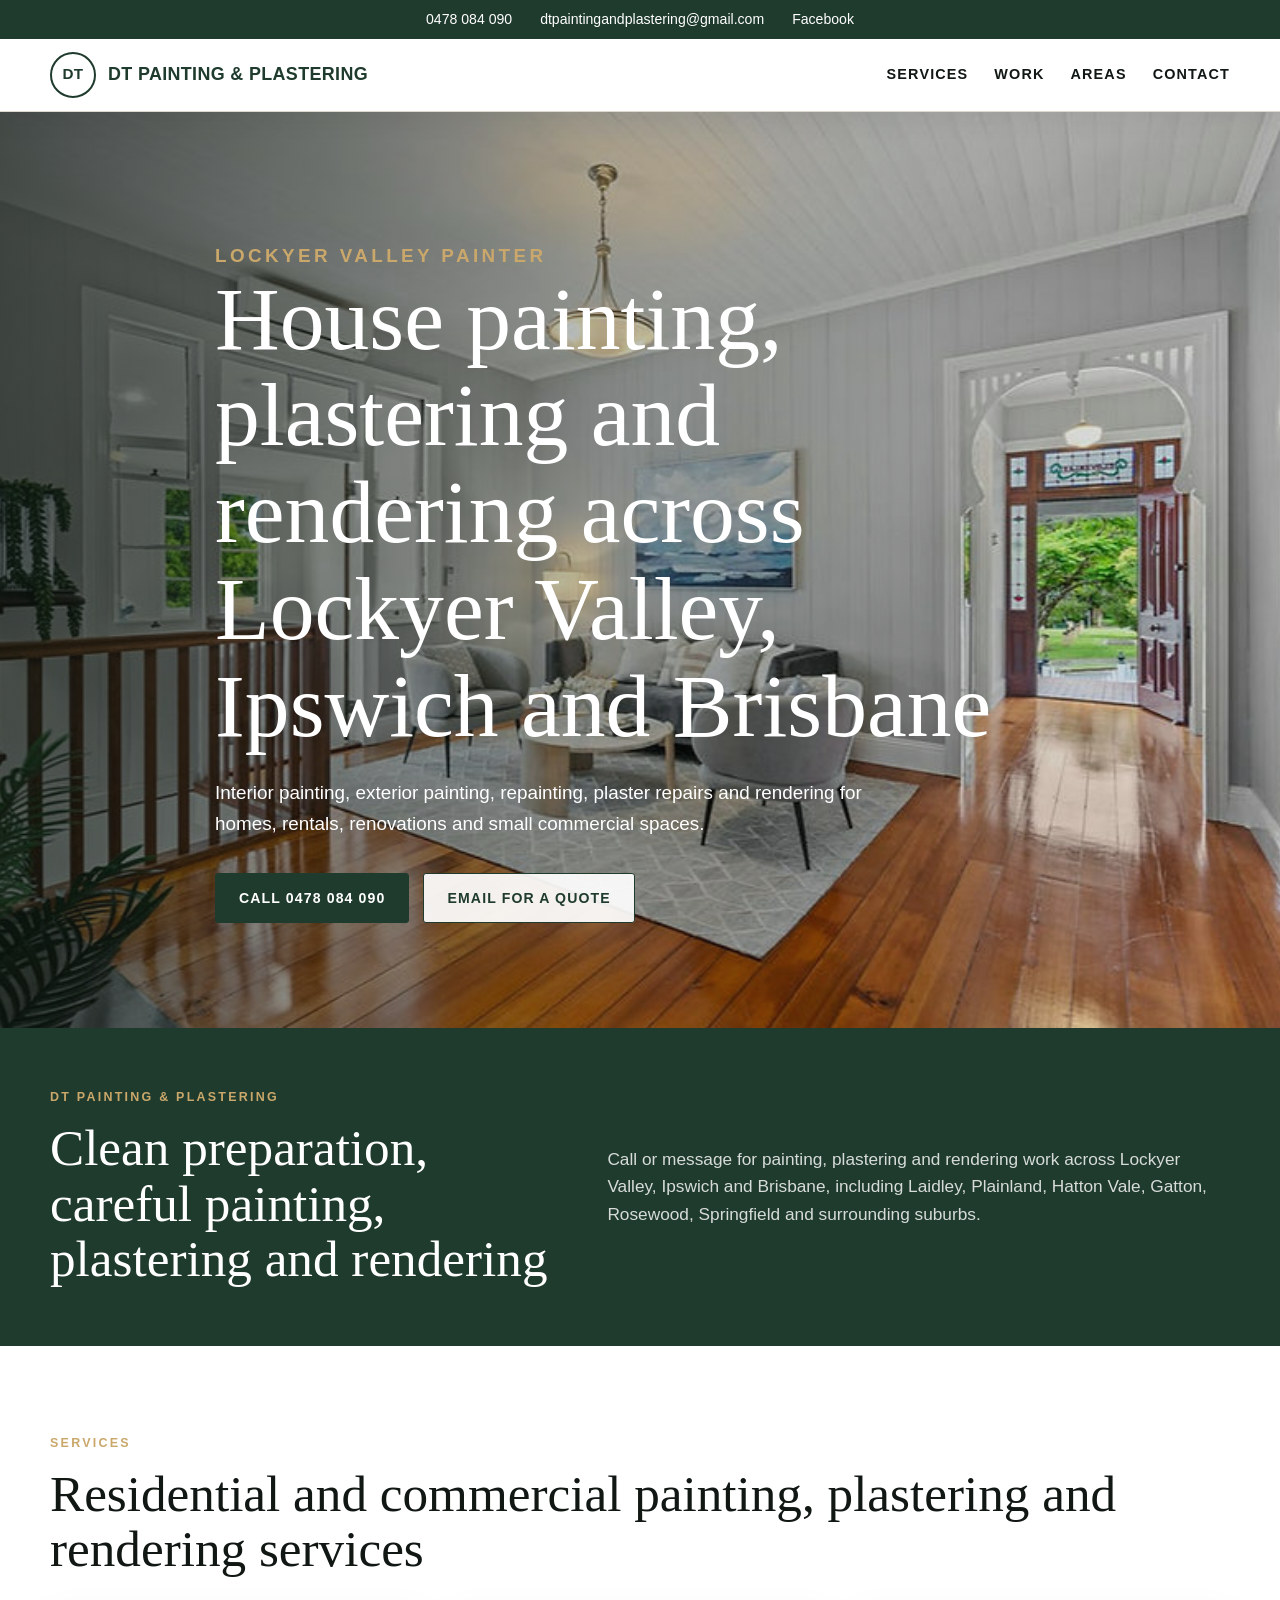
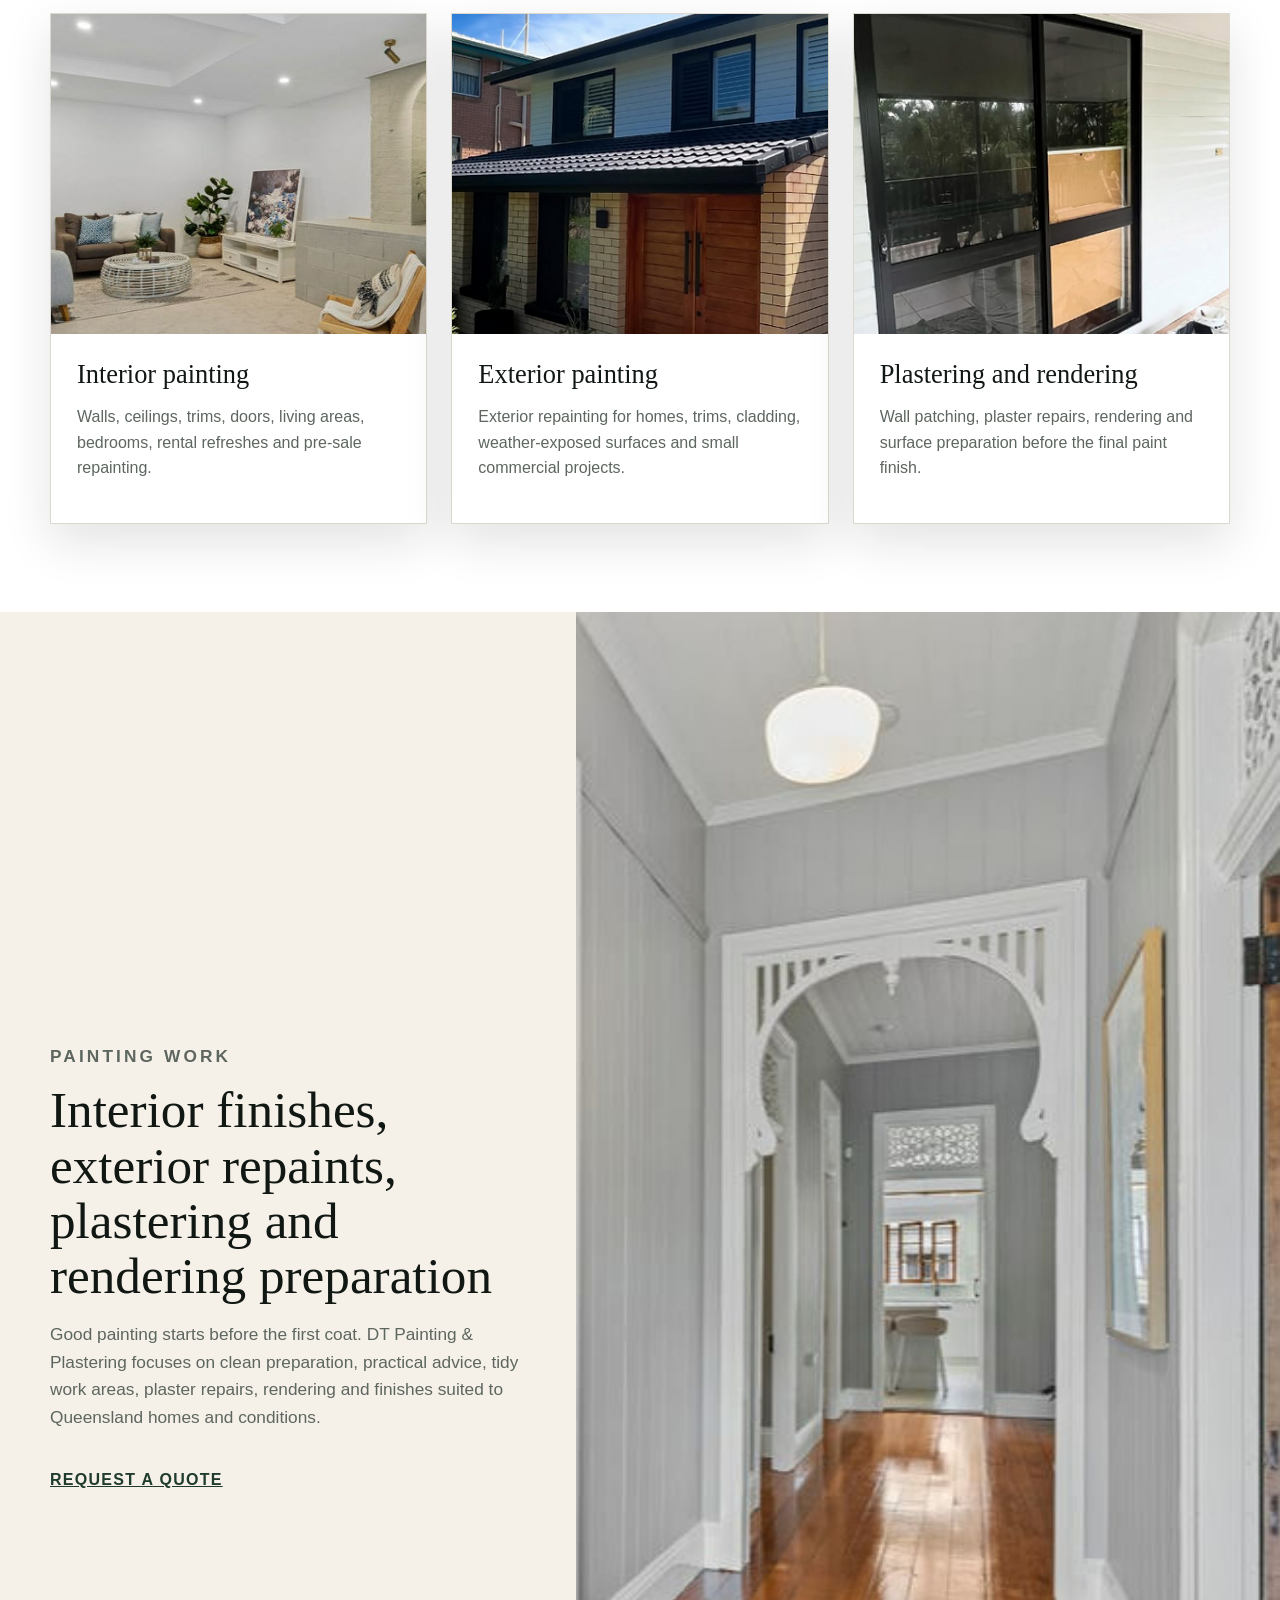
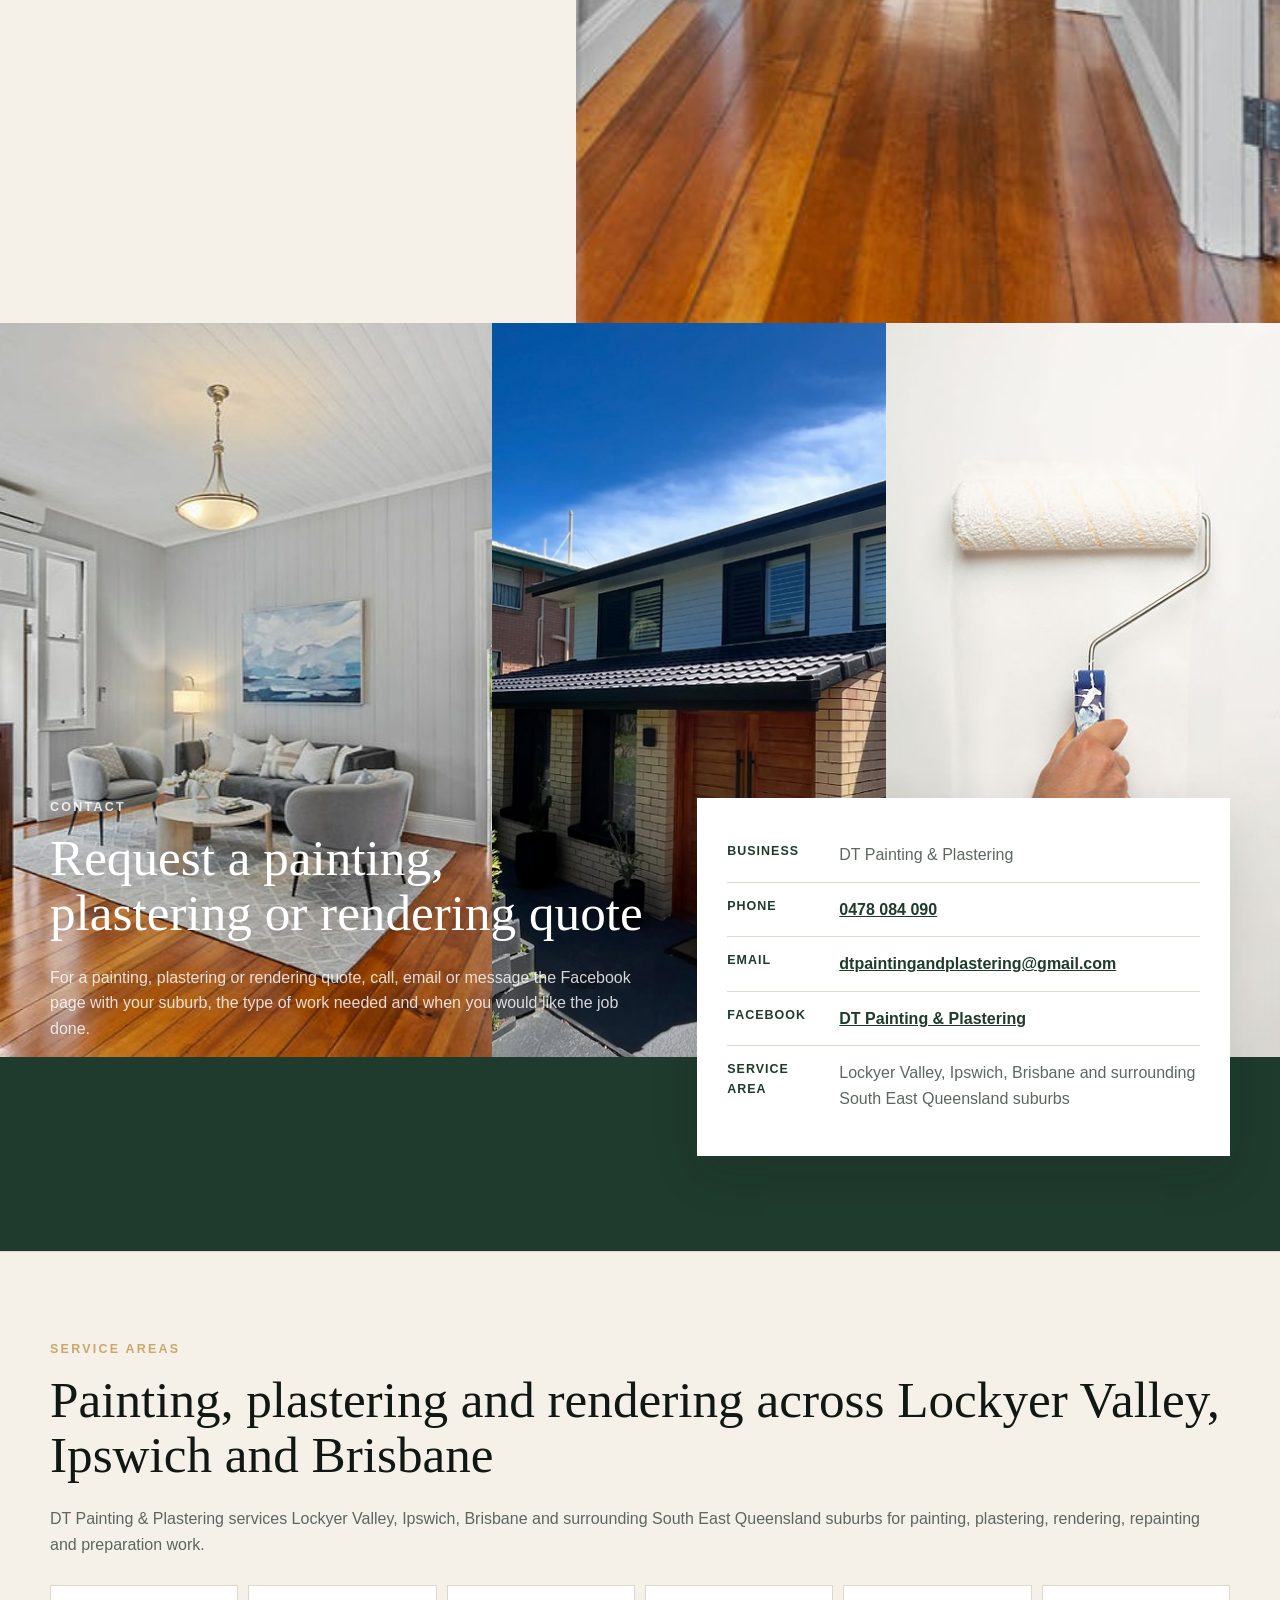
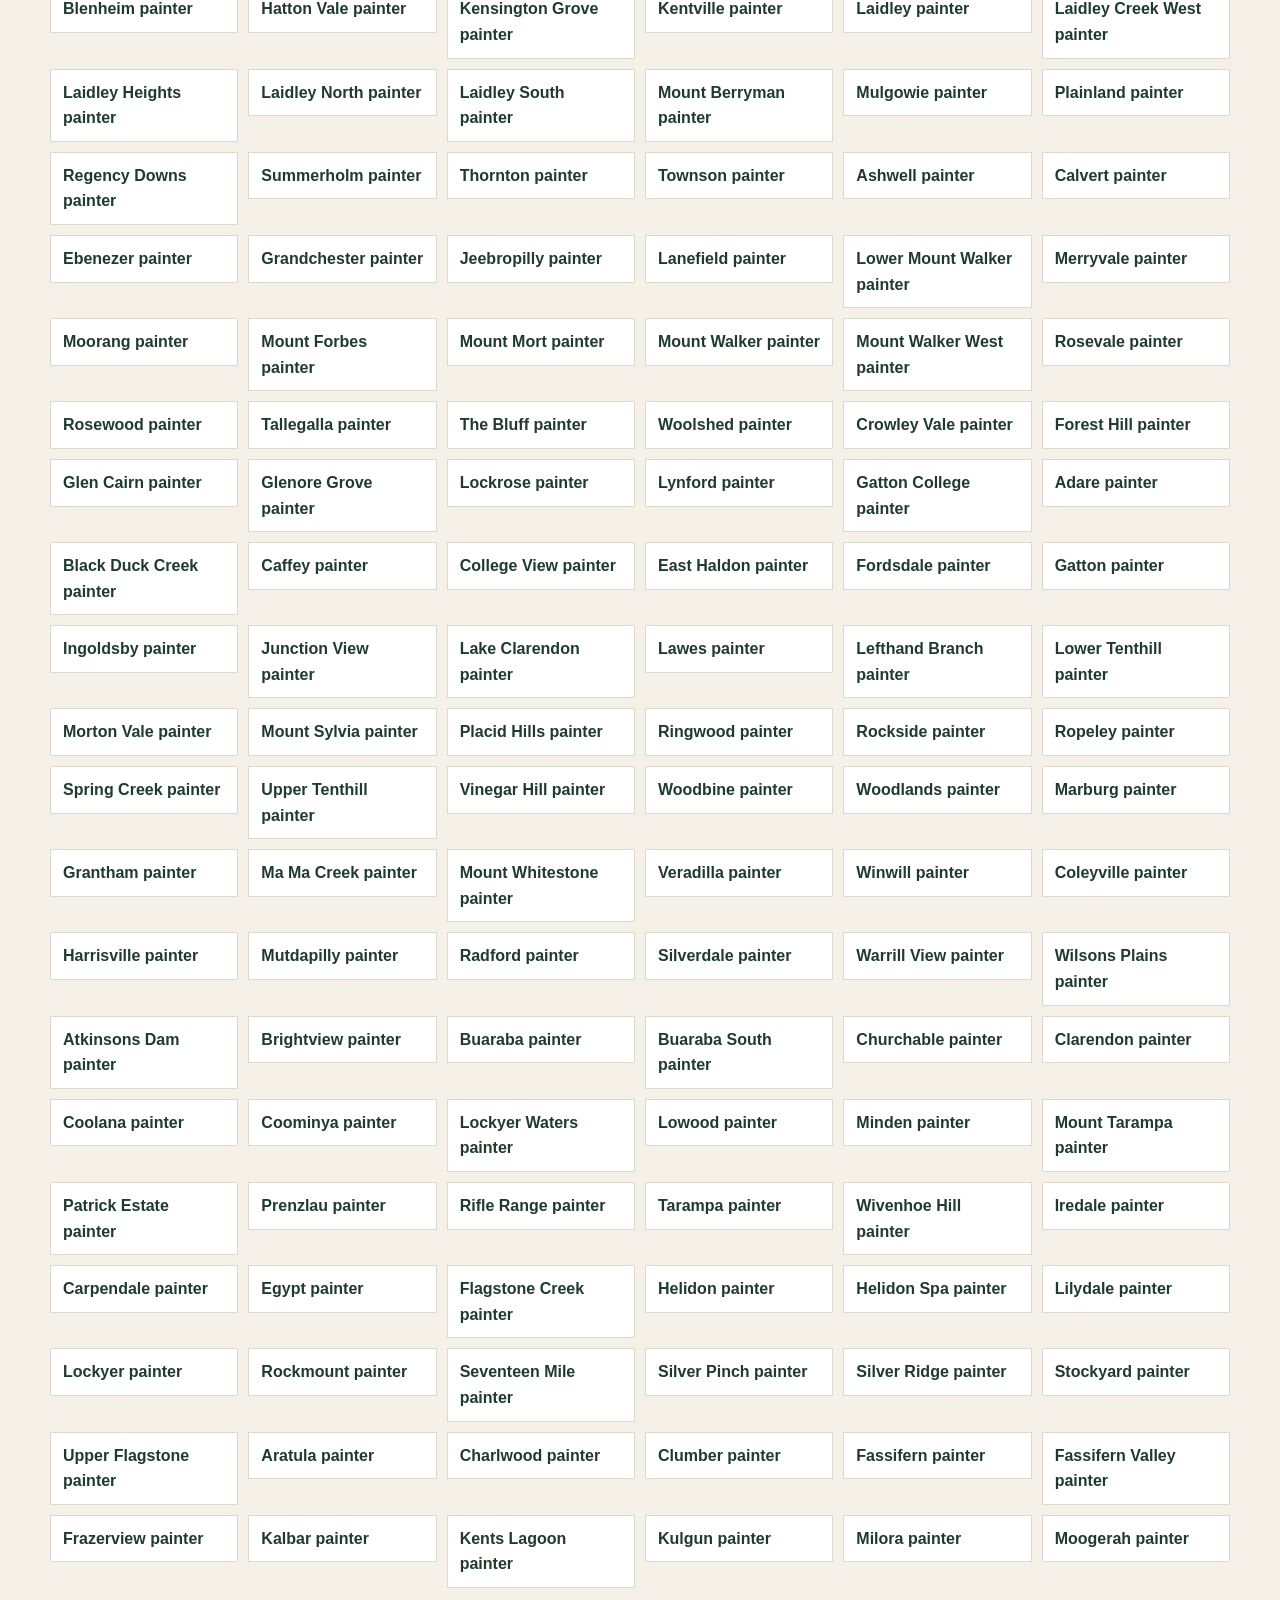
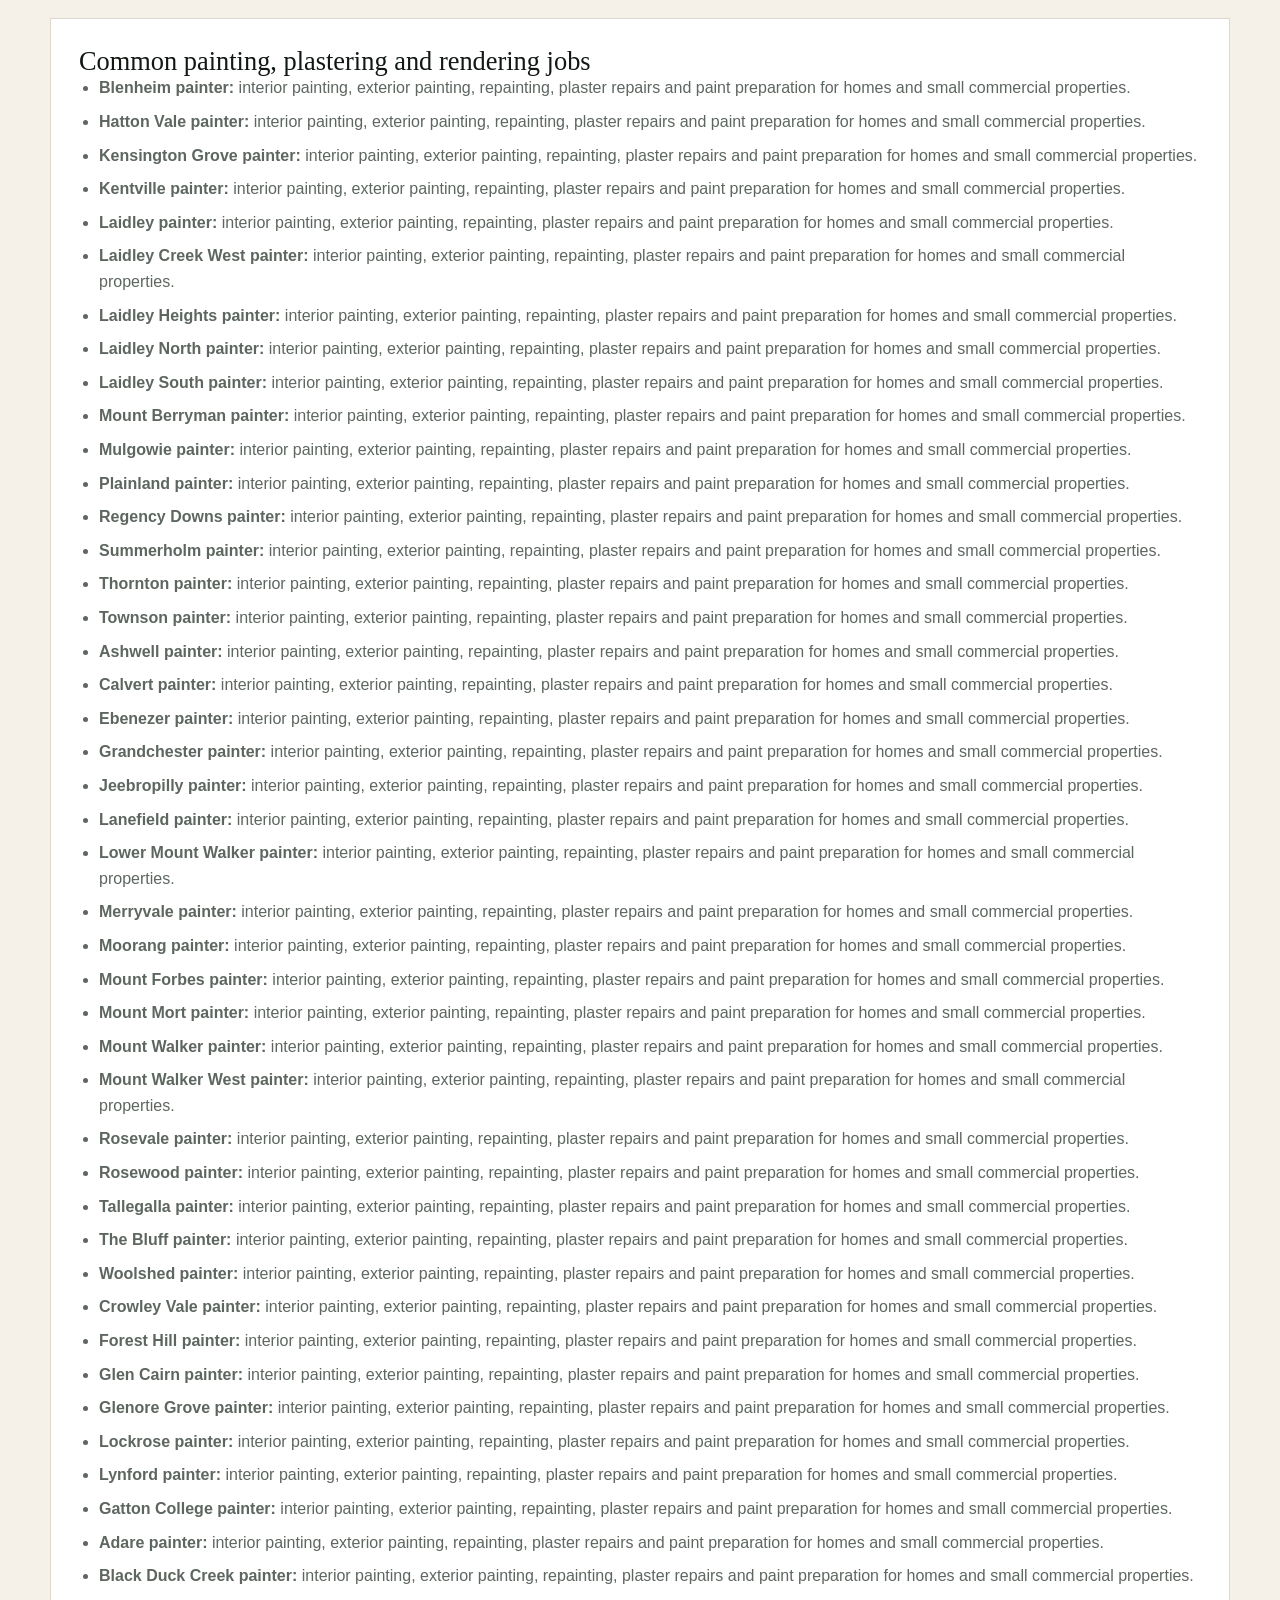
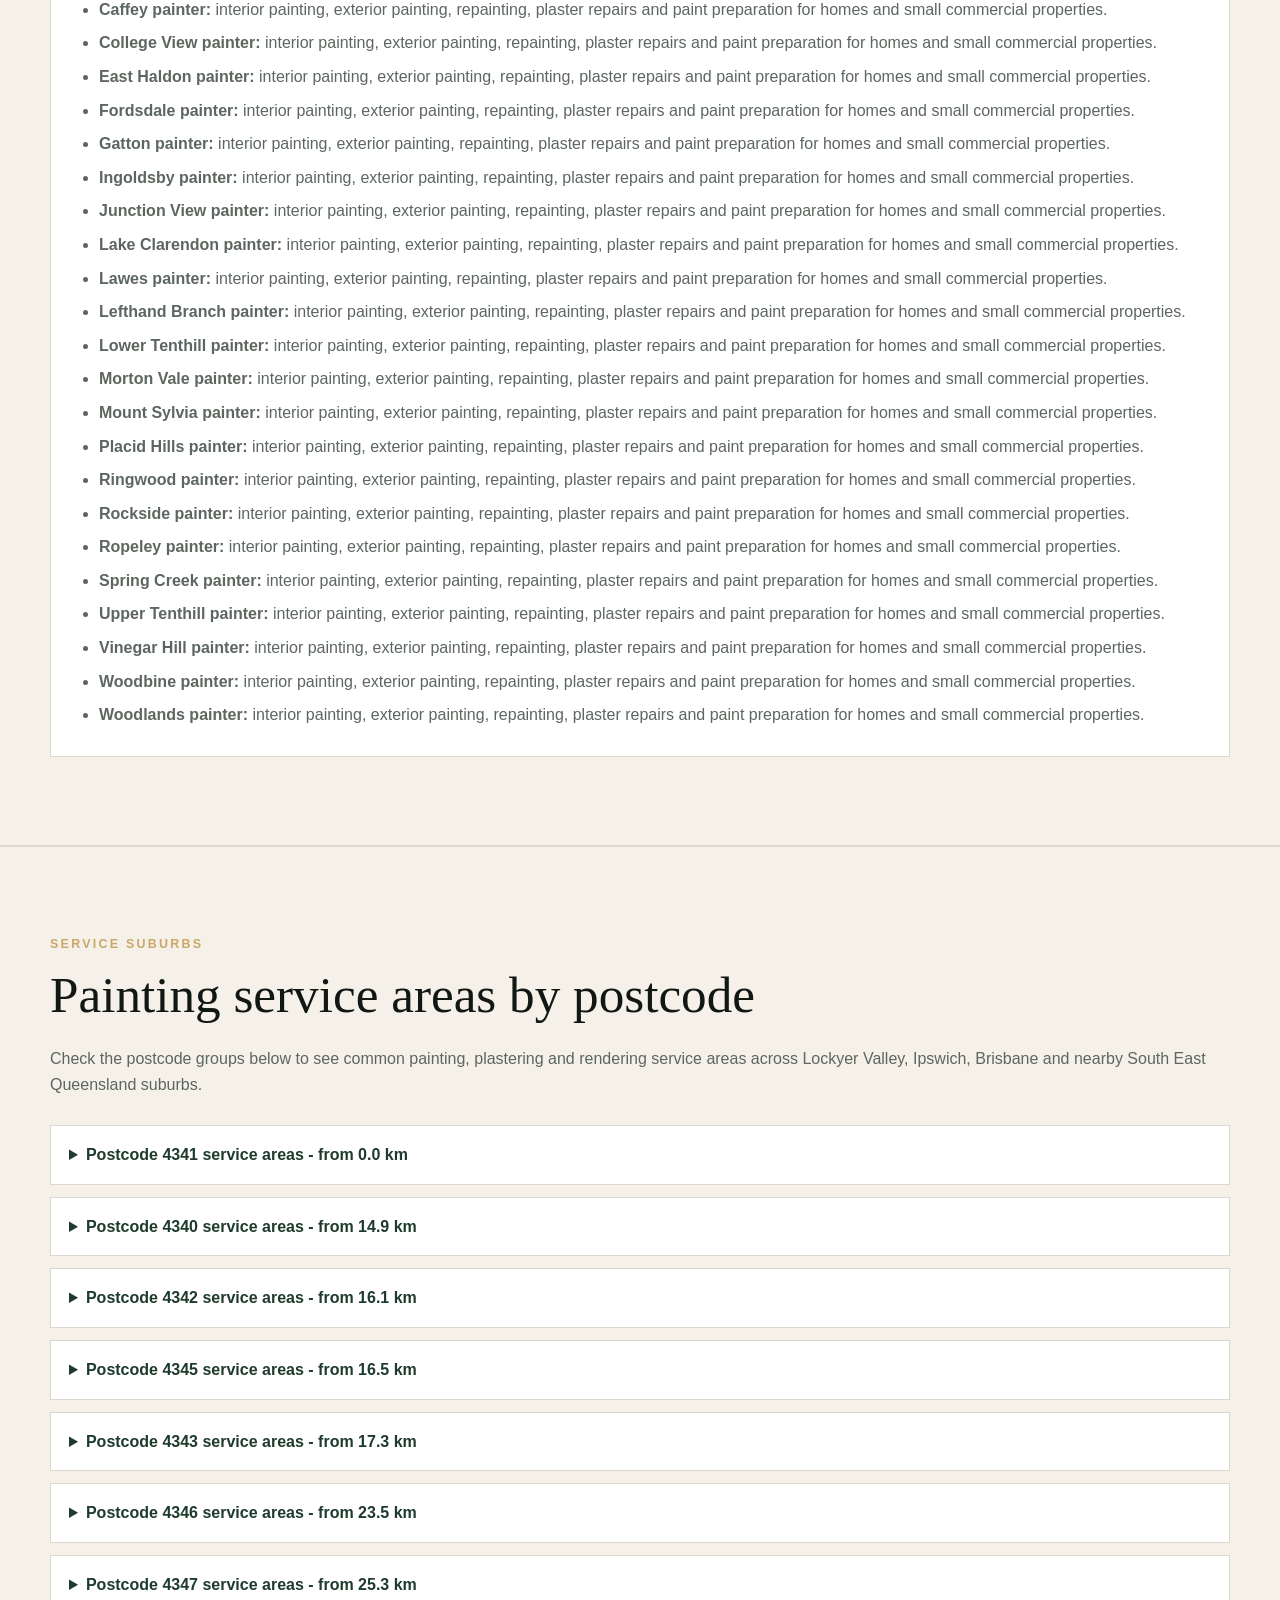
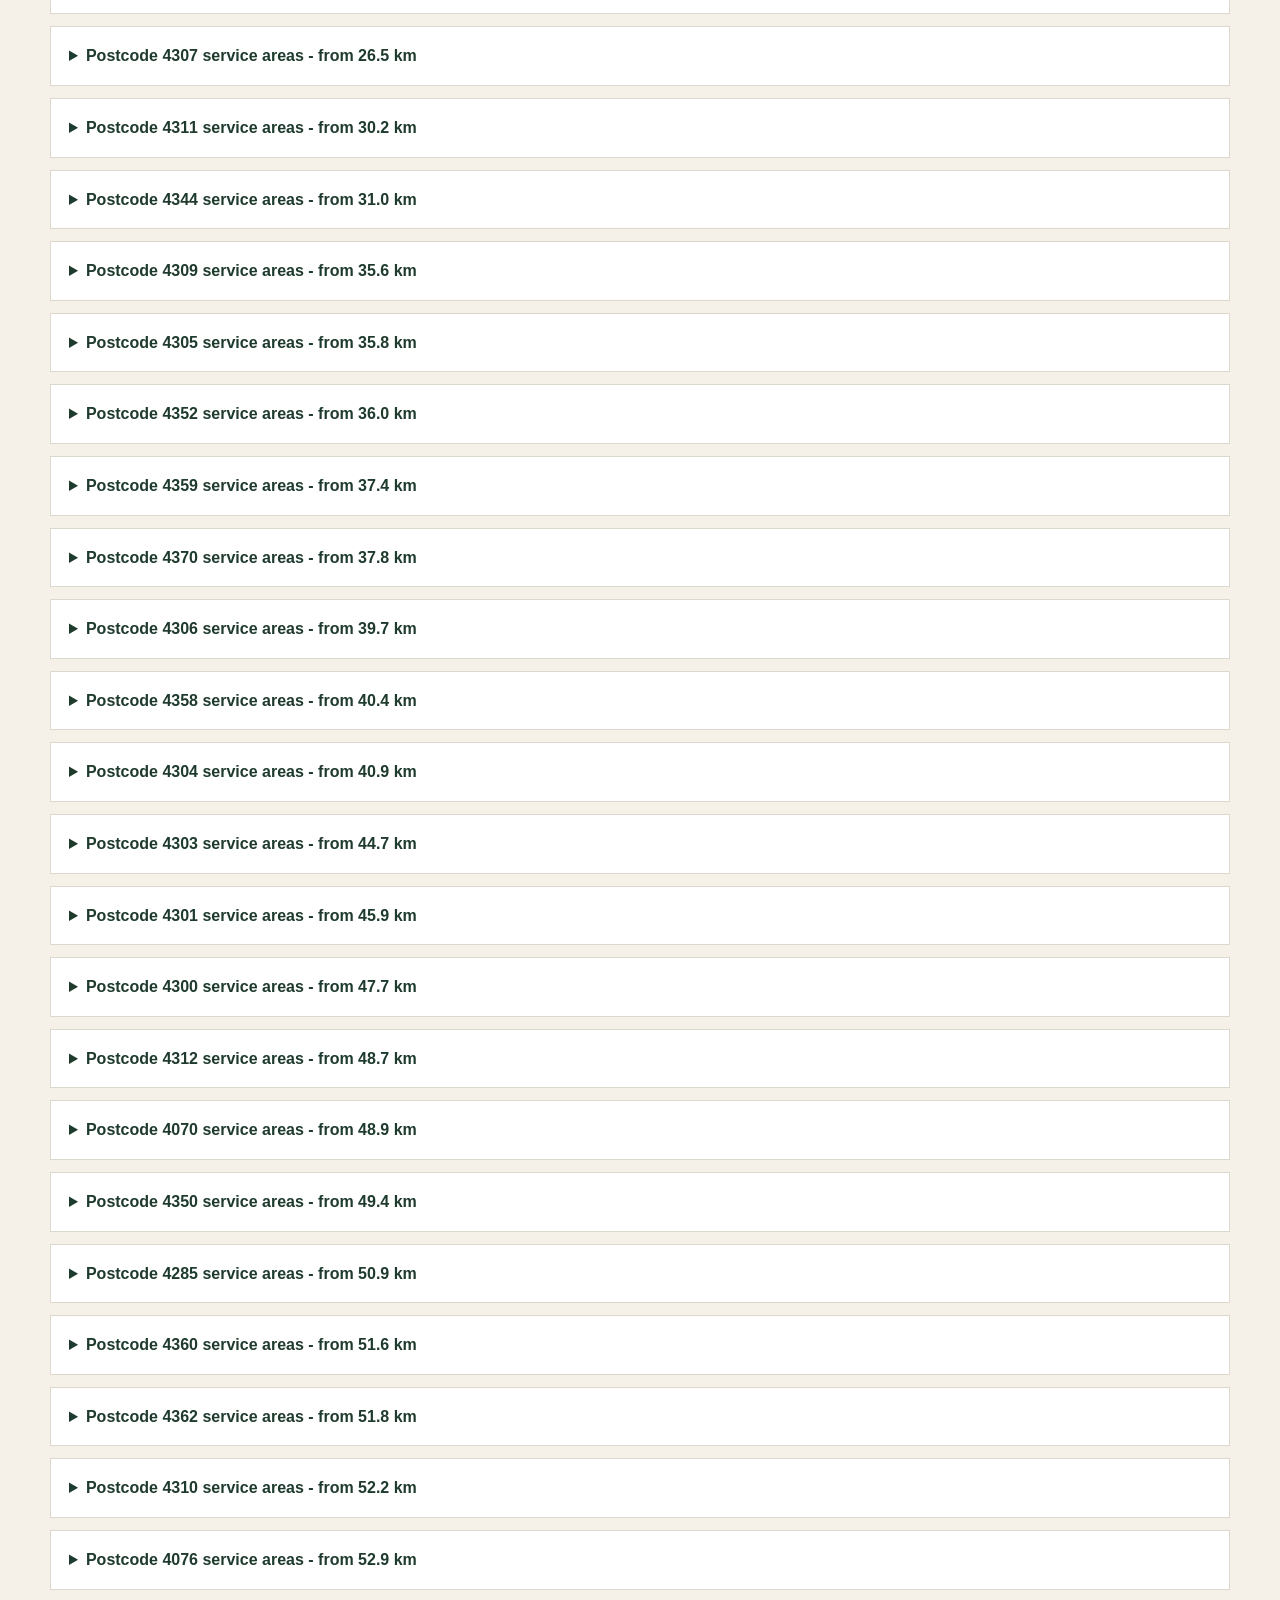
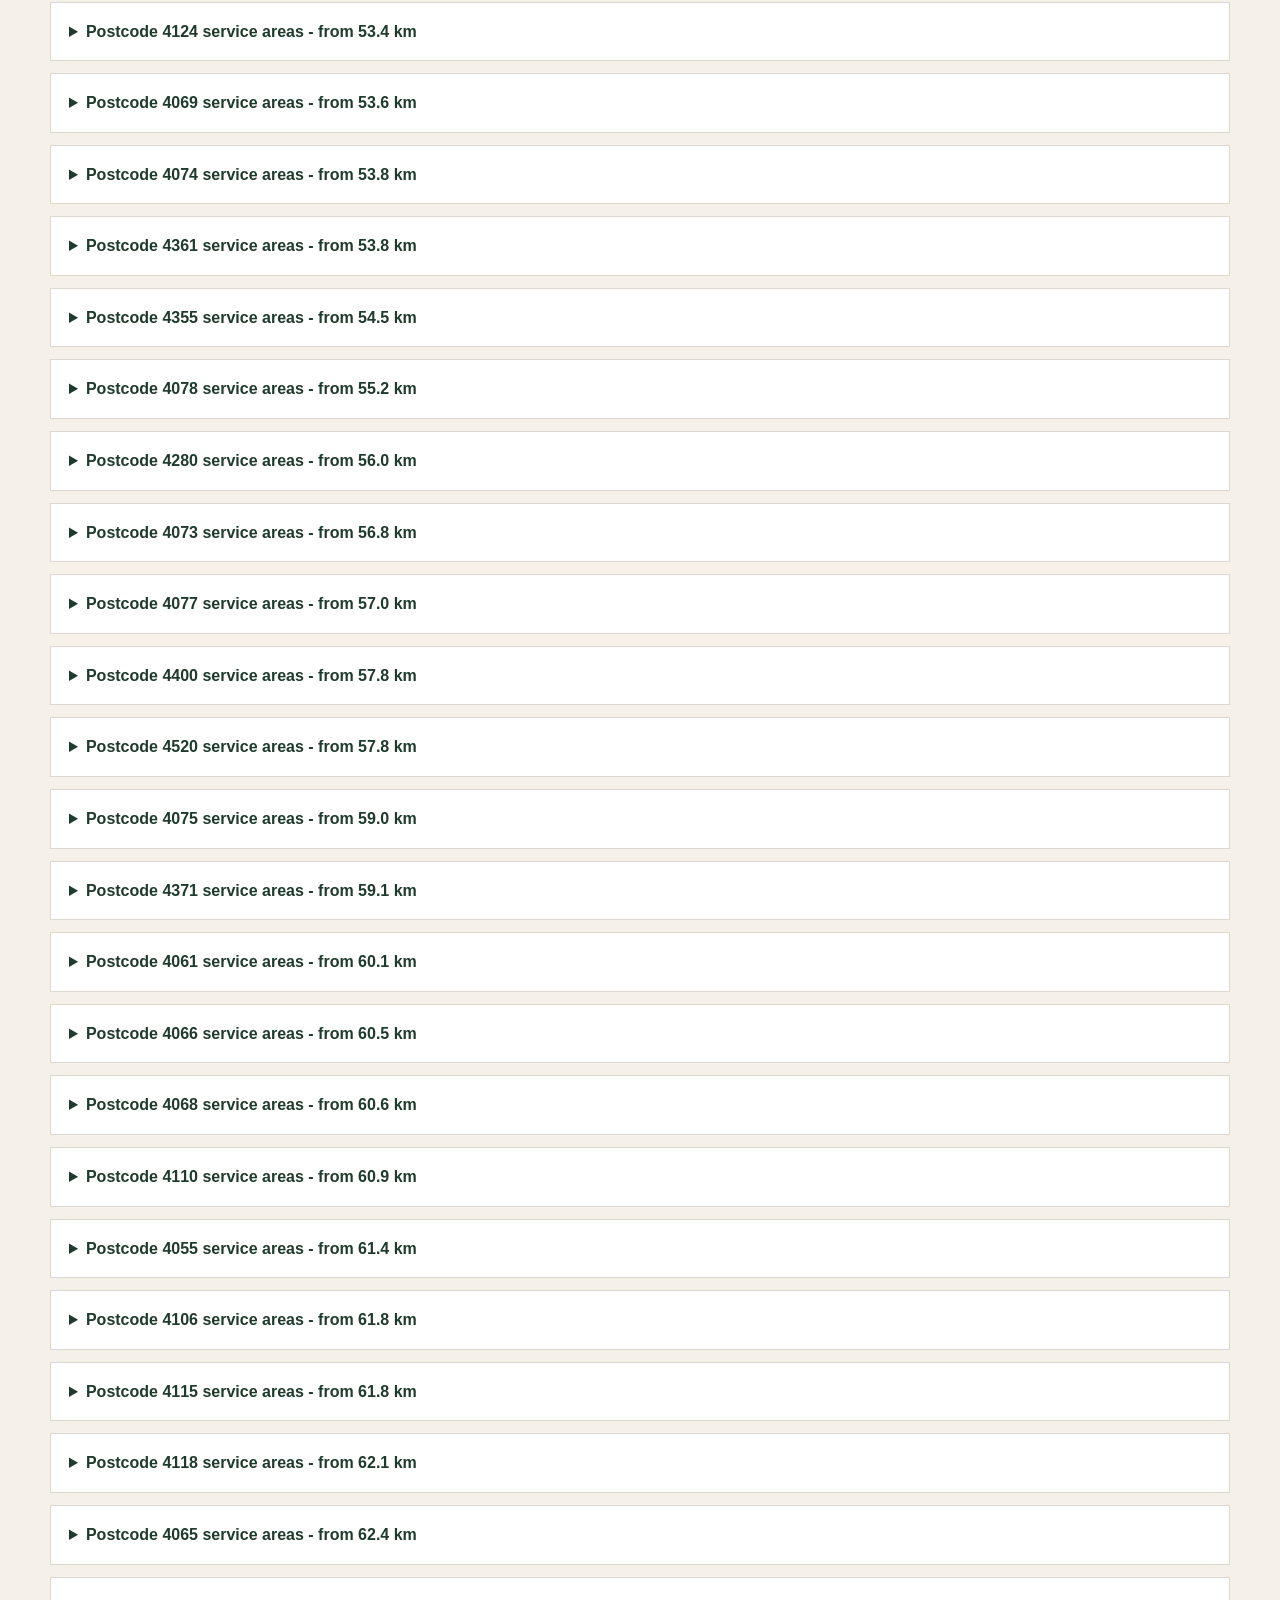
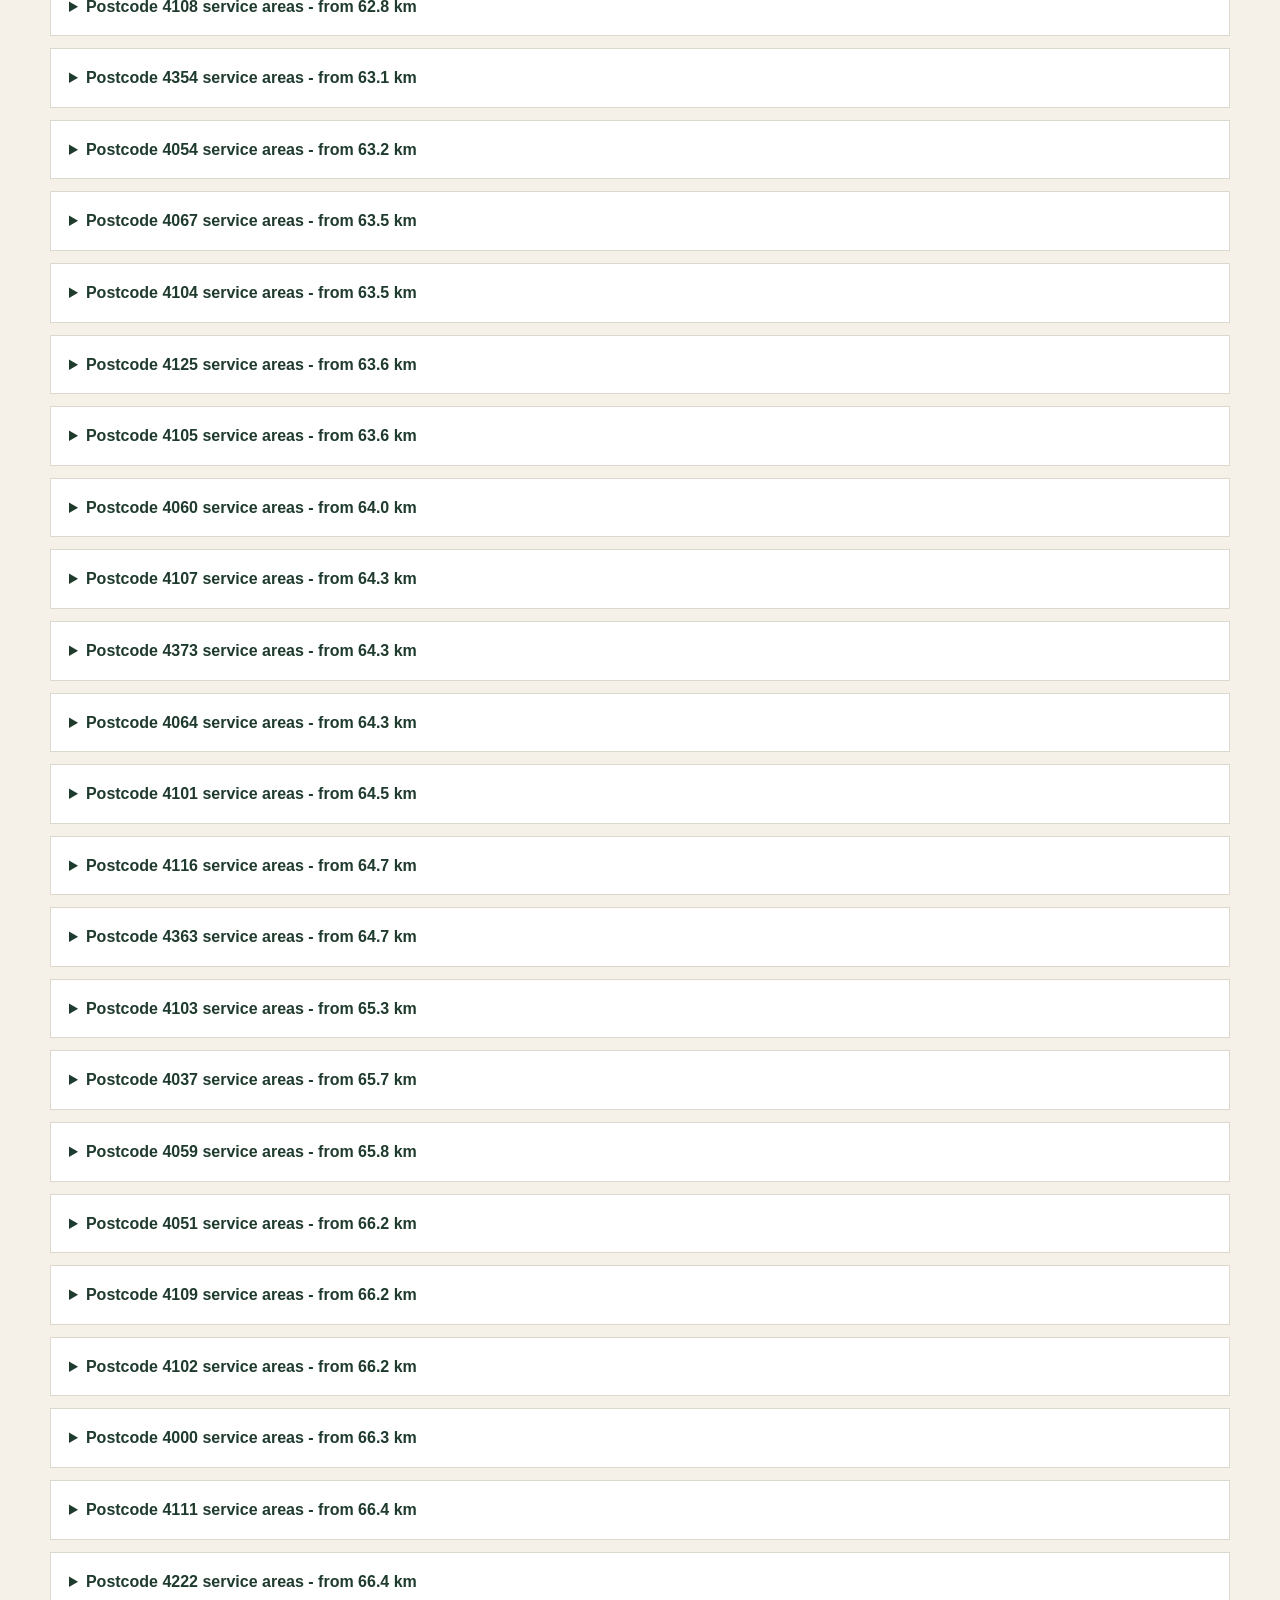
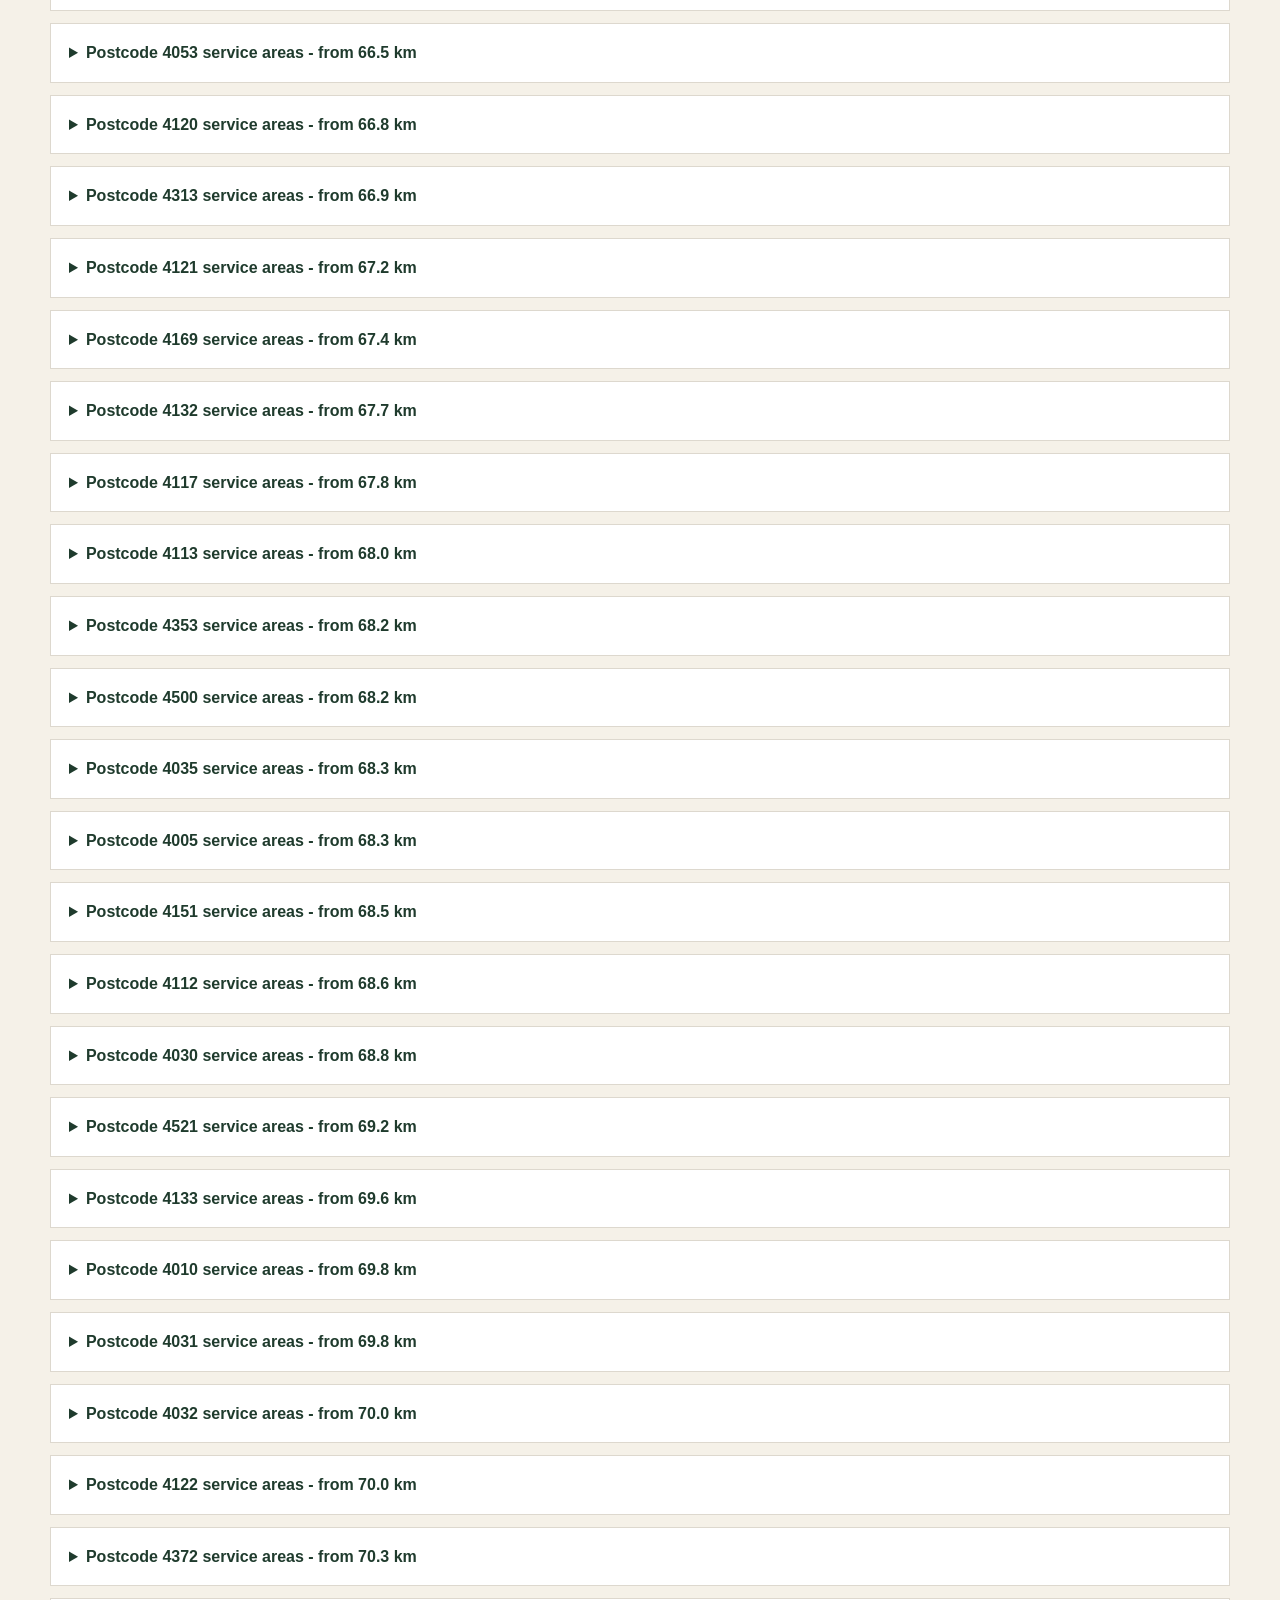
==== commit ef654f4f: "Add rendering and rebalance service areas" ====
--- a/index.html
+++ b/index.html
@@ -3,8 +3,8 @@
 <head>
   <meta charset="utf-8">
   <meta name="viewport" content="width=device-width, initial-scale=1">
-  <title>Painter in Laidley, Plainland, Gatton &amp; Lockyer Valley | DT Painting &amp; Plastering</title>
-  <meta name="description" content="Lockyer Valley painter for Laidley, Plainland, Gatton, Hatton Vale, Rosewood, Ipswich and Brisbane. Interior painting, exterior painting, house painting and plaster repairs.">
+  <title>Painter &amp; Rendering in Laidley, Ipswich, Brisbane &amp; Lockyer Valley | DT Painting &amp; Plastering</title>
+  <meta name="description" content="Painter, plastering and rendering services for Laidley, Plainland, Gatton, Lockyer Valley, Ipswich and Brisbane. Interior painting, exterior painting, house painting and repairs.">
   <meta name="robots" content="index,follow,max-image-preview:large">
   <meta name="author" content="DT Painting &amp; Plastering">
   <meta name="theme-color" content="#1f3b2d">
@@ -13,21 +13,21 @@
   <meta property="og:type" content="website">
   <meta property="og:locale" content="en_AU">
   <meta property="og:site_name" content="DT Painting &amp; Plastering">
-  <meta property="og:title" content="Painter in Laidley, Plainland, Gatton &amp; Lockyer Valley">
-  <meta property="og:description" content="House painting, interior painting, exterior painting and plaster repairs across Lockyer Valley, Ipswich and Brisbane.">
+  <meta property="og:title" content="Painter &amp; Rendering in Laidley, Ipswich, Brisbane &amp; Lockyer Valley">
+  <meta property="og:description" content="House painting, interior painting, exterior painting, plaster repairs and rendering across Lockyer Valley, Ipswich and Brisbane.">
   <meta property="og:url" content="https://dtpaintingandplastering.com/">
   <meta property="og:image" content="https://dtpaintingandplastering.com/assets/hero-interior.jpg">
 
   <meta name="twitter:card" content="summary_large_image">
-  <meta name="twitter:title" content="Painter in Laidley, Plainland, Gatton &amp; Lockyer Valley">
-  <meta name="twitter:description" content="Painting and plastering services across Lockyer Valley, Ipswich and Brisbane, QLD.">
+  <meta name="twitter:title" content="Painter &amp; Rendering in Laidley, Ipswich, Brisbane &amp; Lockyer Valley">
+  <meta name="twitter:description" content="Painting, plastering and rendering services across Lockyer Valley, Ipswich and Brisbane, QLD.">
   <meta name="twitter:image" content="https://dtpaintingandplastering.com/assets/hero-interior.jpg">
 
-  <link rel="preload" href="/assets/site.css" as="style">
-  <link rel="stylesheet" href="/assets/site.css">
+  <link rel="preload" href="/assets/site.css?v=20260506-2" as="style">
+  <link rel="stylesheet" href="/assets/site.css?v=20260506-2">
   <link rel="icon" href="/assets/favicon.svg" type="image/svg+xml">
 
-  <script type="application/ld+json">{"@context":"https://schema.org","@graph":[{"name":"DT Painting \u0026 Plastering","@id":"https://dtpaintingandplastering.com/#website","publisher":{"@id":"https://dtpaintingandplastering.com/#business"},"@type":"WebSite","url":"https://dtpaintingandplastering.com/","inLanguage":"en-AU"},{"@id":"https://dtpaintingandplastering.com/#webpage","@type":"WebPage","url":"https://dtpaintingandplastering.com/","name":"Painter in Laidley, Plainland, Gatton, Lockyer Valley, Ipswich and Brisbane","description":"DT Painting \u0026 Plastering provides house painting, interior painting, exterior painting, repainting and plaster repairs across Lockyer Valley, Ipswich and Brisbane, QLD.","inLanguage":"en-AU","about":{"@id":"https://dtpaintingandplastering.com/#business"},"isPartOf":{"@id":"https://dtpaintingandplastering.com/#website"},"dateModified":"2026-05-06"},{"url":"https://dtpaintingandplastering.com/","knowsAbout":["Painter near me","House painting","Interior painting","Exterior painting","Residential repainting","Commercial painting","Plaster repairs","Wall patching","Paint preparation"],"description":"Lockyer Valley based painting and plastering business servicing nearby suburbs first, plus Ipswich and Brisbane areas.","@type":"HousePainter","hasOfferCatalog":{"name":"Painting and plastering services","itemListElement":[{"@type":"Offer","itemOffered":{"name":"Interior house painting","@type":"Service"}},{"@type":"Offer","itemOffered":{"name":"Exterior house painting","@type":"Service"}},{"@type":"Offer","itemOffered":{"name":"Plastering and wall repairs","@type":"Service"}}],"@type":"OfferCatalog"},"image":"https://dtpaintingandplastering.com/assets/hero-interior.jpg","name":"DT Painting \u0026 Plastering","address":{"addressRegion":"QLD","addressLocality":"Lockyer Valley","@type":"PostalAddress","addressCountry":"AU"},"areaServed":[{"name":"Lockyer Valley QLD","@type":"AdministrativeArea"},{"name":"Ipswich QLD","@type":"City"},{"name":"Brisbane QLD","@type":"City"},{"name":"Blenheim QLD 4341","@type":"Place"},{"name":"Hatton Vale QLD 4341","@type":"Place"},{"name":"Kensington Grove QLD 4341","@type":"Place"},{"name":"Kentville QLD 4341","@type":"Place"},{"name":"Laidley QLD 4341","@type":"Place"},{"name":"Laidley Creek West QLD 4341","@type":"Place"},{"name":"Laidley Heights QLD 4341","@type":"Place"},{"name":"Laidley North QLD 4341","@type":"Place"},{"name":"Laidley South QLD 4341","@type":"Place"},{"name":"Mount Berryman QLD 4341","@type":"Place"},{"name":"Mulgowie QLD 4341","@type":"Place"},{"name":"Plainland QLD 4341","@type":"Place"},{"name":"Regency Downs QLD 4341","@type":"Place"},{"name":"Summerholm QLD 4341","@type":"Place"},{"name":"Thornton QLD 4341","@type":"Place"},{"name":"Townson QLD 4341","@type":"Place"},{"name":"Ashwell QLD 4340","@type":"Place"},{"name":"Calvert QLD 4340","@type":"Place"},{"name":"Ebenezer QLD 4340","@type":"Place"},{"name":"Grandchester QLD 4340","@type":"Place"},{"name":"Jeebropilly QLD 4340","@type":"Place"},{"name":"Lanefield QLD 4340","@type":"Place"},{"name":"Lower Mount Walker QLD 4340","@type":"Place"},{"name":"Merryvale QLD 4340","@type":"Place"},{"name":"Moorang QLD 4340","@type":"Place"},{"name":"Mount Forbes QLD 4340","@type":"Place"},{"name":"Mount Mort QLD 4340","@type":"Place"},{"name":"Mount Walker QLD 4340","@type":"Place"},{"name":"Mount Walker West QLD 4340","@type":"Place"},{"name":"Rosevale QLD 4340","@type":"Place"},{"name":"Rosewood QLD 4340","@type":"Place"},{"name":"Tallegalla QLD 4340","@type":"Place"},{"name":"The Bluff QLD 4340","@type":"Place"},{"name":"Woolshed QLD 4340","@type":"Place"},{"name":"Crowley Vale QLD 4342","@type":"Place"},{"name":"Forest Hill QLD 4342","@type":"Place"},{"name":"Glen Cairn QLD 4342","@type":"Place"},{"name":"Glenore Grove QLD 4342","@type":"Place"},{"name":"Lockrose QLD 4342","@type":"Place"},{"name":"Lynford QLD 4342","@type":"Place"},{"name":"Gatton College QLD 4345","@type":"Place"},{"name":"Adare QLD 4343","@type":"Place"},{"name":"Black Duck Creek QLD 4343","@type":"Place"},{"name":"Caffey QLD 4343","@type":"Place"},{"name":"College View QLD 4343","@type":"Place"},{"name":"East Haldon QLD 4343","@type":"Place"},{"name":"Fordsdale QLD 4343","@type":"Place"},{"name":"Gatton QLD 4343","@type":"Place"},{"name":"Ingoldsby QLD 4343","@type":"Place"},{"name":"Junction View QLD 4343","@type":"Place"},{"name":"Lake Clarendon QLD 4343","@type":"Place"},{"name":"Lawes QLD 4343","@type":"Place"},{"name":"Lefthand Branch QLD 4343","@type":"Place"},{"name":"Lower Tenthill QLD 4343","@type":"Place"},{"name":"Morton Vale QLD 4343","@type":"Place"},{"name":"Mount Sylvia QLD 4343","@type":"Place"},{"name":"Placid Hills QLD 4343","@type":"Place"},{"name":"Ringwood QLD 4343","@type":"Place"},{"name":"Rockside QLD 4343","@type":"Place"},{"name":"Ropeley QLD 4343","@type":"Place"},{"name":"Spring Creek QLD 4343","@type":"Place"},{"name":"Upper Tenthill QLD 4343","@type":"Place"},{"name":"Vinegar Hill QLD 4343","@type":"Place"},{"name":"Woodbine QLD 4343","@type":"Place"},{"name":"Woodlands QLD 4343","@type":"Place"},{"name":"Marburg QLD 4346","@type":"Place"},{"name":"Grantham QLD 4347","@type":"Place"},{"name":"Ma Ma Creek QLD 4347","@type":"Place"},{"name":"Mount Whitestone QLD 4347","@type":"Place"},{"name":"Veradilla QLD 4347","@type":"Place"},{"name":"Winwill QLD 4347","@type":"Place"},{"name":"Coleyville QLD 4307","@type":"Place"},{"name":"Harrisville QLD 4307","@type":"Place"},{"name":"Mutdapilly QLD 4307","@type":"Place"},{"name":"Radford QLD 4307","@type":"Place"},{"name":"Silverdale QLD 4307","@type":"Place"},{"name":"Warrill View QLD 4307","@type":"Place"},{"name":"Wilsons Plains QLD 4307","@type":"Place"},{"name":"Atkinsons Dam QLD 4311","@type":"Place"},{"name":"Brightview QLD 4311","@type":"Place"},{"name":"Buaraba QLD 4311","@type":"Place"},{"name":"Buaraba South QLD 4311","@type":"Place"},{"name":"Churchable QLD 4311","@type":"Place"},{"name":"Clarendon QLD 4311","@type":"Place"},{"name":"Coolana QLD 4311","@type":"Place"},{"name":"Coominya QLD 4311","@type":"Place"},{"name":"Lockyer Waters QLD 4311","@type":"Place"},{"name":"Lowood QLD 4311","@type":"Place"},{"name":"Minden QLD 4311","@type":"Place"},{"name":"Mount Tarampa QLD 4311","@type":"Place"},{"name":"Patrick Estate QLD 4311","@type":"Place"},{"name":"Prenzlau QLD 4311","@type":"Place"},{"name":"Rifle Range QLD 4311","@type":"Place"},{"name":"Tarampa QLD 4311","@type":"Place"},{"name":"Wivenhoe Hill QLD 4311","@type":"Place"},{"name":"Iredale QLD 4344","@type":"Place"},{"name":"Carpendale QLD 4344","@type":"Place"},{"name":"Egypt QLD 4344","@type":"Place"},{"name":"Flagstone Creek QLD 4344","@type":"Place"},{"name":"Helidon QLD 4344","@type":"Place"},{"name":"Helidon Spa QLD 4344","@type":"Place"},{"name":"Lilydale QLD 4344","@type":"Place"},{"name":"Lockyer QLD 4344","@type":"Place"},{"name":"Rockmount QLD 4344","@type":"Place"},{"name":"Seventeen Mile QLD 4344","@type":"Place"},{"name":"Silver Pinch QLD 4344","@type":"Place"},{"name":"Silver Ridge QLD 4344","@type":"Place"},{"name":"Stockyard QLD 4344","@type":"Place"},{"name":"Upper Flagstone QLD 4344","@type":"Place"},{"name":"Aratula QLD 4309","@type":"Place"},{"name":"Charlwood QLD 4309","@type":"Place"},{"name":"Clumber QLD 4309","@type":"Place"},{"name":"Fassifern QLD 4309","@type":"Place"},{"name":"Fassifern Valley QLD 4309","@type":"Place"},{"name":"Frazerview QLD 4309","@type":"Place"},{"name":"Kalbar QLD 4309","@type":"Place"},{"name":"Kents Lagoon QLD 4309","@type":"Place"},{"name":"Kulgun QLD 4309","@type":"Place"},{"name":"Milora QLD 4309","@type":"Place"},{"name":"Moogerah QLD 4309","@type":"Place"},{"name":"Morwincha QLD 4309","@type":"Place"},{"name":"Mount Edwards QLD 4309","@type":"Place"},{"name":"Munbilla QLD 4309","@type":"Place"},{"name":"Obum Obum QLD 4309","@type":"Place"},{"name":"Tarome QLD 4309","@type":"Place"},{"name":"Teviotville QLD 4309","@type":"Place"},{"name":"Washpool QLD 4309","@type":"Place"},{"name":"Basin Pocket QLD 4305","@type":"Place"},{"name":"Brassall QLD 4305","@type":"Place"},{"name":"Brassall Heights QLD 4305","@type":"Place"},{"name":"Bremer QLD 4305","@type":"Place"},{"name":"Churchill QLD 4305","@type":"Place"},{"name":"Coalfalls QLD 4305","@type":"Place"},{"name":"East Ipswich QLD 4305","@type":"Place"},{"name":"Eastern Heights QLD 4305","@type":"Place"},{"name":"Flinders View QLD 4305","@type":"Place"},{"name":"Ipswich QLD 4305","@type":"Place"},{"name":"Leichhardt QLD 4305","@type":"Place"},{"name":"Limestone Ridges QLD 4305","@type":"Place"},{"name":"Moores Pocket QLD 4305","@type":"Place"},{"name":"Newtown QLD 4305","@type":"Place"},{"name":"North Ipswich QLD 4305","@type":"Place"},{"name":"North Tivoli QLD 4305","@type":"Place"},{"name":"One Mile QLD 4305","@type":"Place"},{"name":"Raceview QLD 4305","@type":"Place"},{"name":"Raymonds Hill QLD 4305","@type":"Place"},{"name":"Sadliers Crossing QLD 4305","@type":"Place"},{"name":"Tivoli QLD 4305","@type":"Place"},{"name":"West Ipswich QLD 4305","@type":"Place"},{"name":"Woodend QLD 4305","@type":"Place"},{"name":"Wulkuraka QLD 4305","@type":"Place"},{"name":"Yamanto QLD 4305","@type":"Place"},{"name":"Silver Ridge QLD 4352","@type":"Place"},{"name":"Ascot QLD 4359","@type":"Place"},{"name":"Budgee QLD 4359","@type":"Place"},{"name":"Greenmount QLD 4359","@type":"Place"},{"name":"Greenmount East QLD 4359","@type":"Place"},{"name":"Hirstglen QLD 4359","@type":"Place"},{"name":"West Haldon QLD 4359","@type":"Place"},{"name":"North Branch QLD 4370","@type":"Place"},{"name":"Amberley QLD 4306","@type":"Place"},{"name":"Avoca Vale QLD 4306","@type":"Place"},{"name":"Banks Creek QLD 4306","@type":"Place"},{"name":"Barellan Point QLD 4306","@type":"Place"},{"name":"Bellhaven QLD 4306","@type":"Place"},{"name":"Benarkin QLD 4306","@type":"Place"},{"name":"Benarkin North QLD 4306","@type":"Place"},{"name":"Blackbutt QLD 4306","@type":"Place"},{"name":"Blackbutt North QLD 4306","@type":"Place"},{"name":"Blackbutt South QLD 4306","@type":"Place"},{"name":"Blacksoil QLD 4306","@type":"Place"},{"name":"Blackwall QLD 4306","@type":"Place"},{"name":"Borallon QLD 4306","@type":"Place"},{"name":"Cherry Creek QLD 4306","@type":"Place"},{"name":"Chuwar QLD 4306","@type":"Place"},{"name":"Colinton QLD 4306","@type":"Place"},{"name":"Deebing Heights QLD 4306","@type":"Place"},{"name":"Dundas QLD 4306","@type":"Place"},{"name":"England Creek QLD 4306","@type":"Place"},{"name":"Fairney View QLD 4306","@type":"Place"}],"@id":"https://dtpaintingandplastering.com/#business","priceRange":"Quote based","slogan":"Painting and plastering across Lockyer Valley, Ipswich and Brisbane","telephone":"+61478084090","email":"dtpaintingandplastering@gmail.com","sameAs":["https://www.facebook.com/profile.php?id=61578887346207"],"contactPoint":[{"@type":"ContactPoint","telephone":"+61478084090","email":"dtpaintingandplastering@gmail.com","contactType":"quotes and customer enquiries","areaServed":"AU-QLD","availableLanguage":"en-AU"}]},{"mainEntity":[{"acceptedAnswer":{"text":"Yes. DT Painting \u0026 Plastering is based in the Lockyer Valley region and prioritises nearby suburbs including Laidley, Plainland, Hatton Vale, Kensington Grove, Regency Downs and surrounding communities.","@type":"Answer"},"name":"Do you service Laidley, Plainland and nearby Lockyer Valley suburbs?","@type":"Question"},{"acceptedAnswer":{"text":"Yes. DT Painting \u0026 Plastering services the Lockyer Valley region first, then Ipswich and Brisbane areas by project size, timing and location.","@type":"Answer"},"name":"Do you provide painting services in Ipswich and Brisbane?","@type":"Question"},{"acceptedAnswer":{"text":"Services include interior house painting, exterior house painting, residential repainting, commercial painting, plaster repairs, wall patching, surface preparation and finishing.","@type":"Answer"},"name":"What painting and plastering services do you offer?","@type":"Question"},{"acceptedAnswer":{"text":"Useful quote details include the suburb, whether the work is interior or exterior, the number of rooms or surfaces, the condition of the walls, any plaster repairs needed, timing, and whether the property is lived in, vacant, being sold or being rented.","@type":"Answer"},"name":"What details help with a faster painting quote?","@type":"Question"}],"@id":"https://dtpaintingandplastering.com/#faq-schema","@type":"FAQPage"}]}</script>
+  <script type="application/ld+json">{"@context":"https://schema.org","@graph":[{"name":"DT Painting \u0026 Plastering","@id":"https://dtpaintingandplastering.com/#website","publisher":{"@id":"https://dtpaintingandplastering.com/#business"},"@type":"WebSite","url":"https://dtpaintingandplastering.com/","inLanguage":"en-AU"},{"@id":"https://dtpaintingandplastering.com/#webpage","@type":"WebPage","url":"https://dtpaintingandplastering.com/","name":"Painter, Plastering and Rendering in Laidley, Plainland, Gatton, Lockyer Valley, Ipswich and Brisbane","description":"DT Painting \u0026 Plastering provides house painting, interior painting, exterior painting, repainting, plaster repairs and rendering across Lockyer Valley, Ipswich and Brisbane, QLD.","inLanguage":"en-AU","about":{"@id":"https://dtpaintingandplastering.com/#business"},"isPartOf":{"@id":"https://dtpaintingandplastering.com/#website"},"dateModified":"2026-05-06"},{"url":"https://dtpaintingandplastering.com/","knowsAbout":["Painter near me","House painting","Interior painting","Exterior painting","Residential repainting","Commercial painting","Plaster repairs","Wall patching","Rendering","Cement rendering","Acrylic rendering","Paint preparation"],"description":"Painting, plastering and rendering business servicing Lockyer Valley, Ipswich, Brisbane and surrounding South East Queensland suburbs.","@type":"HousePainter","hasOfferCatalog":{"name":"Painting, plastering and rendering services","itemListElement":[{"@type":"Offer","itemOffered":{"name":"Interior house painting","@type":"Service"}},{"@type":"Offer","itemOffered":{"name":"Exterior house painting","@type":"Service"}},{"@type":"Offer","itemOffered":{"name":"Plastering and wall repairs","@type":"Service"}},{"@type":"Offer","itemOffered":{"@type":"Service","name":"Rendering"}}],"@type":"OfferCatalog"},"image":"https://dtpaintingandplastering.com/assets/hero-interior.jpg","name":"DT Painting \u0026 Plastering","address":{"addressRegion":"QLD","addressLocality":"Lockyer Valley","@type":"PostalAddress","addressCountry":"AU"},"areaServed":[{"name":"Lockyer Valley QLD","@type":"AdministrativeArea"},{"name":"Ipswich QLD","@type":"City"},{"name":"Brisbane QLD","@type":"City"},{"name":"Blenheim QLD 4341","@type":"Place"},{"name":"Hatton Vale QLD 4341","@type":"Place"},{"name":"Kensington Grove QLD 4341","@type":"Place"},{"name":"Kentville QLD 4341","@type":"Place"},{"name":"Laidley QLD 4341","@type":"Place"},{"name":"Laidley Creek West QLD 4341","@type":"Place"},{"name":"Laidley Heights QLD 4341","@type":"Place"},{"name":"Laidley North QLD 4341","@type":"Place"},{"name":"Laidley South QLD 4341","@type":"Place"},{"name":"Mount Berryman QLD 4341","@type":"Place"},{"name":"Mulgowie QLD 4341","@type":"Place"},{"name":"Plainland QLD 4341","@type":"Place"},{"name":"Regency Downs QLD 4341","@type":"Place"},{"name":"Summerholm QLD 4341","@type":"Place"},{"name":"Thornton QLD 4341","@type":"Place"},{"name":"Townson QLD 4341","@type":"Place"},{"name":"Ashwell QLD 4340","@type":"Place"},{"name":"Calvert QLD 4340","@type":"Place"},{"name":"Ebenezer QLD 4340","@type":"Place"},{"name":"Grandchester QLD 4340","@type":"Place"},{"name":"Jeebropilly QLD 4340","@type":"Place"},{"name":"Lanefield QLD 4340","@type":"Place"},{"name":"Lower Mount Walker QLD 4340","@type":"Place"},{"name":"Merryvale QLD 4340","@type":"Place"},{"name":"Moorang QLD 4340","@type":"Place"},{"name":"Mount Forbes QLD 4340","@type":"Place"},{"name":"Mount Mort QLD 4340","@type":"Place"},{"name":"Mount Walker QLD 4340","@type":"Place"},{"name":"Mount Walker West QLD 4340","@type":"Place"},{"name":"Rosevale QLD 4340","@type":"Place"},{"name":"Rosewood QLD 4340","@type":"Place"},{"name":"Tallegalla QLD 4340","@type":"Place"},{"name":"The Bluff QLD 4340","@type":"Place"},{"name":"Woolshed QLD 4340","@type":"Place"},{"name":"Crowley Vale QLD 4342","@type":"Place"},{"name":"Forest Hill QLD 4342","@type":"Place"},{"name":"Glen Cairn QLD 4342","@type":"Place"},{"name":"Glenore Grove QLD 4342","@type":"Place"},{"name":"Lockrose QLD 4342","@type":"Place"},{"name":"Lynford QLD 4342","@type":"Place"},{"name":"Gatton College QLD 4345","@type":"Place"},{"name":"Adare QLD 4343","@type":"Place"},{"name":"Black Duck Creek QLD 4343","@type":"Place"},{"name":"Caffey QLD 4343","@type":"Place"},{"name":"College View QLD 4343","@type":"Place"},{"name":"East Haldon QLD 4343","@type":"Place"},{"name":"Fordsdale QLD 4343","@type":"Place"},{"name":"Gatton QLD 4343","@type":"Place"},{"name":"Ingoldsby QLD 4343","@type":"Place"},{"name":"Junction View QLD 4343","@type":"Place"},{"name":"Lake Clarendon QLD 4343","@type":"Place"},{"name":"Lawes QLD 4343","@type":"Place"},{"name":"Lefthand Branch QLD 4343","@type":"Place"},{"name":"Lower Tenthill QLD 4343","@type":"Place"},{"name":"Morton Vale QLD 4343","@type":"Place"},{"name":"Mount Sylvia QLD 4343","@type":"Place"},{"name":"Placid Hills QLD 4343","@type":"Place"},{"name":"Ringwood QLD 4343","@type":"Place"},{"name":"Rockside QLD 4343","@type":"Place"},{"name":"Ropeley QLD 4343","@type":"Place"},{"name":"Spring Creek QLD 4343","@type":"Place"},{"name":"Upper Tenthill QLD 4343","@type":"Place"},{"name":"Vinegar Hill QLD 4343","@type":"Place"},{"name":"Woodbine QLD 4343","@type":"Place"},{"name":"Woodlands QLD 4343","@type":"Place"},{"name":"Marburg QLD 4346","@type":"Place"},{"name":"Grantham QLD 4347","@type":"Place"},{"name":"Ma Ma Creek QLD 4347","@type":"Place"},{"name":"Mount Whitestone QLD 4347","@type":"Place"},{"name":"Veradilla QLD 4347","@type":"Place"},{"name":"Winwill QLD 4347","@type":"Place"},{"name":"Coleyville QLD 4307","@type":"Place"},{"name":"Harrisville QLD 4307","@type":"Place"},{"name":"Mutdapilly QLD 4307","@type":"Place"},{"name":"Radford QLD 4307","@type":"Place"},{"name":"Silverdale QLD 4307","@type":"Place"},{"name":"Warrill View QLD 4307","@type":"Place"},{"name":"Wilsons Plains QLD 4307","@type":"Place"},{"name":"Atkinsons Dam QLD 4311","@type":"Place"},{"name":"Brightview QLD 4311","@type":"Place"},{"name":"Buaraba QLD 4311","@type":"Place"},{"name":"Buaraba South QLD 4311","@type":"Place"},{"name":"Churchable QLD 4311","@type":"Place"},{"name":"Clarendon QLD 4311","@type":"Place"},{"name":"Coolana QLD 4311","@type":"Place"},{"name":"Coominya QLD 4311","@type":"Place"},{"name":"Lockyer Waters QLD 4311","@type":"Place"},{"name":"Lowood QLD 4311","@type":"Place"},{"name":"Minden QLD 4311","@type":"Place"},{"name":"Mount Tarampa QLD 4311","@type":"Place"},{"name":"Patrick Estate QLD 4311","@type":"Place"},{"name":"Prenzlau QLD 4311","@type":"Place"},{"name":"Rifle Range QLD 4311","@type":"Place"},{"name":"Tarampa QLD 4311","@type":"Place"},{"name":"Wivenhoe Hill QLD 4311","@type":"Place"},{"name":"Iredale QLD 4344","@type":"Place"},{"name":"Carpendale QLD 4344","@type":"Place"},{"name":"Egypt QLD 4344","@type":"Place"},{"name":"Flagstone Creek QLD 4344","@type":"Place"},{"name":"Helidon QLD 4344","@type":"Place"},{"name":"Helidon Spa QLD 4344","@type":"Place"},{"name":"Lilydale QLD 4344","@type":"Place"},{"name":"Lockyer QLD 4344","@type":"Place"},{"name":"Rockmount QLD 4344","@type":"Place"},{"name":"Seventeen Mile QLD 4344","@type":"Place"},{"name":"Silver Pinch QLD 4344","@type":"Place"},{"name":"Silver Ridge QLD 4344","@type":"Place"},{"name":"Stockyard QLD 4344","@type":"Place"},{"name":"Upper Flagstone QLD 4344","@type":"Place"},{"name":"Aratula QLD 4309","@type":"Place"},{"name":"Charlwood QLD 4309","@type":"Place"},{"name":"Clumber QLD 4309","@type":"Place"},{"name":"Fassifern QLD 4309","@type":"Place"},{"name":"Fassifern Valley QLD 4309","@type":"Place"},{"name":"Frazerview QLD 4309","@type":"Place"},{"name":"Kalbar QLD 4309","@type":"Place"},{"name":"Kents Lagoon QLD 4309","@type":"Place"},{"name":"Kulgun QLD 4309","@type":"Place"},{"name":"Milora QLD 4309","@type":"Place"},{"name":"Moogerah QLD 4309","@type":"Place"},{"name":"Morwincha QLD 4309","@type":"Place"},{"name":"Mount Edwards QLD 4309","@type":"Place"},{"name":"Munbilla QLD 4309","@type":"Place"},{"name":"Obum Obum QLD 4309","@type":"Place"},{"name":"Tarome QLD 4309","@type":"Place"},{"name":"Teviotville QLD 4309","@type":"Place"},{"name":"Washpool QLD 4309","@type":"Place"},{"name":"Basin Pocket QLD 4305","@type":"Place"},{"name":"Brassall QLD 4305","@type":"Place"},{"name":"Brassall Heights QLD 4305","@type":"Place"},{"name":"Bremer QLD 4305","@type":"Place"},{"name":"Churchill QLD 4305","@type":"Place"},{"name":"Coalfalls QLD 4305","@type":"Place"},{"name":"East Ipswich QLD 4305","@type":"Place"},{"name":"Eastern Heights QLD 4305","@type":"Place"},{"name":"Flinders View QLD 4305","@type":"Place"},{"name":"Ipswich QLD 4305","@type":"Place"},{"name":"Leichhardt QLD 4305","@type":"Place"},{"name":"Limestone Ridges QLD 4305","@type":"Place"},{"name":"Moores Pocket QLD 4305","@type":"Place"},{"name":"Newtown QLD 4305","@type":"Place"},{"name":"North Ipswich QLD 4305","@type":"Place"},{"name":"North Tivoli QLD 4305","@type":"Place"},{"name":"One Mile QLD 4305","@type":"Place"},{"name":"Raceview QLD 4305","@type":"Place"},{"name":"Raymonds Hill QLD 4305","@type":"Place"},{"name":"Sadliers Crossing QLD 4305","@type":"Place"},{"name":"Tivoli QLD 4305","@type":"Place"},{"name":"West Ipswich QLD 4305","@type":"Place"},{"name":"Woodend QLD 4305","@type":"Place"},{"name":"Wulkuraka QLD 4305","@type":"Place"},{"name":"Yamanto QLD 4305","@type":"Place"},{"name":"Silver Ridge QLD 4352","@type":"Place"},{"name":"Ascot QLD 4359","@type":"Place"},{"name":"Budgee QLD 4359","@type":"Place"},{"name":"Greenmount QLD 4359","@type":"Place"},{"name":"Greenmount East QLD 4359","@type":"Place"},{"name":"Hirstglen QLD 4359","@type":"Place"},{"name":"West Haldon QLD 4359","@type":"Place"},{"name":"North Branch QLD 4370","@type":"Place"},{"name":"Amberley QLD 4306","@type":"Place"},{"name":"Avoca Vale QLD 4306","@type":"Place"},{"name":"Banks Creek QLD 4306","@type":"Place"},{"name":"Barellan Point QLD 4306","@type":"Place"},{"name":"Bellhaven QLD 4306","@type":"Place"},{"name":"Benarkin QLD 4306","@type":"Place"},{"name":"Benarkin North QLD 4306","@type":"Place"},{"name":"Blackbutt QLD 4306","@type":"Place"},{"name":"Blackbutt North QLD 4306","@type":"Place"},{"name":"Blackbutt South QLD 4306","@type":"Place"},{"name":"Blacksoil QLD 4306","@type":"Place"},{"name":"Blackwall QLD 4306","@type":"Place"},{"name":"Borallon QLD 4306","@type":"Place"},{"name":"Cherry Creek QLD 4306","@type":"Place"},{"name":"Chuwar QLD 4306","@type":"Place"},{"name":"Colinton QLD 4306","@type":"Place"},{"name":"Deebing Heights QLD 4306","@type":"Place"},{"name":"Dundas QLD 4306","@type":"Place"},{"name":"England Creek QLD 4306","@type":"Place"},{"name":"Fairney View QLD 4306","@type":"Place"}],"@id":"https://dtpaintingandplastering.com/#business","priceRange":"Quote based","slogan":"Painting, plastering and rendering across Lockyer Valley, Ipswich and Brisbane","telephone":"+61478084090","email":"dtpaintingandplastering@gmail.com","sameAs":["https://www.facebook.com/profile.php?id=61578887346207"],"contactPoint":[{"@type":"ContactPoint","telephone":"+61478084090","email":"dtpaintingandplastering@gmail.com","contactType":"quotes and customer enquiries","areaServed":"AU-QLD","availableLanguage":"en-AU"}]},{"mainEntity":[{"acceptedAnswer":{"text":"Yes. DT Painting \u0026 Plastering services Laidley, Plainland, Hatton Vale, Kensington Grove, Gatton, Regency Downs and surrounding Lockyer Valley communities.","@type":"Answer"},"name":"Do you service Laidley, Plainland and the Lockyer Valley?","@type":"Question"},{"acceptedAnswer":{"text":"Yes. Ipswich and Brisbane are part of the regular service area for painting, plastering, rendering, repainting and preparation work.","@type":"Answer"},"name":"Do you provide painting services in Ipswich and Brisbane?","@type":"Question"},{"acceptedAnswer":{"text":"Core services include interior painting, exterior painting, residential repainting, commercial painting, plaster repairs, wall patching, rendering, paint preparation and finishing.","@type":"Answer"},"name":"What painting, plastering and rendering services do you offer?","@type":"Question"},{"acceptedAnswer":{"text":"Useful quote details include the suburb, whether the work is interior or exterior, the number of rooms or surfaces, the condition of the walls, any plaster repairs or rendering needed, timing, and whether the property is lived in, vacant, being sold or being rented.","@type":"Answer"},"name":"What details help with a faster painting quote?","@type":"Question"}],"@id":"https://dtpaintingandplastering.com/#faq-schema","@type":"FAQPage"}]}</script>
 </head>
 <body>
   <a class="skip-link" href="#main">Skip to content</a>
@@ -58,8 +58,8 @@
       <div class="hero-overlay"></div>
       <div class="container hero-content">
         <p class="eyebrow">Lockyer Valley painter</p>
-        <h1>House painting and plastering across Lockyer Valley, Ipswich and Brisbane</h1>
-        <p>Interior painting, exterior painting, repainting and plaster repairs for homes, rentals, renovations and small commercial spaces.</p>
+        <h1>House painting, plastering and rendering across Lockyer Valley, Ipswich and Brisbane</h1>
+        <p>Interior painting, exterior painting, repainting, plaster repairs and rendering for homes, rentals, renovations and small commercial spaces.</p>
         <div class="contact-actions" aria-label="Contact options">
           <a class="button primary" href="tel:+61478084090">Call 0478 084 090</a>
           <a class="button secondary" href="mailto:dtpaintingandplastering@gmail.com">Email for a quote</a>
@@ -71,16 +71,16 @@
       <div class="container intro-grid">
         <div>
           <p class="eyebrow">DT Painting &amp; Plastering</p>
-          <h2>Clean preparation, careful painting, practical service</h2>
+          <h2>Clean preparation, careful painting, plastering and rendering</h2>
         </div>
-        <p>Call or message for painting work in nearby suburbs including Laidley, Plainland, Hatton Vale, Gatton, Rosewood and Ipswich. Jobs further through Brisbane and South East Queensland are available by arrangement.</p>
+        <p>Call or message for painting, plastering and rendering work across Lockyer Valley, Ipswich and Brisbane, including Laidley, Plainland, Hatton Vale, Gatton, Rosewood, Springfield and surrounding suburbs.</p>
       </div>
     </section>
 
     <section class="section" id="services">
       <div class="container">
         <p class="eyebrow">Services</p>
-        <h2>Residential and commercial painting services</h2>
+        <h2>Residential and commercial painting, plastering and rendering services</h2>
         <div class="service-grid">
           <article class="service-card">
             <img src="/assets/project-lounge.jpg" alt="Freshly painted interior living space" loading="lazy">
@@ -99,8 +99,8 @@
           <article class="service-card">
             <img src="/assets/project-window.png" alt="Painting preparation around a window" loading="lazy">
             <div>
-              <h3>Plaster repairs</h3>
-              <p>Wall patching, plaster repairs and surface preparation before the final paint finish.</p>
+              <h3>Plastering and rendering</h3>
+              <p>Wall patching, plaster repairs, rendering and surface preparation before the final paint finish.</p>
             </div>
           </article>
         </div>
@@ -110,8 +110,8 @@
     <section class="split-feature" id="work">
       <div class="feature-copy">
         <p class="eyebrow">Painting work</p>
-        <h2>Interior finishes, exterior repaints and tidy plaster preparation</h2>
-        <p>Good painting starts before the first coat. DT Painting &amp; Plastering focuses on clean preparation, practical advice, tidy work areas and finishes suited to Queensland homes and conditions.</p>
+        <h2>Interior finishes, exterior repaints, plastering and rendering preparation</h2>
+        <p>Good painting starts before the first coat. DT Painting &amp; Plastering focuses on clean preparation, practical advice, tidy work areas, plaster repairs, rendering and finishes suited to Queensland homes and conditions.</p>
         <a class="text-link" href="#quote">Request a quote</a>
       </div>
       <div class="feature-image">
@@ -129,15 +129,15 @@
       <div class="container contact-grid">
         <div>
           <p class="eyebrow">Contact</p>
-          <h2>Request a painting quote</h2>
-          <p>For a painting or plastering quote, call, email or message the Facebook page with your suburb, the type of work needed and when you would like the job done.</p>
+          <h2>Request a painting, plastering or rendering quote</h2>
+          <p>For a painting, plastering or rendering quote, call, email or message the Facebook page with your suburb, the type of work needed and when you would like the job done.</p>
         </div>
         <div class="contact-card">
           <p><strong>Business</strong><span>DT Painting &amp; Plastering</span></p>
           <p><strong>Phone</strong><a href="tel:+61478084090">0478 084 090</a></p>
           <p><strong>Email</strong><a href="mailto:dtpaintingandplastering@gmail.com">dtpaintingandplastering@gmail.com</a></p>
           <p><strong>Facebook</strong><a href="https://www.facebook.com/profile.php?id=61578887346207" target="_blank" rel="noopener">DT Painting &amp; Plastering</a></p>
-          <p><strong>Service area</strong><span>Lockyer Valley, Ipswich and Brisbane regions</span></p>
+          <p><strong>Service area</strong><span>Lockyer Valley, Ipswich, Brisbane and surrounding South East Queensland suburbs</span></p>
         </div>
       </div>
     </section>
@@ -145,9 +145,9 @@
 
     <section class="section muted" id="priority-areas">
       <div class="container">
-        <p class="eyebrow">Priority service areas</p>
-        <h2>Nearby painting suburbs serviced first</h2>
-        <p class="section-copy">Nearby Lockyer Valley towns and suburbs are the first priority, then suitable painting and plastering projects across Ipswich and Brisbane are handled by arrangement.</p>
+        <p class="eyebrow">Service areas</p>
+        <h2>Painting, plastering and rendering across Lockyer Valley, Ipswich and Brisbane</h2>
+        <p class="section-copy">DT Painting &amp; Plastering services Lockyer Valley, Ipswich, Brisbane and surrounding South East Queensland suburbs for painting, plastering, rendering, repainting and preparation work.</p>
 
         <ul class="chip-list" aria-label="Priority suburb painter links">
               <li><a href="#area-blenheim-4341">Blenheim painter</a></li>
@@ -273,7 +273,7 @@
         </ul>
 
         <div class="local-intent">
-          <h3>Common nearby painting jobs</h3>
+          <h3>Common painting, plastering and rendering jobs</h3>
           <ul>
               <li><strong>Blenheim painter:</strong> interior painting, exterior painting, repainting, plaster repairs and paint preparation for homes and small commercial properties.</li>
               <li><strong>Hatton Vale painter:</strong> interior painting, exterior painting, repainting, plaster repairs and paint preparation for homes and small commercial properties.</li>
@@ -349,7 +349,7 @@
       <div class="container">
         <p class="eyebrow">Service suburbs</p>
         <h2>Painting service areas by postcode</h2>
-        <p class="section-copy">Check the postcode groups below to see common painting and plastering service areas across Lockyer Valley, Ipswich, Brisbane and nearby South East Queensland suburbs.</p>
+        <p class="section-copy">Check the postcode groups below to see common painting, plastering and rendering service areas across Lockyer Valley, Ipswich, Brisbane and nearby South East Queensland suburbs.</p>
         <div class="postcode-groups">
             <details>
               <summary>Postcode 4341 service areas - from 0.0 km</summary>
@@ -1902,16 +1902,16 @@
         <h2>Painting service questions</h2>
         <div class="faq-list">
           <details>
-            <summary>Do you service Laidley, Plainland and nearby Lockyer Valley suburbs?</summary>
-            <p>Yes. DT Painting &amp; Plastering is based in the Lockyer Valley region and prioritises nearby suburbs including Laidley, Plainland, Hatton Vale, Kensington Grove, Regency Downs and surrounding communities.</p>
+            <summary>Do you service Laidley, Plainland and the Lockyer Valley?</summary>
+            <p>Yes. DT Painting &amp; Plastering services Laidley, Plainland, Hatton Vale, Kensington Grove, Gatton, Regency Downs and surrounding Lockyer Valley communities.</p>
           </details>
           <details>
             <summary>Do you provide painting services in Ipswich and Brisbane?</summary>
-            <p>Yes. Ipswich and Brisbane jobs are available by arrangement depending on project size, location and schedule.</p>
+            <p>Yes. Ipswich and Brisbane are part of the regular service area for painting, plastering, rendering, repainting and preparation work.</p>
           </details>
           <details>
-            <summary>What painting services do you offer?</summary>
-            <p>Core services include interior painting, exterior painting, residential repainting, commercial painting, plaster repairs, wall patching, paint preparation and finishing.</p>
+            <summary>What painting, plastering and rendering services do you offer?</summary>
+            <p>Core services include interior painting, exterior painting, residential repainting, commercial painting, plaster repairs, wall patching, rendering, paint preparation and finishing.</p>
           </details>
           <details>
             <summary>Can you help before selling or renting a property?</summary>
@@ -1919,11 +1919,11 @@
           </details>
           <details>
             <summary>Why are the closest suburbs listed first?</summary>
-            <p>Nearby Lockyer Valley suburbs are usually easier to schedule quickly, while Ipswich and Brisbane painting jobs are available by arrangement depending on the job size and location.</p>
+            <p>The suburb list starts close to the business base so local customers can quickly find their area, but Ipswich, Brisbane and surrounding suburbs are also service areas for suitable painting, plastering and rendering work.</p>
           </details>
           <details>
             <summary>What details help with a faster painting quote?</summary>
-            <p>Useful quote details include the suburb, whether the work is interior or exterior, the number of rooms or surfaces, the condition of the walls, any plaster repairs needed, timing, and whether the property is lived in, vacant, being sold or being rented.</p>
+            <p>Useful quote details include the suburb, whether the work is interior or exterior, the number of rooms or surfaces, the condition of the walls, any plaster repairs or rendering needed, timing, and whether the property is lived in, vacant, being sold or being rented.</p>
           </details>
         </div>
       </div>
@@ -1933,7 +1933,7 @@
   <footer class="site-footer">
     <div class="container footer-inner">
       <p>&copy; <span id="year">2026</span> DT Painting &amp; Plastering</p>
-      <p>Painter for Lockyer Valley, Ipswich and Brisbane, QLD</p>
+      <p>Painter, plastering and rendering services for Lockyer Valley, Ipswich and Brisbane, QLD</p>
       <p><a href="/sitemap.xml">Sitemap</a></p>
     </div>
   </footer>
@@ -1945,3 +1945,4 @@
 </html>
 
 
+
